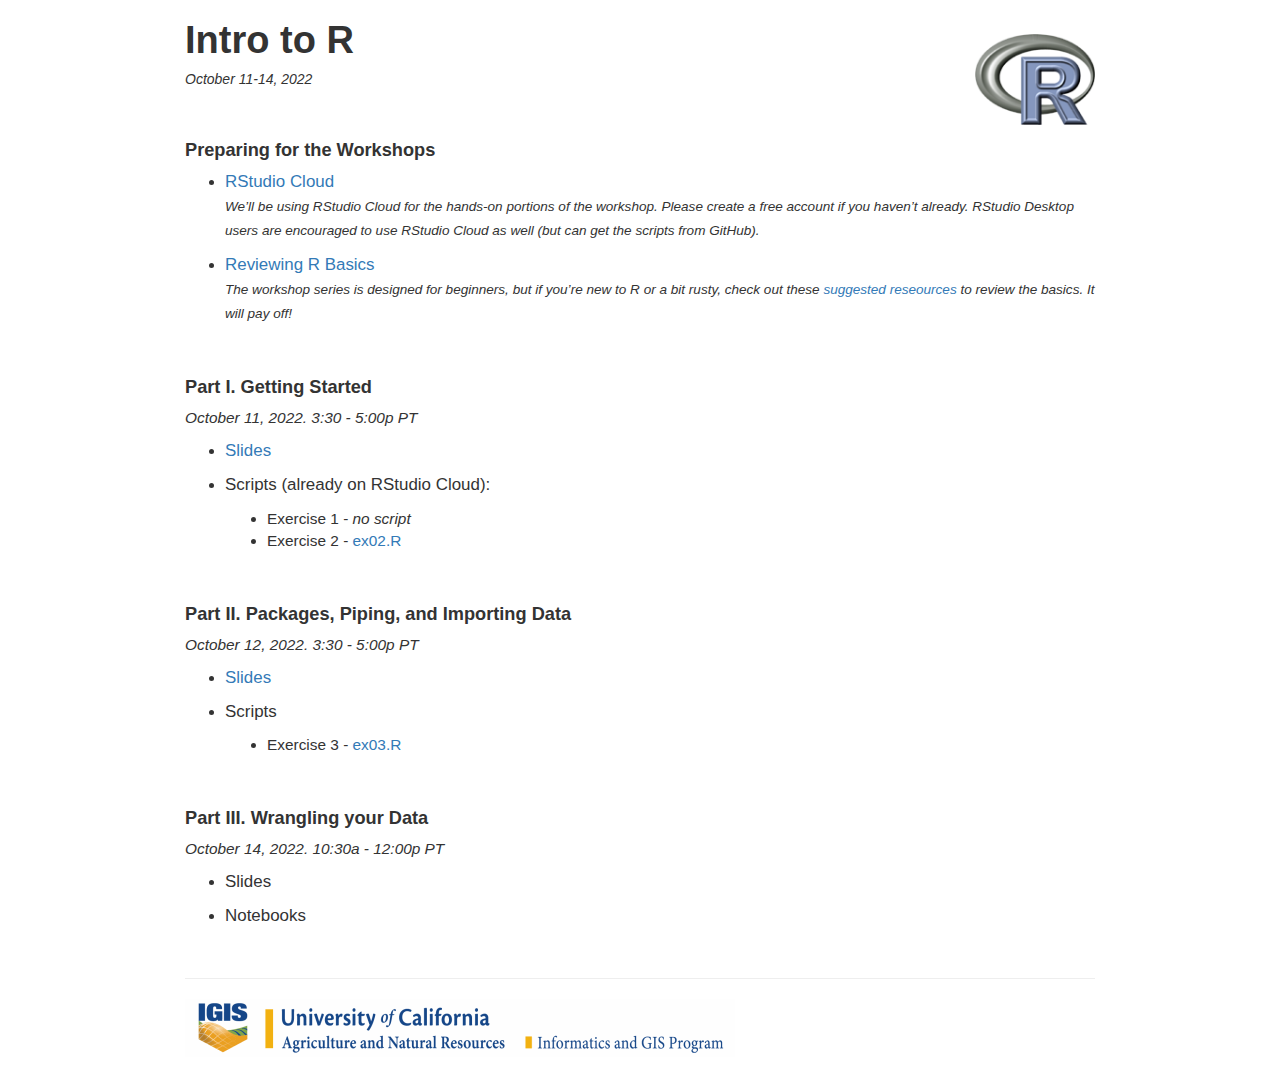
==== index.html @ 81c9088d "Exercise 4" ====
<!DOCTYPE html>

<html>

<head>

<meta charset="utf-8" />
<meta name="generator" content="pandoc" />
<meta http-equiv="X-UA-Compatible" content="IE=EDGE" />




<title>Intro to R</title>

<script>// Pandoc 2.9 adds attributes on both header and div. We remove the former (to
// be compatible with the behavior of Pandoc < 2.8).
document.addEventListener('DOMContentLoaded', function(e) {
  var hs = document.querySelectorAll("div.section[class*='level'] > :first-child");
  var i, h, a;
  for (i = 0; i < hs.length; i++) {
    h = hs[i];
    if (!/^h[1-6]$/i.test(h.tagName)) continue;  // it should be a header h1-h6
    a = h.attributes;
    while (a.length > 0) h.removeAttribute(a[0].name);
  }
});
</script>
<script>/*! jQuery v3.6.0 | (c) OpenJS Foundation and other contributors | jquery.org/license */
!function(e,t){"use strict";"object"==typeof module&&"object"==typeof module.exports?module.exports=e.document?t(e,!0):function(e){if(!e.document)throw new Error("jQuery requires a window with a document");return t(e)}:t(e)}("undefined"!=typeof window?window:this,function(C,e){"use strict";var t=[],r=Object.getPrototypeOf,s=t.slice,g=t.flat?function(e){return t.flat.call(e)}:function(e){return t.concat.apply([],e)},u=t.push,i=t.indexOf,n={},o=n.toString,v=n.hasOwnProperty,a=v.toString,l=a.call(Object),y={},m=function(e){return"function"==typeof e&&"number"!=typeof e.nodeType&&"function"!=typeof e.item},x=function(e){return null!=e&&e===e.window},E=C.document,c={type:!0,src:!0,nonce:!0,noModule:!0};function b(e,t,n){var r,i,o=(n=n||E).createElement("script");if(o.text=e,t)for(r in c)(i=t[r]||t.getAttribute&&t.getAttribute(r))&&o.setAttribute(r,i);n.head.appendChild(o).parentNode.removeChild(o)}function w(e){return null==e?e+"":"object"==typeof e||"function"==typeof e?n[o.call(e)]||"object":typeof e}var f="3.6.0",S=function(e,t){return new S.fn.init(e,t)};function p(e){var t=!!e&&"length"in e&&e.length,n=w(e);return!m(e)&&!x(e)&&("array"===n||0===t||"number"==typeof t&&0<t&&t-1 in e)}S.fn=S.prototype={jquery:f,constructor:S,length:0,toArray:function(){return s.call(this)},get:function(e){return null==e?s.call(this):e<0?this[e+this.length]:this[e]},pushStack:function(e){var t=S.merge(this.constructor(),e);return t.prevObject=this,t},each:function(e){return S.each(this,e)},map:function(n){return this.pushStack(S.map(this,function(e,t){return n.call(e,t,e)}))},slice:function(){return this.pushStack(s.apply(this,arguments))},first:function(){return this.eq(0)},last:function(){return this.eq(-1)},even:function(){return this.pushStack(S.grep(this,function(e,t){return(t+1)%2}))},odd:function(){return this.pushStack(S.grep(this,function(e,t){return t%2}))},eq:function(e){var t=this.length,n=+e+(e<0?t:0);return this.pushStack(0<=n&&n<t?[this[n]]:[])},end:function(){return this.prevObject||this.constructor()},push:u,sort:t.sort,splice:t.splice},S.extend=S.fn.extend=function(){var e,t,n,r,i,o,a=arguments[0]||{},s=1,u=arguments.length,l=!1;for("boolean"==typeof a&&(l=a,a=arguments[s]||{},s++),"object"==typeof a||m(a)||(a={}),s===u&&(a=this,s--);s<u;s++)if(null!=(e=arguments[s]))for(t in e)r=e[t],"__proto__"!==t&&a!==r&&(l&&r&&(S.isPlainObject(r)||(i=Array.isArray(r)))?(n=a[t],o=i&&!Array.isArray(n)?[]:i||S.isPlainObject(n)?n:{},i=!1,a[t]=S.extend(l,o,r)):void 0!==r&&(a[t]=r));return a},S.extend({expando:"jQuery"+(f+Math.random()).replace(/\D/g,""),isReady:!0,error:function(e){throw new Error(e)},noop:function(){},isPlainObject:function(e){var t,n;return!(!e||"[object Object]"!==o.call(e))&&(!(t=r(e))||"function"==typeof(n=v.call(t,"constructor")&&t.constructor)&&a.call(n)===l)},isEmptyObject:function(e){var t;for(t in e)return!1;return!0},globalEval:function(e,t,n){b(e,{nonce:t&&t.nonce},n)},each:function(e,t){var n,r=0;if(p(e)){for(n=e.length;r<n;r++)if(!1===t.call(e[r],r,e[r]))break}else for(r in e)if(!1===t.call(e[r],r,e[r]))break;return e},makeArray:function(e,t){var n=t||[];return null!=e&&(p(Object(e))?S.merge(n,"string"==typeof e?[e]:e):u.call(n,e)),n},inArray:function(e,t,n){return null==t?-1:i.call(t,e,n)},merge:function(e,t){for(var n=+t.length,r=0,i=e.length;r<n;r++)e[i++]=t[r];return e.length=i,e},grep:function(e,t,n){for(var r=[],i=0,o=e.length,a=!n;i<o;i++)!t(e[i],i)!==a&&r.push(e[i]);return r},map:function(e,t,n){var r,i,o=0,a=[];if(p(e))for(r=e.length;o<r;o++)null!=(i=t(e[o],o,n))&&a.push(i);else for(o in e)null!=(i=t(e[o],o,n))&&a.push(i);return g(a)},guid:1,support:y}),"function"==typeof Symbol&&(S.fn[Symbol.iterator]=t[Symbol.iterator]),S.each("Boolean Number String Function Array Date RegExp Object Error Symbol".split(" "),function(e,t){n["[object "+t+"]"]=t.toLowerCase()});var d=function(n){var e,d,b,o,i,h,f,g,w,u,l,T,C,a,E,v,s,c,y,S="sizzle"+1*new Date,p=n.document,k=0,r=0,m=ue(),x=ue(),A=ue(),N=ue(),j=function(e,t){return e===t&&(l=!0),0},D={}.hasOwnProperty,t=[],q=t.pop,L=t.push,H=t.push,O=t.slice,P=function(e,t){for(var n=0,r=e.length;n<r;n++)if(e[n]===t)return n;return-1},R="checked|selected|async|autofocus|autoplay|controls|defer|disabled|hidden|ismap|loop|multiple|open|readonly|required|scoped",M="[\\x20\\t\\r\\n\\f]",I="(?:\\\\[\\da-fA-F]{1,6}"+M+"?|\\\\[^\\r\\n\\f]|[\\w-]|[^\0-\\x7f])+",W="\\["+M+"*("+I+")(?:"+M+"*([*^$|!~]?=)"+M+"*(?:'((?:\\\\.|[^\\\\'])*)'|\"((?:\\\\.|[^\\\\\"])*)\"|("+I+"))|)"+M+"*\\]",F=":("+I+")(?:\\((('((?:\\\\.|[^\\\\'])*)'|\"((?:\\\\.|[^\\\\\"])*)\")|((?:\\\\.|[^\\\\()[\\]]|"+W+")*)|.*)\\)|)",B=new RegExp(M+"+","g"),$=new RegExp("^"+M+"+|((?:^|[^\\\\])(?:\\\\.)*)"+M+"+$","g"),_=new RegExp("^"+M+"*,"+M+"*"),z=new RegExp("^"+M+"*([>+~]|"+M+")"+M+"*"),U=new RegExp(M+"|>"),X=new RegExp(F),V=new RegExp("^"+I+"$"),G={ID:new RegExp("^#("+I+")"),CLASS:new RegExp("^\\.("+I+")"),TAG:new RegExp("^("+I+"|[*])"),ATTR:new RegExp("^"+W),PSEUDO:new RegExp("^"+F),CHILD:new RegExp("^:(only|first|last|nth|nth-last)-(child|of-type)(?:\\("+M+"*(even|odd|(([+-]|)(\\d*)n|)"+M+"*(?:([+-]|)"+M+"*(\\d+)|))"+M+"*\\)|)","i"),bool:new RegExp("^(?:"+R+")$","i"),needsContext:new RegExp("^"+M+"*[>+~]|:(even|odd|eq|gt|lt|nth|first|last)(?:\\("+M+"*((?:-\\d)?\\d*)"+M+"*\\)|)(?=[^-]|$)","i")},Y=/HTML$/i,Q=/^(?:input|select|textarea|button)$/i,J=/^h\d$/i,K=/^[^{]+\{\s*\[native \w/,Z=/^(?:#([\w-]+)|(\w+)|\.([\w-]+))$/,ee=/[+~]/,te=new RegExp("\\\\[\\da-fA-F]{1,6}"+M+"?|\\\\([^\\r\\n\\f])","g"),ne=function(e,t){var n="0x"+e.slice(1)-65536;return t||(n<0?String.fromCharCode(n+65536):String.fromCharCode(n>>10|55296,1023&n|56320))},re=/([\0-\x1f\x7f]|^-?\d)|^-$|[^\0-\x1f\x7f-\uFFFF\w-]/g,ie=function(e,t){return t?"\0"===e?"\ufffd":e.slice(0,-1)+"\\"+e.charCodeAt(e.length-1).toString(16)+" ":"\\"+e},oe=function(){T()},ae=be(function(e){return!0===e.disabled&&"fieldset"===e.nodeName.toLowerCase()},{dir:"parentNode",next:"legend"});try{H.apply(t=O.call(p.childNodes),p.childNodes),t[p.childNodes.length].nodeType}catch(e){H={apply:t.length?function(e,t){L.apply(e,O.call(t))}:function(e,t){var n=e.length,r=0;while(e[n++]=t[r++]);e.length=n-1}}}function se(t,e,n,r){var i,o,a,s,u,l,c,f=e&&e.ownerDocument,p=e?e.nodeType:9;if(n=n||[],"string"!=typeof t||!t||1!==p&&9!==p&&11!==p)return n;if(!r&&(T(e),e=e||C,E)){if(11!==p&&(u=Z.exec(t)))if(i=u[1]){if(9===p){if(!(a=e.getElementById(i)))return n;if(a.id===i)return n.push(a),n}else if(f&&(a=f.getElementById(i))&&y(e,a)&&a.id===i)return n.push(a),n}else{if(u[2])return H.apply(n,e.getElementsByTagName(t)),n;if((i=u[3])&&d.getElementsByClassName&&e.getElementsByClassName)return H.apply(n,e.getElementsByClassName(i)),n}if(d.qsa&&!N[t+" "]&&(!v||!v.test(t))&&(1!==p||"object"!==e.nodeName.toLowerCase())){if(c=t,f=e,1===p&&(U.test(t)||z.test(t))){(f=ee.test(t)&&ye(e.parentNode)||e)===e&&d.scope||((s=e.getAttribute("id"))?s=s.replace(re,ie):e.setAttribute("id",s=S)),o=(l=h(t)).length;while(o--)l[o]=(s?"#"+s:":scope")+" "+xe(l[o]);c=l.join(",")}try{return H.apply(n,f.querySelectorAll(c)),n}catch(e){N(t,!0)}finally{s===S&&e.removeAttribute("id")}}}return g(t.replace($,"$1"),e,n,r)}function ue(){var r=[];return function e(t,n){return r.push(t+" ")>b.cacheLength&&delete e[r.shift()],e[t+" "]=n}}function le(e){return e[S]=!0,e}function ce(e){var t=C.createElement("fieldset");try{return!!e(t)}catch(e){return!1}finally{t.parentNode&&t.parentNode.removeChild(t),t=null}}function fe(e,t){var n=e.split("|"),r=n.length;while(r--)b.attrHandle[n[r]]=t}function pe(e,t){var n=t&&e,r=n&&1===e.nodeType&&1===t.nodeType&&e.sourceIndex-t.sourceIndex;if(r)return r;if(n)while(n=n.nextSibling)if(n===t)return-1;return e?1:-1}function de(t){return function(e){return"input"===e.nodeName.toLowerCase()&&e.type===t}}function he(n){return function(e){var t=e.nodeName.toLowerCase();return("input"===t||"button"===t)&&e.type===n}}function ge(t){return function(e){return"form"in e?e.parentNode&&!1===e.disabled?"label"in e?"label"in e.parentNode?e.parentNode.disabled===t:e.disabled===t:e.isDisabled===t||e.isDisabled!==!t&&ae(e)===t:e.disabled===t:"label"in e&&e.disabled===t}}function ve(a){return le(function(o){return o=+o,le(function(e,t){var n,r=a([],e.length,o),i=r.length;while(i--)e[n=r[i]]&&(e[n]=!(t[n]=e[n]))})})}function ye(e){return e&&"undefined"!=typeof e.getElementsByTagName&&e}for(e in d=se.support={},i=se.isXML=function(e){var t=e&&e.namespaceURI,n=e&&(e.ownerDocument||e).documentElement;return!Y.test(t||n&&n.nodeName||"HTML")},T=se.setDocument=function(e){var t,n,r=e?e.ownerDocument||e:p;return r!=C&&9===r.nodeType&&r.documentElement&&(a=(C=r).documentElement,E=!i(C),p!=C&&(n=C.defaultView)&&n.top!==n&&(n.addEventListener?n.addEventListener("unload",oe,!1):n.attachEvent&&n.attachEvent("onunload",oe)),d.scope=ce(function(e){return a.appendChild(e).appendChild(C.createElement("div")),"undefined"!=typeof e.querySelectorAll&&!e.querySelectorAll(":scope fieldset div").length}),d.attributes=ce(function(e){return e.className="i",!e.getAttribute("className")}),d.getElementsByTagName=ce(function(e){return e.appendChild(C.createComment("")),!e.getElementsByTagName("*").length}),d.getElementsByClassName=K.test(C.getElementsByClassName),d.getById=ce(function(e){return a.appendChild(e).id=S,!C.getElementsByName||!C.getElementsByName(S).length}),d.getById?(b.filter.ID=function(e){var t=e.replace(te,ne);return function(e){return e.getAttribute("id")===t}},b.find.ID=function(e,t){if("undefined"!=typeof t.getElementById&&E){var n=t.getElementById(e);return n?[n]:[]}}):(b.filter.ID=function(e){var n=e.replace(te,ne);return function(e){var t="undefined"!=typeof e.getAttributeNode&&e.getAttributeNode("id");return t&&t.value===n}},b.find.ID=function(e,t){if("undefined"!=typeof t.getElementById&&E){var n,r,i,o=t.getElementById(e);if(o){if((n=o.getAttributeNode("id"))&&n.value===e)return[o];i=t.getElementsByName(e),r=0;while(o=i[r++])if((n=o.getAttributeNode("id"))&&n.value===e)return[o]}return[]}}),b.find.TAG=d.getElementsByTagName?function(e,t){return"undefined"!=typeof t.getElementsByTagName?t.getElementsByTagName(e):d.qsa?t.querySelectorAll(e):void 0}:function(e,t){var n,r=[],i=0,o=t.getElementsByTagName(e);if("*"===e){while(n=o[i++])1===n.nodeType&&r.push(n);return r}return o},b.find.CLASS=d.getElementsByClassName&&function(e,t){if("undefined"!=typeof t.getElementsByClassName&&E)return t.getElementsByClassName(e)},s=[],v=[],(d.qsa=K.test(C.querySelectorAll))&&(ce(function(e){var t;a.appendChild(e).innerHTML="<a id='"+S+"'></a><select id='"+S+"-\r\\' msallowcapture=''><option selected=''></option></select>",e.querySelectorAll("[msallowcapture^='']").length&&v.push("[*^$]="+M+"*(?:''|\"\")"),e.querySelectorAll("[selected]").length||v.push("\\["+M+"*(?:value|"+R+")"),e.querySelectorAll("[id~="+S+"-]").length||v.push("~="),(t=C.createElement("input")).setAttribute("name",""),e.appendChild(t),e.querySelectorAll("[name='']").length||v.push("\\["+M+"*name"+M+"*="+M+"*(?:''|\"\")"),e.querySelectorAll(":checked").length||v.push(":checked"),e.querySelectorAll("a#"+S+"+*").length||v.push(".#.+[+~]"),e.querySelectorAll("\\\f"),v.push("[\\r\\n\\f]")}),ce(function(e){e.innerHTML="<a href='' disabled='disabled'></a><select disabled='disabled'><option/></select>";var t=C.createElement("input");t.setAttribute("type","hidden"),e.appendChild(t).setAttribute("name","D"),e.querySelectorAll("[name=d]").length&&v.push("name"+M+"*[*^$|!~]?="),2!==e.querySelectorAll(":enabled").length&&v.push(":enabled",":disabled"),a.appendChild(e).disabled=!0,2!==e.querySelectorAll(":disabled").length&&v.push(":enabled",":disabled"),e.querySelectorAll("*,:x"),v.push(",.*:")})),(d.matchesSelector=K.test(c=a.matches||a.webkitMatchesSelector||a.mozMatchesSelector||a.oMatchesSelector||a.msMatchesSelector))&&ce(function(e){d.disconnectedMatch=c.call(e,"*"),c.call(e,"[s!='']:x"),s.push("!=",F)}),v=v.length&&new RegExp(v.join("|")),s=s.length&&new RegExp(s.join("|")),t=K.test(a.compareDocumentPosition),y=t||K.test(a.contains)?function(e,t){var n=9===e.nodeType?e.documentElement:e,r=t&&t.parentNode;return e===r||!(!r||1!==r.nodeType||!(n.contains?n.contains(r):e.compareDocumentPosition&&16&e.compareDocumentPosition(r)))}:function(e,t){if(t)while(t=t.parentNode)if(t===e)return!0;return!1},j=t?function(e,t){if(e===t)return l=!0,0;var n=!e.compareDocumentPosition-!t.compareDocumentPosition;return n||(1&(n=(e.ownerDocument||e)==(t.ownerDocument||t)?e.compareDocumentPosition(t):1)||!d.sortDetached&&t.compareDocumentPosition(e)===n?e==C||e.ownerDocument==p&&y(p,e)?-1:t==C||t.ownerDocument==p&&y(p,t)?1:u?P(u,e)-P(u,t):0:4&n?-1:1)}:function(e,t){if(e===t)return l=!0,0;var n,r=0,i=e.parentNode,o=t.parentNode,a=[e],s=[t];if(!i||!o)return e==C?-1:t==C?1:i?-1:o?1:u?P(u,e)-P(u,t):0;if(i===o)return pe(e,t);n=e;while(n=n.parentNode)a.unshift(n);n=t;while(n=n.parentNode)s.unshift(n);while(a[r]===s[r])r++;return r?pe(a[r],s[r]):a[r]==p?-1:s[r]==p?1:0}),C},se.matches=function(e,t){return se(e,null,null,t)},se.matchesSelector=function(e,t){if(T(e),d.matchesSelector&&E&&!N[t+" "]&&(!s||!s.test(t))&&(!v||!v.test(t)))try{var n=c.call(e,t);if(n||d.disconnectedMatch||e.document&&11!==e.document.nodeType)return n}catch(e){N(t,!0)}return 0<se(t,C,null,[e]).length},se.contains=function(e,t){return(e.ownerDocument||e)!=C&&T(e),y(e,t)},se.attr=function(e,t){(e.ownerDocument||e)!=C&&T(e);var n=b.attrHandle[t.toLowerCase()],r=n&&D.call(b.attrHandle,t.toLowerCase())?n(e,t,!E):void 0;return void 0!==r?r:d.attributes||!E?e.getAttribute(t):(r=e.getAttributeNode(t))&&r.specified?r.value:null},se.escape=function(e){return(e+"").replace(re,ie)},se.error=function(e){throw new Error("Syntax error, unrecognized expression: "+e)},se.uniqueSort=function(e){var t,n=[],r=0,i=0;if(l=!d.detectDuplicates,u=!d.sortStable&&e.slice(0),e.sort(j),l){while(t=e[i++])t===e[i]&&(r=n.push(i));while(r--)e.splice(n[r],1)}return u=null,e},o=se.getText=function(e){var t,n="",r=0,i=e.nodeType;if(i){if(1===i||9===i||11===i){if("string"==typeof e.textContent)return e.textContent;for(e=e.firstChild;e;e=e.nextSibling)n+=o(e)}else if(3===i||4===i)return e.nodeValue}else while(t=e[r++])n+=o(t);return n},(b=se.selectors={cacheLength:50,createPseudo:le,match:G,attrHandle:{},find:{},relative:{">":{dir:"parentNode",first:!0}," ":{dir:"parentNode"},"+":{dir:"previousSibling",first:!0},"~":{dir:"previousSibling"}},preFilter:{ATTR:function(e){return e[1]=e[1].replace(te,ne),e[3]=(e[3]||e[4]||e[5]||"").replace(te,ne),"~="===e[2]&&(e[3]=" "+e[3]+" "),e.slice(0,4)},CHILD:function(e){return e[1]=e[1].toLowerCase(),"nth"===e[1].slice(0,3)?(e[3]||se.error(e[0]),e[4]=+(e[4]?e[5]+(e[6]||1):2*("even"===e[3]||"odd"===e[3])),e[5]=+(e[7]+e[8]||"odd"===e[3])):e[3]&&se.error(e[0]),e},PSEUDO:function(e){var t,n=!e[6]&&e[2];return G.CHILD.test(e[0])?null:(e[3]?e[2]=e[4]||e[5]||"":n&&X.test(n)&&(t=h(n,!0))&&(t=n.indexOf(")",n.length-t)-n.length)&&(e[0]=e[0].slice(0,t),e[2]=n.slice(0,t)),e.slice(0,3))}},filter:{TAG:function(e){var t=e.replace(te,ne).toLowerCase();return"*"===e?function(){return!0}:function(e){return e.nodeName&&e.nodeName.toLowerCase()===t}},CLASS:function(e){var t=m[e+" "];return t||(t=new RegExp("(^|"+M+")"+e+"("+M+"|$)"))&&m(e,function(e){return t.test("string"==typeof e.className&&e.className||"undefined"!=typeof e.getAttribute&&e.getAttribute("class")||"")})},ATTR:function(n,r,i){return function(e){var t=se.attr(e,n);return null==t?"!="===r:!r||(t+="","="===r?t===i:"!="===r?t!==i:"^="===r?i&&0===t.indexOf(i):"*="===r?i&&-1<t.indexOf(i):"$="===r?i&&t.slice(-i.length)===i:"~="===r?-1<(" "+t.replace(B," ")+" ").indexOf(i):"|="===r&&(t===i||t.slice(0,i.length+1)===i+"-"))}},CHILD:function(h,e,t,g,v){var y="nth"!==h.slice(0,3),m="last"!==h.slice(-4),x="of-type"===e;return 1===g&&0===v?function(e){return!!e.parentNode}:function(e,t,n){var r,i,o,a,s,u,l=y!==m?"nextSibling":"previousSibling",c=e.parentNode,f=x&&e.nodeName.toLowerCase(),p=!n&&!x,d=!1;if(c){if(y){while(l){a=e;while(a=a[l])if(x?a.nodeName.toLowerCase()===f:1===a.nodeType)return!1;u=l="only"===h&&!u&&"nextSibling"}return!0}if(u=[m?c.firstChild:c.lastChild],m&&p){d=(s=(r=(i=(o=(a=c)[S]||(a[S]={}))[a.uniqueID]||(o[a.uniqueID]={}))[h]||[])[0]===k&&r[1])&&r[2],a=s&&c.childNodes[s];while(a=++s&&a&&a[l]||(d=s=0)||u.pop())if(1===a.nodeType&&++d&&a===e){i[h]=[k,s,d];break}}else if(p&&(d=s=(r=(i=(o=(a=e)[S]||(a[S]={}))[a.uniqueID]||(o[a.uniqueID]={}))[h]||[])[0]===k&&r[1]),!1===d)while(a=++s&&a&&a[l]||(d=s=0)||u.pop())if((x?a.nodeName.toLowerCase()===f:1===a.nodeType)&&++d&&(p&&((i=(o=a[S]||(a[S]={}))[a.uniqueID]||(o[a.uniqueID]={}))[h]=[k,d]),a===e))break;return(d-=v)===g||d%g==0&&0<=d/g}}},PSEUDO:function(e,o){var t,a=b.pseudos[e]||b.setFilters[e.toLowerCase()]||se.error("unsupported pseudo: "+e);return a[S]?a(o):1<a.length?(t=[e,e,"",o],b.setFilters.hasOwnProperty(e.toLowerCase())?le(function(e,t){var n,r=a(e,o),i=r.length;while(i--)e[n=P(e,r[i])]=!(t[n]=r[i])}):function(e){return a(e,0,t)}):a}},pseudos:{not:le(function(e){var r=[],i=[],s=f(e.replace($,"$1"));return s[S]?le(function(e,t,n,r){var i,o=s(e,null,r,[]),a=e.length;while(a--)(i=o[a])&&(e[a]=!(t[a]=i))}):function(e,t,n){return r[0]=e,s(r,null,n,i),r[0]=null,!i.pop()}}),has:le(function(t){return function(e){return 0<se(t,e).length}}),contains:le(function(t){return t=t.replace(te,ne),function(e){return-1<(e.textContent||o(e)).indexOf(t)}}),lang:le(function(n){return V.test(n||"")||se.error("unsupported lang: "+n),n=n.replace(te,ne).toLowerCase(),function(e){var t;do{if(t=E?e.lang:e.getAttribute("xml:lang")||e.getAttribute("lang"))return(t=t.toLowerCase())===n||0===t.indexOf(n+"-")}while((e=e.parentNode)&&1===e.nodeType);return!1}}),target:function(e){var t=n.location&&n.location.hash;return t&&t.slice(1)===e.id},root:function(e){return e===a},focus:function(e){return e===C.activeElement&&(!C.hasFocus||C.hasFocus())&&!!(e.type||e.href||~e.tabIndex)},enabled:ge(!1),disabled:ge(!0),checked:function(e){var t=e.nodeName.toLowerCase();return"input"===t&&!!e.checked||"option"===t&&!!e.selected},selected:function(e){return e.parentNode&&e.parentNode.selectedIndex,!0===e.selected},empty:function(e){for(e=e.firstChild;e;e=e.nextSibling)if(e.nodeType<6)return!1;return!0},parent:function(e){return!b.pseudos.empty(e)},header:function(e){return J.test(e.nodeName)},input:function(e){return Q.test(e.nodeName)},button:function(e){var t=e.nodeName.toLowerCase();return"input"===t&&"button"===e.type||"button"===t},text:function(e){var t;return"input"===e.nodeName.toLowerCase()&&"text"===e.type&&(null==(t=e.getAttribute("type"))||"text"===t.toLowerCase())},first:ve(function(){return[0]}),last:ve(function(e,t){return[t-1]}),eq:ve(function(e,t,n){return[n<0?n+t:n]}),even:ve(function(e,t){for(var n=0;n<t;n+=2)e.push(n);return e}),odd:ve(function(e,t){for(var n=1;n<t;n+=2)e.push(n);return e}),lt:ve(function(e,t,n){for(var r=n<0?n+t:t<n?t:n;0<=--r;)e.push(r);return e}),gt:ve(function(e,t,n){for(var r=n<0?n+t:n;++r<t;)e.push(r);return e})}}).pseudos.nth=b.pseudos.eq,{radio:!0,checkbox:!0,file:!0,password:!0,image:!0})b.pseudos[e]=de(e);for(e in{submit:!0,reset:!0})b.pseudos[e]=he(e);function me(){}function xe(e){for(var t=0,n=e.length,r="";t<n;t++)r+=e[t].value;return r}function be(s,e,t){var u=e.dir,l=e.next,c=l||u,f=t&&"parentNode"===c,p=r++;return e.first?function(e,t,n){while(e=e[u])if(1===e.nodeType||f)return s(e,t,n);return!1}:function(e,t,n){var r,i,o,a=[k,p];if(n){while(e=e[u])if((1===e.nodeType||f)&&s(e,t,n))return!0}else while(e=e[u])if(1===e.nodeType||f)if(i=(o=e[S]||(e[S]={}))[e.uniqueID]||(o[e.uniqueID]={}),l&&l===e.nodeName.toLowerCase())e=e[u]||e;else{if((r=i[c])&&r[0]===k&&r[1]===p)return a[2]=r[2];if((i[c]=a)[2]=s(e,t,n))return!0}return!1}}function we(i){return 1<i.length?function(e,t,n){var r=i.length;while(r--)if(!i[r](e,t,n))return!1;return!0}:i[0]}function Te(e,t,n,r,i){for(var o,a=[],s=0,u=e.length,l=null!=t;s<u;s++)(o=e[s])&&(n&&!n(o,r,i)||(a.push(o),l&&t.push(s)));return a}function Ce(d,h,g,v,y,e){return v&&!v[S]&&(v=Ce(v)),y&&!y[S]&&(y=Ce(y,e)),le(function(e,t,n,r){var i,o,a,s=[],u=[],l=t.length,c=e||function(e,t,n){for(var r=0,i=t.length;r<i;r++)se(e,t[r],n);return n}(h||"*",n.nodeType?[n]:n,[]),f=!d||!e&&h?c:Te(c,s,d,n,r),p=g?y||(e?d:l||v)?[]:t:f;if(g&&g(f,p,n,r),v){i=Te(p,u),v(i,[],n,r),o=i.length;while(o--)(a=i[o])&&(p[u[o]]=!(f[u[o]]=a))}if(e){if(y||d){if(y){i=[],o=p.length;while(o--)(a=p[o])&&i.push(f[o]=a);y(null,p=[],i,r)}o=p.length;while(o--)(a=p[o])&&-1<(i=y?P(e,a):s[o])&&(e[i]=!(t[i]=a))}}else p=Te(p===t?p.splice(l,p.length):p),y?y(null,t,p,r):H.apply(t,p)})}function Ee(e){for(var i,t,n,r=e.length,o=b.relative[e[0].type],a=o||b.relative[" "],s=o?1:0,u=be(function(e){return e===i},a,!0),l=be(function(e){return-1<P(i,e)},a,!0),c=[function(e,t,n){var r=!o&&(n||t!==w)||((i=t).nodeType?u(e,t,n):l(e,t,n));return i=null,r}];s<r;s++)if(t=b.relative[e[s].type])c=[be(we(c),t)];else{if((t=b.filter[e[s].type].apply(null,e[s].matches))[S]){for(n=++s;n<r;n++)if(b.relative[e[n].type])break;return Ce(1<s&&we(c),1<s&&xe(e.slice(0,s-1).concat({value:" "===e[s-2].type?"*":""})).replace($,"$1"),t,s<n&&Ee(e.slice(s,n)),n<r&&Ee(e=e.slice(n)),n<r&&xe(e))}c.push(t)}return we(c)}return me.prototype=b.filters=b.pseudos,b.setFilters=new me,h=se.tokenize=function(e,t){var n,r,i,o,a,s,u,l=x[e+" "];if(l)return t?0:l.slice(0);a=e,s=[],u=b.preFilter;while(a){for(o in n&&!(r=_.exec(a))||(r&&(a=a.slice(r[0].length)||a),s.push(i=[])),n=!1,(r=z.exec(a))&&(n=r.shift(),i.push({value:n,type:r[0].replace($," ")}),a=a.slice(n.length)),b.filter)!(r=G[o].exec(a))||u[o]&&!(r=u[o](r))||(n=r.shift(),i.push({value:n,type:o,matches:r}),a=a.slice(n.length));if(!n)break}return t?a.length:a?se.error(e):x(e,s).slice(0)},f=se.compile=function(e,t){var n,v,y,m,x,r,i=[],o=[],a=A[e+" "];if(!a){t||(t=h(e)),n=t.length;while(n--)(a=Ee(t[n]))[S]?i.push(a):o.push(a);(a=A(e,(v=o,m=0<(y=i).length,x=0<v.length,r=function(e,t,n,r,i){var o,a,s,u=0,l="0",c=e&&[],f=[],p=w,d=e||x&&b.find.TAG("*",i),h=k+=null==p?1:Math.random()||.1,g=d.length;for(i&&(w=t==C||t||i);l!==g&&null!=(o=d[l]);l++){if(x&&o){a=0,t||o.ownerDocument==C||(T(o),n=!E);while(s=v[a++])if(s(o,t||C,n)){r.push(o);break}i&&(k=h)}m&&((o=!s&&o)&&u--,e&&c.push(o))}if(u+=l,m&&l!==u){a=0;while(s=y[a++])s(c,f,t,n);if(e){if(0<u)while(l--)c[l]||f[l]||(f[l]=q.call(r));f=Te(f)}H.apply(r,f),i&&!e&&0<f.length&&1<u+y.length&&se.uniqueSort(r)}return i&&(k=h,w=p),c},m?le(r):r))).selector=e}return a},g=se.select=function(e,t,n,r){var i,o,a,s,u,l="function"==typeof e&&e,c=!r&&h(e=l.selector||e);if(n=n||[],1===c.length){if(2<(o=c[0]=c[0].slice(0)).length&&"ID"===(a=o[0]).type&&9===t.nodeType&&E&&b.relative[o[1].type]){if(!(t=(b.find.ID(a.matches[0].replace(te,ne),t)||[])[0]))return n;l&&(t=t.parentNode),e=e.slice(o.shift().value.length)}i=G.needsContext.test(e)?0:o.length;while(i--){if(a=o[i],b.relative[s=a.type])break;if((u=b.find[s])&&(r=u(a.matches[0].replace(te,ne),ee.test(o[0].type)&&ye(t.parentNode)||t))){if(o.splice(i,1),!(e=r.length&&xe(o)))return H.apply(n,r),n;break}}}return(l||f(e,c))(r,t,!E,n,!t||ee.test(e)&&ye(t.parentNode)||t),n},d.sortStable=S.split("").sort(j).join("")===S,d.detectDuplicates=!!l,T(),d.sortDetached=ce(function(e){return 1&e.compareDocumentPosition(C.createElement("fieldset"))}),ce(function(e){return e.innerHTML="<a href='#'></a>","#"===e.firstChild.getAttribute("href")})||fe("type|href|height|width",function(e,t,n){if(!n)return e.getAttribute(t,"type"===t.toLowerCase()?1:2)}),d.attributes&&ce(function(e){return e.innerHTML="<input/>",e.firstChild.setAttribute("value",""),""===e.firstChild.getAttribute("value")})||fe("value",function(e,t,n){if(!n&&"input"===e.nodeName.toLowerCase())return e.defaultValue}),ce(function(e){return null==e.getAttribute("disabled")})||fe(R,function(e,t,n){var r;if(!n)return!0===e[t]?t.toLowerCase():(r=e.getAttributeNode(t))&&r.specified?r.value:null}),se}(C);S.find=d,S.expr=d.selectors,S.expr[":"]=S.expr.pseudos,S.uniqueSort=S.unique=d.uniqueSort,S.text=d.getText,S.isXMLDoc=d.isXML,S.contains=d.contains,S.escapeSelector=d.escape;var h=function(e,t,n){var r=[],i=void 0!==n;while((e=e[t])&&9!==e.nodeType)if(1===e.nodeType){if(i&&S(e).is(n))break;r.push(e)}return r},T=function(e,t){for(var n=[];e;e=e.nextSibling)1===e.nodeType&&e!==t&&n.push(e);return n},k=S.expr.match.needsContext;function A(e,t){return e.nodeName&&e.nodeName.toLowerCase()===t.toLowerCase()}var N=/^<([a-z][^\/\0>:\x20\t\r\n\f]*)[\x20\t\r\n\f]*\/?>(?:<\/\1>|)$/i;function j(e,n,r){return m(n)?S.grep(e,function(e,t){return!!n.call(e,t,e)!==r}):n.nodeType?S.grep(e,function(e){return e===n!==r}):"string"!=typeof n?S.grep(e,function(e){return-1<i.call(n,e)!==r}):S.filter(n,e,r)}S.filter=function(e,t,n){var r=t[0];return n&&(e=":not("+e+")"),1===t.length&&1===r.nodeType?S.find.matchesSelector(r,e)?[r]:[]:S.find.matches(e,S.grep(t,function(e){return 1===e.nodeType}))},S.fn.extend({find:function(e){var t,n,r=this.length,i=this;if("string"!=typeof e)return this.pushStack(S(e).filter(function(){for(t=0;t<r;t++)if(S.contains(i[t],this))return!0}));for(n=this.pushStack([]),t=0;t<r;t++)S.find(e,i[t],n);return 1<r?S.uniqueSort(n):n},filter:function(e){return this.pushStack(j(this,e||[],!1))},not:function(e){return this.pushStack(j(this,e||[],!0))},is:function(e){return!!j(this,"string"==typeof e&&k.test(e)?S(e):e||[],!1).length}});var D,q=/^(?:\s*(<[\w\W]+>)[^>]*|#([\w-]+))$/;(S.fn.init=function(e,t,n){var r,i;if(!e)return this;if(n=n||D,"string"==typeof e){if(!(r="<"===e[0]&&">"===e[e.length-1]&&3<=e.length?[null,e,null]:q.exec(e))||!r[1]&&t)return!t||t.jquery?(t||n).find(e):this.constructor(t).find(e);if(r[1]){if(t=t instanceof S?t[0]:t,S.merge(this,S.parseHTML(r[1],t&&t.nodeType?t.ownerDocument||t:E,!0)),N.test(r[1])&&S.isPlainObject(t))for(r in t)m(this[r])?this[r](t[r]):this.attr(r,t[r]);return this}return(i=E.getElementById(r[2]))&&(this[0]=i,this.length=1),this}return e.nodeType?(this[0]=e,this.length=1,this):m(e)?void 0!==n.ready?n.ready(e):e(S):S.makeArray(e,this)}).prototype=S.fn,D=S(E);var L=/^(?:parents|prev(?:Until|All))/,H={children:!0,contents:!0,next:!0,prev:!0};function O(e,t){while((e=e[t])&&1!==e.nodeType);return e}S.fn.extend({has:function(e){var t=S(e,this),n=t.length;return this.filter(function(){for(var e=0;e<n;e++)if(S.contains(this,t[e]))return!0})},closest:function(e,t){var n,r=0,i=this.length,o=[],a="string"!=typeof e&&S(e);if(!k.test(e))for(;r<i;r++)for(n=this[r];n&&n!==t;n=n.parentNode)if(n.nodeType<11&&(a?-1<a.index(n):1===n.nodeType&&S.find.matchesSelector(n,e))){o.push(n);break}return this.pushStack(1<o.length?S.uniqueSort(o):o)},index:function(e){return e?"string"==typeof e?i.call(S(e),this[0]):i.call(this,e.jquery?e[0]:e):this[0]&&this[0].parentNode?this.first().prevAll().length:-1},add:function(e,t){return this.pushStack(S.uniqueSort(S.merge(this.get(),S(e,t))))},addBack:function(e){return this.add(null==e?this.prevObject:this.prevObject.filter(e))}}),S.each({parent:function(e){var t=e.parentNode;return t&&11!==t.nodeType?t:null},parents:function(e){return h(e,"parentNode")},parentsUntil:function(e,t,n){return h(e,"parentNode",n)},next:function(e){return O(e,"nextSibling")},prev:function(e){return O(e,"previousSibling")},nextAll:function(e){return h(e,"nextSibling")},prevAll:function(e){return h(e,"previousSibling")},nextUntil:function(e,t,n){return h(e,"nextSibling",n)},prevUntil:function(e,t,n){return h(e,"previousSibling",n)},siblings:function(e){return T((e.parentNode||{}).firstChild,e)},children:function(e){return T(e.firstChild)},contents:function(e){return null!=e.contentDocument&&r(e.contentDocument)?e.contentDocument:(A(e,"template")&&(e=e.content||e),S.merge([],e.childNodes))}},function(r,i){S.fn[r]=function(e,t){var n=S.map(this,i,e);return"Until"!==r.slice(-5)&&(t=e),t&&"string"==typeof t&&(n=S.filter(t,n)),1<this.length&&(H[r]||S.uniqueSort(n),L.test(r)&&n.reverse()),this.pushStack(n)}});var P=/[^\x20\t\r\n\f]+/g;function R(e){return e}function M(e){throw e}function I(e,t,n,r){var i;try{e&&m(i=e.promise)?i.call(e).done(t).fail(n):e&&m(i=e.then)?i.call(e,t,n):t.apply(void 0,[e].slice(r))}catch(e){n.apply(void 0,[e])}}S.Callbacks=function(r){var e,n;r="string"==typeof r?(e=r,n={},S.each(e.match(P)||[],function(e,t){n[t]=!0}),n):S.extend({},r);var i,t,o,a,s=[],u=[],l=-1,c=function(){for(a=a||r.once,o=i=!0;u.length;l=-1){t=u.shift();while(++l<s.length)!1===s[l].apply(t[0],t[1])&&r.stopOnFalse&&(l=s.length,t=!1)}r.memory||(t=!1),i=!1,a&&(s=t?[]:"")},f={add:function(){return s&&(t&&!i&&(l=s.length-1,u.push(t)),function n(e){S.each(e,function(e,t){m(t)?r.unique&&f.has(t)||s.push(t):t&&t.length&&"string"!==w(t)&&n(t)})}(arguments),t&&!i&&c()),this},remove:function(){return S.each(arguments,function(e,t){var n;while(-1<(n=S.inArray(t,s,n)))s.splice(n,1),n<=l&&l--}),this},has:function(e){return e?-1<S.inArray(e,s):0<s.length},empty:function(){return s&&(s=[]),this},disable:function(){return a=u=[],s=t="",this},disabled:function(){return!s},lock:function(){return a=u=[],t||i||(s=t=""),this},locked:function(){return!!a},fireWith:function(e,t){return a||(t=[e,(t=t||[]).slice?t.slice():t],u.push(t),i||c()),this},fire:function(){return f.fireWith(this,arguments),this},fired:function(){return!!o}};return f},S.extend({Deferred:function(e){var o=[["notify","progress",S.Callbacks("memory"),S.Callbacks("memory"),2],["resolve","done",S.Callbacks("once memory"),S.Callbacks("once memory"),0,"resolved"],["reject","fail",S.Callbacks("once memory"),S.Callbacks("once memory"),1,"rejected"]],i="pending",a={state:function(){return i},always:function(){return s.done(arguments).fail(arguments),this},"catch":function(e){return a.then(null,e)},pipe:function(){var i=arguments;return S.Deferred(function(r){S.each(o,function(e,t){var n=m(i[t[4]])&&i[t[4]];s[t[1]](function(){var e=n&&n.apply(this,arguments);e&&m(e.promise)?e.promise().progress(r.notify).done(r.resolve).fail(r.reject):r[t[0]+"With"](this,n?[e]:arguments)})}),i=null}).promise()},then:function(t,n,r){var u=0;function l(i,o,a,s){return function(){var n=this,r=arguments,e=function(){var e,t;if(!(i<u)){if((e=a.apply(n,r))===o.promise())throw new TypeError("Thenable self-resolution");t=e&&("object"==typeof e||"function"==typeof e)&&e.then,m(t)?s?t.call(e,l(u,o,R,s),l(u,o,M,s)):(u++,t.call(e,l(u,o,R,s),l(u,o,M,s),l(u,o,R,o.notifyWith))):(a!==R&&(n=void 0,r=[e]),(s||o.resolveWith)(n,r))}},t=s?e:function(){try{e()}catch(e){S.Deferred.exceptionHook&&S.Deferred.exceptionHook(e,t.stackTrace),u<=i+1&&(a!==M&&(n=void 0,r=[e]),o.rejectWith(n,r))}};i?t():(S.Deferred.getStackHook&&(t.stackTrace=S.Deferred.getStackHook()),C.setTimeout(t))}}return S.Deferred(function(e){o[0][3].add(l(0,e,m(r)?r:R,e.notifyWith)),o[1][3].add(l(0,e,m(t)?t:R)),o[2][3].add(l(0,e,m(n)?n:M))}).promise()},promise:function(e){return null!=e?S.extend(e,a):a}},s={};return S.each(o,function(e,t){var n=t[2],r=t[5];a[t[1]]=n.add,r&&n.add(function(){i=r},o[3-e][2].disable,o[3-e][3].disable,o[0][2].lock,o[0][3].lock),n.add(t[3].fire),s[t[0]]=function(){return s[t[0]+"With"](this===s?void 0:this,arguments),this},s[t[0]+"With"]=n.fireWith}),a.promise(s),e&&e.call(s,s),s},when:function(e){var n=arguments.length,t=n,r=Array(t),i=s.call(arguments),o=S.Deferred(),a=function(t){return function(e){r[t]=this,i[t]=1<arguments.length?s.call(arguments):e,--n||o.resolveWith(r,i)}};if(n<=1&&(I(e,o.done(a(t)).resolve,o.reject,!n),"pending"===o.state()||m(i[t]&&i[t].then)))return o.then();while(t--)I(i[t],a(t),o.reject);return o.promise()}});var W=/^(Eval|Internal|Range|Reference|Syntax|Type|URI)Error$/;S.Deferred.exceptionHook=function(e,t){C.console&&C.console.warn&&e&&W.test(e.name)&&C.console.warn("jQuery.Deferred exception: "+e.message,e.stack,t)},S.readyException=function(e){C.setTimeout(function(){throw e})};var F=S.Deferred();function B(){E.removeEventListener("DOMContentLoaded",B),C.removeEventListener("load",B),S.ready()}S.fn.ready=function(e){return F.then(e)["catch"](function(e){S.readyException(e)}),this},S.extend({isReady:!1,readyWait:1,ready:function(e){(!0===e?--S.readyWait:S.isReady)||(S.isReady=!0)!==e&&0<--S.readyWait||F.resolveWith(E,[S])}}),S.ready.then=F.then,"complete"===E.readyState||"loading"!==E.readyState&&!E.documentElement.doScroll?C.setTimeout(S.ready):(E.addEventListener("DOMContentLoaded",B),C.addEventListener("load",B));var $=function(e,t,n,r,i,o,a){var s=0,u=e.length,l=null==n;if("object"===w(n))for(s in i=!0,n)$(e,t,s,n[s],!0,o,a);else if(void 0!==r&&(i=!0,m(r)||(a=!0),l&&(a?(t.call(e,r),t=null):(l=t,t=function(e,t,n){return l.call(S(e),n)})),t))for(;s<u;s++)t(e[s],n,a?r:r.call(e[s],s,t(e[s],n)));return i?e:l?t.call(e):u?t(e[0],n):o},_=/^-ms-/,z=/-([a-z])/g;function U(e,t){return t.toUpperCase()}function X(e){return e.replace(_,"ms-").replace(z,U)}var V=function(e){return 1===e.nodeType||9===e.nodeType||!+e.nodeType};function G(){this.expando=S.expando+G.uid++}G.uid=1,G.prototype={cache:function(e){var t=e[this.expando];return t||(t={},V(e)&&(e.nodeType?e[this.expando]=t:Object.defineProperty(e,this.expando,{value:t,configurable:!0}))),t},set:function(e,t,n){var r,i=this.cache(e);if("string"==typeof t)i[X(t)]=n;else for(r in t)i[X(r)]=t[r];return i},get:function(e,t){return void 0===t?this.cache(e):e[this.expando]&&e[this.expando][X(t)]},access:function(e,t,n){return void 0===t||t&&"string"==typeof t&&void 0===n?this.get(e,t):(this.set(e,t,n),void 0!==n?n:t)},remove:function(e,t){var n,r=e[this.expando];if(void 0!==r){if(void 0!==t){n=(t=Array.isArray(t)?t.map(X):(t=X(t))in r?[t]:t.match(P)||[]).length;while(n--)delete r[t[n]]}(void 0===t||S.isEmptyObject(r))&&(e.nodeType?e[this.expando]=void 0:delete e[this.expando])}},hasData:function(e){var t=e[this.expando];return void 0!==t&&!S.isEmptyObject(t)}};var Y=new G,Q=new G,J=/^(?:\{[\w\W]*\}|\[[\w\W]*\])$/,K=/[A-Z]/g;function Z(e,t,n){var r,i;if(void 0===n&&1===e.nodeType)if(r="data-"+t.replace(K,"-$&").toLowerCase(),"string"==typeof(n=e.getAttribute(r))){try{n="true"===(i=n)||"false"!==i&&("null"===i?null:i===+i+""?+i:J.test(i)?JSON.parse(i):i)}catch(e){}Q.set(e,t,n)}else n=void 0;return n}S.extend({hasData:function(e){return Q.hasData(e)||Y.hasData(e)},data:function(e,t,n){return Q.access(e,t,n)},removeData:function(e,t){Q.remove(e,t)},_data:function(e,t,n){return Y.access(e,t,n)},_removeData:function(e,t){Y.remove(e,t)}}),S.fn.extend({data:function(n,e){var t,r,i,o=this[0],a=o&&o.attributes;if(void 0===n){if(this.length&&(i=Q.get(o),1===o.nodeType&&!Y.get(o,"hasDataAttrs"))){t=a.length;while(t--)a[t]&&0===(r=a[t].name).indexOf("data-")&&(r=X(r.slice(5)),Z(o,r,i[r]));Y.set(o,"hasDataAttrs",!0)}return i}return"object"==typeof n?this.each(function(){Q.set(this,n)}):$(this,function(e){var t;if(o&&void 0===e)return void 0!==(t=Q.get(o,n))?t:void 0!==(t=Z(o,n))?t:void 0;this.each(function(){Q.set(this,n,e)})},null,e,1<arguments.length,null,!0)},removeData:function(e){return this.each(function(){Q.remove(this,e)})}}),S.extend({queue:function(e,t,n){var r;if(e)return t=(t||"fx")+"queue",r=Y.get(e,t),n&&(!r||Array.isArray(n)?r=Y.access(e,t,S.makeArray(n)):r.push(n)),r||[]},dequeue:function(e,t){t=t||"fx";var n=S.queue(e,t),r=n.length,i=n.shift(),o=S._queueHooks(e,t);"inprogress"===i&&(i=n.shift(),r--),i&&("fx"===t&&n.unshift("inprogress"),delete o.stop,i.call(e,function(){S.dequeue(e,t)},o)),!r&&o&&o.empty.fire()},_queueHooks:function(e,t){var n=t+"queueHooks";return Y.get(e,n)||Y.access(e,n,{empty:S.Callbacks("once memory").add(function(){Y.remove(e,[t+"queue",n])})})}}),S.fn.extend({queue:function(t,n){var e=2;return"string"!=typeof t&&(n=t,t="fx",e--),arguments.length<e?S.queue(this[0],t):void 0===n?this:this.each(function(){var e=S.queue(this,t,n);S._queueHooks(this,t),"fx"===t&&"inprogress"!==e[0]&&S.dequeue(this,t)})},dequeue:function(e){return this.each(function(){S.dequeue(this,e)})},clearQueue:function(e){return this.queue(e||"fx",[])},promise:function(e,t){var n,r=1,i=S.Deferred(),o=this,a=this.length,s=function(){--r||i.resolveWith(o,[o])};"string"!=typeof e&&(t=e,e=void 0),e=e||"fx";while(a--)(n=Y.get(o[a],e+"queueHooks"))&&n.empty&&(r++,n.empty.add(s));return s(),i.promise(t)}});var ee=/[+-]?(?:\d*\.|)\d+(?:[eE][+-]?\d+|)/.source,te=new RegExp("^(?:([+-])=|)("+ee+")([a-z%]*)$","i"),ne=["Top","Right","Bottom","Left"],re=E.documentElement,ie=function(e){return S.contains(e.ownerDocument,e)},oe={composed:!0};re.getRootNode&&(ie=function(e){return S.contains(e.ownerDocument,e)||e.getRootNode(oe)===e.ownerDocument});var ae=function(e,t){return"none"===(e=t||e).style.display||""===e.style.display&&ie(e)&&"none"===S.css(e,"display")};function se(e,t,n,r){var i,o,a=20,s=r?function(){return r.cur()}:function(){return S.css(e,t,"")},u=s(),l=n&&n[3]||(S.cssNumber[t]?"":"px"),c=e.nodeType&&(S.cssNumber[t]||"px"!==l&&+u)&&te.exec(S.css(e,t));if(c&&c[3]!==l){u/=2,l=l||c[3],c=+u||1;while(a--)S.style(e,t,c+l),(1-o)*(1-(o=s()/u||.5))<=0&&(a=0),c/=o;c*=2,S.style(e,t,c+l),n=n||[]}return n&&(c=+c||+u||0,i=n[1]?c+(n[1]+1)*n[2]:+n[2],r&&(r.unit=l,r.start=c,r.end=i)),i}var ue={};function le(e,t){for(var n,r,i,o,a,s,u,l=[],c=0,f=e.length;c<f;c++)(r=e[c]).style&&(n=r.style.display,t?("none"===n&&(l[c]=Y.get(r,"display")||null,l[c]||(r.style.display="")),""===r.style.display&&ae(r)&&(l[c]=(u=a=o=void 0,a=(i=r).ownerDocument,s=i.nodeName,(u=ue[s])||(o=a.body.appendChild(a.createElement(s)),u=S.css(o,"display"),o.parentNode.removeChild(o),"none"===u&&(u="block"),ue[s]=u)))):"none"!==n&&(l[c]="none",Y.set(r,"display",n)));for(c=0;c<f;c++)null!=l[c]&&(e[c].style.display=l[c]);return e}S.fn.extend({show:function(){return le(this,!0)},hide:function(){return le(this)},toggle:function(e){return"boolean"==typeof e?e?this.show():this.hide():this.each(function(){ae(this)?S(this).show():S(this).hide()})}});var ce,fe,pe=/^(?:checkbox|radio)$/i,de=/<([a-z][^\/\0>\x20\t\r\n\f]*)/i,he=/^$|^module$|\/(?:java|ecma)script/i;ce=E.createDocumentFragment().appendChild(E.createElement("div")),(fe=E.createElement("input")).setAttribute("type","radio"),fe.setAttribute("checked","checked"),fe.setAttribute("name","t"),ce.appendChild(fe),y.checkClone=ce.cloneNode(!0).cloneNode(!0).lastChild.checked,ce.innerHTML="<textarea>x</textarea>",y.noCloneChecked=!!ce.cloneNode(!0).lastChild.defaultValue,ce.innerHTML="<option></option>",y.option=!!ce.lastChild;var ge={thead:[1,"<table>","</table>"],col:[2,"<table><colgroup>","</colgroup></table>"],tr:[2,"<table><tbody>","</tbody></table>"],td:[3,"<table><tbody><tr>","</tr></tbody></table>"],_default:[0,"",""]};function ve(e,t){var n;return n="undefined"!=typeof e.getElementsByTagName?e.getElementsByTagName(t||"*"):"undefined"!=typeof e.querySelectorAll?e.querySelectorAll(t||"*"):[],void 0===t||t&&A(e,t)?S.merge([e],n):n}function ye(e,t){for(var n=0,r=e.length;n<r;n++)Y.set(e[n],"globalEval",!t||Y.get(t[n],"globalEval"))}ge.tbody=ge.tfoot=ge.colgroup=ge.caption=ge.thead,ge.th=ge.td,y.option||(ge.optgroup=ge.option=[1,"<select multiple='multiple'>","</select>"]);var me=/<|&#?\w+;/;function xe(e,t,n,r,i){for(var o,a,s,u,l,c,f=t.createDocumentFragment(),p=[],d=0,h=e.length;d<h;d++)if((o=e[d])||0===o)if("object"===w(o))S.merge(p,o.nodeType?[o]:o);else if(me.test(o)){a=a||f.appendChild(t.createElement("div")),s=(de.exec(o)||["",""])[1].toLowerCase(),u=ge[s]||ge._default,a.innerHTML=u[1]+S.htmlPrefilter(o)+u[2],c=u[0];while(c--)a=a.lastChild;S.merge(p,a.childNodes),(a=f.firstChild).textContent=""}else p.push(t.createTextNode(o));f.textContent="",d=0;while(o=p[d++])if(r&&-1<S.inArray(o,r))i&&i.push(o);else if(l=ie(o),a=ve(f.appendChild(o),"script"),l&&ye(a),n){c=0;while(o=a[c++])he.test(o.type||"")&&n.push(o)}return f}var be=/^([^.]*)(?:\.(.+)|)/;function we(){return!0}function Te(){return!1}function Ce(e,t){return e===function(){try{return E.activeElement}catch(e){}}()==("focus"===t)}function Ee(e,t,n,r,i,o){var a,s;if("object"==typeof t){for(s in"string"!=typeof n&&(r=r||n,n=void 0),t)Ee(e,s,n,r,t[s],o);return e}if(null==r&&null==i?(i=n,r=n=void 0):null==i&&("string"==typeof n?(i=r,r=void 0):(i=r,r=n,n=void 0)),!1===i)i=Te;else if(!i)return e;return 1===o&&(a=i,(i=function(e){return S().off(e),a.apply(this,arguments)}).guid=a.guid||(a.guid=S.guid++)),e.each(function(){S.event.add(this,t,i,r,n)})}function Se(e,i,o){o?(Y.set(e,i,!1),S.event.add(e,i,{namespace:!1,handler:function(e){var t,n,r=Y.get(this,i);if(1&e.isTrigger&&this[i]){if(r.length)(S.event.special[i]||{}).delegateType&&e.stopPropagation();else if(r=s.call(arguments),Y.set(this,i,r),t=o(this,i),this[i](),r!==(n=Y.get(this,i))||t?Y.set(this,i,!1):n={},r!==n)return e.stopImmediatePropagation(),e.preventDefault(),n&&n.value}else r.length&&(Y.set(this,i,{value:S.event.trigger(S.extend(r[0],S.Event.prototype),r.slice(1),this)}),e.stopImmediatePropagation())}})):void 0===Y.get(e,i)&&S.event.add(e,i,we)}S.event={global:{},add:function(t,e,n,r,i){var o,a,s,u,l,c,f,p,d,h,g,v=Y.get(t);if(V(t)){n.handler&&(n=(o=n).handler,i=o.selector),i&&S.find.matchesSelector(re,i),n.guid||(n.guid=S.guid++),(u=v.events)||(u=v.events=Object.create(null)),(a=v.handle)||(a=v.handle=function(e){return"undefined"!=typeof S&&S.event.triggered!==e.type?S.event.dispatch.apply(t,arguments):void 0}),l=(e=(e||"").match(P)||[""]).length;while(l--)d=g=(s=be.exec(e[l])||[])[1],h=(s[2]||"").split(".").sort(),d&&(f=S.event.special[d]||{},d=(i?f.delegateType:f.bindType)||d,f=S.event.special[d]||{},c=S.extend({type:d,origType:g,data:r,handler:n,guid:n.guid,selector:i,needsContext:i&&S.expr.match.needsContext.test(i),namespace:h.join(".")},o),(p=u[d])||((p=u[d]=[]).delegateCount=0,f.setup&&!1!==f.setup.call(t,r,h,a)||t.addEventListener&&t.addEventListener(d,a)),f.add&&(f.add.call(t,c),c.handler.guid||(c.handler.guid=n.guid)),i?p.splice(p.delegateCount++,0,c):p.push(c),S.event.global[d]=!0)}},remove:function(e,t,n,r,i){var o,a,s,u,l,c,f,p,d,h,g,v=Y.hasData(e)&&Y.get(e);if(v&&(u=v.events)){l=(t=(t||"").match(P)||[""]).length;while(l--)if(d=g=(s=be.exec(t[l])||[])[1],h=(s[2]||"").split(".").sort(),d){f=S.event.special[d]||{},p=u[d=(r?f.delegateType:f.bindType)||d]||[],s=s[2]&&new RegExp("(^|\\.)"+h.join("\\.(?:.*\\.|)")+"(\\.|$)"),a=o=p.length;while(o--)c=p[o],!i&&g!==c.origType||n&&n.guid!==c.guid||s&&!s.test(c.namespace)||r&&r!==c.selector&&("**"!==r||!c.selector)||(p.splice(o,1),c.selector&&p.delegateCount--,f.remove&&f.remove.call(e,c));a&&!p.length&&(f.teardown&&!1!==f.teardown.call(e,h,v.handle)||S.removeEvent(e,d,v.handle),delete u[d])}else for(d in u)S.event.remove(e,d+t[l],n,r,!0);S.isEmptyObject(u)&&Y.remove(e,"handle events")}},dispatch:function(e){var t,n,r,i,o,a,s=new Array(arguments.length),u=S.event.fix(e),l=(Y.get(this,"events")||Object.create(null))[u.type]||[],c=S.event.special[u.type]||{};for(s[0]=u,t=1;t<arguments.length;t++)s[t]=arguments[t];if(u.delegateTarget=this,!c.preDispatch||!1!==c.preDispatch.call(this,u)){a=S.event.handlers.call(this,u,l),t=0;while((i=a[t++])&&!u.isPropagationStopped()){u.currentTarget=i.elem,n=0;while((o=i.handlers[n++])&&!u.isImmediatePropagationStopped())u.rnamespace&&!1!==o.namespace&&!u.rnamespace.test(o.namespace)||(u.handleObj=o,u.data=o.data,void 0!==(r=((S.event.special[o.origType]||{}).handle||o.handler).apply(i.elem,s))&&!1===(u.result=r)&&(u.preventDefault(),u.stopPropagation()))}return c.postDispatch&&c.postDispatch.call(this,u),u.result}},handlers:function(e,t){var n,r,i,o,a,s=[],u=t.delegateCount,l=e.target;if(u&&l.nodeType&&!("click"===e.type&&1<=e.button))for(;l!==this;l=l.parentNode||this)if(1===l.nodeType&&("click"!==e.type||!0!==l.disabled)){for(o=[],a={},n=0;n<u;n++)void 0===a[i=(r=t[n]).selector+" "]&&(a[i]=r.needsContext?-1<S(i,this).index(l):S.find(i,this,null,[l]).length),a[i]&&o.push(r);o.length&&s.push({elem:l,handlers:o})}return l=this,u<t.length&&s.push({elem:l,handlers:t.slice(u)}),s},addProp:function(t,e){Object.defineProperty(S.Event.prototype,t,{enumerable:!0,configurable:!0,get:m(e)?function(){if(this.originalEvent)return e(this.originalEvent)}:function(){if(this.originalEvent)return this.originalEvent[t]},set:function(e){Object.defineProperty(this,t,{enumerable:!0,configurable:!0,writable:!0,value:e})}})},fix:function(e){return e[S.expando]?e:new S.Event(e)},special:{load:{noBubble:!0},click:{setup:function(e){var t=this||e;return pe.test(t.type)&&t.click&&A(t,"input")&&Se(t,"click",we),!1},trigger:function(e){var t=this||e;return pe.test(t.type)&&t.click&&A(t,"input")&&Se(t,"click"),!0},_default:function(e){var t=e.target;return pe.test(t.type)&&t.click&&A(t,"input")&&Y.get(t,"click")||A(t,"a")}},beforeunload:{postDispatch:function(e){void 0!==e.result&&e.originalEvent&&(e.originalEvent.returnValue=e.result)}}}},S.removeEvent=function(e,t,n){e.removeEventListener&&e.removeEventListener(t,n)},S.Event=function(e,t){if(!(this instanceof S.Event))return new S.Event(e,t);e&&e.type?(this.originalEvent=e,this.type=e.type,this.isDefaultPrevented=e.defaultPrevented||void 0===e.defaultPrevented&&!1===e.returnValue?we:Te,this.target=e.target&&3===e.target.nodeType?e.target.parentNode:e.target,this.currentTarget=e.currentTarget,this.relatedTarget=e.relatedTarget):this.type=e,t&&S.extend(this,t),this.timeStamp=e&&e.timeStamp||Date.now(),this[S.expando]=!0},S.Event.prototype={constructor:S.Event,isDefaultPrevented:Te,isPropagationStopped:Te,isImmediatePropagationStopped:Te,isSimulated:!1,preventDefault:function(){var e=this.originalEvent;this.isDefaultPrevented=we,e&&!this.isSimulated&&e.preventDefault()},stopPropagation:function(){var e=this.originalEvent;this.isPropagationStopped=we,e&&!this.isSimulated&&e.stopPropagation()},stopImmediatePropagation:function(){var e=this.originalEvent;this.isImmediatePropagationStopped=we,e&&!this.isSimulated&&e.stopImmediatePropagation(),this.stopPropagation()}},S.each({altKey:!0,bubbles:!0,cancelable:!0,changedTouches:!0,ctrlKey:!0,detail:!0,eventPhase:!0,metaKey:!0,pageX:!0,pageY:!0,shiftKey:!0,view:!0,"char":!0,code:!0,charCode:!0,key:!0,keyCode:!0,button:!0,buttons:!0,clientX:!0,clientY:!0,offsetX:!0,offsetY:!0,pointerId:!0,pointerType:!0,screenX:!0,screenY:!0,targetTouches:!0,toElement:!0,touches:!0,which:!0},S.event.addProp),S.each({focus:"focusin",blur:"focusout"},function(e,t){S.event.special[e]={setup:function(){return Se(this,e,Ce),!1},trigger:function(){return Se(this,e),!0},_default:function(){return!0},delegateType:t}}),S.each({mouseenter:"mouseover",mouseleave:"mouseout",pointerenter:"pointerover",pointerleave:"pointerout"},function(e,i){S.event.special[e]={delegateType:i,bindType:i,handle:function(e){var t,n=e.relatedTarget,r=e.handleObj;return n&&(n===this||S.contains(this,n))||(e.type=r.origType,t=r.handler.apply(this,arguments),e.type=i),t}}}),S.fn.extend({on:function(e,t,n,r){return Ee(this,e,t,n,r)},one:function(e,t,n,r){return Ee(this,e,t,n,r,1)},off:function(e,t,n){var r,i;if(e&&e.preventDefault&&e.handleObj)return r=e.handleObj,S(e.delegateTarget).off(r.namespace?r.origType+"."+r.namespace:r.origType,r.selector,r.handler),this;if("object"==typeof e){for(i in e)this.off(i,t,e[i]);return this}return!1!==t&&"function"!=typeof t||(n=t,t=void 0),!1===n&&(n=Te),this.each(function(){S.event.remove(this,e,n,t)})}});var ke=/<script|<style|<link/i,Ae=/checked\s*(?:[^=]|=\s*.checked.)/i,Ne=/^\s*<!(?:\[CDATA\[|--)|(?:\]\]|--)>\s*$/g;function je(e,t){return A(e,"table")&&A(11!==t.nodeType?t:t.firstChild,"tr")&&S(e).children("tbody")[0]||e}function De(e){return e.type=(null!==e.getAttribute("type"))+"/"+e.type,e}function qe(e){return"true/"===(e.type||"").slice(0,5)?e.type=e.type.slice(5):e.removeAttribute("type"),e}function Le(e,t){var n,r,i,o,a,s;if(1===t.nodeType){if(Y.hasData(e)&&(s=Y.get(e).events))for(i in Y.remove(t,"handle events"),s)for(n=0,r=s[i].length;n<r;n++)S.event.add(t,i,s[i][n]);Q.hasData(e)&&(o=Q.access(e),a=S.extend({},o),Q.set(t,a))}}function He(n,r,i,o){r=g(r);var e,t,a,s,u,l,c=0,f=n.length,p=f-1,d=r[0],h=m(d);if(h||1<f&&"string"==typeof d&&!y.checkClone&&Ae.test(d))return n.each(function(e){var t=n.eq(e);h&&(r[0]=d.call(this,e,t.html())),He(t,r,i,o)});if(f&&(t=(e=xe(r,n[0].ownerDocument,!1,n,o)).firstChild,1===e.childNodes.length&&(e=t),t||o)){for(s=(a=S.map(ve(e,"script"),De)).length;c<f;c++)u=e,c!==p&&(u=S.clone(u,!0,!0),s&&S.merge(a,ve(u,"script"))),i.call(n[c],u,c);if(s)for(l=a[a.length-1].ownerDocument,S.map(a,qe),c=0;c<s;c++)u=a[c],he.test(u.type||"")&&!Y.access(u,"globalEval")&&S.contains(l,u)&&(u.src&&"module"!==(u.type||"").toLowerCase()?S._evalUrl&&!u.noModule&&S._evalUrl(u.src,{nonce:u.nonce||u.getAttribute("nonce")},l):b(u.textContent.replace(Ne,""),u,l))}return n}function Oe(e,t,n){for(var r,i=t?S.filter(t,e):e,o=0;null!=(r=i[o]);o++)n||1!==r.nodeType||S.cleanData(ve(r)),r.parentNode&&(n&&ie(r)&&ye(ve(r,"script")),r.parentNode.removeChild(r));return e}S.extend({htmlPrefilter:function(e){return e},clone:function(e,t,n){var r,i,o,a,s,u,l,c=e.cloneNode(!0),f=ie(e);if(!(y.noCloneChecked||1!==e.nodeType&&11!==e.nodeType||S.isXMLDoc(e)))for(a=ve(c),r=0,i=(o=ve(e)).length;r<i;r++)s=o[r],u=a[r],void 0,"input"===(l=u.nodeName.toLowerCase())&&pe.test(s.type)?u.checked=s.checked:"input"!==l&&"textarea"!==l||(u.defaultValue=s.defaultValue);if(t)if(n)for(o=o||ve(e),a=a||ve(c),r=0,i=o.length;r<i;r++)Le(o[r],a[r]);else Le(e,c);return 0<(a=ve(c,"script")).length&&ye(a,!f&&ve(e,"script")),c},cleanData:function(e){for(var t,n,r,i=S.event.special,o=0;void 0!==(n=e[o]);o++)if(V(n)){if(t=n[Y.expando]){if(t.events)for(r in t.events)i[r]?S.event.remove(n,r):S.removeEvent(n,r,t.handle);n[Y.expando]=void 0}n[Q.expando]&&(n[Q.expando]=void 0)}}}),S.fn.extend({detach:function(e){return Oe(this,e,!0)},remove:function(e){return Oe(this,e)},text:function(e){return $(this,function(e){return void 0===e?S.text(this):this.empty().each(function(){1!==this.nodeType&&11!==this.nodeType&&9!==this.nodeType||(this.textContent=e)})},null,e,arguments.length)},append:function(){return He(this,arguments,function(e){1!==this.nodeType&&11!==this.nodeType&&9!==this.nodeType||je(this,e).appendChild(e)})},prepend:function(){return He(this,arguments,function(e){if(1===this.nodeType||11===this.nodeType||9===this.nodeType){var t=je(this,e);t.insertBefore(e,t.firstChild)}})},before:function(){return He(this,arguments,function(e){this.parentNode&&this.parentNode.insertBefore(e,this)})},after:function(){return He(this,arguments,function(e){this.parentNode&&this.parentNode.insertBefore(e,this.nextSibling)})},empty:function(){for(var e,t=0;null!=(e=this[t]);t++)1===e.nodeType&&(S.cleanData(ve(e,!1)),e.textContent="");return this},clone:function(e,t){return e=null!=e&&e,t=null==t?e:t,this.map(function(){return S.clone(this,e,t)})},html:function(e){return $(this,function(e){var t=this[0]||{},n=0,r=this.length;if(void 0===e&&1===t.nodeType)return t.innerHTML;if("string"==typeof e&&!ke.test(e)&&!ge[(de.exec(e)||["",""])[1].toLowerCase()]){e=S.htmlPrefilter(e);try{for(;n<r;n++)1===(t=this[n]||{}).nodeType&&(S.cleanData(ve(t,!1)),t.innerHTML=e);t=0}catch(e){}}t&&this.empty().append(e)},null,e,arguments.length)},replaceWith:function(){var n=[];return He(this,arguments,function(e){var t=this.parentNode;S.inArray(this,n)<0&&(S.cleanData(ve(this)),t&&t.replaceChild(e,this))},n)}}),S.each({appendTo:"append",prependTo:"prepend",insertBefore:"before",insertAfter:"after",replaceAll:"replaceWith"},function(e,a){S.fn[e]=function(e){for(var t,n=[],r=S(e),i=r.length-1,o=0;o<=i;o++)t=o===i?this:this.clone(!0),S(r[o])[a](t),u.apply(n,t.get());return this.pushStack(n)}});var Pe=new RegExp("^("+ee+")(?!px)[a-z%]+$","i"),Re=function(e){var t=e.ownerDocument.defaultView;return t&&t.opener||(t=C),t.getComputedStyle(e)},Me=function(e,t,n){var r,i,o={};for(i in t)o[i]=e.style[i],e.style[i]=t[i];for(i in r=n.call(e),t)e.style[i]=o[i];return r},Ie=new RegExp(ne.join("|"),"i");function We(e,t,n){var r,i,o,a,s=e.style;return(n=n||Re(e))&&(""!==(a=n.getPropertyValue(t)||n[t])||ie(e)||(a=S.style(e,t)),!y.pixelBoxStyles()&&Pe.test(a)&&Ie.test(t)&&(r=s.width,i=s.minWidth,o=s.maxWidth,s.minWidth=s.maxWidth=s.width=a,a=n.width,s.width=r,s.minWidth=i,s.maxWidth=o)),void 0!==a?a+"":a}function Fe(e,t){return{get:function(){if(!e())return(this.get=t).apply(this,arguments);delete this.get}}}!function(){function e(){if(l){u.style.cssText="position:absolute;left:-11111px;width:60px;margin-top:1px;padding:0;border:0",l.style.cssText="position:relative;display:block;box-sizing:border-box;overflow:scroll;margin:auto;border:1px;padding:1px;width:60%;top:1%",re.appendChild(u).appendChild(l);var e=C.getComputedStyle(l);n="1%"!==e.top,s=12===t(e.marginLeft),l.style.right="60%",o=36===t(e.right),r=36===t(e.width),l.style.position="absolute",i=12===t(l.offsetWidth/3),re.removeChild(u),l=null}}function t(e){return Math.round(parseFloat(e))}var n,r,i,o,a,s,u=E.createElement("div"),l=E.createElement("div");l.style&&(l.style.backgroundClip="content-box",l.cloneNode(!0).style.backgroundClip="",y.clearCloneStyle="content-box"===l.style.backgroundClip,S.extend(y,{boxSizingReliable:function(){return e(),r},pixelBoxStyles:function(){return e(),o},pixelPosition:function(){return e(),n},reliableMarginLeft:function(){return e(),s},scrollboxSize:function(){return e(),i},reliableTrDimensions:function(){var e,t,n,r;return null==a&&(e=E.createElement("table"),t=E.createElement("tr"),n=E.createElement("div"),e.style.cssText="position:absolute;left:-11111px;border-collapse:separate",t.style.cssText="border:1px solid",t.style.height="1px",n.style.height="9px",n.style.display="block",re.appendChild(e).appendChild(t).appendChild(n),r=C.getComputedStyle(t),a=parseInt(r.height,10)+parseInt(r.borderTopWidth,10)+parseInt(r.borderBottomWidth,10)===t.offsetHeight,re.removeChild(e)),a}}))}();var Be=["Webkit","Moz","ms"],$e=E.createElement("div").style,_e={};function ze(e){var t=S.cssProps[e]||_e[e];return t||(e in $e?e:_e[e]=function(e){var t=e[0].toUpperCase()+e.slice(1),n=Be.length;while(n--)if((e=Be[n]+t)in $e)return e}(e)||e)}var Ue=/^(none|table(?!-c[ea]).+)/,Xe=/^--/,Ve={position:"absolute",visibility:"hidden",display:"block"},Ge={letterSpacing:"0",fontWeight:"400"};function Ye(e,t,n){var r=te.exec(t);return r?Math.max(0,r[2]-(n||0))+(r[3]||"px"):t}function Qe(e,t,n,r,i,o){var a="width"===t?1:0,s=0,u=0;if(n===(r?"border":"content"))return 0;for(;a<4;a+=2)"margin"===n&&(u+=S.css(e,n+ne[a],!0,i)),r?("content"===n&&(u-=S.css(e,"padding"+ne[a],!0,i)),"margin"!==n&&(u-=S.css(e,"border"+ne[a]+"Width",!0,i))):(u+=S.css(e,"padding"+ne[a],!0,i),"padding"!==n?u+=S.css(e,"border"+ne[a]+"Width",!0,i):s+=S.css(e,"border"+ne[a]+"Width",!0,i));return!r&&0<=o&&(u+=Math.max(0,Math.ceil(e["offset"+t[0].toUpperCase()+t.slice(1)]-o-u-s-.5))||0),u}function Je(e,t,n){var r=Re(e),i=(!y.boxSizingReliable()||n)&&"border-box"===S.css(e,"boxSizing",!1,r),o=i,a=We(e,t,r),s="offset"+t[0].toUpperCase()+t.slice(1);if(Pe.test(a)){if(!n)return a;a="auto"}return(!y.boxSizingReliable()&&i||!y.reliableTrDimensions()&&A(e,"tr")||"auto"===a||!parseFloat(a)&&"inline"===S.css(e,"display",!1,r))&&e.getClientRects().length&&(i="border-box"===S.css(e,"boxSizing",!1,r),(o=s in e)&&(a=e[s])),(a=parseFloat(a)||0)+Qe(e,t,n||(i?"border":"content"),o,r,a)+"px"}function Ke(e,t,n,r,i){return new Ke.prototype.init(e,t,n,r,i)}S.extend({cssHooks:{opacity:{get:function(e,t){if(t){var n=We(e,"opacity");return""===n?"1":n}}}},cssNumber:{animationIterationCount:!0,columnCount:!0,fillOpacity:!0,flexGrow:!0,flexShrink:!0,fontWeight:!0,gridArea:!0,gridColumn:!0,gridColumnEnd:!0,gridColumnStart:!0,gridRow:!0,gridRowEnd:!0,gridRowStart:!0,lineHeight:!0,opacity:!0,order:!0,orphans:!0,widows:!0,zIndex:!0,zoom:!0},cssProps:{},style:function(e,t,n,r){if(e&&3!==e.nodeType&&8!==e.nodeType&&e.style){var i,o,a,s=X(t),u=Xe.test(t),l=e.style;if(u||(t=ze(s)),a=S.cssHooks[t]||S.cssHooks[s],void 0===n)return a&&"get"in a&&void 0!==(i=a.get(e,!1,r))?i:l[t];"string"===(o=typeof n)&&(i=te.exec(n))&&i[1]&&(n=se(e,t,i),o="number"),null!=n&&n==n&&("number"!==o||u||(n+=i&&i[3]||(S.cssNumber[s]?"":"px")),y.clearCloneStyle||""!==n||0!==t.indexOf("background")||(l[t]="inherit"),a&&"set"in a&&void 0===(n=a.set(e,n,r))||(u?l.setProperty(t,n):l[t]=n))}},css:function(e,t,n,r){var i,o,a,s=X(t);return Xe.test(t)||(t=ze(s)),(a=S.cssHooks[t]||S.cssHooks[s])&&"get"in a&&(i=a.get(e,!0,n)),void 0===i&&(i=We(e,t,r)),"normal"===i&&t in Ge&&(i=Ge[t]),""===n||n?(o=parseFloat(i),!0===n||isFinite(o)?o||0:i):i}}),S.each(["height","width"],function(e,u){S.cssHooks[u]={get:function(e,t,n){if(t)return!Ue.test(S.css(e,"display"))||e.getClientRects().length&&e.getBoundingClientRect().width?Je(e,u,n):Me(e,Ve,function(){return Je(e,u,n)})},set:function(e,t,n){var r,i=Re(e),o=!y.scrollboxSize()&&"absolute"===i.position,a=(o||n)&&"border-box"===S.css(e,"boxSizing",!1,i),s=n?Qe(e,u,n,a,i):0;return a&&o&&(s-=Math.ceil(e["offset"+u[0].toUpperCase()+u.slice(1)]-parseFloat(i[u])-Qe(e,u,"border",!1,i)-.5)),s&&(r=te.exec(t))&&"px"!==(r[3]||"px")&&(e.style[u]=t,t=S.css(e,u)),Ye(0,t,s)}}}),S.cssHooks.marginLeft=Fe(y.reliableMarginLeft,function(e,t){if(t)return(parseFloat(We(e,"marginLeft"))||e.getBoundingClientRect().left-Me(e,{marginLeft:0},function(){return e.getBoundingClientRect().left}))+"px"}),S.each({margin:"",padding:"",border:"Width"},function(i,o){S.cssHooks[i+o]={expand:function(e){for(var t=0,n={},r="string"==typeof e?e.split(" "):[e];t<4;t++)n[i+ne[t]+o]=r[t]||r[t-2]||r[0];return n}},"margin"!==i&&(S.cssHooks[i+o].set=Ye)}),S.fn.extend({css:function(e,t){return $(this,function(e,t,n){var r,i,o={},a=0;if(Array.isArray(t)){for(r=Re(e),i=t.length;a<i;a++)o[t[a]]=S.css(e,t[a],!1,r);return o}return void 0!==n?S.style(e,t,n):S.css(e,t)},e,t,1<arguments.length)}}),((S.Tween=Ke).prototype={constructor:Ke,init:function(e,t,n,r,i,o){this.elem=e,this.prop=n,this.easing=i||S.easing._default,this.options=t,this.start=this.now=this.cur(),this.end=r,this.unit=o||(S.cssNumber[n]?"":"px")},cur:function(){var e=Ke.propHooks[this.prop];return e&&e.get?e.get(this):Ke.propHooks._default.get(this)},run:function(e){var t,n=Ke.propHooks[this.prop];return this.options.duration?this.pos=t=S.easing[this.easing](e,this.options.duration*e,0,1,this.options.duration):this.pos=t=e,this.now=(this.end-this.start)*t+this.start,this.options.step&&this.options.step.call(this.elem,this.now,this),n&&n.set?n.set(this):Ke.propHooks._default.set(this),this}}).init.prototype=Ke.prototype,(Ke.propHooks={_default:{get:function(e){var t;return 1!==e.elem.nodeType||null!=e.elem[e.prop]&&null==e.elem.style[e.prop]?e.elem[e.prop]:(t=S.css(e.elem,e.prop,""))&&"auto"!==t?t:0},set:function(e){S.fx.step[e.prop]?S.fx.step[e.prop](e):1!==e.elem.nodeType||!S.cssHooks[e.prop]&&null==e.elem.style[ze(e.prop)]?e.elem[e.prop]=e.now:S.style(e.elem,e.prop,e.now+e.unit)}}}).scrollTop=Ke.propHooks.scrollLeft={set:function(e){e.elem.nodeType&&e.elem.parentNode&&(e.elem[e.prop]=e.now)}},S.easing={linear:function(e){return e},swing:function(e){return.5-Math.cos(e*Math.PI)/2},_default:"swing"},S.fx=Ke.prototype.init,S.fx.step={};var Ze,et,tt,nt,rt=/^(?:toggle|show|hide)$/,it=/queueHooks$/;function ot(){et&&(!1===E.hidden&&C.requestAnimationFrame?C.requestAnimationFrame(ot):C.setTimeout(ot,S.fx.interval),S.fx.tick())}function at(){return C.setTimeout(function(){Ze=void 0}),Ze=Date.now()}function st(e,t){var n,r=0,i={height:e};for(t=t?1:0;r<4;r+=2-t)i["margin"+(n=ne[r])]=i["padding"+n]=e;return t&&(i.opacity=i.width=e),i}function ut(e,t,n){for(var r,i=(lt.tweeners[t]||[]).concat(lt.tweeners["*"]),o=0,a=i.length;o<a;o++)if(r=i[o].call(n,t,e))return r}function lt(o,e,t){var n,a,r=0,i=lt.prefilters.length,s=S.Deferred().always(function(){delete u.elem}),u=function(){if(a)return!1;for(var e=Ze||at(),t=Math.max(0,l.startTime+l.duration-e),n=1-(t/l.duration||0),r=0,i=l.tweens.length;r<i;r++)l.tweens[r].run(n);return s.notifyWith(o,[l,n,t]),n<1&&i?t:(i||s.notifyWith(o,[l,1,0]),s.resolveWith(o,[l]),!1)},l=s.promise({elem:o,props:S.extend({},e),opts:S.extend(!0,{specialEasing:{},easing:S.easing._default},t),originalProperties:e,originalOptions:t,startTime:Ze||at(),duration:t.duration,tweens:[],createTween:function(e,t){var n=S.Tween(o,l.opts,e,t,l.opts.specialEasing[e]||l.opts.easing);return l.tweens.push(n),n},stop:function(e){var t=0,n=e?l.tweens.length:0;if(a)return this;for(a=!0;t<n;t++)l.tweens[t].run(1);return e?(s.notifyWith(o,[l,1,0]),s.resolveWith(o,[l,e])):s.rejectWith(o,[l,e]),this}}),c=l.props;for(!function(e,t){var n,r,i,o,a;for(n in e)if(i=t[r=X(n)],o=e[n],Array.isArray(o)&&(i=o[1],o=e[n]=o[0]),n!==r&&(e[r]=o,delete e[n]),(a=S.cssHooks[r])&&"expand"in a)for(n in o=a.expand(o),delete e[r],o)n in e||(e[n]=o[n],t[n]=i);else t[r]=i}(c,l.opts.specialEasing);r<i;r++)if(n=lt.prefilters[r].call(l,o,c,l.opts))return m(n.stop)&&(S._queueHooks(l.elem,l.opts.queue).stop=n.stop.bind(n)),n;return S.map(c,ut,l),m(l.opts.start)&&l.opts.start.call(o,l),l.progress(l.opts.progress).done(l.opts.done,l.opts.complete).fail(l.opts.fail).always(l.opts.always),S.fx.timer(S.extend(u,{elem:o,anim:l,queue:l.opts.queue})),l}S.Animation=S.extend(lt,{tweeners:{"*":[function(e,t){var n=this.createTween(e,t);return se(n.elem,e,te.exec(t),n),n}]},tweener:function(e,t){m(e)?(t=e,e=["*"]):e=e.match(P);for(var n,r=0,i=e.length;r<i;r++)n=e[r],lt.tweeners[n]=lt.tweeners[n]||[],lt.tweeners[n].unshift(t)},prefilters:[function(e,t,n){var r,i,o,a,s,u,l,c,f="width"in t||"height"in t,p=this,d={},h=e.style,g=e.nodeType&&ae(e),v=Y.get(e,"fxshow");for(r in n.queue||(null==(a=S._queueHooks(e,"fx")).unqueued&&(a.unqueued=0,s=a.empty.fire,a.empty.fire=function(){a.unqueued||s()}),a.unqueued++,p.always(function(){p.always(function(){a.unqueued--,S.queue(e,"fx").length||a.empty.fire()})})),t)if(i=t[r],rt.test(i)){if(delete t[r],o=o||"toggle"===i,i===(g?"hide":"show")){if("show"!==i||!v||void 0===v[r])continue;g=!0}d[r]=v&&v[r]||S.style(e,r)}if((u=!S.isEmptyObject(t))||!S.isEmptyObject(d))for(r in f&&1===e.nodeType&&(n.overflow=[h.overflow,h.overflowX,h.overflowY],null==(l=v&&v.display)&&(l=Y.get(e,"display")),"none"===(c=S.css(e,"display"))&&(l?c=l:(le([e],!0),l=e.style.display||l,c=S.css(e,"display"),le([e]))),("inline"===c||"inline-block"===c&&null!=l)&&"none"===S.css(e,"float")&&(u||(p.done(function(){h.display=l}),null==l&&(c=h.display,l="none"===c?"":c)),h.display="inline-block")),n.overflow&&(h.overflow="hidden",p.always(function(){h.overflow=n.overflow[0],h.overflowX=n.overflow[1],h.overflowY=n.overflow[2]})),u=!1,d)u||(v?"hidden"in v&&(g=v.hidden):v=Y.access(e,"fxshow",{display:l}),o&&(v.hidden=!g),g&&le([e],!0),p.done(function(){for(r in g||le([e]),Y.remove(e,"fxshow"),d)S.style(e,r,d[r])})),u=ut(g?v[r]:0,r,p),r in v||(v[r]=u.start,g&&(u.end=u.start,u.start=0))}],prefilter:function(e,t){t?lt.prefilters.unshift(e):lt.prefilters.push(e)}}),S.speed=function(e,t,n){var r=e&&"object"==typeof e?S.extend({},e):{complete:n||!n&&t||m(e)&&e,duration:e,easing:n&&t||t&&!m(t)&&t};return S.fx.off?r.duration=0:"number"!=typeof r.duration&&(r.duration in S.fx.speeds?r.duration=S.fx.speeds[r.duration]:r.duration=S.fx.speeds._default),null!=r.queue&&!0!==r.queue||(r.queue="fx"),r.old=r.complete,r.complete=function(){m(r.old)&&r.old.call(this),r.queue&&S.dequeue(this,r.queue)},r},S.fn.extend({fadeTo:function(e,t,n,r){return this.filter(ae).css("opacity",0).show().end().animate({opacity:t},e,n,r)},animate:function(t,e,n,r){var i=S.isEmptyObject(t),o=S.speed(e,n,r),a=function(){var e=lt(this,S.extend({},t),o);(i||Y.get(this,"finish"))&&e.stop(!0)};return a.finish=a,i||!1===o.queue?this.each(a):this.queue(o.queue,a)},stop:function(i,e,o){var a=function(e){var t=e.stop;delete e.stop,t(o)};return"string"!=typeof i&&(o=e,e=i,i=void 0),e&&this.queue(i||"fx",[]),this.each(function(){var e=!0,t=null!=i&&i+"queueHooks",n=S.timers,r=Y.get(this);if(t)r[t]&&r[t].stop&&a(r[t]);else for(t in r)r[t]&&r[t].stop&&it.test(t)&&a(r[t]);for(t=n.length;t--;)n[t].elem!==this||null!=i&&n[t].queue!==i||(n[t].anim.stop(o),e=!1,n.splice(t,1));!e&&o||S.dequeue(this,i)})},finish:function(a){return!1!==a&&(a=a||"fx"),this.each(function(){var e,t=Y.get(this),n=t[a+"queue"],r=t[a+"queueHooks"],i=S.timers,o=n?n.length:0;for(t.finish=!0,S.queue(this,a,[]),r&&r.stop&&r.stop.call(this,!0),e=i.length;e--;)i[e].elem===this&&i[e].queue===a&&(i[e].anim.stop(!0),i.splice(e,1));for(e=0;e<o;e++)n[e]&&n[e].finish&&n[e].finish.call(this);delete t.finish})}}),S.each(["toggle","show","hide"],function(e,r){var i=S.fn[r];S.fn[r]=function(e,t,n){return null==e||"boolean"==typeof e?i.apply(this,arguments):this.animate(st(r,!0),e,t,n)}}),S.each({slideDown:st("show"),slideUp:st("hide"),slideToggle:st("toggle"),fadeIn:{opacity:"show"},fadeOut:{opacity:"hide"},fadeToggle:{opacity:"toggle"}},function(e,r){S.fn[e]=function(e,t,n){return this.animate(r,e,t,n)}}),S.timers=[],S.fx.tick=function(){var e,t=0,n=S.timers;for(Ze=Date.now();t<n.length;t++)(e=n[t])()||n[t]!==e||n.splice(t--,1);n.length||S.fx.stop(),Ze=void 0},S.fx.timer=function(e){S.timers.push(e),S.fx.start()},S.fx.interval=13,S.fx.start=function(){et||(et=!0,ot())},S.fx.stop=function(){et=null},S.fx.speeds={slow:600,fast:200,_default:400},S.fn.delay=function(r,e){return r=S.fx&&S.fx.speeds[r]||r,e=e||"fx",this.queue(e,function(e,t){var n=C.setTimeout(e,r);t.stop=function(){C.clearTimeout(n)}})},tt=E.createElement("input"),nt=E.createElement("select").appendChild(E.createElement("option")),tt.type="checkbox",y.checkOn=""!==tt.value,y.optSelected=nt.selected,(tt=E.createElement("input")).value="t",tt.type="radio",y.radioValue="t"===tt.value;var ct,ft=S.expr.attrHandle;S.fn.extend({attr:function(e,t){return $(this,S.attr,e,t,1<arguments.length)},removeAttr:function(e){return this.each(function(){S.removeAttr(this,e)})}}),S.extend({attr:function(e,t,n){var r,i,o=e.nodeType;if(3!==o&&8!==o&&2!==o)return"undefined"==typeof e.getAttribute?S.prop(e,t,n):(1===o&&S.isXMLDoc(e)||(i=S.attrHooks[t.toLowerCase()]||(S.expr.match.bool.test(t)?ct:void 0)),void 0!==n?null===n?void S.removeAttr(e,t):i&&"set"in i&&void 0!==(r=i.set(e,n,t))?r:(e.setAttribute(t,n+""),n):i&&"get"in i&&null!==(r=i.get(e,t))?r:null==(r=S.find.attr(e,t))?void 0:r)},attrHooks:{type:{set:function(e,t){if(!y.radioValue&&"radio"===t&&A(e,"input")){var n=e.value;return e.setAttribute("type",t),n&&(e.value=n),t}}}},removeAttr:function(e,t){var n,r=0,i=t&&t.match(P);if(i&&1===e.nodeType)while(n=i[r++])e.removeAttribute(n)}}),ct={set:function(e,t,n){return!1===t?S.removeAttr(e,n):e.setAttribute(n,n),n}},S.each(S.expr.match.bool.source.match(/\w+/g),function(e,t){var a=ft[t]||S.find.attr;ft[t]=function(e,t,n){var r,i,o=t.toLowerCase();return n||(i=ft[o],ft[o]=r,r=null!=a(e,t,n)?o:null,ft[o]=i),r}});var pt=/^(?:input|select|textarea|button)$/i,dt=/^(?:a|area)$/i;function ht(e){return(e.match(P)||[]).join(" ")}function gt(e){return e.getAttribute&&e.getAttribute("class")||""}function vt(e){return Array.isArray(e)?e:"string"==typeof e&&e.match(P)||[]}S.fn.extend({prop:function(e,t){return $(this,S.prop,e,t,1<arguments.length)},removeProp:function(e){return this.each(function(){delete this[S.propFix[e]||e]})}}),S.extend({prop:function(e,t,n){var r,i,o=e.nodeType;if(3!==o&&8!==o&&2!==o)return 1===o&&S.isXMLDoc(e)||(t=S.propFix[t]||t,i=S.propHooks[t]),void 0!==n?i&&"set"in i&&void 0!==(r=i.set(e,n,t))?r:e[t]=n:i&&"get"in i&&null!==(r=i.get(e,t))?r:e[t]},propHooks:{tabIndex:{get:function(e){var t=S.find.attr(e,"tabindex");return t?parseInt(t,10):pt.test(e.nodeName)||dt.test(e.nodeName)&&e.href?0:-1}}},propFix:{"for":"htmlFor","class":"className"}}),y.optSelected||(S.propHooks.selected={get:function(e){var t=e.parentNode;return t&&t.parentNode&&t.parentNode.selectedIndex,null},set:function(e){var t=e.parentNode;t&&(t.selectedIndex,t.parentNode&&t.parentNode.selectedIndex)}}),S.each(["tabIndex","readOnly","maxLength","cellSpacing","cellPadding","rowSpan","colSpan","useMap","frameBorder","contentEditable"],function(){S.propFix[this.toLowerCase()]=this}),S.fn.extend({addClass:function(t){var e,n,r,i,o,a,s,u=0;if(m(t))return this.each(function(e){S(this).addClass(t.call(this,e,gt(this)))});if((e=vt(t)).length)while(n=this[u++])if(i=gt(n),r=1===n.nodeType&&" "+ht(i)+" "){a=0;while(o=e[a++])r.indexOf(" "+o+" ")<0&&(r+=o+" ");i!==(s=ht(r))&&n.setAttribute("class",s)}return this},removeClass:function(t){var e,n,r,i,o,a,s,u=0;if(m(t))return this.each(function(e){S(this).removeClass(t.call(this,e,gt(this)))});if(!arguments.length)return this.attr("class","");if((e=vt(t)).length)while(n=this[u++])if(i=gt(n),r=1===n.nodeType&&" "+ht(i)+" "){a=0;while(o=e[a++])while(-1<r.indexOf(" "+o+" "))r=r.replace(" "+o+" "," ");i!==(s=ht(r))&&n.setAttribute("class",s)}return this},toggleClass:function(i,t){var o=typeof i,a="string"===o||Array.isArray(i);return"boolean"==typeof t&&a?t?this.addClass(i):this.removeClass(i):m(i)?this.each(function(e){S(this).toggleClass(i.call(this,e,gt(this),t),t)}):this.each(function(){var e,t,n,r;if(a){t=0,n=S(this),r=vt(i);while(e=r[t++])n.hasClass(e)?n.removeClass(e):n.addClass(e)}else void 0!==i&&"boolean"!==o||((e=gt(this))&&Y.set(this,"__className__",e),this.setAttribute&&this.setAttribute("class",e||!1===i?"":Y.get(this,"__className__")||""))})},hasClass:function(e){var t,n,r=0;t=" "+e+" ";while(n=this[r++])if(1===n.nodeType&&-1<(" "+ht(gt(n))+" ").indexOf(t))return!0;return!1}});var yt=/\r/g;S.fn.extend({val:function(n){var r,e,i,t=this[0];return arguments.length?(i=m(n),this.each(function(e){var t;1===this.nodeType&&(null==(t=i?n.call(this,e,S(this).val()):n)?t="":"number"==typeof t?t+="":Array.isArray(t)&&(t=S.map(t,function(e){return null==e?"":e+""})),(r=S.valHooks[this.type]||S.valHooks[this.nodeName.toLowerCase()])&&"set"in r&&void 0!==r.set(this,t,"value")||(this.value=t))})):t?(r=S.valHooks[t.type]||S.valHooks[t.nodeName.toLowerCase()])&&"get"in r&&void 0!==(e=r.get(t,"value"))?e:"string"==typeof(e=t.value)?e.replace(yt,""):null==e?"":e:void 0}}),S.extend({valHooks:{option:{get:function(e){var t=S.find.attr(e,"value");return null!=t?t:ht(S.text(e))}},select:{get:function(e){var t,n,r,i=e.options,o=e.selectedIndex,a="select-one"===e.type,s=a?null:[],u=a?o+1:i.length;for(r=o<0?u:a?o:0;r<u;r++)if(((n=i[r]).selected||r===o)&&!n.disabled&&(!n.parentNode.disabled||!A(n.parentNode,"optgroup"))){if(t=S(n).val(),a)return t;s.push(t)}return s},set:function(e,t){var n,r,i=e.options,o=S.makeArray(t),a=i.length;while(a--)((r=i[a]).selected=-1<S.inArray(S.valHooks.option.get(r),o))&&(n=!0);return n||(e.selectedIndex=-1),o}}}}),S.each(["radio","checkbox"],function(){S.valHooks[this]={set:function(e,t){if(Array.isArray(t))return e.checked=-1<S.inArray(S(e).val(),t)}},y.checkOn||(S.valHooks[this].get=function(e){return null===e.getAttribute("value")?"on":e.value})}),y.focusin="onfocusin"in C;var mt=/^(?:focusinfocus|focusoutblur)$/,xt=function(e){e.stopPropagation()};S.extend(S.event,{trigger:function(e,t,n,r){var i,o,a,s,u,l,c,f,p=[n||E],d=v.call(e,"type")?e.type:e,h=v.call(e,"namespace")?e.namespace.split("."):[];if(o=f=a=n=n||E,3!==n.nodeType&&8!==n.nodeType&&!mt.test(d+S.event.triggered)&&(-1<d.indexOf(".")&&(d=(h=d.split(".")).shift(),h.sort()),u=d.indexOf(":")<0&&"on"+d,(e=e[S.expando]?e:new S.Event(d,"object"==typeof e&&e)).isTrigger=r?2:3,e.namespace=h.join("."),e.rnamespace=e.namespace?new RegExp("(^|\\.)"+h.join("\\.(?:.*\\.|)")+"(\\.|$)"):null,e.result=void 0,e.target||(e.target=n),t=null==t?[e]:S.makeArray(t,[e]),c=S.event.special[d]||{},r||!c.trigger||!1!==c.trigger.apply(n,t))){if(!r&&!c.noBubble&&!x(n)){for(s=c.delegateType||d,mt.test(s+d)||(o=o.parentNode);o;o=o.parentNode)p.push(o),a=o;a===(n.ownerDocument||E)&&p.push(a.defaultView||a.parentWindow||C)}i=0;while((o=p[i++])&&!e.isPropagationStopped())f=o,e.type=1<i?s:c.bindType||d,(l=(Y.get(o,"events")||Object.create(null))[e.type]&&Y.get(o,"handle"))&&l.apply(o,t),(l=u&&o[u])&&l.apply&&V(o)&&(e.result=l.apply(o,t),!1===e.result&&e.preventDefault());return e.type=d,r||e.isDefaultPrevented()||c._default&&!1!==c._default.apply(p.pop(),t)||!V(n)||u&&m(n[d])&&!x(n)&&((a=n[u])&&(n[u]=null),S.event.triggered=d,e.isPropagationStopped()&&f.addEventListener(d,xt),n[d](),e.isPropagationStopped()&&f.removeEventListener(d,xt),S.event.triggered=void 0,a&&(n[u]=a)),e.result}},simulate:function(e,t,n){var r=S.extend(new S.Event,n,{type:e,isSimulated:!0});S.event.trigger(r,null,t)}}),S.fn.extend({trigger:function(e,t){return this.each(function(){S.event.trigger(e,t,this)})},triggerHandler:function(e,t){var n=this[0];if(n)return S.event.trigger(e,t,n,!0)}}),y.focusin||S.each({focus:"focusin",blur:"focusout"},function(n,r){var i=function(e){S.event.simulate(r,e.target,S.event.fix(e))};S.event.special[r]={setup:function(){var e=this.ownerDocument||this.document||this,t=Y.access(e,r);t||e.addEventListener(n,i,!0),Y.access(e,r,(t||0)+1)},teardown:function(){var e=this.ownerDocument||this.document||this,t=Y.access(e,r)-1;t?Y.access(e,r,t):(e.removeEventListener(n,i,!0),Y.remove(e,r))}}});var bt=C.location,wt={guid:Date.now()},Tt=/\?/;S.parseXML=function(e){var t,n;if(!e||"string"!=typeof e)return null;try{t=(new C.DOMParser).parseFromString(e,"text/xml")}catch(e){}return n=t&&t.getElementsByTagName("parsererror")[0],t&&!n||S.error("Invalid XML: "+(n?S.map(n.childNodes,function(e){return e.textContent}).join("\n"):e)),t};var Ct=/\[\]$/,Et=/\r?\n/g,St=/^(?:submit|button|image|reset|file)$/i,kt=/^(?:input|select|textarea|keygen)/i;function At(n,e,r,i){var t;if(Array.isArray(e))S.each(e,function(e,t){r||Ct.test(n)?i(n,t):At(n+"["+("object"==typeof t&&null!=t?e:"")+"]",t,r,i)});else if(r||"object"!==w(e))i(n,e);else for(t in e)At(n+"["+t+"]",e[t],r,i)}S.param=function(e,t){var n,r=[],i=function(e,t){var n=m(t)?t():t;r[r.length]=encodeURIComponent(e)+"="+encodeURIComponent(null==n?"":n)};if(null==e)return"";if(Array.isArray(e)||e.jquery&&!S.isPlainObject(e))S.each(e,function(){i(this.name,this.value)});else for(n in e)At(n,e[n],t,i);return r.join("&")},S.fn.extend({serialize:function(){return S.param(this.serializeArray())},serializeArray:function(){return this.map(function(){var e=S.prop(this,"elements");return e?S.makeArray(e):this}).filter(function(){var e=this.type;return this.name&&!S(this).is(":disabled")&&kt.test(this.nodeName)&&!St.test(e)&&(this.checked||!pe.test(e))}).map(function(e,t){var n=S(this).val();return null==n?null:Array.isArray(n)?S.map(n,function(e){return{name:t.name,value:e.replace(Et,"\r\n")}}):{name:t.name,value:n.replace(Et,"\r\n")}}).get()}});var Nt=/%20/g,jt=/#.*$/,Dt=/([?&])_=[^&]*/,qt=/^(.*?):[ \t]*([^\r\n]*)$/gm,Lt=/^(?:GET|HEAD)$/,Ht=/^\/\//,Ot={},Pt={},Rt="*/".concat("*"),Mt=E.createElement("a");function It(o){return function(e,t){"string"!=typeof e&&(t=e,e="*");var n,r=0,i=e.toLowerCase().match(P)||[];if(m(t))while(n=i[r++])"+"===n[0]?(n=n.slice(1)||"*",(o[n]=o[n]||[]).unshift(t)):(o[n]=o[n]||[]).push(t)}}function Wt(t,i,o,a){var s={},u=t===Pt;function l(e){var r;return s[e]=!0,S.each(t[e]||[],function(e,t){var n=t(i,o,a);return"string"!=typeof n||u||s[n]?u?!(r=n):void 0:(i.dataTypes.unshift(n),l(n),!1)}),r}return l(i.dataTypes[0])||!s["*"]&&l("*")}function Ft(e,t){var n,r,i=S.ajaxSettings.flatOptions||{};for(n in t)void 0!==t[n]&&((i[n]?e:r||(r={}))[n]=t[n]);return r&&S.extend(!0,e,r),e}Mt.href=bt.href,S.extend({active:0,lastModified:{},etag:{},ajaxSettings:{url:bt.href,type:"GET",isLocal:/^(?:about|app|app-storage|.+-extension|file|res|widget):$/.test(bt.protocol),global:!0,processData:!0,async:!0,contentType:"application/x-www-form-urlencoded; charset=UTF-8",accepts:{"*":Rt,text:"text/plain",html:"text/html",xml:"application/xml, text/xml",json:"application/json, text/javascript"},contents:{xml:/\bxml\b/,html:/\bhtml/,json:/\bjson\b/},responseFields:{xml:"responseXML",text:"responseText",json:"responseJSON"},converters:{"* text":String,"text html":!0,"text json":JSON.parse,"text xml":S.parseXML},flatOptions:{url:!0,context:!0}},ajaxSetup:function(e,t){return t?Ft(Ft(e,S.ajaxSettings),t):Ft(S.ajaxSettings,e)},ajaxPrefilter:It(Ot),ajaxTransport:It(Pt),ajax:function(e,t){"object"==typeof e&&(t=e,e=void 0),t=t||{};var c,f,p,n,d,r,h,g,i,o,v=S.ajaxSetup({},t),y=v.context||v,m=v.context&&(y.nodeType||y.jquery)?S(y):S.event,x=S.Deferred(),b=S.Callbacks("once memory"),w=v.statusCode||{},a={},s={},u="canceled",T={readyState:0,getResponseHeader:function(e){var t;if(h){if(!n){n={};while(t=qt.exec(p))n[t[1].toLowerCase()+" "]=(n[t[1].toLowerCase()+" "]||[]).concat(t[2])}t=n[e.toLowerCase()+" "]}return null==t?null:t.join(", ")},getAllResponseHeaders:function(){return h?p:null},setRequestHeader:function(e,t){return null==h&&(e=s[e.toLowerCase()]=s[e.toLowerCase()]||e,a[e]=t),this},overrideMimeType:function(e){return null==h&&(v.mimeType=e),this},statusCode:function(e){var t;if(e)if(h)T.always(e[T.status]);else for(t in e)w[t]=[w[t],e[t]];return this},abort:function(e){var t=e||u;return c&&c.abort(t),l(0,t),this}};if(x.promise(T),v.url=((e||v.url||bt.href)+"").replace(Ht,bt.protocol+"//"),v.type=t.method||t.type||v.method||v.type,v.dataTypes=(v.dataType||"*").toLowerCase().match(P)||[""],null==v.crossDomain){r=E.createElement("a");try{r.href=v.url,r.href=r.href,v.crossDomain=Mt.protocol+"//"+Mt.host!=r.protocol+"//"+r.host}catch(e){v.crossDomain=!0}}if(v.data&&v.processData&&"string"!=typeof v.data&&(v.data=S.param(v.data,v.traditional)),Wt(Ot,v,t,T),h)return T;for(i in(g=S.event&&v.global)&&0==S.active++&&S.event.trigger("ajaxStart"),v.type=v.type.toUpperCase(),v.hasContent=!Lt.test(v.type),f=v.url.replace(jt,""),v.hasContent?v.data&&v.processData&&0===(v.contentType||"").indexOf("application/x-www-form-urlencoded")&&(v.data=v.data.replace(Nt,"+")):(o=v.url.slice(f.length),v.data&&(v.processData||"string"==typeof v.data)&&(f+=(Tt.test(f)?"&":"?")+v.data,delete v.data),!1===v.cache&&(f=f.replace(Dt,"$1"),o=(Tt.test(f)?"&":"?")+"_="+wt.guid+++o),v.url=f+o),v.ifModified&&(S.lastModified[f]&&T.setRequestHeader("If-Modified-Since",S.lastModified[f]),S.etag[f]&&T.setRequestHeader("If-None-Match",S.etag[f])),(v.data&&v.hasContent&&!1!==v.contentType||t.contentType)&&T.setRequestHeader("Content-Type",v.contentType),T.setRequestHeader("Accept",v.dataTypes[0]&&v.accepts[v.dataTypes[0]]?v.accepts[v.dataTypes[0]]+("*"!==v.dataTypes[0]?", "+Rt+"; q=0.01":""):v.accepts["*"]),v.headers)T.setRequestHeader(i,v.headers[i]);if(v.beforeSend&&(!1===v.beforeSend.call(y,T,v)||h))return T.abort();if(u="abort",b.add(v.complete),T.done(v.success),T.fail(v.error),c=Wt(Pt,v,t,T)){if(T.readyState=1,g&&m.trigger("ajaxSend",[T,v]),h)return T;v.async&&0<v.timeout&&(d=C.setTimeout(function(){T.abort("timeout")},v.timeout));try{h=!1,c.send(a,l)}catch(e){if(h)throw e;l(-1,e)}}else l(-1,"No Transport");function l(e,t,n,r){var i,o,a,s,u,l=t;h||(h=!0,d&&C.clearTimeout(d),c=void 0,p=r||"",T.readyState=0<e?4:0,i=200<=e&&e<300||304===e,n&&(s=function(e,t,n){var r,i,o,a,s=e.contents,u=e.dataTypes;while("*"===u[0])u.shift(),void 0===r&&(r=e.mimeType||t.getResponseHeader("Content-Type"));if(r)for(i in s)if(s[i]&&s[i].test(r)){u.unshift(i);break}if(u[0]in n)o=u[0];else{for(i in n){if(!u[0]||e.converters[i+" "+u[0]]){o=i;break}a||(a=i)}o=o||a}if(o)return o!==u[0]&&u.unshift(o),n[o]}(v,T,n)),!i&&-1<S.inArray("script",v.dataTypes)&&S.inArray("json",v.dataTypes)<0&&(v.converters["text script"]=function(){}),s=function(e,t,n,r){var i,o,a,s,u,l={},c=e.dataTypes.slice();if(c[1])for(a in e.converters)l[a.toLowerCase()]=e.converters[a];o=c.shift();while(o)if(e.responseFields[o]&&(n[e.responseFields[o]]=t),!u&&r&&e.dataFilter&&(t=e.dataFilter(t,e.dataType)),u=o,o=c.shift())if("*"===o)o=u;else if("*"!==u&&u!==o){if(!(a=l[u+" "+o]||l["* "+o]))for(i in l)if((s=i.split(" "))[1]===o&&(a=l[u+" "+s[0]]||l["* "+s[0]])){!0===a?a=l[i]:!0!==l[i]&&(o=s[0],c.unshift(s[1]));break}if(!0!==a)if(a&&e["throws"])t=a(t);else try{t=a(t)}catch(e){return{state:"parsererror",error:a?e:"No conversion from "+u+" to "+o}}}return{state:"success",data:t}}(v,s,T,i),i?(v.ifModified&&((u=T.getResponseHeader("Last-Modified"))&&(S.lastModified[f]=u),(u=T.getResponseHeader("etag"))&&(S.etag[f]=u)),204===e||"HEAD"===v.type?l="nocontent":304===e?l="notmodified":(l=s.state,o=s.data,i=!(a=s.error))):(a=l,!e&&l||(l="error",e<0&&(e=0))),T.status=e,T.statusText=(t||l)+"",i?x.resolveWith(y,[o,l,T]):x.rejectWith(y,[T,l,a]),T.statusCode(w),w=void 0,g&&m.trigger(i?"ajaxSuccess":"ajaxError",[T,v,i?o:a]),b.fireWith(y,[T,l]),g&&(m.trigger("ajaxComplete",[T,v]),--S.active||S.event.trigger("ajaxStop")))}return T},getJSON:function(e,t,n){return S.get(e,t,n,"json")},getScript:function(e,t){return S.get(e,void 0,t,"script")}}),S.each(["get","post"],function(e,i){S[i]=function(e,t,n,r){return m(t)&&(r=r||n,n=t,t=void 0),S.ajax(S.extend({url:e,type:i,dataType:r,data:t,success:n},S.isPlainObject(e)&&e))}}),S.ajaxPrefilter(function(e){var t;for(t in e.headers)"content-type"===t.toLowerCase()&&(e.contentType=e.headers[t]||"")}),S._evalUrl=function(e,t,n){return S.ajax({url:e,type:"GET",dataType:"script",cache:!0,async:!1,global:!1,converters:{"text script":function(){}},dataFilter:function(e){S.globalEval(e,t,n)}})},S.fn.extend({wrapAll:function(e){var t;return this[0]&&(m(e)&&(e=e.call(this[0])),t=S(e,this[0].ownerDocument).eq(0).clone(!0),this[0].parentNode&&t.insertBefore(this[0]),t.map(function(){var e=this;while(e.firstElementChild)e=e.firstElementChild;return e}).append(this)),this},wrapInner:function(n){return m(n)?this.each(function(e){S(this).wrapInner(n.call(this,e))}):this.each(function(){var e=S(this),t=e.contents();t.length?t.wrapAll(n):e.append(n)})},wrap:function(t){var n=m(t);return this.each(function(e){S(this).wrapAll(n?t.call(this,e):t)})},unwrap:function(e){return this.parent(e).not("body").each(function(){S(this).replaceWith(this.childNodes)}),this}}),S.expr.pseudos.hidden=function(e){return!S.expr.pseudos.visible(e)},S.expr.pseudos.visible=function(e){return!!(e.offsetWidth||e.offsetHeight||e.getClientRects().length)},S.ajaxSettings.xhr=function(){try{return new C.XMLHttpRequest}catch(e){}};var Bt={0:200,1223:204},$t=S.ajaxSettings.xhr();y.cors=!!$t&&"withCredentials"in $t,y.ajax=$t=!!$t,S.ajaxTransport(function(i){var o,a;if(y.cors||$t&&!i.crossDomain)return{send:function(e,t){var n,r=i.xhr();if(r.open(i.type,i.url,i.async,i.username,i.password),i.xhrFields)for(n in i.xhrFields)r[n]=i.xhrFields[n];for(n in i.mimeType&&r.overrideMimeType&&r.overrideMimeType(i.mimeType),i.crossDomain||e["X-Requested-With"]||(e["X-Requested-With"]="XMLHttpRequest"),e)r.setRequestHeader(n,e[n]);o=function(e){return function(){o&&(o=a=r.onload=r.onerror=r.onabort=r.ontimeout=r.onreadystatechange=null,"abort"===e?r.abort():"error"===e?"number"!=typeof r.status?t(0,"error"):t(r.status,r.statusText):t(Bt[r.status]||r.status,r.statusText,"text"!==(r.responseType||"text")||"string"!=typeof r.responseText?{binary:r.response}:{text:r.responseText},r.getAllResponseHeaders()))}},r.onload=o(),a=r.onerror=r.ontimeout=o("error"),void 0!==r.onabort?r.onabort=a:r.onreadystatechange=function(){4===r.readyState&&C.setTimeout(function(){o&&a()})},o=o("abort");try{r.send(i.hasContent&&i.data||null)}catch(e){if(o)throw e}},abort:function(){o&&o()}}}),S.ajaxPrefilter(function(e){e.crossDomain&&(e.contents.script=!1)}),S.ajaxSetup({accepts:{script:"text/javascript, application/javascript, application/ecmascript, application/x-ecmascript"},contents:{script:/\b(?:java|ecma)script\b/},converters:{"text script":function(e){return S.globalEval(e),e}}}),S.ajaxPrefilter("script",function(e){void 0===e.cache&&(e.cache=!1),e.crossDomain&&(e.type="GET")}),S.ajaxTransport("script",function(n){var r,i;if(n.crossDomain||n.scriptAttrs)return{send:function(e,t){r=S("<script>").attr(n.scriptAttrs||{}).prop({charset:n.scriptCharset,src:n.url}).on("load error",i=function(e){r.remove(),i=null,e&&t("error"===e.type?404:200,e.type)}),E.head.appendChild(r[0])},abort:function(){i&&i()}}});var _t,zt=[],Ut=/(=)\?(?=&|$)|\?\?/;S.ajaxSetup({jsonp:"callback",jsonpCallback:function(){var e=zt.pop()||S.expando+"_"+wt.guid++;return this[e]=!0,e}}),S.ajaxPrefilter("json jsonp",function(e,t,n){var r,i,o,a=!1!==e.jsonp&&(Ut.test(e.url)?"url":"string"==typeof e.data&&0===(e.contentType||"").indexOf("application/x-www-form-urlencoded")&&Ut.test(e.data)&&"data");if(a||"jsonp"===e.dataTypes[0])return r=e.jsonpCallback=m(e.jsonpCallback)?e.jsonpCallback():e.jsonpCallback,a?e[a]=e[a].replace(Ut,"$1"+r):!1!==e.jsonp&&(e.url+=(Tt.test(e.url)?"&":"?")+e.jsonp+"="+r),e.converters["script json"]=function(){return o||S.error(r+" was not called"),o[0]},e.dataTypes[0]="json",i=C[r],C[r]=function(){o=arguments},n.always(function(){void 0===i?S(C).removeProp(r):C[r]=i,e[r]&&(e.jsonpCallback=t.jsonpCallback,zt.push(r)),o&&m(i)&&i(o[0]),o=i=void 0}),"script"}),y.createHTMLDocument=((_t=E.implementation.createHTMLDocument("").body).innerHTML="<form></form><form></form>",2===_t.childNodes.length),S.parseHTML=function(e,t,n){return"string"!=typeof e?[]:("boolean"==typeof t&&(n=t,t=!1),t||(y.createHTMLDocument?((r=(t=E.implementation.createHTMLDocument("")).createElement("base")).href=E.location.href,t.head.appendChild(r)):t=E),o=!n&&[],(i=N.exec(e))?[t.createElement(i[1])]:(i=xe([e],t,o),o&&o.length&&S(o).remove(),S.merge([],i.childNodes)));var r,i,o},S.fn.load=function(e,t,n){var r,i,o,a=this,s=e.indexOf(" ");return-1<s&&(r=ht(e.slice(s)),e=e.slice(0,s)),m(t)?(n=t,t=void 0):t&&"object"==typeof t&&(i="POST"),0<a.length&&S.ajax({url:e,type:i||"GET",dataType:"html",data:t}).done(function(e){o=arguments,a.html(r?S("<div>").append(S.parseHTML(e)).find(r):e)}).always(n&&function(e,t){a.each(function(){n.apply(this,o||[e.responseText,t,e])})}),this},S.expr.pseudos.animated=function(t){return S.grep(S.timers,function(e){return t===e.elem}).length},S.offset={setOffset:function(e,t,n){var r,i,o,a,s,u,l=S.css(e,"position"),c=S(e),f={};"static"===l&&(e.style.position="relative"),s=c.offset(),o=S.css(e,"top"),u=S.css(e,"left"),("absolute"===l||"fixed"===l)&&-1<(o+u).indexOf("auto")?(a=(r=c.position()).top,i=r.left):(a=parseFloat(o)||0,i=parseFloat(u)||0),m(t)&&(t=t.call(e,n,S.extend({},s))),null!=t.top&&(f.top=t.top-s.top+a),null!=t.left&&(f.left=t.left-s.left+i),"using"in t?t.using.call(e,f):c.css(f)}},S.fn.extend({offset:function(t){if(arguments.length)return void 0===t?this:this.each(function(e){S.offset.setOffset(this,t,e)});var e,n,r=this[0];return r?r.getClientRects().length?(e=r.getBoundingClientRect(),n=r.ownerDocument.defaultView,{top:e.top+n.pageYOffset,left:e.left+n.pageXOffset}):{top:0,left:0}:void 0},position:function(){if(this[0]){var e,t,n,r=this[0],i={top:0,left:0};if("fixed"===S.css(r,"position"))t=r.getBoundingClientRect();else{t=this.offset(),n=r.ownerDocument,e=r.offsetParent||n.documentElement;while(e&&(e===n.body||e===n.documentElement)&&"static"===S.css(e,"position"))e=e.parentNode;e&&e!==r&&1===e.nodeType&&((i=S(e).offset()).top+=S.css(e,"borderTopWidth",!0),i.left+=S.css(e,"borderLeftWidth",!0))}return{top:t.top-i.top-S.css(r,"marginTop",!0),left:t.left-i.left-S.css(r,"marginLeft",!0)}}},offsetParent:function(){return this.map(function(){var e=this.offsetParent;while(e&&"static"===S.css(e,"position"))e=e.offsetParent;return e||re})}}),S.each({scrollLeft:"pageXOffset",scrollTop:"pageYOffset"},function(t,i){var o="pageYOffset"===i;S.fn[t]=function(e){return $(this,function(e,t,n){var r;if(x(e)?r=e:9===e.nodeType&&(r=e.defaultView),void 0===n)return r?r[i]:e[t];r?r.scrollTo(o?r.pageXOffset:n,o?n:r.pageYOffset):e[t]=n},t,e,arguments.length)}}),S.each(["top","left"],function(e,n){S.cssHooks[n]=Fe(y.pixelPosition,function(e,t){if(t)return t=We(e,n),Pe.test(t)?S(e).position()[n]+"px":t})}),S.each({Height:"height",Width:"width"},function(a,s){S.each({padding:"inner"+a,content:s,"":"outer"+a},function(r,o){S.fn[o]=function(e,t){var n=arguments.length&&(r||"boolean"!=typeof e),i=r||(!0===e||!0===t?"margin":"border");return $(this,function(e,t,n){var r;return x(e)?0===o.indexOf("outer")?e["inner"+a]:e.document.documentElement["client"+a]:9===e.nodeType?(r=e.documentElement,Math.max(e.body["scroll"+a],r["scroll"+a],e.body["offset"+a],r["offset"+a],r["client"+a])):void 0===n?S.css(e,t,i):S.style(e,t,n,i)},s,n?e:void 0,n)}})}),S.each(["ajaxStart","ajaxStop","ajaxComplete","ajaxError","ajaxSuccess","ajaxSend"],function(e,t){S.fn[t]=function(e){return this.on(t,e)}}),S.fn.extend({bind:function(e,t,n){return this.on(e,null,t,n)},unbind:function(e,t){return this.off(e,null,t)},delegate:function(e,t,n,r){return this.on(t,e,n,r)},undelegate:function(e,t,n){return 1===arguments.length?this.off(e,"**"):this.off(t,e||"**",n)},hover:function(e,t){return this.mouseenter(e).mouseleave(t||e)}}),S.each("blur focus focusin focusout resize scroll click dblclick mousedown mouseup mousemove mouseover mouseout mouseenter mouseleave change select submit keydown keypress keyup contextmenu".split(" "),function(e,n){S.fn[n]=function(e,t){return 0<arguments.length?this.on(n,null,e,t):this.trigger(n)}});var Xt=/^[\s\uFEFF\xA0]+|[\s\uFEFF\xA0]+$/g;S.proxy=function(e,t){var n,r,i;if("string"==typeof t&&(n=e[t],t=e,e=n),m(e))return r=s.call(arguments,2),(i=function(){return e.apply(t||this,r.concat(s.call(arguments)))}).guid=e.guid=e.guid||S.guid++,i},S.holdReady=function(e){e?S.readyWait++:S.ready(!0)},S.isArray=Array.isArray,S.parseJSON=JSON.parse,S.nodeName=A,S.isFunction=m,S.isWindow=x,S.camelCase=X,S.type=w,S.now=Date.now,S.isNumeric=function(e){var t=S.type(e);return("number"===t||"string"===t)&&!isNaN(e-parseFloat(e))},S.trim=function(e){return null==e?"":(e+"").replace(Xt,"")},"function"==typeof define&&define.amd&&define("jquery",[],function(){return S});var Vt=C.jQuery,Gt=C.$;return S.noConflict=function(e){return C.$===S&&(C.$=Gt),e&&C.jQuery===S&&(C.jQuery=Vt),S},"undefined"==typeof e&&(C.jQuery=C.$=S),S});
</script>
<meta name="viewport" content="width=device-width, initial-scale=1" />
<style type="text/css">html{font-family:sans-serif;-webkit-text-size-adjust:100%;-ms-text-size-adjust:100%}body{margin:0}article,aside,details,figcaption,figure,footer,header,hgroup,main,menu,nav,section,summary{display:block}audio,canvas,progress,video{display:inline-block;vertical-align:baseline}audio:not([controls]){display:none;height:0}[hidden],template{display:none}a{background-color:transparent}a:active,a:hover{outline:0}abbr[title]{border-bottom:1px dotted}b,strong{font-weight:700}dfn{font-style:italic}h1{margin:.67em 0;font-size:2em}mark{color:#000;background:#ff0}small{font-size:80%}sub,sup{position:relative;font-size:75%;line-height:0;vertical-align:baseline}sup{top:-.5em}sub{bottom:-.25em}img{border:0}svg:not(:root){overflow:hidden}figure{margin:1em 40px}hr{height:0;-webkit-box-sizing:content-box;-moz-box-sizing:content-box;box-sizing:content-box}pre{overflow:auto}code,kbd,pre,samp{font-family:monospace,monospace;font-size:1em}button,input,optgroup,select,textarea{margin:0;font:inherit;color:inherit}button{overflow:visible}button,select{text-transform:none}button,html input[type=button],input[type=reset],input[type=submit]{-webkit-appearance:button;cursor:pointer}button[disabled],html input[disabled]{cursor:default}button::-moz-focus-inner,input::-moz-focus-inner{padding:0;border:0}input{line-height:normal}input[type=checkbox],input[type=radio]{-webkit-box-sizing:border-box;-moz-box-sizing:border-box;box-sizing:border-box;padding:0}input[type=number]::-webkit-inner-spin-button,input[type=number]::-webkit-outer-spin-button{height:auto}input[type=search]{-webkit-box-sizing:content-box;-moz-box-sizing:content-box;box-sizing:content-box;-webkit-appearance:textfield}input[type=search]::-webkit-search-cancel-button,input[type=search]::-webkit-search-decoration{-webkit-appearance:none}fieldset{padding:.35em .625em .75em;margin:0 2px;border:1px solid silver}legend{padding:0;border:0}textarea{overflow:auto}optgroup{font-weight:700}table{border-spacing:0;border-collapse:collapse}td,th{padding:0}@media print{*,:after,:before{color:#000!important;text-shadow:none!important;background:0 0!important;-webkit-box-shadow:none!important;box-shadow:none!important}a,a:visited{text-decoration:underline}a[href]:after{content:" (" attr(href) ")"}abbr[title]:after{content:" (" attr(title) ")"}a[href^="javascript:"]:after,a[href^="#"]:after{content:""}blockquote,pre{border:1px solid #999;page-break-inside:avoid}thead{display:table-header-group}img,tr{page-break-inside:avoid}img{max-width:100%!important}h2,h3,p{orphans:3;widows:3}h2,h3{page-break-after:avoid}.navbar{display:none}.btn>.caret,.dropup>.btn>.caret{border-top-color:#000!important}.label{border:1px solid #000}.table{border-collapse:collapse!important}.table td,.table th{background-color:#fff!important}.table-bordered td,.table-bordered th{border:1px solid #ddd!important}}@font-face{font-family:'Glyphicons Halflings';src:url([data-uri]);src:url([data-uri]) format('embedded-opentype'),url([data-uri]) format('woff'),url([data-uri]) format('truetype'),url([data-uri]) format('svg')}.glyphicon{position:relative;top:1px;display:inline-block;font-family:'Glyphicons Halflings';font-style:normal;font-weight:400;line-height:1;-webkit-font-smoothing:antialiased;-moz-osx-font-smoothing:grayscale}.glyphicon-asterisk:before{content:"\2a"}.glyphicon-plus:before{content:"\2b"}.glyphicon-eur:before,.glyphicon-euro:before{content:"\20ac"}.glyphicon-minus:before{content:"\2212"}.glyphicon-cloud:before{content:"\2601"}.glyphicon-envelope:before{content:"\2709"}.glyphicon-pencil:before{content:"\270f"}.glyphicon-glass:before{content:"\e001"}.glyphicon-music:before{content:"\e002"}.glyphicon-search:before{content:"\e003"}.glyphicon-heart:before{content:"\e005"}.glyphicon-star:before{content:"\e006"}.glyphicon-star-empty:before{content:"\e007"}.glyphicon-user:before{content:"\e008"}.glyphicon-film:before{content:"\e009"}.glyphicon-th-large:before{content:"\e010"}.glyphicon-th:before{content:"\e011"}.glyphicon-th-list:before{content:"\e012"}.glyphicon-ok:before{content:"\e013"}.glyphicon-remove:before{content:"\e014"}.glyphicon-zoom-in:before{content:"\e015"}.glyphicon-zoom-out:before{content:"\e016"}.glyphicon-off:before{content:"\e017"}.glyphicon-signal:before{content:"\e018"}.glyphicon-cog:before{content:"\e019"}.glyphicon-trash:before{content:"\e020"}.glyphicon-home:before{content:"\e021"}.glyphicon-file:before{content:"\e022"}.glyphicon-time:before{content:"\e023"}.glyphicon-road:before{content:"\e024"}.glyphicon-download-alt:before{content:"\e025"}.glyphicon-download:before{content:"\e026"}.glyphicon-upload:before{content:"\e027"}.glyphicon-inbox:before{content:"\e028"}.glyphicon-play-circle:before{content:"\e029"}.glyphicon-repeat:before{content:"\e030"}.glyphicon-refresh:before{content:"\e031"}.glyphicon-list-alt:before{content:"\e032"}.glyphicon-lock:before{content:"\e033"}.glyphicon-flag:before{content:"\e034"}.glyphicon-headphones:before{content:"\e035"}.glyphicon-volume-off:before{content:"\e036"}.glyphicon-volume-down:before{content:"\e037"}.glyphicon-volume-up:before{content:"\e038"}.glyphicon-qrcode:before{content:"\e039"}.glyphicon-barcode:before{content:"\e040"}.glyphicon-tag:before{content:"\e041"}.glyphicon-tags:before{content:"\e042"}.glyphicon-book:before{content:"\e043"}.glyphicon-bookmark:before{content:"\e044"}.glyphicon-print:before{content:"\e045"}.glyphicon-camera:before{content:"\e046"}.glyphicon-font:before{content:"\e047"}.glyphicon-bold:before{content:"\e048"}.glyphicon-italic:before{content:"\e049"}.glyphicon-text-height:before{content:"\e050"}.glyphicon-text-width:before{content:"\e051"}.glyphicon-align-left:before{content:"\e052"}.glyphicon-align-center:before{content:"\e053"}.glyphicon-align-right:before{content:"\e054"}.glyphicon-align-justify:before{content:"\e055"}.glyphicon-list:before{content:"\e056"}.glyphicon-indent-left:before{content:"\e057"}.glyphicon-indent-right:before{content:"\e058"}.glyphicon-facetime-video:before{content:"\e059"}.glyphicon-picture:before{content:"\e060"}.glyphicon-map-marker:before{content:"\e062"}.glyphicon-adjust:before{content:"\e063"}.glyphicon-tint:before{content:"\e064"}.glyphicon-edit:before{content:"\e065"}.glyphicon-share:before{content:"\e066"}.glyphicon-check:before{content:"\e067"}.glyphicon-move:before{content:"\e068"}.glyphicon-step-backward:before{content:"\e069"}.glyphicon-fast-backward:before{content:"\e070"}.glyphicon-backward:before{content:"\e071"}.glyphicon-play:before{content:"\e072"}.glyphicon-pause:before{content:"\e073"}.glyphicon-stop:before{content:"\e074"}.glyphicon-forward:before{content:"\e075"}.glyphicon-fast-forward:before{content:"\e076"}.glyphicon-step-forward:before{content:"\e077"}.glyphicon-eject:before{content:"\e078"}.glyphicon-chevron-left:before{content:"\e079"}.glyphicon-chevron-right:before{content:"\e080"}.glyphicon-plus-sign:before{content:"\e081"}.glyphicon-minus-sign:before{content:"\e082"}.glyphicon-remove-sign:before{content:"\e083"}.glyphicon-ok-sign:before{content:"\e084"}.glyphicon-question-sign:before{content:"\e085"}.glyphicon-info-sign:before{content:"\e086"}.glyphicon-screenshot:before{content:"\e087"}.glyphicon-remove-circle:before{content:"\e088"}.glyphicon-ok-circle:before{content:"\e089"}.glyphicon-ban-circle:before{content:"\e090"}.glyphicon-arrow-left:before{content:"\e091"}.glyphicon-arrow-right:before{content:"\e092"}.glyphicon-arrow-up:before{content:"\e093"}.glyphicon-arrow-down:before{content:"\e094"}.glyphicon-share-alt:before{content:"\e095"}.glyphicon-resize-full:before{content:"\e096"}.glyphicon-resize-small:before{content:"\e097"}.glyphicon-exclamation-sign:before{content:"\e101"}.glyphicon-gift:before{content:"\e102"}.glyphicon-leaf:before{content:"\e103"}.glyphicon-fire:before{content:"\e104"}.glyphicon-eye-open:before{content:"\e105"}.glyphicon-eye-close:before{content:"\e106"}.glyphicon-warning-sign:before{content:"\e107"}.glyphicon-plane:before{content:"\e108"}.glyphicon-calendar:before{content:"\e109"}.glyphicon-random:before{content:"\e110"}.glyphicon-comment:before{content:"\e111"}.glyphicon-magnet:before{content:"\e112"}.glyphicon-chevron-up:before{content:"\e113"}.glyphicon-chevron-down:before{content:"\e114"}.glyphicon-retweet:before{content:"\e115"}.glyphicon-shopping-cart:before{content:"\e116"}.glyphicon-folder-close:before{content:"\e117"}.glyphicon-folder-open:before{content:"\e118"}.glyphicon-resize-vertical:before{content:"\e119"}.glyphicon-resize-horizontal:before{content:"\e120"}.glyphicon-hdd:before{content:"\e121"}.glyphicon-bullhorn:before{content:"\e122"}.glyphicon-bell:before{content:"\e123"}.glyphicon-certificate:before{content:"\e124"}.glyphicon-thumbs-up:before{content:"\e125"}.glyphicon-thumbs-down:before{content:"\e126"}.glyphicon-hand-right:before{content:"\e127"}.glyphicon-hand-left:before{content:"\e128"}.glyphicon-hand-up:before{content:"\e129"}.glyphicon-hand-down:before{content:"\e130"}.glyphicon-circle-arrow-right:before{content:"\e131"}.glyphicon-circle-arrow-left:before{content:"\e132"}.glyphicon-circle-arrow-up:before{content:"\e133"}.glyphicon-circle-arrow-down:before{content:"\e134"}.glyphicon-globe:before{content:"\e135"}.glyphicon-wrench:before{content:"\e136"}.glyphicon-tasks:before{content:"\e137"}.glyphicon-filter:before{content:"\e138"}.glyphicon-briefcase:before{content:"\e139"}.glyphicon-fullscreen:before{content:"\e140"}.glyphicon-dashboard:before{content:"\e141"}.glyphicon-paperclip:before{content:"\e142"}.glyphicon-heart-empty:before{content:"\e143"}.glyphicon-link:before{content:"\e144"}.glyphicon-phone:before{content:"\e145"}.glyphicon-pushpin:before{content:"\e146"}.glyphicon-usd:before{content:"\e148"}.glyphicon-gbp:before{content:"\e149"}.glyphicon-sort:before{content:"\e150"}.glyphicon-sort-by-alphabet:before{content:"\e151"}.glyphicon-sort-by-alphabet-alt:before{content:"\e152"}.glyphicon-sort-by-order:before{content:"\e153"}.glyphicon-sort-by-order-alt:before{content:"\e154"}.glyphicon-sort-by-attributes:before{content:"\e155"}.glyphicon-sort-by-attributes-alt:before{content:"\e156"}.glyphicon-unchecked:before{content:"\e157"}.glyphicon-expand:before{content:"\e158"}.glyphicon-collapse-down:before{content:"\e159"}.glyphicon-collapse-up:before{content:"\e160"}.glyphicon-log-in:before{content:"\e161"}.glyphicon-flash:before{content:"\e162"}.glyphicon-log-out:before{content:"\e163"}.glyphicon-new-window:before{content:"\e164"}.glyphicon-record:before{content:"\e165"}.glyphicon-save:before{content:"\e166"}.glyphicon-open:before{content:"\e167"}.glyphicon-saved:before{content:"\e168"}.glyphicon-import:before{content:"\e169"}.glyphicon-export:before{content:"\e170"}.glyphicon-send:before{content:"\e171"}.glyphicon-floppy-disk:before{content:"\e172"}.glyphicon-floppy-saved:before{content:"\e173"}.glyphicon-floppy-remove:before{content:"\e174"}.glyphicon-floppy-save:before{content:"\e175"}.glyphicon-floppy-open:before{content:"\e176"}.glyphicon-credit-card:before{content:"\e177"}.glyphicon-transfer:before{content:"\e178"}.glyphicon-cutlery:before{content:"\e179"}.glyphicon-header:before{content:"\e180"}.glyphicon-compressed:before{content:"\e181"}.glyphicon-earphone:before{content:"\e182"}.glyphicon-phone-alt:before{content:"\e183"}.glyphicon-tower:before{content:"\e184"}.glyphicon-stats:before{content:"\e185"}.glyphicon-sd-video:before{content:"\e186"}.glyphicon-hd-video:before{content:"\e187"}.glyphicon-subtitles:before{content:"\e188"}.glyphicon-sound-stereo:before{content:"\e189"}.glyphicon-sound-dolby:before{content:"\e190"}.glyphicon-sound-5-1:before{content:"\e191"}.glyphicon-sound-6-1:before{content:"\e192"}.glyphicon-sound-7-1:before{content:"\e193"}.glyphicon-copyright-mark:before{content:"\e194"}.glyphicon-registration-mark:before{content:"\e195"}.glyphicon-cloud-download:before{content:"\e197"}.glyphicon-cloud-upload:before{content:"\e198"}.glyphicon-tree-conifer:before{content:"\e199"}.glyphicon-tree-deciduous:before{content:"\e200"}.glyphicon-cd:before{content:"\e201"}.glyphicon-save-file:before{content:"\e202"}.glyphicon-open-file:before{content:"\e203"}.glyphicon-level-up:before{content:"\e204"}.glyphicon-copy:before{content:"\e205"}.glyphicon-paste:before{content:"\e206"}.glyphicon-alert:before{content:"\e209"}.glyphicon-equalizer:before{content:"\e210"}.glyphicon-king:before{content:"\e211"}.glyphicon-queen:before{content:"\e212"}.glyphicon-pawn:before{content:"\e213"}.glyphicon-bishop:before{content:"\e214"}.glyphicon-knight:before{content:"\e215"}.glyphicon-baby-formula:before{content:"\e216"}.glyphicon-tent:before{content:"\26fa"}.glyphicon-blackboard:before{content:"\e218"}.glyphicon-bed:before{content:"\e219"}.glyphicon-apple:before{content:"\f8ff"}.glyphicon-erase:before{content:"\e221"}.glyphicon-hourglass:before{content:"\231b"}.glyphicon-lamp:before{content:"\e223"}.glyphicon-duplicate:before{content:"\e224"}.glyphicon-piggy-bank:before{content:"\e225"}.glyphicon-scissors:before{content:"\e226"}.glyphicon-bitcoin:before{content:"\e227"}.glyphicon-btc:before{content:"\e227"}.glyphicon-xbt:before{content:"\e227"}.glyphicon-yen:before{content:"\00a5"}.glyphicon-jpy:before{content:"\00a5"}.glyphicon-ruble:before{content:"\20bd"}.glyphicon-rub:before{content:"\20bd"}.glyphicon-scale:before{content:"\e230"}.glyphicon-ice-lolly:before{content:"\e231"}.glyphicon-ice-lolly-tasted:before{content:"\e232"}.glyphicon-education:before{content:"\e233"}.glyphicon-option-horizontal:before{content:"\e234"}.glyphicon-option-vertical:before{content:"\e235"}.glyphicon-menu-hamburger:before{content:"\e236"}.glyphicon-modal-window:before{content:"\e237"}.glyphicon-oil:before{content:"\e238"}.glyphicon-grain:before{content:"\e239"}.glyphicon-sunglasses:before{content:"\e240"}.glyphicon-text-size:before{content:"\e241"}.glyphicon-text-color:before{content:"\e242"}.glyphicon-text-background:before{content:"\e243"}.glyphicon-object-align-top:before{content:"\e244"}.glyphicon-object-align-bottom:before{content:"\e245"}.glyphicon-object-align-horizontal:before{content:"\e246"}.glyphicon-object-align-left:before{content:"\e247"}.glyphicon-object-align-vertical:before{content:"\e248"}.glyphicon-object-align-right:before{content:"\e249"}.glyphicon-triangle-right:before{content:"\e250"}.glyphicon-triangle-left:before{content:"\e251"}.glyphicon-triangle-bottom:before{content:"\e252"}.glyphicon-triangle-top:before{content:"\e253"}.glyphicon-console:before{content:"\e254"}.glyphicon-superscript:before{content:"\e255"}.glyphicon-subscript:before{content:"\e256"}.glyphicon-menu-left:before{content:"\e257"}.glyphicon-menu-right:before{content:"\e258"}.glyphicon-menu-down:before{content:"\e259"}.glyphicon-menu-up:before{content:"\e260"}*{-webkit-box-sizing:border-box;-moz-box-sizing:border-box;box-sizing:border-box}:after,:before{-webkit-box-sizing:border-box;-moz-box-sizing:border-box;box-sizing:border-box}html{font-size:10px;-webkit-tap-highlight-color:rgba(0,0,0,0)}body{font-family:"Helvetica Neue",Helvetica,Arial,sans-serif;font-size:14px;line-height:1.42857143;color:#333;background-color:#fff}button,input,select,textarea{font-family:inherit;font-size:inherit;line-height:inherit}a{color:#337ab7;text-decoration:none}a:focus,a:hover{color:#23527c;text-decoration:underline}a:focus{outline:thin dotted;outline:5px auto -webkit-focus-ring-color;outline-offset:-2px}figure{margin:0}img{vertical-align:middle}.carousel-inner>.item>a>img,.carousel-inner>.item>img,.img-responsive,.thumbnail a>img,.thumbnail>img{display:block;max-width:100%;height:auto}.img-rounded{border-radius:6px}.img-thumbnail{display:inline-block;max-width:100%;height:auto;padding:4px;line-height:1.42857143;background-color:#fff;border:1px solid #ddd;border-radius:4px;-webkit-transition:all .2s ease-in-out;-o-transition:all .2s ease-in-out;transition:all .2s ease-in-out}.img-circle{border-radius:50%}hr{margin-top:20px;margin-bottom:20px;border:0;border-top:1px solid #eee}.sr-only{position:absolute;width:1px;height:1px;padding:0;margin:-1px;overflow:hidden;clip:rect(0,0,0,0);border:0}.sr-only-focusable:active,.sr-only-focusable:focus{position:static;width:auto;height:auto;margin:0;overflow:visible;clip:auto}[role=button]{cursor:pointer}.h1,.h2,.h3,.h4,.h5,.h6,h1,h2,h3,h4,h5,h6{font-family:inherit;font-weight:500;line-height:1.1;color:inherit}.h1 .small,.h1 small,.h2 .small,.h2 small,.h3 .small,.h3 small,.h4 .small,.h4 small,.h5 .small,.h5 small,.h6 .small,.h6 small,h1 .small,h1 small,h2 .small,h2 small,h3 .small,h3 small,h4 .small,h4 small,h5 .small,h5 small,h6 .small,h6 small{font-weight:400;line-height:1;color:#777}.h1,.h2,.h3,h1,h2,h3{margin-top:20px;margin-bottom:10px}.h1 .small,.h1 small,.h2 .small,.h2 small,.h3 .small,.h3 small,h1 .small,h1 small,h2 .small,h2 small,h3 .small,h3 small{font-size:65%}.h4,.h5,.h6,h4,h5,h6{margin-top:10px;margin-bottom:10px}.h4 .small,.h4 small,.h5 .small,.h5 small,.h6 .small,.h6 small,h4 .small,h4 small,h5 .small,h5 small,h6 .small,h6 small{font-size:75%}.h1,h1{font-size:36px}.h2,h2{font-size:30px}.h3,h3{font-size:24px}.h4,h4{font-size:18px}.h5,h5{font-size:14px}.h6,h6{font-size:12px}p{margin:0 0 10px}.lead{margin-bottom:20px;font-size:16px;font-weight:300;line-height:1.4}@media (min-width:768px){.lead{font-size:21px}}.small,small{font-size:85%}.mark,mark{padding:.2em;background-color:#fcf8e3}.text-left{text-align:left}.text-right{text-align:right}.text-center{text-align:center}.text-justify{text-align:justify}.text-nowrap{white-space:nowrap}.text-lowercase{text-transform:lowercase}.text-uppercase{text-transform:uppercase}.text-capitalize{text-transform:capitalize}.text-muted{color:#777}.text-primary{color:#337ab7}a.text-primary:focus,a.text-primary:hover{color:#286090}.text-success{color:#3c763d}a.text-success:focus,a.text-success:hover{color:#2b542c}.text-info{color:#31708f}a.text-info:focus,a.text-info:hover{color:#245269}.text-warning{color:#8a6d3b}a.text-warning:focus,a.text-warning:hover{color:#66512c}.text-danger{color:#a94442}a.text-danger:focus,a.text-danger:hover{color:#843534}.bg-primary{color:#fff;background-color:#337ab7}a.bg-primary:focus,a.bg-primary:hover{background-color:#286090}.bg-success{background-color:#dff0d8}a.bg-success:focus,a.bg-success:hover{background-color:#c1e2b3}.bg-info{background-color:#d9edf7}a.bg-info:focus,a.bg-info:hover{background-color:#afd9ee}.bg-warning{background-color:#fcf8e3}a.bg-warning:focus,a.bg-warning:hover{background-color:#f7ecb5}.bg-danger{background-color:#f2dede}a.bg-danger:focus,a.bg-danger:hover{background-color:#e4b9b9}.page-header{padding-bottom:9px;margin:40px 0 20px;border-bottom:1px solid #eee}ol,ul{margin-top:0;margin-bottom:10px}ol ol,ol ul,ul ol,ul ul{margin-bottom:0}.list-unstyled{padding-left:0;list-style:none}.list-inline{padding-left:0;margin-left:-5px;list-style:none}.list-inline>li{display:inline-block;padding-right:5px;padding-left:5px}dl{margin-top:0;margin-bottom:20px}dd,dt{line-height:1.42857143}dt{font-weight:700}dd{margin-left:0}@media (min-width:768px){.dl-horizontal dt{float:left;width:160px;overflow:hidden;clear:left;text-align:right;text-overflow:ellipsis;white-space:nowrap}.dl-horizontal dd{margin-left:180px}}abbr[data-original-title],abbr[title]{cursor:help;border-bottom:1px dotted #777}.initialism{font-size:90%;text-transform:uppercase}blockquote{padding:10px 20px;margin:0 0 20px;font-size:17.5px;border-left:5px solid #eee}blockquote ol:last-child,blockquote p:last-child,blockquote ul:last-child{margin-bottom:0}blockquote .small,blockquote footer,blockquote small{display:block;font-size:80%;line-height:1.42857143;color:#777}blockquote .small:before,blockquote footer:before,blockquote small:before{content:'\2014 \00A0'}.blockquote-reverse,blockquote.pull-right{padding-right:15px;padding-left:0;text-align:right;border-right:5px solid #eee;border-left:0}.blockquote-reverse .small:before,.blockquote-reverse footer:before,.blockquote-reverse small:before,blockquote.pull-right .small:before,blockquote.pull-right footer:before,blockquote.pull-right small:before{content:''}.blockquote-reverse .small:after,.blockquote-reverse footer:after,.blockquote-reverse small:after,blockquote.pull-right .small:after,blockquote.pull-right footer:after,blockquote.pull-right small:after{content:'\00A0 \2014'}address{margin-bottom:20px;font-style:normal;line-height:1.42857143}code,kbd,pre,samp{font-family:monospace}code{padding:2px 4px;font-size:90%;color:#c7254e;background-color:#f9f2f4;border-radius:4px}kbd{padding:2px 4px;font-size:90%;color:#fff;background-color:#333;border-radius:3px;-webkit-box-shadow:inset 0 -1px 0 rgba(0,0,0,.25);box-shadow:inset 0 -1px 0 rgba(0,0,0,.25)}kbd kbd{padding:0;font-size:100%;font-weight:700;-webkit-box-shadow:none;box-shadow:none}pre{display:block;padding:9.5px;margin:0 0 10px;font-size:13px;line-height:1.42857143;color:#333;word-break:break-all;word-wrap:break-word;background-color:#f5f5f5;border:1px solid #ccc;border-radius:4px}pre code{padding:0;font-size:inherit;color:inherit;white-space:pre-wrap;background-color:transparent;border-radius:0}.pre-scrollable{max-height:340px;overflow-y:scroll}.container{padding-right:15px;padding-left:15px;margin-right:auto;margin-left:auto}@media (min-width:768px){.container{width:750px}}@media (min-width:992px){.container{width:970px}}@media (min-width:1200px){.container{width:1170px}}.container-fluid{padding-right:15px;padding-left:15px;margin-right:auto;margin-left:auto}.row{margin-right:-15px;margin-left:-15px}.col-lg-1,.col-lg-10,.col-lg-11,.col-lg-12,.col-lg-2,.col-lg-3,.col-lg-4,.col-lg-5,.col-lg-6,.col-lg-7,.col-lg-8,.col-lg-9,.col-md-1,.col-md-10,.col-md-11,.col-md-12,.col-md-2,.col-md-3,.col-md-4,.col-md-5,.col-md-6,.col-md-7,.col-md-8,.col-md-9,.col-sm-1,.col-sm-10,.col-sm-11,.col-sm-12,.col-sm-2,.col-sm-3,.col-sm-4,.col-sm-5,.col-sm-6,.col-sm-7,.col-sm-8,.col-sm-9,.col-xs-1,.col-xs-10,.col-xs-11,.col-xs-12,.col-xs-2,.col-xs-3,.col-xs-4,.col-xs-5,.col-xs-6,.col-xs-7,.col-xs-8,.col-xs-9{position:relative;min-height:1px;padding-right:15px;padding-left:15px}.col-xs-1,.col-xs-10,.col-xs-11,.col-xs-12,.col-xs-2,.col-xs-3,.col-xs-4,.col-xs-5,.col-xs-6,.col-xs-7,.col-xs-8,.col-xs-9{float:left}.col-xs-12{width:100%}.col-xs-11{width:91.66666667%}.col-xs-10{width:83.33333333%}.col-xs-9{width:75%}.col-xs-8{width:66.66666667%}.col-xs-7{width:58.33333333%}.col-xs-6{width:50%}.col-xs-5{width:41.66666667%}.col-xs-4{width:33.33333333%}.col-xs-3{width:25%}.col-xs-2{width:16.66666667%}.col-xs-1{width:8.33333333%}.col-xs-pull-12{right:100%}.col-xs-pull-11{right:91.66666667%}.col-xs-pull-10{right:83.33333333%}.col-xs-pull-9{right:75%}.col-xs-pull-8{right:66.66666667%}.col-xs-pull-7{right:58.33333333%}.col-xs-pull-6{right:50%}.col-xs-pull-5{right:41.66666667%}.col-xs-pull-4{right:33.33333333%}.col-xs-pull-3{right:25%}.col-xs-pull-2{right:16.66666667%}.col-xs-pull-1{right:8.33333333%}.col-xs-pull-0{right:auto}.col-xs-push-12{left:100%}.col-xs-push-11{left:91.66666667%}.col-xs-push-10{left:83.33333333%}.col-xs-push-9{left:75%}.col-xs-push-8{left:66.66666667%}.col-xs-push-7{left:58.33333333%}.col-xs-push-6{left:50%}.col-xs-push-5{left:41.66666667%}.col-xs-push-4{left:33.33333333%}.col-xs-push-3{left:25%}.col-xs-push-2{left:16.66666667%}.col-xs-push-1{left:8.33333333%}.col-xs-push-0{left:auto}.col-xs-offset-12{margin-left:100%}.col-xs-offset-11{margin-left:91.66666667%}.col-xs-offset-10{margin-left:83.33333333%}.col-xs-offset-9{margin-left:75%}.col-xs-offset-8{margin-left:66.66666667%}.col-xs-offset-7{margin-left:58.33333333%}.col-xs-offset-6{margin-left:50%}.col-xs-offset-5{margin-left:41.66666667%}.col-xs-offset-4{margin-left:33.33333333%}.col-xs-offset-3{margin-left:25%}.col-xs-offset-2{margin-left:16.66666667%}.col-xs-offset-1{margin-left:8.33333333%}.col-xs-offset-0{margin-left:0}@media (min-width:768px){.col-sm-1,.col-sm-10,.col-sm-11,.col-sm-12,.col-sm-2,.col-sm-3,.col-sm-4,.col-sm-5,.col-sm-6,.col-sm-7,.col-sm-8,.col-sm-9{float:left}.col-sm-12{width:100%}.col-sm-11{width:91.66666667%}.col-sm-10{width:83.33333333%}.col-sm-9{width:75%}.col-sm-8{width:66.66666667%}.col-sm-7{width:58.33333333%}.col-sm-6{width:50%}.col-sm-5{width:41.66666667%}.col-sm-4{width:33.33333333%}.col-sm-3{width:25%}.col-sm-2{width:16.66666667%}.col-sm-1{width:8.33333333%}.col-sm-pull-12{right:100%}.col-sm-pull-11{right:91.66666667%}.col-sm-pull-10{right:83.33333333%}.col-sm-pull-9{right:75%}.col-sm-pull-8{right:66.66666667%}.col-sm-pull-7{right:58.33333333%}.col-sm-pull-6{right:50%}.col-sm-pull-5{right:41.66666667%}.col-sm-pull-4{right:33.33333333%}.col-sm-pull-3{right:25%}.col-sm-pull-2{right:16.66666667%}.col-sm-pull-1{right:8.33333333%}.col-sm-pull-0{right:auto}.col-sm-push-12{left:100%}.col-sm-push-11{left:91.66666667%}.col-sm-push-10{left:83.33333333%}.col-sm-push-9{left:75%}.col-sm-push-8{left:66.66666667%}.col-sm-push-7{left:58.33333333%}.col-sm-push-6{left:50%}.col-sm-push-5{left:41.66666667%}.col-sm-push-4{left:33.33333333%}.col-sm-push-3{left:25%}.col-sm-push-2{left:16.66666667%}.col-sm-push-1{left:8.33333333%}.col-sm-push-0{left:auto}.col-sm-offset-12{margin-left:100%}.col-sm-offset-11{margin-left:91.66666667%}.col-sm-offset-10{margin-left:83.33333333%}.col-sm-offset-9{margin-left:75%}.col-sm-offset-8{margin-left:66.66666667%}.col-sm-offset-7{margin-left:58.33333333%}.col-sm-offset-6{margin-left:50%}.col-sm-offset-5{margin-left:41.66666667%}.col-sm-offset-4{margin-left:33.33333333%}.col-sm-offset-3{margin-left:25%}.col-sm-offset-2{margin-left:16.66666667%}.col-sm-offset-1{margin-left:8.33333333%}.col-sm-offset-0{margin-left:0}}@media (min-width:992px){.col-md-1,.col-md-10,.col-md-11,.col-md-12,.col-md-2,.col-md-3,.col-md-4,.col-md-5,.col-md-6,.col-md-7,.col-md-8,.col-md-9{float:left}.col-md-12{width:100%}.col-md-11{width:91.66666667%}.col-md-10{width:83.33333333%}.col-md-9{width:75%}.col-md-8{width:66.66666667%}.col-md-7{width:58.33333333%}.col-md-6{width:50%}.col-md-5{width:41.66666667%}.col-md-4{width:33.33333333%}.col-md-3{width:25%}.col-md-2{width:16.66666667%}.col-md-1{width:8.33333333%}.col-md-pull-12{right:100%}.col-md-pull-11{right:91.66666667%}.col-md-pull-10{right:83.33333333%}.col-md-pull-9{right:75%}.col-md-pull-8{right:66.66666667%}.col-md-pull-7{right:58.33333333%}.col-md-pull-6{right:50%}.col-md-pull-5{right:41.66666667%}.col-md-pull-4{right:33.33333333%}.col-md-pull-3{right:25%}.col-md-pull-2{right:16.66666667%}.col-md-pull-1{right:8.33333333%}.col-md-pull-0{right:auto}.col-md-push-12{left:100%}.col-md-push-11{left:91.66666667%}.col-md-push-10{left:83.33333333%}.col-md-push-9{left:75%}.col-md-push-8{left:66.66666667%}.col-md-push-7{left:58.33333333%}.col-md-push-6{left:50%}.col-md-push-5{left:41.66666667%}.col-md-push-4{left:33.33333333%}.col-md-push-3{left:25%}.col-md-push-2{left:16.66666667%}.col-md-push-1{left:8.33333333%}.col-md-push-0{left:auto}.col-md-offset-12{margin-left:100%}.col-md-offset-11{margin-left:91.66666667%}.col-md-offset-10{margin-left:83.33333333%}.col-md-offset-9{margin-left:75%}.col-md-offset-8{margin-left:66.66666667%}.col-md-offset-7{margin-left:58.33333333%}.col-md-offset-6{margin-left:50%}.col-md-offset-5{margin-left:41.66666667%}.col-md-offset-4{margin-left:33.33333333%}.col-md-offset-3{margin-left:25%}.col-md-offset-2{margin-left:16.66666667%}.col-md-offset-1{margin-left:8.33333333%}.col-md-offset-0{margin-left:0}}@media (min-width:1200px){.col-lg-1,.col-lg-10,.col-lg-11,.col-lg-12,.col-lg-2,.col-lg-3,.col-lg-4,.col-lg-5,.col-lg-6,.col-lg-7,.col-lg-8,.col-lg-9{float:left}.col-lg-12{width:100%}.col-lg-11{width:91.66666667%}.col-lg-10{width:83.33333333%}.col-lg-9{width:75%}.col-lg-8{width:66.66666667%}.col-lg-7{width:58.33333333%}.col-lg-6{width:50%}.col-lg-5{width:41.66666667%}.col-lg-4{width:33.33333333%}.col-lg-3{width:25%}.col-lg-2{width:16.66666667%}.col-lg-1{width:8.33333333%}.col-lg-pull-12{right:100%}.col-lg-pull-11{right:91.66666667%}.col-lg-pull-10{right:83.33333333%}.col-lg-pull-9{right:75%}.col-lg-pull-8{right:66.66666667%}.col-lg-pull-7{right:58.33333333%}.col-lg-pull-6{right:50%}.col-lg-pull-5{right:41.66666667%}.col-lg-pull-4{right:33.33333333%}.col-lg-pull-3{right:25%}.col-lg-pull-2{right:16.66666667%}.col-lg-pull-1{right:8.33333333%}.col-lg-pull-0{right:auto}.col-lg-push-12{left:100%}.col-lg-push-11{left:91.66666667%}.col-lg-push-10{left:83.33333333%}.col-lg-push-9{left:75%}.col-lg-push-8{left:66.66666667%}.col-lg-push-7{left:58.33333333%}.col-lg-push-6{left:50%}.col-lg-push-5{left:41.66666667%}.col-lg-push-4{left:33.33333333%}.col-lg-push-3{left:25%}.col-lg-push-2{left:16.66666667%}.col-lg-push-1{left:8.33333333%}.col-lg-push-0{left:auto}.col-lg-offset-12{margin-left:100%}.col-lg-offset-11{margin-left:91.66666667%}.col-lg-offset-10{margin-left:83.33333333%}.col-lg-offset-9{margin-left:75%}.col-lg-offset-8{margin-left:66.66666667%}.col-lg-offset-7{margin-left:58.33333333%}.col-lg-offset-6{margin-left:50%}.col-lg-offset-5{margin-left:41.66666667%}.col-lg-offset-4{margin-left:33.33333333%}.col-lg-offset-3{margin-left:25%}.col-lg-offset-2{margin-left:16.66666667%}.col-lg-offset-1{margin-left:8.33333333%}.col-lg-offset-0{margin-left:0}}table{background-color:transparent}caption{padding-top:8px;padding-bottom:8px;color:#777;text-align:left}th{}.table{width:100%;max-width:100%;margin-bottom:20px}.table>tbody>tr>td,.table>tbody>tr>th,.table>tfoot>tr>td,.table>tfoot>tr>th,.table>thead>tr>td,.table>thead>tr>th{padding:8px;line-height:1.42857143;vertical-align:top;border-top:1px solid #ddd}.table>thead>tr>th{vertical-align:bottom;border-bottom:2px solid #ddd}.table>caption+thead>tr:first-child>td,.table>caption+thead>tr:first-child>th,.table>colgroup+thead>tr:first-child>td,.table>colgroup+thead>tr:first-child>th,.table>thead:first-child>tr:first-child>td,.table>thead:first-child>tr:first-child>th{border-top:0}.table>tbody+tbody{border-top:2px solid #ddd}.table .table{background-color:#fff}.table-condensed>tbody>tr>td,.table-condensed>tbody>tr>th,.table-condensed>tfoot>tr>td,.table-condensed>tfoot>tr>th,.table-condensed>thead>tr>td,.table-condensed>thead>tr>th{padding:5px}.table-bordered{border:1px solid #ddd}.table-bordered>tbody>tr>td,.table-bordered>tbody>tr>th,.table-bordered>tfoot>tr>td,.table-bordered>tfoot>tr>th,.table-bordered>thead>tr>td,.table-bordered>thead>tr>th{border:1px solid #ddd}.table-bordered>thead>tr>td,.table-bordered>thead>tr>th{border-bottom-width:2px}.table-striped>tbody>tr:nth-of-type(odd){background-color:#f9f9f9}.table-hover>tbody>tr:hover{background-color:#f5f5f5}table col[class*=col-]{position:static;display:table-column;float:none}table td[class*=col-],table th[class*=col-]{position:static;display:table-cell;float:none}.table>tbody>tr.active>td,.table>tbody>tr.active>th,.table>tbody>tr>td.active,.table>tbody>tr>th.active,.table>tfoot>tr.active>td,.table>tfoot>tr.active>th,.table>tfoot>tr>td.active,.table>tfoot>tr>th.active,.table>thead>tr.active>td,.table>thead>tr.active>th,.table>thead>tr>td.active,.table>thead>tr>th.active{background-color:#f5f5f5}.table-hover>tbody>tr.active:hover>td,.table-hover>tbody>tr.active:hover>th,.table-hover>tbody>tr:hover>.active,.table-hover>tbody>tr>td.active:hover,.table-hover>tbody>tr>th.active:hover{background-color:#e8e8e8}.table>tbody>tr.success>td,.table>tbody>tr.success>th,.table>tbody>tr>td.success,.table>tbody>tr>th.success,.table>tfoot>tr.success>td,.table>tfoot>tr.success>th,.table>tfoot>tr>td.success,.table>tfoot>tr>th.success,.table>thead>tr.success>td,.table>thead>tr.success>th,.table>thead>tr>td.success,.table>thead>tr>th.success{background-color:#dff0d8}.table-hover>tbody>tr.success:hover>td,.table-hover>tbody>tr.success:hover>th,.table-hover>tbody>tr:hover>.success,.table-hover>tbody>tr>td.success:hover,.table-hover>tbody>tr>th.success:hover{background-color:#d0e9c6}.table>tbody>tr.info>td,.table>tbody>tr.info>th,.table>tbody>tr>td.info,.table>tbody>tr>th.info,.table>tfoot>tr.info>td,.table>tfoot>tr.info>th,.table>tfoot>tr>td.info,.table>tfoot>tr>th.info,.table>thead>tr.info>td,.table>thead>tr.info>th,.table>thead>tr>td.info,.table>thead>tr>th.info{background-color:#d9edf7}.table-hover>tbody>tr.info:hover>td,.table-hover>tbody>tr.info:hover>th,.table-hover>tbody>tr:hover>.info,.table-hover>tbody>tr>td.info:hover,.table-hover>tbody>tr>th.info:hover{background-color:#c4e3f3}.table>tbody>tr.warning>td,.table>tbody>tr.warning>th,.table>tbody>tr>td.warning,.table>tbody>tr>th.warning,.table>tfoot>tr.warning>td,.table>tfoot>tr.warning>th,.table>tfoot>tr>td.warning,.table>tfoot>tr>th.warning,.table>thead>tr.warning>td,.table>thead>tr.warning>th,.table>thead>tr>td.warning,.table>thead>tr>th.warning{background-color:#fcf8e3}.table-hover>tbody>tr.warning:hover>td,.table-hover>tbody>tr.warning:hover>th,.table-hover>tbody>tr:hover>.warning,.table-hover>tbody>tr>td.warning:hover,.table-hover>tbody>tr>th.warning:hover{background-color:#faf2cc}.table>tbody>tr.danger>td,.table>tbody>tr.danger>th,.table>tbody>tr>td.danger,.table>tbody>tr>th.danger,.table>tfoot>tr.danger>td,.table>tfoot>tr.danger>th,.table>tfoot>tr>td.danger,.table>tfoot>tr>th.danger,.table>thead>tr.danger>td,.table>thead>tr.danger>th,.table>thead>tr>td.danger,.table>thead>tr>th.danger{background-color:#f2dede}.table-hover>tbody>tr.danger:hover>td,.table-hover>tbody>tr.danger:hover>th,.table-hover>tbody>tr:hover>.danger,.table-hover>tbody>tr>td.danger:hover,.table-hover>tbody>tr>th.danger:hover{background-color:#ebcccc}.table-responsive{min-height:.01%;overflow-x:auto}@media screen and (max-width:767px){.table-responsive{width:100%;margin-bottom:15px;overflow-y:hidden;-ms-overflow-style:-ms-autohiding-scrollbar;border:1px solid #ddd}.table-responsive>.table{margin-bottom:0}.table-responsive>.table>tbody>tr>td,.table-responsive>.table>tbody>tr>th,.table-responsive>.table>tfoot>tr>td,.table-responsive>.table>tfoot>tr>th,.table-responsive>.table>thead>tr>td,.table-responsive>.table>thead>tr>th{white-space:nowrap}.table-responsive>.table-bordered{border:0}.table-responsive>.table-bordered>tbody>tr>td:first-child,.table-responsive>.table-bordered>tbody>tr>th:first-child,.table-responsive>.table-bordered>tfoot>tr>td:first-child,.table-responsive>.table-bordered>tfoot>tr>th:first-child,.table-responsive>.table-bordered>thead>tr>td:first-child,.table-responsive>.table-bordered>thead>tr>th:first-child{border-left:0}.table-responsive>.table-bordered>tbody>tr>td:last-child,.table-responsive>.table-bordered>tbody>tr>th:last-child,.table-responsive>.table-bordered>tfoot>tr>td:last-child,.table-responsive>.table-bordered>tfoot>tr>th:last-child,.table-responsive>.table-bordered>thead>tr>td:last-child,.table-responsive>.table-bordered>thead>tr>th:last-child{border-right:0}.table-responsive>.table-bordered>tbody>tr:last-child>td,.table-responsive>.table-bordered>tbody>tr:last-child>th,.table-responsive>.table-bordered>tfoot>tr:last-child>td,.table-responsive>.table-bordered>tfoot>tr:last-child>th{border-bottom:0}}fieldset{min-width:0;padding:0;margin:0;border:0}legend{display:block;width:100%;padding:0;margin-bottom:20px;font-size:21px;line-height:inherit;color:#333;border:0;border-bottom:1px solid #e5e5e5}label{display:inline-block;max-width:100%;margin-bottom:5px;font-weight:700}input[type=search]{-webkit-box-sizing:border-box;-moz-box-sizing:border-box;box-sizing:border-box}input[type=checkbox],input[type=radio]{margin:4px 0 0;margin-top:1px\9;line-height:normal}input[type=file]{display:block}input[type=range]{display:block;width:100%}select[multiple],select[size]{height:auto}input[type=file]:focus,input[type=checkbox]:focus,input[type=radio]:focus{outline:thin dotted;outline:5px auto -webkit-focus-ring-color;outline-offset:-2px}output{display:block;padding-top:7px;font-size:14px;line-height:1.42857143;color:#555}.form-control{display:block;width:100%;height:34px;padding:6px 12px;font-size:14px;line-height:1.42857143;color:#555;background-color:#fff;background-image:none;border:1px solid #ccc;border-radius:4px;-webkit-box-shadow:inset 0 1px 1px rgba(0,0,0,.075);box-shadow:inset 0 1px 1px rgba(0,0,0,.075);-webkit-transition:border-color ease-in-out .15s,-webkit-box-shadow ease-in-out .15s;-o-transition:border-color ease-in-out .15s,box-shadow ease-in-out .15s;transition:border-color ease-in-out .15s,box-shadow ease-in-out .15s}.form-control:focus{border-color:#66afe9;outline:0;-webkit-box-shadow:inset 0 1px 1px rgba(0,0,0,.075),0 0 8px rgba(102,175,233,.6);box-shadow:inset 0 1px 1px rgba(0,0,0,.075),0 0 8px rgba(102,175,233,.6)}.form-control::-moz-placeholder{color:#999;opacity:1}.form-control:-ms-input-placeholder{color:#999}.form-control::-webkit-input-placeholder{color:#999}.form-control[disabled],.form-control[readonly],fieldset[disabled] .form-control{background-color:#eee;opacity:1}.form-control[disabled],fieldset[disabled] .form-control{cursor:not-allowed}textarea.form-control{height:auto}input[type=search]{-webkit-appearance:none}@media screen and (-webkit-min-device-pixel-ratio:0){input[type=date].form-control,input[type=time].form-control,input[type=datetime-local].form-control,input[type=month].form-control{line-height:34px}.input-group-sm input[type=date],.input-group-sm input[type=time],.input-group-sm input[type=datetime-local],.input-group-sm input[type=month],input[type=date].input-sm,input[type=time].input-sm,input[type=datetime-local].input-sm,input[type=month].input-sm{line-height:30px}.input-group-lg input[type=date],.input-group-lg input[type=time],.input-group-lg input[type=datetime-local],.input-group-lg input[type=month],input[type=date].input-lg,input[type=time].input-lg,input[type=datetime-local].input-lg,input[type=month].input-lg{line-height:46px}}.form-group{margin-bottom:15px}.checkbox,.radio{position:relative;display:block;margin-top:10px;margin-bottom:10px}.checkbox label,.radio label{min-height:20px;padding-left:20px;margin-bottom:0;font-weight:400;cursor:pointer}.checkbox input[type=checkbox],.checkbox-inline input[type=checkbox],.radio input[type=radio],.radio-inline input[type=radio]{position:absolute;margin-top:4px\9;margin-left:-20px}.checkbox+.checkbox,.radio+.radio{margin-top:-5px}.checkbox-inline,.radio-inline{position:relative;display:inline-block;padding-left:20px;margin-bottom:0;font-weight:400;vertical-align:middle;cursor:pointer}.checkbox-inline+.checkbox-inline,.radio-inline+.radio-inline{margin-top:0;margin-left:10px}fieldset[disabled] input[type=checkbox],fieldset[disabled] input[type=radio],input[type=checkbox].disabled,input[type=checkbox][disabled],input[type=radio].disabled,input[type=radio][disabled]{cursor:not-allowed}.checkbox-inline.disabled,.radio-inline.disabled,fieldset[disabled] .checkbox-inline,fieldset[disabled] .radio-inline{cursor:not-allowed}.checkbox.disabled label,.radio.disabled label,fieldset[disabled] .checkbox label,fieldset[disabled] .radio label{cursor:not-allowed}.form-control-static{min-height:34px;padding-top:7px;padding-bottom:7px;margin-bottom:0}.form-control-static.input-lg,.form-control-static.input-sm{padding-right:0;padding-left:0}.input-sm{height:30px;padding:5px 10px;font-size:12px;line-height:1.5;border-radius:3px}select.input-sm{height:30px;line-height:30px}select[multiple].input-sm,textarea.input-sm{height:auto}.form-group-sm .form-control{height:30px;padding:5px 10px;font-size:12px;line-height:1.5;border-radius:3px}.form-group-sm select.form-control{height:30px;line-height:30px}.form-group-sm select[multiple].form-control,.form-group-sm textarea.form-control{height:auto}.form-group-sm .form-control-static{height:30px;min-height:32px;padding:6px 10px;font-size:12px;line-height:1.5}.input-lg{height:46px;padding:10px 16px;font-size:18px;line-height:1.3333333;border-radius:6px}select.input-lg{height:46px;line-height:46px}select[multiple].input-lg,textarea.input-lg{height:auto}.form-group-lg .form-control{height:46px;padding:10px 16px;font-size:18px;line-height:1.3333333;border-radius:6px}.form-group-lg select.form-control{height:46px;line-height:46px}.form-group-lg select[multiple].form-control,.form-group-lg textarea.form-control{height:auto}.form-group-lg .form-control-static{height:46px;min-height:38px;padding:11px 16px;font-size:18px;line-height:1.3333333}.has-feedback{position:relative}.has-feedback .form-control{padding-right:42.5px}.form-control-feedback{position:absolute;top:0;right:0;z-index:2;display:block;width:34px;height:34px;line-height:34px;text-align:center;pointer-events:none}.form-group-lg .form-control+.form-control-feedback,.input-group-lg+.form-control-feedback,.input-lg+.form-control-feedback{width:46px;height:46px;line-height:46px}.form-group-sm .form-control+.form-control-feedback,.input-group-sm+.form-control-feedback,.input-sm+.form-control-feedback{width:30px;height:30px;line-height:30px}.has-success .checkbox,.has-success .checkbox-inline,.has-success .control-label,.has-success .help-block,.has-success .radio,.has-success .radio-inline,.has-success.checkbox label,.has-success.checkbox-inline label,.has-success.radio label,.has-success.radio-inline label{color:#3c763d}.has-success .form-control{border-color:#3c763d;-webkit-box-shadow:inset 0 1px 1px rgba(0,0,0,.075);box-shadow:inset 0 1px 1px rgba(0,0,0,.075)}.has-success .form-control:focus{border-color:#2b542c;-webkit-box-shadow:inset 0 1px 1px rgba(0,0,0,.075),0 0 6px #67b168;box-shadow:inset 0 1px 1px rgba(0,0,0,.075),0 0 6px #67b168}.has-success .input-group-addon{color:#3c763d;background-color:#dff0d8;border-color:#3c763d}.has-success .form-control-feedback{color:#3c763d}.has-warning .checkbox,.has-warning .checkbox-inline,.has-warning .control-label,.has-warning .help-block,.has-warning .radio,.has-warning .radio-inline,.has-warning.checkbox label,.has-warning.checkbox-inline label,.has-warning.radio label,.has-warning.radio-inline label{color:#8a6d3b}.has-warning .form-control{border-color:#8a6d3b;-webkit-box-shadow:inset 0 1px 1px rgba(0,0,0,.075);box-shadow:inset 0 1px 1px rgba(0,0,0,.075)}.has-warning .form-control:focus{border-color:#66512c;-webkit-box-shadow:inset 0 1px 1px rgba(0,0,0,.075),0 0 6px #c0a16b;box-shadow:inset 0 1px 1px rgba(0,0,0,.075),0 0 6px #c0a16b}.has-warning .input-group-addon{color:#8a6d3b;background-color:#fcf8e3;border-color:#8a6d3b}.has-warning .form-control-feedback{color:#8a6d3b}.has-error .checkbox,.has-error .checkbox-inline,.has-error .control-label,.has-error .help-block,.has-error .radio,.has-error .radio-inline,.has-error.checkbox label,.has-error.checkbox-inline label,.has-error.radio label,.has-error.radio-inline label{color:#a94442}.has-error .form-control{border-color:#a94442;-webkit-box-shadow:inset 0 1px 1px rgba(0,0,0,.075);box-shadow:inset 0 1px 1px rgba(0,0,0,.075)}.has-error .form-control:focus{border-color:#843534;-webkit-box-shadow:inset 0 1px 1px rgba(0,0,0,.075),0 0 6px #ce8483;box-shadow:inset 0 1px 1px rgba(0,0,0,.075),0 0 6px #ce8483}.has-error .input-group-addon{color:#a94442;background-color:#f2dede;border-color:#a94442}.has-error .form-control-feedback{color:#a94442}.has-feedback label~.form-control-feedback{top:25px}.has-feedback label.sr-only~.form-control-feedback{top:0}.help-block{display:block;margin-top:5px;margin-bottom:10px;color:#737373}@media (min-width:768px){.form-inline .form-group{display:inline-block;margin-bottom:0;vertical-align:middle}.form-inline .form-control{display:inline-block;width:auto;vertical-align:middle}.form-inline .form-control-static{display:inline-block}.form-inline .input-group{display:inline-table;vertical-align:middle}.form-inline .input-group .form-control,.form-inline .input-group .input-group-addon,.form-inline .input-group .input-group-btn{width:auto}.form-inline .input-group>.form-control{width:100%}.form-inline .control-label{margin-bottom:0;vertical-align:middle}.form-inline .checkbox,.form-inline .radio{display:inline-block;margin-top:0;margin-bottom:0;vertical-align:middle}.form-inline .checkbox label,.form-inline .radio label{padding-left:0}.form-inline .checkbox input[type=checkbox],.form-inline .radio input[type=radio]{position:relative;margin-left:0}.form-inline .has-feedback .form-control-feedback{top:0}}.form-horizontal .checkbox,.form-horizontal .checkbox-inline,.form-horizontal .radio,.form-horizontal .radio-inline{padding-top:7px;margin-top:0;margin-bottom:0}.form-horizontal .checkbox,.form-horizontal .radio{min-height:27px}.form-horizontal .form-group{margin-right:-15px;margin-left:-15px}@media (min-width:768px){.form-horizontal .control-label{padding-top:7px;margin-bottom:0;text-align:right}}.form-horizontal .has-feedback .form-control-feedback{right:15px}@media (min-width:768px){.form-horizontal .form-group-lg .control-label{padding-top:14.33px;font-size:18px}}@media (min-width:768px){.form-horizontal .form-group-sm .control-label{padding-top:6px;font-size:12px}}.btn{display:inline-block;padding:6px 12px;margin-bottom:0;font-size:14px;font-weight:400;line-height:1.42857143;text-align:center;white-space:nowrap;vertical-align:middle;-ms-touch-action:manipulation;touch-action:manipulation;cursor:pointer;-webkit-user-select:none;-moz-user-select:none;-ms-user-select:none;user-select:none;background-image:none;border:1px solid transparent;border-radius:4px}.btn.active.focus,.btn.active:focus,.btn.focus,.btn:active.focus,.btn:active:focus,.btn:focus{outline:thin dotted;outline:5px auto -webkit-focus-ring-color;outline-offset:-2px}.btn.focus,.btn:focus,.btn:hover{color:#333;text-decoration:none}.btn.active,.btn:active{background-image:none;outline:0;-webkit-box-shadow:inset 0 3px 5px rgba(0,0,0,.125);box-shadow:inset 0 3px 5px rgba(0,0,0,.125)}.btn.disabled,.btn[disabled],fieldset[disabled] .btn{cursor:not-allowed;filter:alpha(opacity=65);-webkit-box-shadow:none;box-shadow:none;opacity:.65}a.btn.disabled,fieldset[disabled] a.btn{pointer-events:none}.btn-default{color:#333;background-color:#fff;border-color:#ccc}.btn-default.focus,.btn-default:focus{color:#333;background-color:#e6e6e6;border-color:#8c8c8c}.btn-default:hover{color:#333;background-color:#e6e6e6;border-color:#adadad}.btn-default.active,.btn-default:active,.open>.dropdown-toggle.btn-default{color:#333;background-color:#e6e6e6;border-color:#adadad}.btn-default.active.focus,.btn-default.active:focus,.btn-default.active:hover,.btn-default:active.focus,.btn-default:active:focus,.btn-default:active:hover,.open>.dropdown-toggle.btn-default.focus,.open>.dropdown-toggle.btn-default:focus,.open>.dropdown-toggle.btn-default:hover{color:#333;background-color:#d4d4d4;border-color:#8c8c8c}.btn-default.active,.btn-default:active,.open>.dropdown-toggle.btn-default{background-image:none}.btn-default.disabled,.btn-default.disabled.active,.btn-default.disabled.focus,.btn-default.disabled:active,.btn-default.disabled:focus,.btn-default.disabled:hover,.btn-default[disabled],.btn-default[disabled].active,.btn-default[disabled].focus,.btn-default[disabled]:active,.btn-default[disabled]:focus,.btn-default[disabled]:hover,fieldset[disabled] .btn-default,fieldset[disabled] .btn-default.active,fieldset[disabled] .btn-default.focus,fieldset[disabled] .btn-default:active,fieldset[disabled] .btn-default:focus,fieldset[disabled] .btn-default:hover{background-color:#fff;border-color:#ccc}.btn-default .badge{color:#fff;background-color:#333}.btn-primary{color:#fff;background-color:#337ab7;border-color:#2e6da4}.btn-primary.focus,.btn-primary:focus{color:#fff;background-color:#286090;border-color:#122b40}.btn-primary:hover{color:#fff;background-color:#286090;border-color:#204d74}.btn-primary.active,.btn-primary:active,.open>.dropdown-toggle.btn-primary{color:#fff;background-color:#286090;border-color:#204d74}.btn-primary.active.focus,.btn-primary.active:focus,.btn-primary.active:hover,.btn-primary:active.focus,.btn-primary:active:focus,.btn-primary:active:hover,.open>.dropdown-toggle.btn-primary.focus,.open>.dropdown-toggle.btn-primary:focus,.open>.dropdown-toggle.btn-primary:hover{color:#fff;background-color:#204d74;border-color:#122b40}.btn-primary.active,.btn-primary:active,.open>.dropdown-toggle.btn-primary{background-image:none}.btn-primary.disabled,.btn-primary.disabled.active,.btn-primary.disabled.focus,.btn-primary.disabled:active,.btn-primary.disabled:focus,.btn-primary.disabled:hover,.btn-primary[disabled],.btn-primary[disabled].active,.btn-primary[disabled].focus,.btn-primary[disabled]:active,.btn-primary[disabled]:focus,.btn-primary[disabled]:hover,fieldset[disabled] .btn-primary,fieldset[disabled] .btn-primary.active,fieldset[disabled] .btn-primary.focus,fieldset[disabled] .btn-primary:active,fieldset[disabled] .btn-primary:focus,fieldset[disabled] .btn-primary:hover{background-color:#337ab7;border-color:#2e6da4}.btn-primary .badge{color:#337ab7;background-color:#fff}.btn-success{color:#fff;background-color:#5cb85c;border-color:#4cae4c}.btn-success.focus,.btn-success:focus{color:#fff;background-color:#449d44;border-color:#255625}.btn-success:hover{color:#fff;background-color:#449d44;border-color:#398439}.btn-success.active,.btn-success:active,.open>.dropdown-toggle.btn-success{color:#fff;background-color:#449d44;border-color:#398439}.btn-success.active.focus,.btn-success.active:focus,.btn-success.active:hover,.btn-success:active.focus,.btn-success:active:focus,.btn-success:active:hover,.open>.dropdown-toggle.btn-success.focus,.open>.dropdown-toggle.btn-success:focus,.open>.dropdown-toggle.btn-success:hover{color:#fff;background-color:#398439;border-color:#255625}.btn-success.active,.btn-success:active,.open>.dropdown-toggle.btn-success{background-image:none}.btn-success.disabled,.btn-success.disabled.active,.btn-success.disabled.focus,.btn-success.disabled:active,.btn-success.disabled:focus,.btn-success.disabled:hover,.btn-success[disabled],.btn-success[disabled].active,.btn-success[disabled].focus,.btn-success[disabled]:active,.btn-success[disabled]:focus,.btn-success[disabled]:hover,fieldset[disabled] .btn-success,fieldset[disabled] .btn-success.active,fieldset[disabled] .btn-success.focus,fieldset[disabled] .btn-success:active,fieldset[disabled] .btn-success:focus,fieldset[disabled] .btn-success:hover{background-color:#5cb85c;border-color:#4cae4c}.btn-success .badge{color:#5cb85c;background-color:#fff}.btn-info{color:#fff;background-color:#5bc0de;border-color:#46b8da}.btn-info.focus,.btn-info:focus{color:#fff;background-color:#31b0d5;border-color:#1b6d85}.btn-info:hover{color:#fff;background-color:#31b0d5;border-color:#269abc}.btn-info.active,.btn-info:active,.open>.dropdown-toggle.btn-info{color:#fff;background-color:#31b0d5;border-color:#269abc}.btn-info.active.focus,.btn-info.active:focus,.btn-info.active:hover,.btn-info:active.focus,.btn-info:active:focus,.btn-info:active:hover,.open>.dropdown-toggle.btn-info.focus,.open>.dropdown-toggle.btn-info:focus,.open>.dropdown-toggle.btn-info:hover{color:#fff;background-color:#269abc;border-color:#1b6d85}.btn-info.active,.btn-info:active,.open>.dropdown-toggle.btn-info{background-image:none}.btn-info.disabled,.btn-info.disabled.active,.btn-info.disabled.focus,.btn-info.disabled:active,.btn-info.disabled:focus,.btn-info.disabled:hover,.btn-info[disabled],.btn-info[disabled].active,.btn-info[disabled].focus,.btn-info[disabled]:active,.btn-info[disabled]:focus,.btn-info[disabled]:hover,fieldset[disabled] .btn-info,fieldset[disabled] .btn-info.active,fieldset[disabled] .btn-info.focus,fieldset[disabled] .btn-info:active,fieldset[disabled] .btn-info:focus,fieldset[disabled] .btn-info:hover{background-color:#5bc0de;border-color:#46b8da}.btn-info .badge{color:#5bc0de;background-color:#fff}.btn-warning{color:#fff;background-color:#f0ad4e;border-color:#eea236}.btn-warning.focus,.btn-warning:focus{color:#fff;background-color:#ec971f;border-color:#985f0d}.btn-warning:hover{color:#fff;background-color:#ec971f;border-color:#d58512}.btn-warning.active,.btn-warning:active,.open>.dropdown-toggle.btn-warning{color:#fff;background-color:#ec971f;border-color:#d58512}.btn-warning.active.focus,.btn-warning.active:focus,.btn-warning.active:hover,.btn-warning:active.focus,.btn-warning:active:focus,.btn-warning:active:hover,.open>.dropdown-toggle.btn-warning.focus,.open>.dropdown-toggle.btn-warning:focus,.open>.dropdown-toggle.btn-warning:hover{color:#fff;background-color:#d58512;border-color:#985f0d}.btn-warning.active,.btn-warning:active,.open>.dropdown-toggle.btn-warning{background-image:none}.btn-warning.disabled,.btn-warning.disabled.active,.btn-warning.disabled.focus,.btn-warning.disabled:active,.btn-warning.disabled:focus,.btn-warning.disabled:hover,.btn-warning[disabled],.btn-warning[disabled].active,.btn-warning[disabled].focus,.btn-warning[disabled]:active,.btn-warning[disabled]:focus,.btn-warning[disabled]:hover,fieldset[disabled] .btn-warning,fieldset[disabled] .btn-warning.active,fieldset[disabled] .btn-warning.focus,fieldset[disabled] .btn-warning:active,fieldset[disabled] .btn-warning:focus,fieldset[disabled] .btn-warning:hover{background-color:#f0ad4e;border-color:#eea236}.btn-warning .badge{color:#f0ad4e;background-color:#fff}.btn-danger{color:#fff;background-color:#d9534f;border-color:#d43f3a}.btn-danger.focus,.btn-danger:focus{color:#fff;background-color:#c9302c;border-color:#761c19}.btn-danger:hover{color:#fff;background-color:#c9302c;border-color:#ac2925}.btn-danger.active,.btn-danger:active,.open>.dropdown-toggle.btn-danger{color:#fff;background-color:#c9302c;border-color:#ac2925}.btn-danger.active.focus,.btn-danger.active:focus,.btn-danger.active:hover,.btn-danger:active.focus,.btn-danger:active:focus,.btn-danger:active:hover,.open>.dropdown-toggle.btn-danger.focus,.open>.dropdown-toggle.btn-danger:focus,.open>.dropdown-toggle.btn-danger:hover{color:#fff;background-color:#ac2925;border-color:#761c19}.btn-danger.active,.btn-danger:active,.open>.dropdown-toggle.btn-danger{background-image:none}.btn-danger.disabled,.btn-danger.disabled.active,.btn-danger.disabled.focus,.btn-danger.disabled:active,.btn-danger.disabled:focus,.btn-danger.disabled:hover,.btn-danger[disabled],.btn-danger[disabled].active,.btn-danger[disabled].focus,.btn-danger[disabled]:active,.btn-danger[disabled]:focus,.btn-danger[disabled]:hover,fieldset[disabled] .btn-danger,fieldset[disabled] .btn-danger.active,fieldset[disabled] .btn-danger.focus,fieldset[disabled] .btn-danger:active,fieldset[disabled] .btn-danger:focus,fieldset[disabled] .btn-danger:hover{background-color:#d9534f;border-color:#d43f3a}.btn-danger .badge{color:#d9534f;background-color:#fff}.btn-link{font-weight:400;color:#337ab7;border-radius:0}.btn-link,.btn-link.active,.btn-link:active,.btn-link[disabled],fieldset[disabled] .btn-link{background-color:transparent;-webkit-box-shadow:none;box-shadow:none}.btn-link,.btn-link:active,.btn-link:focus,.btn-link:hover{border-color:transparent}.btn-link:focus,.btn-link:hover{color:#23527c;text-decoration:underline;background-color:transparent}.btn-link[disabled]:focus,.btn-link[disabled]:hover,fieldset[disabled] .btn-link:focus,fieldset[disabled] .btn-link:hover{color:#777;text-decoration:none}.btn-group-lg>.btn,.btn-lg{padding:10px 16px;font-size:18px;line-height:1.3333333;border-radius:6px}.btn-group-sm>.btn,.btn-sm{padding:5px 10px;font-size:12px;line-height:1.5;border-radius:3px}.btn-group-xs>.btn,.btn-xs{padding:1px 5px;font-size:12px;line-height:1.5;border-radius:3px}.btn-block{display:block;width:100%}.btn-block+.btn-block{margin-top:5px}input[type=button].btn-block,input[type=reset].btn-block,input[type=submit].btn-block{width:100%}.fade{opacity:0;-webkit-transition:opacity .15s linear;-o-transition:opacity .15s linear;transition:opacity .15s linear}.fade.in{opacity:1}.collapse{display:none}.collapse.in{display:block}tr.collapse.in{display:table-row}tbody.collapse.in{display:table-row-group}.collapsing{position:relative;height:0;overflow:hidden;-webkit-transition-timing-function:ease;-o-transition-timing-function:ease;transition-timing-function:ease;-webkit-transition-duration:.35s;-o-transition-duration:.35s;transition-duration:.35s;-webkit-transition-property:height,visibility;-o-transition-property:height,visibility;transition-property:height,visibility}.caret{display:inline-block;width:0;height:0;margin-left:2px;vertical-align:middle;border-top:4px dashed;border-top:4px solid\9;border-right:4px solid transparent;border-left:4px solid transparent}.dropdown,.dropup{position:relative}.dropdown-toggle:focus{outline:0}.dropdown-menu{position:absolute;top:100%;left:0;z-index:1000;display:none;float:left;min-width:160px;padding:5px 0;margin:2px 0 0;font-size:14px;text-align:left;list-style:none;background-color:#fff;-webkit-background-clip:padding-box;background-clip:padding-box;border:1px solid #ccc;border:1px solid rgba(0,0,0,.15);border-radius:4px;-webkit-box-shadow:0 6px 12px rgba(0,0,0,.175);box-shadow:0 6px 12px rgba(0,0,0,.175)}.dropdown-menu.pull-right{right:0;left:auto}.dropdown-menu .divider{height:1px;margin:9px 0;overflow:hidden;background-color:#e5e5e5}.dropdown-menu>li>a{display:block;padding:3px 20px;clear:both;font-weight:400;line-height:1.42857143;color:#333;white-space:nowrap}.dropdown-menu>li>a:focus,.dropdown-menu>li>a:hover{color:#262626;text-decoration:none;background-color:#f5f5f5}.dropdown-menu>.active>a,.dropdown-menu>.active>a:focus,.dropdown-menu>.active>a:hover{color:#fff;text-decoration:none;background-color:#337ab7;outline:0}.dropdown-menu>.disabled>a,.dropdown-menu>.disabled>a:focus,.dropdown-menu>.disabled>a:hover{color:#777}.dropdown-menu>.disabled>a:focus,.dropdown-menu>.disabled>a:hover{text-decoration:none;cursor:not-allowed;background-color:transparent;background-image:none;filter:progid:DXImageTransform.Microsoft.gradient(enabled=false)}.open>.dropdown-menu{display:block}.open>a{outline:0}.dropdown-menu-right{right:0;left:auto}.dropdown-menu-left{right:auto;left:0}.dropdown-header{display:block;padding:3px 20px;font-size:12px;line-height:1.42857143;color:#777;white-space:nowrap}.dropdown-backdrop{position:fixed;top:0;right:0;bottom:0;left:0;z-index:990}.pull-right>.dropdown-menu{right:0;left:auto}.dropup .caret,.navbar-fixed-bottom .dropdown .caret{content:"";border-top:0;border-bottom:4px dashed;border-bottom:4px solid\9}.dropup .dropdown-menu,.navbar-fixed-bottom .dropdown .dropdown-menu{top:auto;bottom:100%;margin-bottom:2px}@media (min-width:768px){.navbar-right .dropdown-menu{right:0;left:auto}.navbar-right .dropdown-menu-left{right:auto;left:0}}.btn-group,.btn-group-vertical{position:relative;display:inline-block;vertical-align:middle}.btn-group-vertical>.btn,.btn-group>.btn{position:relative;float:left}.btn-group-vertical>.btn.active,.btn-group-vertical>.btn:active,.btn-group-vertical>.btn:focus,.btn-group-vertical>.btn:hover,.btn-group>.btn.active,.btn-group>.btn:active,.btn-group>.btn:focus,.btn-group>.btn:hover{z-index:2}.btn-group .btn+.btn,.btn-group .btn+.btn-group,.btn-group .btn-group+.btn,.btn-group .btn-group+.btn-group{margin-left:-1px}.btn-toolbar{margin-left:-5px}.btn-toolbar .btn,.btn-toolbar .btn-group,.btn-toolbar .input-group{float:left}.btn-toolbar>.btn,.btn-toolbar>.btn-group,.btn-toolbar>.input-group{margin-left:5px}.btn-group>.btn:not(:first-child):not(:last-child):not(.dropdown-toggle){border-radius:0}.btn-group>.btn:first-child{margin-left:0}.btn-group>.btn:first-child:not(:last-child):not(.dropdown-toggle){border-top-right-radius:0;border-bottom-right-radius:0}.btn-group>.btn:last-child:not(:first-child),.btn-group>.dropdown-toggle:not(:first-child){border-top-left-radius:0;border-bottom-left-radius:0}.btn-group>.btn-group{float:left}.btn-group>.btn-group:not(:first-child):not(:last-child)>.btn{border-radius:0}.btn-group>.btn-group:first-child:not(:last-child)>.btn:last-child,.btn-group>.btn-group:first-child:not(:last-child)>.dropdown-toggle{border-top-right-radius:0;border-bottom-right-radius:0}.btn-group>.btn-group:last-child:not(:first-child)>.btn:first-child{border-top-left-radius:0;border-bottom-left-radius:0}.btn-group .dropdown-toggle:active,.btn-group.open .dropdown-toggle{outline:0}.btn-group>.btn+.dropdown-toggle{padding-right:8px;padding-left:8px}.btn-group>.btn-lg+.dropdown-toggle{padding-right:12px;padding-left:12px}.btn-group.open .dropdown-toggle{-webkit-box-shadow:inset 0 3px 5px rgba(0,0,0,.125);box-shadow:inset 0 3px 5px rgba(0,0,0,.125)}.btn-group.open .dropdown-toggle.btn-link{-webkit-box-shadow:none;box-shadow:none}.btn .caret{margin-left:0}.btn-lg .caret{border-width:5px 5px 0;border-bottom-width:0}.dropup .btn-lg .caret{border-width:0 5px 5px}.btn-group-vertical>.btn,.btn-group-vertical>.btn-group,.btn-group-vertical>.btn-group>.btn{display:block;float:none;width:100%;max-width:100%}.btn-group-vertical>.btn-group>.btn{float:none}.btn-group-vertical>.btn+.btn,.btn-group-vertical>.btn+.btn-group,.btn-group-vertical>.btn-group+.btn,.btn-group-vertical>.btn-group+.btn-group{margin-top:-1px;margin-left:0}.btn-group-vertical>.btn:not(:first-child):not(:last-child){border-radius:0}.btn-group-vertical>.btn:first-child:not(:last-child){border-top-right-radius:4px;border-bottom-right-radius:0;border-bottom-left-radius:0}.btn-group-vertical>.btn:last-child:not(:first-child){border-top-left-radius:0;border-top-right-radius:0;border-bottom-left-radius:4px}.btn-group-vertical>.btn-group:not(:first-child):not(:last-child)>.btn{border-radius:0}.btn-group-vertical>.btn-group:first-child:not(:last-child)>.btn:last-child,.btn-group-vertical>.btn-group:first-child:not(:last-child)>.dropdown-toggle{border-bottom-right-radius:0;border-bottom-left-radius:0}.btn-group-vertical>.btn-group:last-child:not(:first-child)>.btn:first-child{border-top-left-radius:0;border-top-right-radius:0}.btn-group-justified{display:table;width:100%;table-layout:fixed;border-collapse:separate}.btn-group-justified>.btn,.btn-group-justified>.btn-group{display:table-cell;float:none;width:1%}.btn-group-justified>.btn-group .btn{width:100%}.btn-group-justified>.btn-group .dropdown-menu{left:auto}[data-toggle=buttons]>.btn input[type=checkbox],[data-toggle=buttons]>.btn input[type=radio],[data-toggle=buttons]>.btn-group>.btn input[type=checkbox],[data-toggle=buttons]>.btn-group>.btn input[type=radio]{position:absolute;clip:rect(0,0,0,0);pointer-events:none}.input-group{position:relative;display:table;border-collapse:separate}.input-group[class*=col-]{float:none;padding-right:0;padding-left:0}.input-group .form-control{position:relative;z-index:2;float:left;width:100%;margin-bottom:0}.input-group-lg>.form-control,.input-group-lg>.input-group-addon,.input-group-lg>.input-group-btn>.btn{height:46px;padding:10px 16px;font-size:18px;line-height:1.3333333;border-radius:6px}select.input-group-lg>.form-control,select.input-group-lg>.input-group-addon,select.input-group-lg>.input-group-btn>.btn{height:46px;line-height:46px}select[multiple].input-group-lg>.form-control,select[multiple].input-group-lg>.input-group-addon,select[multiple].input-group-lg>.input-group-btn>.btn,textarea.input-group-lg>.form-control,textarea.input-group-lg>.input-group-addon,textarea.input-group-lg>.input-group-btn>.btn{height:auto}.input-group-sm>.form-control,.input-group-sm>.input-group-addon,.input-group-sm>.input-group-btn>.btn{height:30px;padding:5px 10px;font-size:12px;line-height:1.5;border-radius:3px}select.input-group-sm>.form-control,select.input-group-sm>.input-group-addon,select.input-group-sm>.input-group-btn>.btn{height:30px;line-height:30px}select[multiple].input-group-sm>.form-control,select[multiple].input-group-sm>.input-group-addon,select[multiple].input-group-sm>.input-group-btn>.btn,textarea.input-group-sm>.form-control,textarea.input-group-sm>.input-group-addon,textarea.input-group-sm>.input-group-btn>.btn{height:auto}.input-group .form-control,.input-group-addon,.input-group-btn{display:table-cell}.input-group .form-control:not(:first-child):not(:last-child),.input-group-addon:not(:first-child):not(:last-child),.input-group-btn:not(:first-child):not(:last-child){border-radius:0}.input-group-addon,.input-group-btn{width:1%;white-space:nowrap;vertical-align:middle}.input-group-addon{padding:6px 12px;font-size:14px;font-weight:400;line-height:1;color:#555;text-align:center;background-color:#eee;border:1px solid #ccc;border-radius:4px}.input-group-addon.input-sm{padding:5px 10px;font-size:12px;border-radius:3px}.input-group-addon.input-lg{padding:10px 16px;font-size:18px;border-radius:6px}.input-group-addon input[type=checkbox],.input-group-addon input[type=radio]{margin-top:0}.input-group .form-control:first-child,.input-group-addon:first-child,.input-group-btn:first-child>.btn,.input-group-btn:first-child>.btn-group>.btn,.input-group-btn:first-child>.dropdown-toggle,.input-group-btn:last-child>.btn-group:not(:last-child)>.btn,.input-group-btn:last-child>.btn:not(:last-child):not(.dropdown-toggle){border-top-right-radius:0;border-bottom-right-radius:0}.input-group-addon:first-child{border-right:0}.input-group .form-control:last-child,.input-group-addon:last-child,.input-group-btn:first-child>.btn-group:not(:first-child)>.btn,.input-group-btn:first-child>.btn:not(:first-child),.input-group-btn:last-child>.btn,.input-group-btn:last-child>.btn-group>.btn,.input-group-btn:last-child>.dropdown-toggle{border-top-left-radius:0;border-bottom-left-radius:0}.input-group-addon:last-child{border-left:0}.input-group-btn{position:relative;font-size:0;white-space:nowrap}.input-group-btn>.btn{position:relative}.input-group-btn>.btn+.btn{margin-left:-1px}.input-group-btn>.btn:active,.input-group-btn>.btn:focus,.input-group-btn>.btn:hover{z-index:2}.input-group-btn:first-child>.btn,.input-group-btn:first-child>.btn-group{margin-right:-1px}.input-group-btn:last-child>.btn,.input-group-btn:last-child>.btn-group{z-index:2;margin-left:-1px}.nav{padding-left:0;margin-bottom:0;list-style:none}.nav>li{position:relative;display:block}.nav>li>a{position:relative;display:block;padding:10px 15px}.nav>li>a:focus,.nav>li>a:hover{text-decoration:none;background-color:#eee}.nav>li.disabled>a{color:#777}.nav>li.disabled>a:focus,.nav>li.disabled>a:hover{color:#777;text-decoration:none;cursor:not-allowed;background-color:transparent}.nav .open>a,.nav .open>a:focus,.nav .open>a:hover{background-color:#eee;border-color:#337ab7}.nav .nav-divider{height:1px;margin:9px 0;overflow:hidden;background-color:#e5e5e5}.nav>li>a>img{max-width:none}.nav-tabs{border-bottom:1px solid #ddd}.nav-tabs>li{float:left;margin-bottom:-1px}.nav-tabs>li>a{margin-right:2px;line-height:1.42857143;border:1px solid transparent;border-radius:4px 4px 0 0}.nav-tabs>li>a:hover{border-color:#eee #eee #ddd}.nav-tabs>li.active>a,.nav-tabs>li.active>a:focus,.nav-tabs>li.active>a:hover{color:#555;cursor:default;background-color:#fff;border:1px solid #ddd;border-bottom-color:transparent}.nav-tabs.nav-justified{width:100%;border-bottom:0}.nav-tabs.nav-justified>li{float:none}.nav-tabs.nav-justified>li>a{margin-bottom:5px;text-align:center}.nav-tabs.nav-justified>.dropdown .dropdown-menu{top:auto;left:auto}@media (min-width:768px){.nav-tabs.nav-justified>li{display:table-cell;width:1%}.nav-tabs.nav-justified>li>a{margin-bottom:0}}.nav-tabs.nav-justified>li>a{margin-right:0;border-radius:4px}.nav-tabs.nav-justified>.active>a,.nav-tabs.nav-justified>.active>a:focus,.nav-tabs.nav-justified>.active>a:hover{border:1px solid #ddd}@media (min-width:768px){.nav-tabs.nav-justified>li>a{border-bottom:1px solid #ddd;border-radius:4px 4px 0 0}.nav-tabs.nav-justified>.active>a,.nav-tabs.nav-justified>.active>a:focus,.nav-tabs.nav-justified>.active>a:hover{border-bottom-color:#fff}}.nav-pills>li{float:left}.nav-pills>li>a{border-radius:4px}.nav-pills>li+li{margin-left:2px}.nav-pills>li.active>a,.nav-pills>li.active>a:focus,.nav-pills>li.active>a:hover{color:#fff;background-color:#337ab7}.nav-stacked>li{float:none}.nav-stacked>li+li{margin-top:2px;margin-left:0}.nav-justified{width:100%}.nav-justified>li{float:none}.nav-justified>li>a{margin-bottom:5px;text-align:center}.nav-justified>.dropdown .dropdown-menu{top:auto;left:auto}@media (min-width:768px){.nav-justified>li{display:table-cell;width:1%}.nav-justified>li>a{margin-bottom:0}}.nav-tabs-justified{border-bottom:0}.nav-tabs-justified>li>a{margin-right:0;border-radius:4px}.nav-tabs-justified>.active>a,.nav-tabs-justified>.active>a:focus,.nav-tabs-justified>.active>a:hover{border:1px solid #ddd}@media (min-width:768px){.nav-tabs-justified>li>a{border-bottom:1px solid #ddd;border-radius:4px 4px 0 0}.nav-tabs-justified>.active>a,.nav-tabs-justified>.active>a:focus,.nav-tabs-justified>.active>a:hover{border-bottom-color:#fff}}.tab-content>.tab-pane{display:none}.tab-content>.active{display:block}.nav-tabs .dropdown-menu{margin-top:-1px;border-top-left-radius:0;border-top-right-radius:0}.navbar{position:relative;min-height:50px;margin-bottom:20px;border:1px solid transparent}@media (min-width:768px){.navbar{border-radius:4px}}@media (min-width:768px){.navbar-header{float:left}}.navbar-collapse{padding-right:15px;padding-left:15px;overflow-x:visible;-webkit-overflow-scrolling:touch;border-top:1px solid transparent;-webkit-box-shadow:inset 0 1px 0 rgba(255,255,255,.1);box-shadow:inset 0 1px 0 rgba(255,255,255,.1)}.navbar-collapse.in{overflow-y:auto}@media (min-width:768px){.navbar-collapse{width:auto;border-top:0;-webkit-box-shadow:none;box-shadow:none}.navbar-collapse.collapse{display:block!important;height:auto!important;padding-bottom:0;overflow:visible!important}.navbar-collapse.in{overflow-y:visible}.navbar-fixed-bottom .navbar-collapse,.navbar-fixed-top .navbar-collapse,.navbar-static-top .navbar-collapse{padding-right:0;padding-left:0}}.navbar-fixed-bottom .navbar-collapse,.navbar-fixed-top .navbar-collapse{max-height:340px}@media (max-device-width:480px) and (orientation:landscape){.navbar-fixed-bottom .navbar-collapse,.navbar-fixed-top .navbar-collapse{max-height:200px}}.container-fluid>.navbar-collapse,.container-fluid>.navbar-header,.container>.navbar-collapse,.container>.navbar-header{margin-right:-15px;margin-left:-15px}@media (min-width:768px){.container-fluid>.navbar-collapse,.container-fluid>.navbar-header,.container>.navbar-collapse,.container>.navbar-header{margin-right:0;margin-left:0}}.navbar-static-top{z-index:1000;border-width:0 0 1px}@media (min-width:768px){.navbar-static-top{border-radius:0}}.navbar-fixed-bottom,.navbar-fixed-top{position:fixed;right:0;left:0;z-index:1030}@media (min-width:768px){.navbar-fixed-bottom,.navbar-fixed-top{border-radius:0}}.navbar-fixed-top{top:0;border-width:0 0 1px}.navbar-fixed-bottom{bottom:0;margin-bottom:0;border-width:1px 0 0}.navbar-brand{float:left;height:50px;padding:15px 15px;font-size:18px;line-height:20px}.navbar-brand:focus,.navbar-brand:hover{text-decoration:none}.navbar-brand>img{display:block}@media (min-width:768px){.navbar>.container .navbar-brand,.navbar>.container-fluid .navbar-brand{margin-left:-15px}}.navbar-toggle{position:relative;float:right;padding:9px 10px;margin-top:8px;margin-right:15px;margin-bottom:8px;background-color:transparent;background-image:none;border:1px solid transparent;border-radius:4px}.navbar-toggle:focus{outline:0}.navbar-toggle .icon-bar{display:block;width:22px;height:2px;border-radius:1px}.navbar-toggle .icon-bar+.icon-bar{margin-top:4px}@media (min-width:768px){.navbar-toggle{display:none}}.navbar-nav{margin:7.5px -15px}.navbar-nav>li>a{padding-top:10px;padding-bottom:10px;line-height:20px}@media (max-width:767px){.navbar-nav .open .dropdown-menu{position:static;float:none;width:auto;margin-top:0;background-color:transparent;border:0;-webkit-box-shadow:none;box-shadow:none}.navbar-nav .open .dropdown-menu .dropdown-header,.navbar-nav .open .dropdown-menu>li>a{padding:5px 15px 5px 25px}.navbar-nav .open .dropdown-menu>li>a{line-height:20px}.navbar-nav .open .dropdown-menu>li>a:focus,.navbar-nav .open .dropdown-menu>li>a:hover{background-image:none}}@media (min-width:768px){.navbar-nav{float:left;margin:0}.navbar-nav>li{float:left}.navbar-nav>li>a{padding-top:15px;padding-bottom:15px}}.navbar-form{padding:10px 15px;margin-top:8px;margin-right:-15px;margin-bottom:8px;margin-left:-15px;border-top:1px solid transparent;border-bottom:1px solid transparent;-webkit-box-shadow:inset 0 1px 0 rgba(255,255,255,.1),0 1px 0 rgba(255,255,255,.1);box-shadow:inset 0 1px 0 rgba(255,255,255,.1),0 1px 0 rgba(255,255,255,.1)}@media (min-width:768px){.navbar-form .form-group{display:inline-block;margin-bottom:0;vertical-align:middle}.navbar-form .form-control{display:inline-block;width:auto;vertical-align:middle}.navbar-form .form-control-static{display:inline-block}.navbar-form .input-group{display:inline-table;vertical-align:middle}.navbar-form .input-group .form-control,.navbar-form .input-group .input-group-addon,.navbar-form .input-group .input-group-btn{width:auto}.navbar-form .input-group>.form-control{width:100%}.navbar-form .control-label{margin-bottom:0;vertical-align:middle}.navbar-form .checkbox,.navbar-form .radio{display:inline-block;margin-top:0;margin-bottom:0;vertical-align:middle}.navbar-form .checkbox label,.navbar-form .radio label{padding-left:0}.navbar-form .checkbox input[type=checkbox],.navbar-form .radio input[type=radio]{position:relative;margin-left:0}.navbar-form .has-feedback .form-control-feedback{top:0}}@media (max-width:767px){.navbar-form .form-group{margin-bottom:5px}.navbar-form .form-group:last-child{margin-bottom:0}}@media (min-width:768px){.navbar-form{width:auto;padding-top:0;padding-bottom:0;margin-right:0;margin-left:0;border:0;-webkit-box-shadow:none;box-shadow:none}}.navbar-nav>li>.dropdown-menu{margin-top:0;border-top-left-radius:0;border-top-right-radius:0}.navbar-fixed-bottom .navbar-nav>li>.dropdown-menu{margin-bottom:0;border-top-left-radius:4px;border-top-right-radius:4px;border-bottom-right-radius:0;border-bottom-left-radius:0}.navbar-btn{margin-top:8px;margin-bottom:8px}.navbar-btn.btn-sm{margin-top:10px;margin-bottom:10px}.navbar-btn.btn-xs{margin-top:14px;margin-bottom:14px}.navbar-text{margin-top:15px;margin-bottom:15px}@media (min-width:768px){.navbar-text{float:left;margin-right:15px;margin-left:15px}}@media (min-width:768px){.navbar-left{float:left!important}.navbar-right{float:right!important;margin-right:-15px}.navbar-right~.navbar-right{margin-right:0}}.navbar-default{background-color:#f8f8f8;border-color:#e7e7e7}.navbar-default .navbar-brand{color:#777}.navbar-default .navbar-brand:focus,.navbar-default .navbar-brand:hover{color:#5e5e5e;background-color:transparent}.navbar-default .navbar-text{color:#777}.navbar-default .navbar-nav>li>a{color:#777}.navbar-default .navbar-nav>li>a:focus,.navbar-default .navbar-nav>li>a:hover{color:#333;background-color:transparent}.navbar-default .navbar-nav>.active>a,.navbar-default .navbar-nav>.active>a:focus,.navbar-default .navbar-nav>.active>a:hover{color:#555;background-color:#e7e7e7}.navbar-default .navbar-nav>.disabled>a,.navbar-default .navbar-nav>.disabled>a:focus,.navbar-default .navbar-nav>.disabled>a:hover{color:#ccc;background-color:transparent}.navbar-default .navbar-toggle{border-color:#ddd}.navbar-default .navbar-toggle:focus,.navbar-default .navbar-toggle:hover{background-color:#ddd}.navbar-default .navbar-toggle .icon-bar{background-color:#888}.navbar-default .navbar-collapse,.navbar-default .navbar-form{border-color:#e7e7e7}.navbar-default .navbar-nav>.open>a,.navbar-default .navbar-nav>.open>a:focus,.navbar-default .navbar-nav>.open>a:hover{color:#555;background-color:#e7e7e7}@media (max-width:767px){.navbar-default .navbar-nav .open .dropdown-menu>li>a{color:#777}.navbar-default .navbar-nav .open .dropdown-menu>li>a:focus,.navbar-default .navbar-nav .open .dropdown-menu>li>a:hover{color:#333;background-color:transparent}.navbar-default .navbar-nav .open .dropdown-menu>.active>a,.navbar-default .navbar-nav .open .dropdown-menu>.active>a:focus,.navbar-default .navbar-nav .open .dropdown-menu>.active>a:hover{color:#555;background-color:#e7e7e7}.navbar-default .navbar-nav .open .dropdown-menu>.disabled>a,.navbar-default .navbar-nav .open .dropdown-menu>.disabled>a:focus,.navbar-default .navbar-nav .open .dropdown-menu>.disabled>a:hover{color:#ccc;background-color:transparent}}.navbar-default .navbar-link{color:#777}.navbar-default .navbar-link:hover{color:#333}.navbar-default .btn-link{color:#777}.navbar-default .btn-link:focus,.navbar-default .btn-link:hover{color:#333}.navbar-default .btn-link[disabled]:focus,.navbar-default .btn-link[disabled]:hover,fieldset[disabled] .navbar-default .btn-link:focus,fieldset[disabled] .navbar-default .btn-link:hover{color:#ccc}.navbar-inverse{background-color:#222;border-color:#080808}.navbar-inverse .navbar-brand{color:#9d9d9d}.navbar-inverse .navbar-brand:focus,.navbar-inverse .navbar-brand:hover{color:#fff;background-color:transparent}.navbar-inverse .navbar-text{color:#9d9d9d}.navbar-inverse .navbar-nav>li>a{color:#9d9d9d}.navbar-inverse .navbar-nav>li>a:focus,.navbar-inverse .navbar-nav>li>a:hover{color:#fff;background-color:transparent}.navbar-inverse .navbar-nav>.active>a,.navbar-inverse .navbar-nav>.active>a:focus,.navbar-inverse .navbar-nav>.active>a:hover{color:#fff;background-color:#080808}.navbar-inverse .navbar-nav>.disabled>a,.navbar-inverse .navbar-nav>.disabled>a:focus,.navbar-inverse .navbar-nav>.disabled>a:hover{color:#444;background-color:transparent}.navbar-inverse .navbar-toggle{border-color:#333}.navbar-inverse .navbar-toggle:focus,.navbar-inverse .navbar-toggle:hover{background-color:#333}.navbar-inverse .navbar-toggle .icon-bar{background-color:#fff}.navbar-inverse .navbar-collapse,.navbar-inverse .navbar-form{border-color:#101010}.navbar-inverse .navbar-nav>.open>a,.navbar-inverse .navbar-nav>.open>a:focus,.navbar-inverse .navbar-nav>.open>a:hover{color:#fff;background-color:#080808}@media (max-width:767px){.navbar-inverse .navbar-nav .open .dropdown-menu>.dropdown-header{border-color:#080808}.navbar-inverse .navbar-nav .open .dropdown-menu .divider{background-color:#080808}.navbar-inverse .navbar-nav .open .dropdown-menu>li>a{color:#9d9d9d}.navbar-inverse .navbar-nav .open .dropdown-menu>li>a:focus,.navbar-inverse .navbar-nav .open .dropdown-menu>li>a:hover{color:#fff;background-color:transparent}.navbar-inverse .navbar-nav .open .dropdown-menu>.active>a,.navbar-inverse .navbar-nav .open .dropdown-menu>.active>a:focus,.navbar-inverse .navbar-nav .open .dropdown-menu>.active>a:hover{color:#fff;background-color:#080808}.navbar-inverse .navbar-nav .open .dropdown-menu>.disabled>a,.navbar-inverse .navbar-nav .open .dropdown-menu>.disabled>a:focus,.navbar-inverse .navbar-nav .open .dropdown-menu>.disabled>a:hover{color:#444;background-color:transparent}}.navbar-inverse .navbar-link{color:#9d9d9d}.navbar-inverse .navbar-link:hover{color:#fff}.navbar-inverse .btn-link{color:#9d9d9d}.navbar-inverse .btn-link:focus,.navbar-inverse .btn-link:hover{color:#fff}.navbar-inverse .btn-link[disabled]:focus,.navbar-inverse .btn-link[disabled]:hover,fieldset[disabled] .navbar-inverse .btn-link:focus,fieldset[disabled] .navbar-inverse .btn-link:hover{color:#444}.breadcrumb{padding:8px 15px;margin-bottom:20px;list-style:none;background-color:#f5f5f5;border-radius:4px}.breadcrumb>li{display:inline-block}.breadcrumb>li+li:before{padding:0 5px;color:#ccc;content:"/\00a0"}.breadcrumb>.active{color:#777}.pagination{display:inline-block;padding-left:0;margin:20px 0;border-radius:4px}.pagination>li{display:inline}.pagination>li>a,.pagination>li>span{position:relative;float:left;padding:6px 12px;margin-left:-1px;line-height:1.42857143;color:#337ab7;text-decoration:none;background-color:#fff;border:1px solid #ddd}.pagination>li:first-child>a,.pagination>li:first-child>span{margin-left:0;border-top-left-radius:4px;border-bottom-left-radius:4px}.pagination>li:last-child>a,.pagination>li:last-child>span{border-top-right-radius:4px;border-bottom-right-radius:4px}.pagination>li>a:focus,.pagination>li>a:hover,.pagination>li>span:focus,.pagination>li>span:hover{z-index:3;color:#23527c;background-color:#eee;border-color:#ddd}.pagination>.active>a,.pagination>.active>a:focus,.pagination>.active>a:hover,.pagination>.active>span,.pagination>.active>span:focus,.pagination>.active>span:hover{z-index:2;color:#fff;cursor:default;background-color:#337ab7;border-color:#337ab7}.pagination>.disabled>a,.pagination>.disabled>a:focus,.pagination>.disabled>a:hover,.pagination>.disabled>span,.pagination>.disabled>span:focus,.pagination>.disabled>span:hover{color:#777;cursor:not-allowed;background-color:#fff;border-color:#ddd}.pagination-lg>li>a,.pagination-lg>li>span{padding:10px 16px;font-size:18px;line-height:1.3333333}.pagination-lg>li:first-child>a,.pagination-lg>li:first-child>span{border-top-left-radius:6px;border-bottom-left-radius:6px}.pagination-lg>li:last-child>a,.pagination-lg>li:last-child>span{border-top-right-radius:6px;border-bottom-right-radius:6px}.pagination-sm>li>a,.pagination-sm>li>span{padding:5px 10px;font-size:12px;line-height:1.5}.pagination-sm>li:first-child>a,.pagination-sm>li:first-child>span{border-top-left-radius:3px;border-bottom-left-radius:3px}.pagination-sm>li:last-child>a,.pagination-sm>li:last-child>span{border-top-right-radius:3px;border-bottom-right-radius:3px}.pager{padding-left:0;margin:20px 0;text-align:center;list-style:none}.pager li{display:inline}.pager li>a,.pager li>span{display:inline-block;padding:5px 14px;background-color:#fff;border:1px solid #ddd;border-radius:15px}.pager li>a:focus,.pager li>a:hover{text-decoration:none;background-color:#eee}.pager .next>a,.pager .next>span{float:right}.pager .previous>a,.pager .previous>span{float:left}.pager .disabled>a,.pager .disabled>a:focus,.pager .disabled>a:hover,.pager .disabled>span{color:#777;cursor:not-allowed;background-color:#fff}.label{display:inline;padding:.2em .6em .3em;font-size:75%;font-weight:700;line-height:1;color:#fff;text-align:center;white-space:nowrap;vertical-align:baseline;border-radius:.25em}a.label:focus,a.label:hover{color:#fff;text-decoration:none;cursor:pointer}.label:empty{display:none}.btn .label{position:relative;top:-1px}.label-default{background-color:#777}.label-default[href]:focus,.label-default[href]:hover{background-color:#5e5e5e}.label-primary{background-color:#337ab7}.label-primary[href]:focus,.label-primary[href]:hover{background-color:#286090}.label-success{background-color:#5cb85c}.label-success[href]:focus,.label-success[href]:hover{background-color:#449d44}.label-info{background-color:#5bc0de}.label-info[href]:focus,.label-info[href]:hover{background-color:#31b0d5}.label-warning{background-color:#f0ad4e}.label-warning[href]:focus,.label-warning[href]:hover{background-color:#ec971f}.label-danger{background-color:#d9534f}.label-danger[href]:focus,.label-danger[href]:hover{background-color:#c9302c}.badge{display:inline-block;min-width:10px;padding:3px 7px;font-size:12px;font-weight:700;line-height:1;color:#fff;text-align:center;white-space:nowrap;vertical-align:middle;background-color:#777;border-radius:10px}.badge:empty{display:none}.btn .badge{position:relative;top:-1px}.btn-group-xs>.btn .badge,.btn-xs .badge{top:0;padding:1px 5px}a.badge:focus,a.badge:hover{color:#fff;text-decoration:none;cursor:pointer}.list-group-item.active>.badge,.nav-pills>.active>a>.badge{color:#337ab7;background-color:#fff}.list-group-item>.badge{float:right}.list-group-item>.badge+.badge{margin-right:5px}.nav-pills>li>a>.badge{margin-left:3px}.jumbotron{padding-top:30px;padding-bottom:30px;margin-bottom:30px;color:inherit;background-color:#eee}.jumbotron .h1,.jumbotron h1{color:inherit}.jumbotron p{margin-bottom:15px;font-size:21px;font-weight:200}.jumbotron>hr{border-top-color:#d5d5d5}.container .jumbotron,.container-fluid .jumbotron{border-radius:6px}.jumbotron .container{max-width:100%}@media screen and (min-width:768px){.jumbotron{padding-top:48px;padding-bottom:48px}.container .jumbotron,.container-fluid .jumbotron{padding-right:60px;padding-left:60px}.jumbotron .h1,.jumbotron h1{font-size:63px}}.thumbnail{display:block;padding:4px;margin-bottom:20px;line-height:1.42857143;background-color:#fff;border:1px solid #ddd;border-radius:4px;-webkit-transition:border .2s ease-in-out;-o-transition:border .2s ease-in-out;transition:border .2s ease-in-out}.thumbnail a>img,.thumbnail>img{margin-right:auto;margin-left:auto}a.thumbnail.active,a.thumbnail:focus,a.thumbnail:hover{border-color:#337ab7}.thumbnail .caption{padding:9px;color:#333}.alert{padding:15px;margin-bottom:20px;border:1px solid transparent;border-radius:4px}.alert h4{margin-top:0;color:inherit}.alert .alert-link{font-weight:700}.alert>p,.alert>ul{margin-bottom:0}.alert>p+p{margin-top:5px}.alert-dismissable,.alert-dismissible{padding-right:35px}.alert-dismissable .close,.alert-dismissible .close{position:relative;top:-2px;right:-21px;color:inherit}.alert-success{color:#3c763d;background-color:#dff0d8;border-color:#d6e9c6}.alert-success hr{border-top-color:#c9e2b3}.alert-success .alert-link{color:#2b542c}.alert-info{color:#31708f;background-color:#d9edf7;border-color:#bce8f1}.alert-info hr{border-top-color:#a6e1ec}.alert-info .alert-link{color:#245269}.alert-warning{color:#8a6d3b;background-color:#fcf8e3;border-color:#faebcc}.alert-warning hr{border-top-color:#f7e1b5}.alert-warning .alert-link{color:#66512c}.alert-danger{color:#a94442;background-color:#f2dede;border-color:#ebccd1}.alert-danger hr{border-top-color:#e4b9c0}.alert-danger .alert-link{color:#843534}@-webkit-keyframes progress-bar-stripes{from{background-position:40px 0}to{background-position:0 0}}@-o-keyframes progress-bar-stripes{from{background-position:40px 0}to{background-position:0 0}}@keyframes progress-bar-stripes{from{background-position:40px 0}to{background-position:0 0}}.progress{height:20px;margin-bottom:20px;overflow:hidden;background-color:#f5f5f5;border-radius:4px;-webkit-box-shadow:inset 0 1px 2px rgba(0,0,0,.1);box-shadow:inset 0 1px 2px rgba(0,0,0,.1)}.progress-bar{float:left;width:0;height:100%;font-size:12px;line-height:20px;color:#fff;text-align:center;background-color:#337ab7;-webkit-box-shadow:inset 0 -1px 0 rgba(0,0,0,.15);box-shadow:inset 0 -1px 0 rgba(0,0,0,.15);-webkit-transition:width .6s ease;-o-transition:width .6s ease;transition:width .6s ease}.progress-bar-striped,.progress-striped .progress-bar{background-image:-webkit-linear-gradient(45deg,rgba(255,255,255,.15) 25%,transparent 25%,transparent 50%,rgba(255,255,255,.15) 50%,rgba(255,255,255,.15) 75%,transparent 75%,transparent);background-image:-o-linear-gradient(45deg,rgba(255,255,255,.15) 25%,transparent 25%,transparent 50%,rgba(255,255,255,.15) 50%,rgba(255,255,255,.15) 75%,transparent 75%,transparent);background-image:linear-gradient(45deg,rgba(255,255,255,.15) 25%,transparent 25%,transparent 50%,rgba(255,255,255,.15) 50%,rgba(255,255,255,.15) 75%,transparent 75%,transparent);-webkit-background-size:40px 40px;background-size:40px 40px}.progress-bar.active,.progress.active .progress-bar{-webkit-animation:progress-bar-stripes 2s linear infinite;-o-animation:progress-bar-stripes 2s linear infinite;animation:progress-bar-stripes 2s linear infinite}.progress-bar-success{background-color:#5cb85c}.progress-striped .progress-bar-success{background-image:-webkit-linear-gradient(45deg,rgba(255,255,255,.15) 25%,transparent 25%,transparent 50%,rgba(255,255,255,.15) 50%,rgba(255,255,255,.15) 75%,transparent 75%,transparent);background-image:-o-linear-gradient(45deg,rgba(255,255,255,.15) 25%,transparent 25%,transparent 50%,rgba(255,255,255,.15) 50%,rgba(255,255,255,.15) 75%,transparent 75%,transparent);background-image:linear-gradient(45deg,rgba(255,255,255,.15) 25%,transparent 25%,transparent 50%,rgba(255,255,255,.15) 50%,rgba(255,255,255,.15) 75%,transparent 75%,transparent)}.progress-bar-info{background-color:#5bc0de}.progress-striped .progress-bar-info{background-image:-webkit-linear-gradient(45deg,rgba(255,255,255,.15) 25%,transparent 25%,transparent 50%,rgba(255,255,255,.15) 50%,rgba(255,255,255,.15) 75%,transparent 75%,transparent);background-image:-o-linear-gradient(45deg,rgba(255,255,255,.15) 25%,transparent 25%,transparent 50%,rgba(255,255,255,.15) 50%,rgba(255,255,255,.15) 75%,transparent 75%,transparent);background-image:linear-gradient(45deg,rgba(255,255,255,.15) 25%,transparent 25%,transparent 50%,rgba(255,255,255,.15) 50%,rgba(255,255,255,.15) 75%,transparent 75%,transparent)}.progress-bar-warning{background-color:#f0ad4e}.progress-striped .progress-bar-warning{background-image:-webkit-linear-gradient(45deg,rgba(255,255,255,.15) 25%,transparent 25%,transparent 50%,rgba(255,255,255,.15) 50%,rgba(255,255,255,.15) 75%,transparent 75%,transparent);background-image:-o-linear-gradient(45deg,rgba(255,255,255,.15) 25%,transparent 25%,transparent 50%,rgba(255,255,255,.15) 50%,rgba(255,255,255,.15) 75%,transparent 75%,transparent);background-image:linear-gradient(45deg,rgba(255,255,255,.15) 25%,transparent 25%,transparent 50%,rgba(255,255,255,.15) 50%,rgba(255,255,255,.15) 75%,transparent 75%,transparent)}.progress-bar-danger{background-color:#d9534f}.progress-striped .progress-bar-danger{background-image:-webkit-linear-gradient(45deg,rgba(255,255,255,.15) 25%,transparent 25%,transparent 50%,rgba(255,255,255,.15) 50%,rgba(255,255,255,.15) 75%,transparent 75%,transparent);background-image:-o-linear-gradient(45deg,rgba(255,255,255,.15) 25%,transparent 25%,transparent 50%,rgba(255,255,255,.15) 50%,rgba(255,255,255,.15) 75%,transparent 75%,transparent);background-image:linear-gradient(45deg,rgba(255,255,255,.15) 25%,transparent 25%,transparent 50%,rgba(255,255,255,.15) 50%,rgba(255,255,255,.15) 75%,transparent 75%,transparent)}.media{margin-top:15px}.media:first-child{margin-top:0}.media,.media-body{overflow:hidden;zoom:1}.media-body{width:10000px}.media-object{display:block}.media-object.img-thumbnail{max-width:none}.media-right,.media>.pull-right{padding-left:10px}.media-left,.media>.pull-left{padding-right:10px}.media-body,.media-left,.media-right{display:table-cell;vertical-align:top}.media-middle{vertical-align:middle}.media-bottom{vertical-align:bottom}.media-heading{margin-top:0;margin-bottom:5px}.media-list{padding-left:0;list-style:none}.list-group{padding-left:0;margin-bottom:20px}.list-group-item{position:relative;display:block;padding:10px 15px;margin-bottom:-1px;background-color:#fff;border:1px solid #ddd}.list-group-item:first-child{border-top-left-radius:4px;border-top-right-radius:4px}.list-group-item:last-child{margin-bottom:0;border-bottom-right-radius:4px;border-bottom-left-radius:4px}a.list-group-item,button.list-group-item{color:#555}a.list-group-item .list-group-item-heading,button.list-group-item .list-group-item-heading{color:#333}a.list-group-item:focus,a.list-group-item:hover,button.list-group-item:focus,button.list-group-item:hover{color:#555;text-decoration:none;background-color:#f5f5f5}button.list-group-item{width:100%;text-align:left}.list-group-item.disabled,.list-group-item.disabled:focus,.list-group-item.disabled:hover{color:#777;cursor:not-allowed;background-color:#eee}.list-group-item.disabled .list-group-item-heading,.list-group-item.disabled:focus .list-group-item-heading,.list-group-item.disabled:hover .list-group-item-heading{color:inherit}.list-group-item.disabled .list-group-item-text,.list-group-item.disabled:focus .list-group-item-text,.list-group-item.disabled:hover .list-group-item-text{color:#777}.list-group-item.active,.list-group-item.active:focus,.list-group-item.active:hover{z-index:2;color:#fff;background-color:#337ab7;border-color:#337ab7}.list-group-item.active .list-group-item-heading,.list-group-item.active .list-group-item-heading>.small,.list-group-item.active .list-group-item-heading>small,.list-group-item.active:focus .list-group-item-heading,.list-group-item.active:focus .list-group-item-heading>.small,.list-group-item.active:focus .list-group-item-heading>small,.list-group-item.active:hover .list-group-item-heading,.list-group-item.active:hover .list-group-item-heading>.small,.list-group-item.active:hover .list-group-item-heading>small{color:inherit}.list-group-item.active .list-group-item-text,.list-group-item.active:focus .list-group-item-text,.list-group-item.active:hover .list-group-item-text{color:#c7ddef}.list-group-item-success{color:#3c763d;background-color:#dff0d8}a.list-group-item-success,button.list-group-item-success{color:#3c763d}a.list-group-item-success .list-group-item-heading,button.list-group-item-success .list-group-item-heading{color:inherit}a.list-group-item-success:focus,a.list-group-item-success:hover,button.list-group-item-success:focus,button.list-group-item-success:hover{color:#3c763d;background-color:#d0e9c6}a.list-group-item-success.active,a.list-group-item-success.active:focus,a.list-group-item-success.active:hover,button.list-group-item-success.active,button.list-group-item-success.active:focus,button.list-group-item-success.active:hover{color:#fff;background-color:#3c763d;border-color:#3c763d}.list-group-item-info{color:#31708f;background-color:#d9edf7}a.list-group-item-info,button.list-group-item-info{color:#31708f}a.list-group-item-info .list-group-item-heading,button.list-group-item-info .list-group-item-heading{color:inherit}a.list-group-item-info:focus,a.list-group-item-info:hover,button.list-group-item-info:focus,button.list-group-item-info:hover{color:#31708f;background-color:#c4e3f3}a.list-group-item-info.active,a.list-group-item-info.active:focus,a.list-group-item-info.active:hover,button.list-group-item-info.active,button.list-group-item-info.active:focus,button.list-group-item-info.active:hover{color:#fff;background-color:#31708f;border-color:#31708f}.list-group-item-warning{color:#8a6d3b;background-color:#fcf8e3}a.list-group-item-warning,button.list-group-item-warning{color:#8a6d3b}a.list-group-item-warning .list-group-item-heading,button.list-group-item-warning .list-group-item-heading{color:inherit}a.list-group-item-warning:focus,a.list-group-item-warning:hover,button.list-group-item-warning:focus,button.list-group-item-warning:hover{color:#8a6d3b;background-color:#faf2cc}a.list-group-item-warning.active,a.list-group-item-warning.active:focus,a.list-group-item-warning.active:hover,button.list-group-item-warning.active,button.list-group-item-warning.active:focus,button.list-group-item-warning.active:hover{color:#fff;background-color:#8a6d3b;border-color:#8a6d3b}.list-group-item-danger{color:#a94442;background-color:#f2dede}a.list-group-item-danger,button.list-group-item-danger{color:#a94442}a.list-group-item-danger .list-group-item-heading,button.list-group-item-danger .list-group-item-heading{color:inherit}a.list-group-item-danger:focus,a.list-group-item-danger:hover,button.list-group-item-danger:focus,button.list-group-item-danger:hover{color:#a94442;background-color:#ebcccc}a.list-group-item-danger.active,a.list-group-item-danger.active:focus,a.list-group-item-danger.active:hover,button.list-group-item-danger.active,button.list-group-item-danger.active:focus,button.list-group-item-danger.active:hover{color:#fff;background-color:#a94442;border-color:#a94442}.list-group-item-heading{margin-top:0;margin-bottom:5px}.list-group-item-text{margin-bottom:0;line-height:1.3}.panel{margin-bottom:20px;background-color:#fff;border:1px solid transparent;border-radius:4px;-webkit-box-shadow:0 1px 1px rgba(0,0,0,.05);box-shadow:0 1px 1px rgba(0,0,0,.05)}.panel-body{padding:15px}.panel-heading{padding:10px 15px;border-bottom:1px solid transparent;border-top-left-radius:3px;border-top-right-radius:3px}.panel-heading>.dropdown .dropdown-toggle{color:inherit}.panel-title{margin-top:0;margin-bottom:0;font-size:16px;color:inherit}.panel-title>.small,.panel-title>.small>a,.panel-title>a,.panel-title>small,.panel-title>small>a{color:inherit}.panel-footer{padding:10px 15px;background-color:#f5f5f5;border-top:1px solid #ddd;border-bottom-right-radius:3px;border-bottom-left-radius:3px}.panel>.list-group,.panel>.panel-collapse>.list-group{margin-bottom:0}.panel>.list-group .list-group-item,.panel>.panel-collapse>.list-group .list-group-item{border-width:1px 0;border-radius:0}.panel>.list-group:first-child .list-group-item:first-child,.panel>.panel-collapse>.list-group:first-child .list-group-item:first-child{border-top:0;border-top-left-radius:3px;border-top-right-radius:3px}.panel>.list-group:last-child .list-group-item:last-child,.panel>.panel-collapse>.list-group:last-child .list-group-item:last-child{border-bottom:0;border-bottom-right-radius:3px;border-bottom-left-radius:3px}.panel>.panel-heading+.panel-collapse>.list-group .list-group-item:first-child{border-top-left-radius:0;border-top-right-radius:0}.panel-heading+.list-group .list-group-item:first-child{border-top-width:0}.list-group+.panel-footer{border-top-width:0}.panel>.panel-collapse>.table,.panel>.table,.panel>.table-responsive>.table{margin-bottom:0}.panel>.panel-collapse>.table caption,.panel>.table caption,.panel>.table-responsive>.table caption{padding-right:15px;padding-left:15px}.panel>.table-responsive:first-child>.table:first-child,.panel>.table:first-child{border-top-left-radius:3px;border-top-right-radius:3px}.panel>.table-responsive:first-child>.table:first-child>tbody:first-child>tr:first-child,.panel>.table-responsive:first-child>.table:first-child>thead:first-child>tr:first-child,.panel>.table:first-child>tbody:first-child>tr:first-child,.panel>.table:first-child>thead:first-child>tr:first-child{border-top-left-radius:3px;border-top-right-radius:3px}.panel>.table-responsive:first-child>.table:first-child>tbody:first-child>tr:first-child td:first-child,.panel>.table-responsive:first-child>.table:first-child>tbody:first-child>tr:first-child th:first-child,.panel>.table-responsive:first-child>.table:first-child>thead:first-child>tr:first-child td:first-child,.panel>.table-responsive:first-child>.table:first-child>thead:first-child>tr:first-child th:first-child,.panel>.table:first-child>tbody:first-child>tr:first-child td:first-child,.panel>.table:first-child>tbody:first-child>tr:first-child th:first-child,.panel>.table:first-child>thead:first-child>tr:first-child td:first-child,.panel>.table:first-child>thead:first-child>tr:first-child th:first-child{border-top-left-radius:3px}.panel>.table-responsive:first-child>.table:first-child>tbody:first-child>tr:first-child td:last-child,.panel>.table-responsive:first-child>.table:first-child>tbody:first-child>tr:first-child th:last-child,.panel>.table-responsive:first-child>.table:first-child>thead:first-child>tr:first-child td:last-child,.panel>.table-responsive:first-child>.table:first-child>thead:first-child>tr:first-child th:last-child,.panel>.table:first-child>tbody:first-child>tr:first-child td:last-child,.panel>.table:first-child>tbody:first-child>tr:first-child th:last-child,.panel>.table:first-child>thead:first-child>tr:first-child td:last-child,.panel>.table:first-child>thead:first-child>tr:first-child th:last-child{border-top-right-radius:3px}.panel>.table-responsive:last-child>.table:last-child,.panel>.table:last-child{border-bottom-right-radius:3px;border-bottom-left-radius:3px}.panel>.table-responsive:last-child>.table:last-child>tbody:last-child>tr:last-child,.panel>.table-responsive:last-child>.table:last-child>tfoot:last-child>tr:last-child,.panel>.table:last-child>tbody:last-child>tr:last-child,.panel>.table:last-child>tfoot:last-child>tr:last-child{border-bottom-right-radius:3px;border-bottom-left-radius:3px}.panel>.table-responsive:last-child>.table:last-child>tbody:last-child>tr:last-child td:first-child,.panel>.table-responsive:last-child>.table:last-child>tbody:last-child>tr:last-child th:first-child,.panel>.table-responsive:last-child>.table:last-child>tfoot:last-child>tr:last-child td:first-child,.panel>.table-responsive:last-child>.table:last-child>tfoot:last-child>tr:last-child th:first-child,.panel>.table:last-child>tbody:last-child>tr:last-child td:first-child,.panel>.table:last-child>tbody:last-child>tr:last-child th:first-child,.panel>.table:last-child>tfoot:last-child>tr:last-child td:first-child,.panel>.table:last-child>tfoot:last-child>tr:last-child th:first-child{border-bottom-left-radius:3px}.panel>.table-responsive:last-child>.table:last-child>tbody:last-child>tr:last-child td:last-child,.panel>.table-responsive:last-child>.table:last-child>tbody:last-child>tr:last-child th:last-child,.panel>.table-responsive:last-child>.table:last-child>tfoot:last-child>tr:last-child td:last-child,.panel>.table-responsive:last-child>.table:last-child>tfoot:last-child>tr:last-child th:last-child,.panel>.table:last-child>tbody:last-child>tr:last-child td:last-child,.panel>.table:last-child>tbody:last-child>tr:last-child th:last-child,.panel>.table:last-child>tfoot:last-child>tr:last-child td:last-child,.panel>.table:last-child>tfoot:last-child>tr:last-child th:last-child{border-bottom-right-radius:3px}.panel>.panel-body+.table,.panel>.panel-body+.table-responsive,.panel>.table+.panel-body,.panel>.table-responsive+.panel-body{border-top:1px solid #ddd}.panel>.table>tbody:first-child>tr:first-child td,.panel>.table>tbody:first-child>tr:first-child th{border-top:0}.panel>.table-bordered,.panel>.table-responsive>.table-bordered{border:0}.panel>.table-bordered>tbody>tr>td:first-child,.panel>.table-bordered>tbody>tr>th:first-child,.panel>.table-bordered>tfoot>tr>td:first-child,.panel>.table-bordered>tfoot>tr>th:first-child,.panel>.table-bordered>thead>tr>td:first-child,.panel>.table-bordered>thead>tr>th:first-child,.panel>.table-responsive>.table-bordered>tbody>tr>td:first-child,.panel>.table-responsive>.table-bordered>tbody>tr>th:first-child,.panel>.table-responsive>.table-bordered>tfoot>tr>td:first-child,.panel>.table-responsive>.table-bordered>tfoot>tr>th:first-child,.panel>.table-responsive>.table-bordered>thead>tr>td:first-child,.panel>.table-responsive>.table-bordered>thead>tr>th:first-child{border-left:0}.panel>.table-bordered>tbody>tr>td:last-child,.panel>.table-bordered>tbody>tr>th:last-child,.panel>.table-bordered>tfoot>tr>td:last-child,.panel>.table-bordered>tfoot>tr>th:last-child,.panel>.table-bordered>thead>tr>td:last-child,.panel>.table-bordered>thead>tr>th:last-child,.panel>.table-responsive>.table-bordered>tbody>tr>td:last-child,.panel>.table-responsive>.table-bordered>tbody>tr>th:last-child,.panel>.table-responsive>.table-bordered>tfoot>tr>td:last-child,.panel>.table-responsive>.table-bordered>tfoot>tr>th:last-child,.panel>.table-responsive>.table-bordered>thead>tr>td:last-child,.panel>.table-responsive>.table-bordered>thead>tr>th:last-child{border-right:0}.panel>.table-bordered>tbody>tr:first-child>td,.panel>.table-bordered>tbody>tr:first-child>th,.panel>.table-bordered>thead>tr:first-child>td,.panel>.table-bordered>thead>tr:first-child>th,.panel>.table-responsive>.table-bordered>tbody>tr:first-child>td,.panel>.table-responsive>.table-bordered>tbody>tr:first-child>th,.panel>.table-responsive>.table-bordered>thead>tr:first-child>td,.panel>.table-responsive>.table-bordered>thead>tr:first-child>th{border-bottom:0}.panel>.table-bordered>tbody>tr:last-child>td,.panel>.table-bordered>tbody>tr:last-child>th,.panel>.table-bordered>tfoot>tr:last-child>td,.panel>.table-bordered>tfoot>tr:last-child>th,.panel>.table-responsive>.table-bordered>tbody>tr:last-child>td,.panel>.table-responsive>.table-bordered>tbody>tr:last-child>th,.panel>.table-responsive>.table-bordered>tfoot>tr:last-child>td,.panel>.table-responsive>.table-bordered>tfoot>tr:last-child>th{border-bottom:0}.panel>.table-responsive{margin-bottom:0;border:0}.panel-group{margin-bottom:20px}.panel-group .panel{margin-bottom:0;border-radius:4px}.panel-group .panel+.panel{margin-top:5px}.panel-group .panel-heading{border-bottom:0}.panel-group .panel-heading+.panel-collapse>.list-group,.panel-group .panel-heading+.panel-collapse>.panel-body{border-top:1px solid #ddd}.panel-group .panel-footer{border-top:0}.panel-group .panel-footer+.panel-collapse .panel-body{border-bottom:1px solid #ddd}.panel-default{border-color:#ddd}.panel-default>.panel-heading{color:#333;background-color:#f5f5f5;border-color:#ddd}.panel-default>.panel-heading+.panel-collapse>.panel-body{border-top-color:#ddd}.panel-default>.panel-heading .badge{color:#f5f5f5;background-color:#333}.panel-default>.panel-footer+.panel-collapse>.panel-body{border-bottom-color:#ddd}.panel-primary{border-color:#337ab7}.panel-primary>.panel-heading{color:#fff;background-color:#337ab7;border-color:#337ab7}.panel-primary>.panel-heading+.panel-collapse>.panel-body{border-top-color:#337ab7}.panel-primary>.panel-heading .badge{color:#337ab7;background-color:#fff}.panel-primary>.panel-footer+.panel-collapse>.panel-body{border-bottom-color:#337ab7}.panel-success{border-color:#d6e9c6}.panel-success>.panel-heading{color:#3c763d;background-color:#dff0d8;border-color:#d6e9c6}.panel-success>.panel-heading+.panel-collapse>.panel-body{border-top-color:#d6e9c6}.panel-success>.panel-heading .badge{color:#dff0d8;background-color:#3c763d}.panel-success>.panel-footer+.panel-collapse>.panel-body{border-bottom-color:#d6e9c6}.panel-info{border-color:#bce8f1}.panel-info>.panel-heading{color:#31708f;background-color:#d9edf7;border-color:#bce8f1}.panel-info>.panel-heading+.panel-collapse>.panel-body{border-top-color:#bce8f1}.panel-info>.panel-heading .badge{color:#d9edf7;background-color:#31708f}.panel-info>.panel-footer+.panel-collapse>.panel-body{border-bottom-color:#bce8f1}.panel-warning{border-color:#faebcc}.panel-warning>.panel-heading{color:#8a6d3b;background-color:#fcf8e3;border-color:#faebcc}.panel-warning>.panel-heading+.panel-collapse>.panel-body{border-top-color:#faebcc}.panel-warning>.panel-heading .badge{color:#fcf8e3;background-color:#8a6d3b}.panel-warning>.panel-footer+.panel-collapse>.panel-body{border-bottom-color:#faebcc}.panel-danger{border-color:#ebccd1}.panel-danger>.panel-heading{color:#a94442;background-color:#f2dede;border-color:#ebccd1}.panel-danger>.panel-heading+.panel-collapse>.panel-body{border-top-color:#ebccd1}.panel-danger>.panel-heading .badge{color:#f2dede;background-color:#a94442}.panel-danger>.panel-footer+.panel-collapse>.panel-body{border-bottom-color:#ebccd1}.embed-responsive{position:relative;display:block;height:0;padding:0;overflow:hidden}.embed-responsive .embed-responsive-item,.embed-responsive embed,.embed-responsive iframe,.embed-responsive object,.embed-responsive video{position:absolute;top:0;bottom:0;left:0;width:100%;height:100%;border:0}.embed-responsive-16by9{padding-bottom:56.25%}.embed-responsive-4by3{padding-bottom:75%}.well{min-height:20px;padding:19px;margin-bottom:20px;background-color:#f5f5f5;border:1px solid #e3e3e3;border-radius:4px;-webkit-box-shadow:inset 0 1px 1px rgba(0,0,0,.05);box-shadow:inset 0 1px 1px rgba(0,0,0,.05)}.well blockquote{border-color:#ddd;border-color:rgba(0,0,0,.15)}.well-lg{padding:24px;border-radius:6px}.well-sm{padding:9px;border-radius:3px}.close{float:right;font-size:21px;font-weight:700;line-height:1;color:#000;text-shadow:0 1px 0 #fff;filter:alpha(opacity=20);opacity:.2}.close:focus,.close:hover{color:#000;text-decoration:none;cursor:pointer;filter:alpha(opacity=50);opacity:.5}button.close{-webkit-appearance:none;padding:0;cursor:pointer;background:0 0;border:0}.modal-open{overflow:hidden}.modal{position:fixed;top:0;right:0;bottom:0;left:0;z-index:1050;display:none;overflow:hidden;-webkit-overflow-scrolling:touch;outline:0}.modal.fade .modal-dialog{-webkit-transition:-webkit-transform .3s ease-out;-o-transition:-o-transform .3s ease-out;transition:transform .3s ease-out;-webkit-transform:translate(0,-25%);-ms-transform:translate(0,-25%);-o-transform:translate(0,-25%);transform:translate(0,-25%)}.modal.in .modal-dialog{-webkit-transform:translate(0,0);-ms-transform:translate(0,0);-o-transform:translate(0,0);transform:translate(0,0)}.modal-open .modal{overflow-x:hidden;overflow-y:auto}.modal-dialog{position:relative;width:auto;margin:10px}.modal-content{position:relative;background-color:#fff;-webkit-background-clip:padding-box;background-clip:padding-box;border:1px solid #999;border:1px solid rgba(0,0,0,.2);border-radius:6px;outline:0;-webkit-box-shadow:0 3px 9px rgba(0,0,0,.5);box-shadow:0 3px 9px rgba(0,0,0,.5)}.modal-backdrop{position:fixed;top:0;right:0;bottom:0;left:0;z-index:1040;background-color:#000}.modal-backdrop.fade{filter:alpha(opacity=0);opacity:0}.modal-backdrop.in{filter:alpha(opacity=50);opacity:.5}.modal-header{min-height:16.43px;padding:15px;border-bottom:1px solid #e5e5e5}.modal-header .close{margin-top:-2px}.modal-title{margin:0;line-height:1.42857143}.modal-body{position:relative;padding:15px}.modal-footer{padding:15px;text-align:right;border-top:1px solid #e5e5e5}.modal-footer .btn+.btn{margin-bottom:0;margin-left:5px}.modal-footer .btn-group .btn+.btn{margin-left:-1px}.modal-footer .btn-block+.btn-block{margin-left:0}.modal-scrollbar-measure{position:absolute;top:-9999px;width:50px;height:50px;overflow:scroll}@media (min-width:768px){.modal-dialog{width:600px;margin:30px auto}.modal-content{-webkit-box-shadow:0 5px 15px rgba(0,0,0,.5);box-shadow:0 5px 15px rgba(0,0,0,.5)}.modal-sm{width:300px}}@media (min-width:992px){.modal-lg{width:900px}}.tooltip{position:absolute;z-index:1070;display:block;font-family:"Helvetica Neue",Helvetica,Arial,sans-serif;font-size:12px;font-style:normal;font-weight:400;line-height:1.42857143;text-align:left;text-align:start;text-decoration:none;text-shadow:none;text-transform:none;letter-spacing:normal;word-break:normal;word-spacing:normal;word-wrap:normal;white-space:normal;filter:alpha(opacity=0);opacity:0;line-break:auto}.tooltip.in{filter:alpha(opacity=90);opacity:.9}.tooltip.top{padding:5px 0;margin-top:-3px}.tooltip.right{padding:0 5px;margin-left:3px}.tooltip.bottom{padding:5px 0;margin-top:3px}.tooltip.left{padding:0 5px;margin-left:-3px}.tooltip-inner{max-width:200px;padding:3px 8px;color:#fff;text-align:center;background-color:#000;border-radius:4px}.tooltip-arrow{position:absolute;width:0;height:0;border-color:transparent;border-style:solid}.tooltip.top .tooltip-arrow{bottom:0;left:50%;margin-left:-5px;border-width:5px 5px 0;border-top-color:#000}.tooltip.top-left .tooltip-arrow{right:5px;bottom:0;margin-bottom:-5px;border-width:5px 5px 0;border-top-color:#000}.tooltip.top-right .tooltip-arrow{bottom:0;left:5px;margin-bottom:-5px;border-width:5px 5px 0;border-top-color:#000}.tooltip.right .tooltip-arrow{top:50%;left:0;margin-top:-5px;border-width:5px 5px 5px 0;border-right-color:#000}.tooltip.left .tooltip-arrow{top:50%;right:0;margin-top:-5px;border-width:5px 0 5px 5px;border-left-color:#000}.tooltip.bottom .tooltip-arrow{top:0;left:50%;margin-left:-5px;border-width:0 5px 5px;border-bottom-color:#000}.tooltip.bottom-left .tooltip-arrow{top:0;right:5px;margin-top:-5px;border-width:0 5px 5px;border-bottom-color:#000}.tooltip.bottom-right .tooltip-arrow{top:0;left:5px;margin-top:-5px;border-width:0 5px 5px;border-bottom-color:#000}.popover{position:absolute;top:0;left:0;z-index:1060;display:none;max-width:276px;padding:1px;font-family:"Helvetica Neue",Helvetica,Arial,sans-serif;font-size:14px;font-style:normal;font-weight:400;line-height:1.42857143;text-align:left;text-align:start;text-decoration:none;text-shadow:none;text-transform:none;letter-spacing:normal;word-break:normal;word-spacing:normal;word-wrap:normal;white-space:normal;background-color:#fff;-webkit-background-clip:padding-box;background-clip:padding-box;border:1px solid #ccc;border:1px solid rgba(0,0,0,.2);border-radius:6px;-webkit-box-shadow:0 5px 10px rgba(0,0,0,.2);box-shadow:0 5px 10px rgba(0,0,0,.2);line-break:auto}.popover.top{margin-top:-10px}.popover.right{margin-left:10px}.popover.bottom{margin-top:10px}.popover.left{margin-left:-10px}.popover-title{padding:8px 14px;margin:0;font-size:14px;background-color:#f7f7f7;border-bottom:1px solid #ebebeb;border-radius:5px 5px 0 0}.popover-content{padding:9px 14px}.popover>.arrow,.popover>.arrow:after{position:absolute;display:block;width:0;height:0;border-color:transparent;border-style:solid}.popover>.arrow{border-width:11px}.popover>.arrow:after{content:"";border-width:10px}.popover.top>.arrow{bottom:-11px;left:50%;margin-left:-11px;border-top-color:#999;border-top-color:rgba(0,0,0,.25);border-bottom-width:0}.popover.top>.arrow:after{bottom:1px;margin-left:-10px;content:" ";border-top-color:#fff;border-bottom-width:0}.popover.right>.arrow{top:50%;left:-11px;margin-top:-11px;border-right-color:#999;border-right-color:rgba(0,0,0,.25);border-left-width:0}.popover.right>.arrow:after{bottom:-10px;left:1px;content:" ";border-right-color:#fff;border-left-width:0}.popover.bottom>.arrow{top:-11px;left:50%;margin-left:-11px;border-top-width:0;border-bottom-color:#999;border-bottom-color:rgba(0,0,0,.25)}.popover.bottom>.arrow:after{top:1px;margin-left:-10px;content:" ";border-top-width:0;border-bottom-color:#fff}.popover.left>.arrow{top:50%;right:-11px;margin-top:-11px;border-right-width:0;border-left-color:#999;border-left-color:rgba(0,0,0,.25)}.popover.left>.arrow:after{right:1px;bottom:-10px;content:" ";border-right-width:0;border-left-color:#fff}.carousel{position:relative}.carousel-inner{position:relative;width:100%;overflow:hidden}.carousel-inner>.item{position:relative;display:none;-webkit-transition:.6s ease-in-out left;-o-transition:.6s ease-in-out left;transition:.6s ease-in-out left}.carousel-inner>.item>a>img,.carousel-inner>.item>img{line-height:1}@media all and (transform-3d),(-webkit-transform-3d){.carousel-inner>.item{-webkit-transition:-webkit-transform .6s ease-in-out;-o-transition:-o-transform .6s ease-in-out;transition:transform .6s ease-in-out;-webkit-backface-visibility:hidden;backface-visibility:hidden;-webkit-perspective:1000px;perspective:1000px}.carousel-inner>.item.active.right,.carousel-inner>.item.next{left:0;-webkit-transform:translate3d(100%,0,0);transform:translate3d(100%,0,0)}.carousel-inner>.item.active.left,.carousel-inner>.item.prev{left:0;-webkit-transform:translate3d(-100%,0,0);transform:translate3d(-100%,0,0)}.carousel-inner>.item.active,.carousel-inner>.item.next.left,.carousel-inner>.item.prev.right{left:0;-webkit-transform:translate3d(0,0,0);transform:translate3d(0,0,0)}}.carousel-inner>.active,.carousel-inner>.next,.carousel-inner>.prev{display:block}.carousel-inner>.active{left:0}.carousel-inner>.next,.carousel-inner>.prev{position:absolute;top:0;width:100%}.carousel-inner>.next{left:100%}.carousel-inner>.prev{left:-100%}.carousel-inner>.next.left,.carousel-inner>.prev.right{left:0}.carousel-inner>.active.left{left:-100%}.carousel-inner>.active.right{left:100%}.carousel-control{position:absolute;top:0;bottom:0;left:0;width:15%;font-size:20px;color:#fff;text-align:center;text-shadow:0 1px 2px rgba(0,0,0,.6);filter:alpha(opacity=50);opacity:.5}.carousel-control.left{background-image:-webkit-linear-gradient(left,rgba(0,0,0,.5) 0,rgba(0,0,0,.0001) 100%);background-image:-o-linear-gradient(left,rgba(0,0,0,.5) 0,rgba(0,0,0,.0001) 100%);background-image:-webkit-gradient(linear,left top,right top,from(rgba(0,0,0,.5)),to(rgba(0,0,0,.0001)));background-image:linear-gradient(to right,rgba(0,0,0,.5) 0,rgba(0,0,0,.0001) 100%);filter:progid:DXImageTransform.Microsoft.gradient(startColorstr='#80000000', endColorstr='#00000000', GradientType=1);background-repeat:repeat-x}.carousel-control.right{right:0;left:auto;background-image:-webkit-linear-gradient(left,rgba(0,0,0,.0001) 0,rgba(0,0,0,.5) 100%);background-image:-o-linear-gradient(left,rgba(0,0,0,.0001) 0,rgba(0,0,0,.5) 100%);background-image:-webkit-gradient(linear,left top,right top,from(rgba(0,0,0,.0001)),to(rgba(0,0,0,.5)));background-image:linear-gradient(to right,rgba(0,0,0,.0001) 0,rgba(0,0,0,.5) 100%);filter:progid:DXImageTransform.Microsoft.gradient(startColorstr='#00000000', endColorstr='#80000000', GradientType=1);background-repeat:repeat-x}.carousel-control:focus,.carousel-control:hover{color:#fff;text-decoration:none;filter:alpha(opacity=90);outline:0;opacity:.9}.carousel-control .glyphicon-chevron-left,.carousel-control .glyphicon-chevron-right,.carousel-control .icon-next,.carousel-control .icon-prev{position:absolute;top:50%;z-index:5;display:inline-block;margin-top:-10px}.carousel-control .glyphicon-chevron-left,.carousel-control .icon-prev{left:50%;margin-left:-10px}.carousel-control .glyphicon-chevron-right,.carousel-control .icon-next{right:50%;margin-right:-10px}.carousel-control .icon-next,.carousel-control .icon-prev{width:20px;height:20px;font-family:serif;line-height:1}.carousel-control .icon-prev:before{content:'\2039'}.carousel-control .icon-next:before{content:'\203a'}.carousel-indicators{position:absolute;bottom:10px;left:50%;z-index:15;width:60%;padding-left:0;margin-left:-30%;text-align:center;list-style:none}.carousel-indicators li{display:inline-block;width:10px;height:10px;margin:1px;text-indent:-999px;cursor:pointer;background-color:#000\9;background-color:rgba(0,0,0,0);border:1px solid #fff;border-radius:10px}.carousel-indicators .active{width:12px;height:12px;margin:0;background-color:#fff}.carousel-caption{position:absolute;right:15%;bottom:20px;left:15%;z-index:10;padding-top:20px;padding-bottom:20px;color:#fff;text-align:center;text-shadow:0 1px 2px rgba(0,0,0,.6)}.carousel-caption .btn{text-shadow:none}@media screen and (min-width:768px){.carousel-control .glyphicon-chevron-left,.carousel-control .glyphicon-chevron-right,.carousel-control .icon-next,.carousel-control .icon-prev{width:30px;height:30px;margin-top:-15px;font-size:30px}.carousel-control .glyphicon-chevron-left,.carousel-control .icon-prev{margin-left:-15px}.carousel-control .glyphicon-chevron-right,.carousel-control .icon-next{margin-right:-15px}.carousel-caption{right:20%;left:20%;padding-bottom:30px}.carousel-indicators{bottom:20px}}.btn-group-vertical>.btn-group:after,.btn-group-vertical>.btn-group:before,.btn-toolbar:after,.btn-toolbar:before,.clearfix:after,.clearfix:before,.container-fluid:after,.container-fluid:before,.container:after,.container:before,.dl-horizontal dd:after,.dl-horizontal dd:before,.form-horizontal .form-group:after,.form-horizontal .form-group:before,.modal-footer:after,.modal-footer:before,.nav:after,.nav:before,.navbar-collapse:after,.navbar-collapse:before,.navbar-header:after,.navbar-header:before,.navbar:after,.navbar:before,.pager:after,.pager:before,.panel-body:after,.panel-body:before,.row:after,.row:before{display:table;content:" "}.btn-group-vertical>.btn-group:after,.btn-toolbar:after,.clearfix:after,.container-fluid:after,.container:after,.dl-horizontal dd:after,.form-horizontal .form-group:after,.modal-footer:after,.nav:after,.navbar-collapse:after,.navbar-header:after,.navbar:after,.pager:after,.panel-body:after,.row:after{clear:both}.center-block{display:block;margin-right:auto;margin-left:auto}.pull-right{float:right!important}.pull-left{float:left!important}.hide{display:none!important}.show{display:block!important}.invisible{visibility:hidden}.text-hide{font:0/0 a;color:transparent;text-shadow:none;background-color:transparent;border:0}.hidden{display:none!important}.affix{position:fixed}@-ms-viewport{width:device-width}.visible-lg,.visible-md,.visible-sm,.visible-xs{display:none!important}.visible-lg-block,.visible-lg-inline,.visible-lg-inline-block,.visible-md-block,.visible-md-inline,.visible-md-inline-block,.visible-sm-block,.visible-sm-inline,.visible-sm-inline-block,.visible-xs-block,.visible-xs-inline,.visible-xs-inline-block{display:none!important}@media (max-width:767px){.visible-xs{display:block!important}table.visible-xs{display:table!important}tr.visible-xs{display:table-row!important}td.visible-xs,th.visible-xs{display:table-cell!important}}@media (max-width:767px){.visible-xs-block{display:block!important}}@media (max-width:767px){.visible-xs-inline{display:inline!important}}@media (max-width:767px){.visible-xs-inline-block{display:inline-block!important}}@media (min-width:768px) and (max-width:991px){.visible-sm{display:block!important}table.visible-sm{display:table!important}tr.visible-sm{display:table-row!important}td.visible-sm,th.visible-sm{display:table-cell!important}}@media (min-width:768px) and (max-width:991px){.visible-sm-block{display:block!important}}@media (min-width:768px) and (max-width:991px){.visible-sm-inline{display:inline!important}}@media (min-width:768px) and (max-width:991px){.visible-sm-inline-block{display:inline-block!important}}@media (min-width:992px) and (max-width:1199px){.visible-md{display:block!important}table.visible-md{display:table!important}tr.visible-md{display:table-row!important}td.visible-md,th.visible-md{display:table-cell!important}}@media (min-width:992px) and (max-width:1199px){.visible-md-block{display:block!important}}@media (min-width:992px) and (max-width:1199px){.visible-md-inline{display:inline!important}}@media (min-width:992px) and (max-width:1199px){.visible-md-inline-block{display:inline-block!important}}@media (min-width:1200px){.visible-lg{display:block!important}table.visible-lg{display:table!important}tr.visible-lg{display:table-row!important}td.visible-lg,th.visible-lg{display:table-cell!important}}@media (min-width:1200px){.visible-lg-block{display:block!important}}@media (min-width:1200px){.visible-lg-inline{display:inline!important}}@media (min-width:1200px){.visible-lg-inline-block{display:inline-block!important}}@media (max-width:767px){.hidden-xs{display:none!important}}@media (min-width:768px) and (max-width:991px){.hidden-sm{display:none!important}}@media (min-width:992px) and (max-width:1199px){.hidden-md{display:none!important}}@media (min-width:1200px){.hidden-lg{display:none!important}}.visible-print{display:none!important}@media print{.visible-print{display:block!important}table.visible-print{display:table!important}tr.visible-print{display:table-row!important}td.visible-print,th.visible-print{display:table-cell!important}}.visible-print-block{display:none!important}@media print{.visible-print-block{display:block!important}}.visible-print-inline{display:none!important}@media print{.visible-print-inline{display:inline!important}}.visible-print-inline-block{display:none!important}@media print{.visible-print-inline-block{display:inline-block!important}}@media print{.hidden-print{display:none!important}}
</style>
<script>/*!
 * Bootstrap v3.3.5 (http://getbootstrap.com)
 * Copyright 2011-2015 Twitter, Inc.
 * Licensed under the MIT license
 */
if("undefined"==typeof jQuery)throw new Error("Bootstrap's JavaScript requires jQuery");+function(a){"use strict";var b=a.fn.jquery.split(" ")[0].split(".");if(b[0]<2&&b[1]<9||1==b[0]&&9==b[1]&&b[2]<1)throw new Error("Bootstrap's JavaScript requires jQuery version 1.9.1 or higher")}(jQuery),+function(a){"use strict";function b(){var a=document.createElement("bootstrap"),b={WebkitTransition:"webkitTransitionEnd",MozTransition:"transitionend",OTransition:"oTransitionEnd otransitionend",transition:"transitionend"};for(var c in b)if(void 0!==a.style[c])return{end:b[c]};return!1}a.fn.emulateTransitionEnd=function(b){var c=!1,d=this;a(this).one("bsTransitionEnd",function(){c=!0});var e=function(){c||a(d).trigger(a.support.transition.end)};return setTimeout(e,b),this},a(function(){a.support.transition=b(),a.support.transition&&(a.event.special.bsTransitionEnd={bindType:a.support.transition.end,delegateType:a.support.transition.end,handle:function(b){return a(b.target).is(this)?b.handleObj.handler.apply(this,arguments):void 0}})})}(jQuery),+function(a){"use strict";function b(b){return this.each(function(){var c=a(this),e=c.data("bs.alert");e||c.data("bs.alert",e=new d(this)),"string"==typeof b&&e[b].call(c)})}var c='[data-dismiss="alert"]',d=function(b){a(b).on("click",c,this.close)};d.VERSION="3.3.5",d.TRANSITION_DURATION=150,d.prototype.close=function(b){function c(){g.detach().trigger("closed.bs.alert").remove()}var e=a(this),f=e.attr("data-target");f||(f=e.attr("href"),f=f&&f.replace(/.*(?=#[^\s]*$)/,""));var g=a(f);b&&b.preventDefault(),g.length||(g=e.closest(".alert")),g.trigger(b=a.Event("close.bs.alert")),b.isDefaultPrevented()||(g.removeClass("in"),a.support.transition&&g.hasClass("fade")?g.one("bsTransitionEnd",c).emulateTransitionEnd(d.TRANSITION_DURATION):c())};var e=a.fn.alert;a.fn.alert=b,a.fn.alert.Constructor=d,a.fn.alert.noConflict=function(){return a.fn.alert=e,this},a(document).on("click.bs.alert.data-api",c,d.prototype.close)}(jQuery),+function(a){"use strict";function b(b){return this.each(function(){var d=a(this),e=d.data("bs.button"),f="object"==typeof b&&b;e||d.data("bs.button",e=new c(this,f)),"toggle"==b?e.toggle():b&&e.setState(b)})}var c=function(b,d){this.$element=a(b),this.options=a.extend({},c.DEFAULTS,d),this.isLoading=!1};c.VERSION="3.3.5",c.DEFAULTS={loadingText:"loading..."},c.prototype.setState=function(b){var c="disabled",d=this.$element,e=d.is("input")?"val":"html",f=d.data();b+="Text",null==f.resetText&&d.data("resetText",d[e]()),setTimeout(a.proxy(function(){d[e](null==f[b]?this.options[b]:f[b]),"loadingText"==b?(this.isLoading=!0,d.addClass(c).attr(c,c)):this.isLoading&&(this.isLoading=!1,d.removeClass(c).removeAttr(c))},this),0)},c.prototype.toggle=function(){var a=!0,b=this.$element.closest('[data-toggle="buttons"]');if(b.length){var c=this.$element.find("input");"radio"==c.prop("type")?(c.prop("checked")&&(a=!1),b.find(".active").removeClass("active"),this.$element.addClass("active")):"checkbox"==c.prop("type")&&(c.prop("checked")!==this.$element.hasClass("active")&&(a=!1),this.$element.toggleClass("active")),c.prop("checked",this.$element.hasClass("active")),a&&c.trigger("change")}else this.$element.attr("aria-pressed",!this.$element.hasClass("active")),this.$element.toggleClass("active")};var d=a.fn.button;a.fn.button=b,a.fn.button.Constructor=c,a.fn.button.noConflict=function(){return a.fn.button=d,this},a(document).on("click.bs.button.data-api",'[data-toggle^="button"]',function(c){var d=a(c.target);d.hasClass("btn")||(d=d.closest(".btn")),b.call(d,"toggle"),a(c.target).is('input[type="radio"]')||a(c.target).is('input[type="checkbox"]')||c.preventDefault()}).on("focus.bs.button.data-api blur.bs.button.data-api",'[data-toggle^="button"]',function(b){a(b.target).closest(".btn").toggleClass("focus",/^focus(in)?$/.test(b.type))})}(jQuery),+function(a){"use strict";function b(b){return this.each(function(){var d=a(this),e=d.data("bs.carousel"),f=a.extend({},c.DEFAULTS,d.data(),"object"==typeof b&&b),g="string"==typeof b?b:f.slide;e||d.data("bs.carousel",e=new c(this,f)),"number"==typeof b?e.to(b):g?e[g]():f.interval&&e.pause().cycle()})}var c=function(b,c){this.$element=a(b),this.$indicators=this.$element.find(".carousel-indicators"),this.options=c,this.paused=null,this.sliding=null,this.interval=null,this.$active=null,this.$items=null,this.options.keyboard&&this.$element.on("keydown.bs.carousel",a.proxy(this.keydown,this)),"hover"==this.options.pause&&!("ontouchstart"in document.documentElement)&&this.$element.on("mouseenter.bs.carousel",a.proxy(this.pause,this)).on("mouseleave.bs.carousel",a.proxy(this.cycle,this))};c.VERSION="3.3.5",c.TRANSITION_DURATION=600,c.DEFAULTS={interval:5e3,pause:"hover",wrap:!0,keyboard:!0},c.prototype.keydown=function(a){if(!/input|textarea/i.test(a.target.tagName)){switch(a.which){case 37:this.prev();break;case 39:this.next();break;default:return}a.preventDefault()}},c.prototype.cycle=function(b){return b||(this.paused=!1),this.interval&&clearInterval(this.interval),this.options.interval&&!this.paused&&(this.interval=setInterval(a.proxy(this.next,this),this.options.interval)),this},c.prototype.getItemIndex=function(a){return this.$items=a.parent().children(".item"),this.$items.index(a||this.$active)},c.prototype.getItemForDirection=function(a,b){var c=this.getItemIndex(b),d="prev"==a&&0===c||"next"==a&&c==this.$items.length-1;if(d&&!this.options.wrap)return b;var e="prev"==a?-1:1,f=(c+e)%this.$items.length;return this.$items.eq(f)},c.prototype.to=function(a){var b=this,c=this.getItemIndex(this.$active=this.$element.find(".item.active"));return a>this.$items.length-1||0>a?void 0:this.sliding?this.$element.one("slid.bs.carousel",function(){b.to(a)}):c==a?this.pause().cycle():this.slide(a>c?"next":"prev",this.$items.eq(a))},c.prototype.pause=function(b){return b||(this.paused=!0),this.$element.find(".next, .prev").length&&a.support.transition&&(this.$element.trigger(a.support.transition.end),this.cycle(!0)),this.interval=clearInterval(this.interval),this},c.prototype.next=function(){return this.sliding?void 0:this.slide("next")},c.prototype.prev=function(){return this.sliding?void 0:this.slide("prev")},c.prototype.slide=function(b,d){var e=this.$element.find(".item.active"),f=d||this.getItemForDirection(b,e),g=this.interval,h="next"==b?"left":"right",i=this;if(f.hasClass("active"))return this.sliding=!1;var j=f[0],k=a.Event("slide.bs.carousel",{relatedTarget:j,direction:h});if(this.$element.trigger(k),!k.isDefaultPrevented()){if(this.sliding=!0,g&&this.pause(),this.$indicators.length){this.$indicators.find(".active").removeClass("active");var l=a(this.$indicators.children()[this.getItemIndex(f)]);l&&l.addClass("active")}var m=a.Event("slid.bs.carousel",{relatedTarget:j,direction:h});return a.support.transition&&this.$element.hasClass("slide")?(f.addClass(b),f[0].offsetWidth,e.addClass(h),f.addClass(h),e.one("bsTransitionEnd",function(){f.removeClass([b,h].join(" ")).addClass("active"),e.removeClass(["active",h].join(" ")),i.sliding=!1,setTimeout(function(){i.$element.trigger(m)},0)}).emulateTransitionEnd(c.TRANSITION_DURATION)):(e.removeClass("active"),f.addClass("active"),this.sliding=!1,this.$element.trigger(m)),g&&this.cycle(),this}};var d=a.fn.carousel;a.fn.carousel=b,a.fn.carousel.Constructor=c,a.fn.carousel.noConflict=function(){return a.fn.carousel=d,this};var e=function(c){var d,e=a(this),f=a(e.attr("data-target")||(d=e.attr("href"))&&d.replace(/.*(?=#[^\s]+$)/,""));if(f.hasClass("carousel")){var g=a.extend({},f.data(),e.data()),h=e.attr("data-slide-to");h&&(g.interval=!1),b.call(f,g),h&&f.data("bs.carousel").to(h),c.preventDefault()}};a(document).on("click.bs.carousel.data-api","[data-slide]",e).on("click.bs.carousel.data-api","[data-slide-to]",e),a(window).on("load",function(){a('[data-ride="carousel"]').each(function(){var c=a(this);b.call(c,c.data())})})}(jQuery),+function(a){"use strict";function b(b){var c,d=b.attr("data-target")||(c=b.attr("href"))&&c.replace(/.*(?=#[^\s]+$)/,"");return a(d)}function c(b){return this.each(function(){var c=a(this),e=c.data("bs.collapse"),f=a.extend({},d.DEFAULTS,c.data(),"object"==typeof b&&b);!e&&f.toggle&&/show|hide/.test(b)&&(f.toggle=!1),e||c.data("bs.collapse",e=new d(this,f)),"string"==typeof b&&e[b]()})}var d=function(b,c){this.$element=a(b),this.options=a.extend({},d.DEFAULTS,c),this.$trigger=a('[data-toggle="collapse"][href="#'+b.id+'"],[data-toggle="collapse"][data-target="#'+b.id+'"]'),this.transitioning=null,this.options.parent?this.$parent=this.getParent():this.addAriaAndCollapsedClass(this.$element,this.$trigger),this.options.toggle&&this.toggle()};d.VERSION="3.3.5",d.TRANSITION_DURATION=350,d.DEFAULTS={toggle:!0},d.prototype.dimension=function(){var a=this.$element.hasClass("width");return a?"width":"height"},d.prototype.show=function(){if(!this.transitioning&&!this.$element.hasClass("in")){var b,e=this.$parent&&this.$parent.children(".panel").children(".in, .collapsing");if(!(e&&e.length&&(b=e.data("bs.collapse"),b&&b.transitioning))){var f=a.Event("show.bs.collapse");if(this.$element.trigger(f),!f.isDefaultPrevented()){e&&e.length&&(c.call(e,"hide"),b||e.data("bs.collapse",null));var g=this.dimension();this.$element.removeClass("collapse").addClass("collapsing")[g](0).attr("aria-expanded",!0),this.$trigger.removeClass("collapsed").attr("aria-expanded",!0),this.transitioning=1;var h=function(){this.$element.removeClass("collapsing").addClass("collapse in")[g](""),this.transitioning=0,this.$element.trigger("shown.bs.collapse")};if(!a.support.transition)return h.call(this);var i=a.camelCase(["scroll",g].join("-"));this.$element.one("bsTransitionEnd",a.proxy(h,this)).emulateTransitionEnd(d.TRANSITION_DURATION)[g](this.$element[0][i])}}}},d.prototype.hide=function(){if(!this.transitioning&&this.$element.hasClass("in")){var b=a.Event("hide.bs.collapse");if(this.$element.trigger(b),!b.isDefaultPrevented()){var c=this.dimension();this.$element[c](this.$element[c]())[0].offsetHeight,this.$element.addClass("collapsing").removeClass("collapse in").attr("aria-expanded",!1),this.$trigger.addClass("collapsed").attr("aria-expanded",!1),this.transitioning=1;var e=function(){this.transitioning=0,this.$element.removeClass("collapsing").addClass("collapse").trigger("hidden.bs.collapse")};return a.support.transition?void this.$element[c](0).one("bsTransitionEnd",a.proxy(e,this)).emulateTransitionEnd(d.TRANSITION_DURATION):e.call(this)}}},d.prototype.toggle=function(){this[this.$element.hasClass("in")?"hide":"show"]()},d.prototype.getParent=function(){return a(this.options.parent).find('[data-toggle="collapse"][data-parent="'+this.options.parent+'"]').each(a.proxy(function(c,d){var e=a(d);this.addAriaAndCollapsedClass(b(e),e)},this)).end()},d.prototype.addAriaAndCollapsedClass=function(a,b){var c=a.hasClass("in");a.attr("aria-expanded",c),b.toggleClass("collapsed",!c).attr("aria-expanded",c)};var e=a.fn.collapse;a.fn.collapse=c,a.fn.collapse.Constructor=d,a.fn.collapse.noConflict=function(){return a.fn.collapse=e,this},a(document).on("click.bs.collapse.data-api",'[data-toggle="collapse"]',function(d){var e=a(this);e.attr("data-target")||d.preventDefault();var f=b(e),g=f.data("bs.collapse"),h=g?"toggle":e.data();c.call(f,h)})}(jQuery),+function(a){"use strict";function b(b){var c=b.attr("data-target");c||(c=b.attr("href"),c=c&&/#[A-Za-z]/.test(c)&&c.replace(/.*(?=#[^\s]*$)/,""));var d=c&&a(c);return d&&d.length?d:b.parent()}function c(c){c&&3===c.which||(a(e).remove(),a(f).each(function(){var d=a(this),e=b(d),f={relatedTarget:this};e.hasClass("open")&&(c&&"click"==c.type&&/input|textarea/i.test(c.target.tagName)&&a.contains(e[0],c.target)||(e.trigger(c=a.Event("hide.bs.dropdown",f)),c.isDefaultPrevented()||(d.attr("aria-expanded","false"),e.removeClass("open").trigger("hidden.bs.dropdown",f))))}))}function d(b){return this.each(function(){var c=a(this),d=c.data("bs.dropdown");d||c.data("bs.dropdown",d=new g(this)),"string"==typeof b&&d[b].call(c)})}var e=".dropdown-backdrop",f='[data-toggle="dropdown"]',g=function(b){a(b).on("click.bs.dropdown",this.toggle)};g.VERSION="3.3.5",g.prototype.toggle=function(d){var e=a(this);if(!e.is(".disabled, :disabled")){var f=b(e),g=f.hasClass("open");if(c(),!g){"ontouchstart"in document.documentElement&&!f.closest(".navbar-nav").length&&a(document.createElement("div")).addClass("dropdown-backdrop").insertAfter(a(this)).on("click",c);var h={relatedTarget:this};if(f.trigger(d=a.Event("show.bs.dropdown",h)),d.isDefaultPrevented())return;e.trigger("focus").attr("aria-expanded","true"),f.toggleClass("open").trigger("shown.bs.dropdown",h)}return!1}},g.prototype.keydown=function(c){if(/(38|40|27|32)/.test(c.which)&&!/input|textarea/i.test(c.target.tagName)){var d=a(this);if(c.preventDefault(),c.stopPropagation(),!d.is(".disabled, :disabled")){var e=b(d),g=e.hasClass("open");if(!g&&27!=c.which||g&&27==c.which)return 27==c.which&&e.find(f).trigger("focus"),d.trigger("click");var h=" li:not(.disabled):visible a",i=e.find(".dropdown-menu"+h);if(i.length){var j=i.index(c.target);38==c.which&&j>0&&j--,40==c.which&&j<i.length-1&&j++,~j||(j=0),i.eq(j).trigger("focus")}}}};var h=a.fn.dropdown;a.fn.dropdown=d,a.fn.dropdown.Constructor=g,a.fn.dropdown.noConflict=function(){return a.fn.dropdown=h,this},a(document).on("click.bs.dropdown.data-api",c).on("click.bs.dropdown.data-api",".dropdown form",function(a){a.stopPropagation()}).on("click.bs.dropdown.data-api",f,g.prototype.toggle).on("keydown.bs.dropdown.data-api",f,g.prototype.keydown).on("keydown.bs.dropdown.data-api",".dropdown-menu",g.prototype.keydown)}(jQuery),+function(a){"use strict";function b(b,d){return this.each(function(){var e=a(this),f=e.data("bs.modal"),g=a.extend({},c.DEFAULTS,e.data(),"object"==typeof b&&b);f||e.data("bs.modal",f=new c(this,g)),"string"==typeof b?f[b](d):g.show&&f.show(d)})}var c=function(b,c){this.options=c,this.$body=a(document.body),this.$element=a(b),this.$dialog=this.$element.find(".modal-dialog"),this.$backdrop=null,this.isShown=null,this.originalBodyPad=null,this.scrollbarWidth=0,this.ignoreBackdropClick=!1,this.options.remote&&this.$element.find(".modal-content").load(this.options.remote,a.proxy(function(){this.$element.trigger("loaded.bs.modal")},this))};c.VERSION="3.3.5",c.TRANSITION_DURATION=300,c.BACKDROP_TRANSITION_DURATION=150,c.DEFAULTS={backdrop:!0,keyboard:!0,show:!0},c.prototype.toggle=function(a){return this.isShown?this.hide():this.show(a)},c.prototype.show=function(b){var d=this,e=a.Event("show.bs.modal",{relatedTarget:b});this.$element.trigger(e),this.isShown||e.isDefaultPrevented()||(this.isShown=!0,this.checkScrollbar(),this.setScrollbar(),this.$body.addClass("modal-open"),this.escape(),this.resize(),this.$element.on("click.dismiss.bs.modal",'[data-dismiss="modal"]',a.proxy(this.hide,this)),this.$dialog.on("mousedown.dismiss.bs.modal",function(){d.$element.one("mouseup.dismiss.bs.modal",function(b){a(b.target).is(d.$element)&&(d.ignoreBackdropClick=!0)})}),this.backdrop(function(){var e=a.support.transition&&d.$element.hasClass("fade");d.$element.parent().length||d.$element.appendTo(d.$body),d.$element.show().scrollTop(0),d.adjustDialog(),e&&d.$element[0].offsetWidth,d.$element.addClass("in"),d.enforceFocus();var f=a.Event("shown.bs.modal",{relatedTarget:b});e?d.$dialog.one("bsTransitionEnd",function(){d.$element.trigger("focus").trigger(f)}).emulateTransitionEnd(c.TRANSITION_DURATION):d.$element.trigger("focus").trigger(f)}))},c.prototype.hide=function(b){b&&b.preventDefault(),b=a.Event("hide.bs.modal"),this.$element.trigger(b),this.isShown&&!b.isDefaultPrevented()&&(this.isShown=!1,this.escape(),this.resize(),a(document).off("focusin.bs.modal"),this.$element.removeClass("in").off("click.dismiss.bs.modal").off("mouseup.dismiss.bs.modal"),this.$dialog.off("mousedown.dismiss.bs.modal"),a.support.transition&&this.$element.hasClass("fade")?this.$element.one("bsTransitionEnd",a.proxy(this.hideModal,this)).emulateTransitionEnd(c.TRANSITION_DURATION):this.hideModal())},c.prototype.enforceFocus=function(){a(document).off("focusin.bs.modal").on("focusin.bs.modal",a.proxy(function(a){this.$element[0]===a.target||this.$element.has(a.target).length||this.$element.trigger("focus")},this))},c.prototype.escape=function(){this.isShown&&this.options.keyboard?this.$element.on("keydown.dismiss.bs.modal",a.proxy(function(a){27==a.which&&this.hide()},this)):this.isShown||this.$element.off("keydown.dismiss.bs.modal")},c.prototype.resize=function(){this.isShown?a(window).on("resize.bs.modal",a.proxy(this.handleUpdate,this)):a(window).off("resize.bs.modal")},c.prototype.hideModal=function(){var a=this;this.$element.hide(),this.backdrop(function(){a.$body.removeClass("modal-open"),a.resetAdjustments(),a.resetScrollbar(),a.$element.trigger("hidden.bs.modal")})},c.prototype.removeBackdrop=function(){this.$backdrop&&this.$backdrop.remove(),this.$backdrop=null},c.prototype.backdrop=function(b){var d=this,e=this.$element.hasClass("fade")?"fade":"";if(this.isShown&&this.options.backdrop){var f=a.support.transition&&e;if(this.$backdrop=a(document.createElement("div")).addClass("modal-backdrop "+e).appendTo(this.$body),this.$element.on("click.dismiss.bs.modal",a.proxy(function(a){return this.ignoreBackdropClick?void(this.ignoreBackdropClick=!1):void(a.target===a.currentTarget&&("static"==this.options.backdrop?this.$element[0].focus():this.hide()))},this)),f&&this.$backdrop[0].offsetWidth,this.$backdrop.addClass("in"),!b)return;f?this.$backdrop.one("bsTransitionEnd",b).emulateTransitionEnd(c.BACKDROP_TRANSITION_DURATION):b()}else if(!this.isShown&&this.$backdrop){this.$backdrop.removeClass("in");var g=function(){d.removeBackdrop(),b&&b()};a.support.transition&&this.$element.hasClass("fade")?this.$backdrop.one("bsTransitionEnd",g).emulateTransitionEnd(c.BACKDROP_TRANSITION_DURATION):g()}else b&&b()},c.prototype.handleUpdate=function(){this.adjustDialog()},c.prototype.adjustDialog=function(){var a=this.$element[0].scrollHeight>document.documentElement.clientHeight;this.$element.css({paddingLeft:!this.bodyIsOverflowing&&a?this.scrollbarWidth:"",paddingRight:this.bodyIsOverflowing&&!a?this.scrollbarWidth:""})},c.prototype.resetAdjustments=function(){this.$element.css({paddingLeft:"",paddingRight:""})},c.prototype.checkScrollbar=function(){var a=window.innerWidth;if(!a){var b=document.documentElement.getBoundingClientRect();a=b.right-Math.abs(b.left)}this.bodyIsOverflowing=document.body.clientWidth<a,this.scrollbarWidth=this.measureScrollbar()},c.prototype.setScrollbar=function(){var a=parseInt(this.$body.css("padding-right")||0,10);this.originalBodyPad=document.body.style.paddingRight||"",this.bodyIsOverflowing&&this.$body.css("padding-right",a+this.scrollbarWidth)},c.prototype.resetScrollbar=function(){this.$body.css("padding-right",this.originalBodyPad)},c.prototype.measureScrollbar=function(){var a=document.createElement("div");a.className="modal-scrollbar-measure",this.$body.append(a);var b=a.offsetWidth-a.clientWidth;return this.$body[0].removeChild(a),b};var d=a.fn.modal;a.fn.modal=b,a.fn.modal.Constructor=c,a.fn.modal.noConflict=function(){return a.fn.modal=d,this},a(document).on("click.bs.modal.data-api",'[data-toggle="modal"]',function(c){var d=a(this),e=d.attr("href"),f=a(d.attr("data-target")||e&&e.replace(/.*(?=#[^\s]+$)/,"")),g=f.data("bs.modal")?"toggle":a.extend({remote:!/#/.test(e)&&e},f.data(),d.data());d.is("a")&&c.preventDefault(),f.one("show.bs.modal",function(a){a.isDefaultPrevented()||f.one("hidden.bs.modal",function(){d.is(":visible")&&d.trigger("focus")})}),b.call(f,g,this)})}(jQuery),+function(a){"use strict";function b(b){return this.each(function(){var d=a(this),e=d.data("bs.tooltip"),f="object"==typeof b&&b;(e||!/destroy|hide/.test(b))&&(e||d.data("bs.tooltip",e=new c(this,f)),"string"==typeof b&&e[b]())})}var c=function(a,b){this.type=null,this.options=null,this.enabled=null,this.timeout=null,this.hoverState=null,this.$element=null,this.inState=null,this.init("tooltip",a,b)};c.VERSION="3.3.5",c.TRANSITION_DURATION=150,c.DEFAULTS={animation:!0,placement:"top",selector:!1,template:'<div class="tooltip" role="tooltip"><div class="tooltip-arrow"></div><div class="tooltip-inner"></div></div>',trigger:"hover focus",title:"",delay:0,html:!1,container:!1,viewport:{selector:"body",padding:0}},c.prototype.init=function(b,c,d){if(this.enabled=!0,this.type=b,this.$element=a(c),this.options=this.getOptions(d),this.$viewport=this.options.viewport&&a(a.isFunction(this.options.viewport)?this.options.viewport.call(this,this.$element):this.options.viewport.selector||this.options.viewport),this.inState={click:!1,hover:!1,focus:!1},this.$element[0]instanceof document.constructor&&!this.options.selector)throw new Error("`selector` option must be specified when initializing "+this.type+" on the window.document object!");for(var e=this.options.trigger.split(" "),f=e.length;f--;){var g=e[f];if("click"==g)this.$element.on("click."+this.type,this.options.selector,a.proxy(this.toggle,this));else if("manual"!=g){var h="hover"==g?"mouseenter":"focusin",i="hover"==g?"mouseleave":"focusout";this.$element.on(h+"."+this.type,this.options.selector,a.proxy(this.enter,this)),this.$element.on(i+"."+this.type,this.options.selector,a.proxy(this.leave,this))}}this.options.selector?this._options=a.extend({},this.options,{trigger:"manual",selector:""}):this.fixTitle()},c.prototype.getDefaults=function(){return c.DEFAULTS},c.prototype.getOptions=function(b){return b=a.extend({},this.getDefaults(),this.$element.data(),b),b.delay&&"number"==typeof b.delay&&(b.delay={show:b.delay,hide:b.delay}),b},c.prototype.getDelegateOptions=function(){var b={},c=this.getDefaults();return this._options&&a.each(this._options,function(a,d){c[a]!=d&&(b[a]=d)}),b},c.prototype.enter=function(b){var c=b instanceof this.constructor?b:a(b.currentTarget).data("bs."+this.type);return c||(c=new this.constructor(b.currentTarget,this.getDelegateOptions()),a(b.currentTarget).data("bs."+this.type,c)),b instanceof a.Event&&(c.inState["focusin"==b.type?"focus":"hover"]=!0),c.tip().hasClass("in")||"in"==c.hoverState?void(c.hoverState="in"):(clearTimeout(c.timeout),c.hoverState="in",c.options.delay&&c.options.delay.show?void(c.timeout=setTimeout(function(){"in"==c.hoverState&&c.show()},c.options.delay.show)):c.show())},c.prototype.isInStateTrue=function(){for(var a in this.inState)if(this.inState[a])return!0;return!1},c.prototype.leave=function(b){var c=b instanceof this.constructor?b:a(b.currentTarget).data("bs."+this.type);return c||(c=new this.constructor(b.currentTarget,this.getDelegateOptions()),a(b.currentTarget).data("bs."+this.type,c)),b instanceof a.Event&&(c.inState["focusout"==b.type?"focus":"hover"]=!1),c.isInStateTrue()?void 0:(clearTimeout(c.timeout),c.hoverState="out",c.options.delay&&c.options.delay.hide?void(c.timeout=setTimeout(function(){"out"==c.hoverState&&c.hide()},c.options.delay.hide)):c.hide())},c.prototype.show=function(){var b=a.Event("show.bs."+this.type);if(this.hasContent()&&this.enabled){this.$element.trigger(b);var d=a.contains(this.$element[0].ownerDocument.documentElement,this.$element[0]);if(b.isDefaultPrevented()||!d)return;var e=this,f=this.tip(),g=this.getUID(this.type);this.setContent(),f.attr("id",g),this.$element.attr("aria-describedby",g),this.options.animation&&f.addClass("fade");var h="function"==typeof this.options.placement?this.options.placement.call(this,f[0],this.$element[0]):this.options.placement,i=/\s?auto?\s?/i,j=i.test(h);j&&(h=h.replace(i,"")||"top"),f.detach().css({top:0,left:0,display:"block"}).addClass(h).data("bs."+this.type,this),this.options.container?f.appendTo(this.options.container):f.insertAfter(this.$element),this.$element.trigger("inserted.bs."+this.type);var k=this.getPosition(),l=f[0].offsetWidth,m=f[0].offsetHeight;if(j){var n=h,o=this.getPosition(this.$viewport);h="bottom"==h&&k.bottom+m>o.bottom?"top":"top"==h&&k.top-m<o.top?"bottom":"right"==h&&k.right+l>o.width?"left":"left"==h&&k.left-l<o.left?"right":h,f.removeClass(n).addClass(h)}var p=this.getCalculatedOffset(h,k,l,m);this.applyPlacement(p,h);var q=function(){var a=e.hoverState;e.$element.trigger("shown.bs."+e.type),e.hoverState=null,"out"==a&&e.leave(e)};a.support.transition&&this.$tip.hasClass("fade")?f.one("bsTransitionEnd",q).emulateTransitionEnd(c.TRANSITION_DURATION):q()}},c.prototype.applyPlacement=function(b,c){var d=this.tip(),e=d[0].offsetWidth,f=d[0].offsetHeight,g=parseInt(d.css("margin-top"),10),h=parseInt(d.css("margin-left"),10);isNaN(g)&&(g=0),isNaN(h)&&(h=0),b.top+=g,b.left+=h,a.offset.setOffset(d[0],a.extend({using:function(a){d.css({top:Math.round(a.top),left:Math.round(a.left)})}},b),0),d.addClass("in");var i=d[0].offsetWidth,j=d[0].offsetHeight;"top"==c&&j!=f&&(b.top=b.top+f-j);var k=this.getViewportAdjustedDelta(c,b,i,j);k.left?b.left+=k.left:b.top+=k.top;var l=/top|bottom/.test(c),m=l?2*k.left-e+i:2*k.top-f+j,n=l?"offsetWidth":"offsetHeight";d.offset(b),this.replaceArrow(m,d[0][n],l)},c.prototype.replaceArrow=function(a,b,c){this.arrow().css(c?"left":"top",50*(1-a/b)+"%").css(c?"top":"left","")},c.prototype.setContent=function(){var a=this.tip(),b=this.getTitle();a.find(".tooltip-inner")[this.options.html?"html":"text"](b),a.removeClass("fade in top bottom left right")},c.prototype.hide=function(b){function d(){"in"!=e.hoverState&&f.detach(),e.$element.removeAttr("aria-describedby").trigger("hidden.bs."+e.type),b&&b()}var e=this,f=a(this.$tip),g=a.Event("hide.bs."+this.type);return this.$element.trigger(g),g.isDefaultPrevented()?void 0:(f.removeClass("in"),a.support.transition&&f.hasClass("fade")?f.one("bsTransitionEnd",d).emulateTransitionEnd(c.TRANSITION_DURATION):d(),this.hoverState=null,this)},c.prototype.fixTitle=function(){var a=this.$element;(a.attr("title")||"string"!=typeof a.attr("data-original-title"))&&a.attr("data-original-title",a.attr("title")||"").attr("title","")},c.prototype.hasContent=function(){return this.getTitle()},c.prototype.getPosition=function(b){b=b||this.$element;var c=b[0],d="BODY"==c.tagName,e=c.getBoundingClientRect();null==e.width&&(e=a.extend({},e,{width:e.right-e.left,height:e.bottom-e.top}));var f=d?{top:0,left:0}:b.offset(),g={scroll:d?document.documentElement.scrollTop||document.body.scrollTop:b.scrollTop()},h=d?{width:a(window).width(),height:a(window).height()}:null;return a.extend({},e,g,h,f)},c.prototype.getCalculatedOffset=function(a,b,c,d){return"bottom"==a?{top:b.top+b.height,left:b.left+b.width/2-c/2}:"top"==a?{top:b.top-d,left:b.left+b.width/2-c/2}:"left"==a?{top:b.top+b.height/2-d/2,left:b.left-c}:{top:b.top+b.height/2-d/2,left:b.left+b.width}},c.prototype.getViewportAdjustedDelta=function(a,b,c,d){var e={top:0,left:0};if(!this.$viewport)return e;var f=this.options.viewport&&this.options.viewport.padding||0,g=this.getPosition(this.$viewport);if(/right|left/.test(a)){var h=b.top-f-g.scroll,i=b.top+f-g.scroll+d;h<g.top?e.top=g.top-h:i>g.top+g.height&&(e.top=g.top+g.height-i)}else{var j=b.left-f,k=b.left+f+c;j<g.left?e.left=g.left-j:k>g.right&&(e.left=g.left+g.width-k)}return e},c.prototype.getTitle=function(){var a,b=this.$element,c=this.options;return a=b.attr("data-original-title")||("function"==typeof c.title?c.title.call(b[0]):c.title)},c.prototype.getUID=function(a){do a+=~~(1e6*Math.random());while(document.getElementById(a));return a},c.prototype.tip=function(){if(!this.$tip&&(this.$tip=a(this.options.template),1!=this.$tip.length))throw new Error(this.type+" `template` option must consist of exactly 1 top-level element!");return this.$tip},c.prototype.arrow=function(){return this.$arrow=this.$arrow||this.tip().find(".tooltip-arrow")},c.prototype.enable=function(){this.enabled=!0},c.prototype.disable=function(){this.enabled=!1},c.prototype.toggleEnabled=function(){this.enabled=!this.enabled},c.prototype.toggle=function(b){var c=this;b&&(c=a(b.currentTarget).data("bs."+this.type),c||(c=new this.constructor(b.currentTarget,this.getDelegateOptions()),a(b.currentTarget).data("bs."+this.type,c))),b?(c.inState.click=!c.inState.click,c.isInStateTrue()?c.enter(c):c.leave(c)):c.tip().hasClass("in")?c.leave(c):c.enter(c)},c.prototype.destroy=function(){var a=this;clearTimeout(this.timeout),this.hide(function(){a.$element.off("."+a.type).removeData("bs."+a.type),a.$tip&&a.$tip.detach(),a.$tip=null,a.$arrow=null,a.$viewport=null})};var d=a.fn.tooltip;a.fn.tooltip=b,a.fn.tooltip.Constructor=c,a.fn.tooltip.noConflict=function(){return a.fn.tooltip=d,this}}(jQuery),+function(a){"use strict";function b(b){return this.each(function(){var d=a(this),e=d.data("bs.popover"),f="object"==typeof b&&b;(e||!/destroy|hide/.test(b))&&(e||d.data("bs.popover",e=new c(this,f)),"string"==typeof b&&e[b]())})}var c=function(a,b){this.init("popover",a,b)};if(!a.fn.tooltip)throw new Error("Popover requires tooltip.js");c.VERSION="3.3.5",c.DEFAULTS=a.extend({},a.fn.tooltip.Constructor.DEFAULTS,{placement:"right",trigger:"click",content:"",template:'<div class="popover" role="tooltip"><div class="arrow"></div><h3 class="popover-title"></h3><div class="popover-content"></div></div>'}),c.prototype=a.extend({},a.fn.tooltip.Constructor.prototype),c.prototype.constructor=c,c.prototype.getDefaults=function(){return c.DEFAULTS},c.prototype.setContent=function(){var a=this.tip(),b=this.getTitle(),c=this.getContent();a.find(".popover-title")[this.options.html?"html":"text"](b),a.find(".popover-content").children().detach().end()[this.options.html?"string"==typeof c?"html":"append":"text"](c),a.removeClass("fade top bottom left right in"),a.find(".popover-title").html()||a.find(".popover-title").hide()},c.prototype.hasContent=function(){return this.getTitle()||this.getContent()},c.prototype.getContent=function(){var a=this.$element,b=this.options;return a.attr("data-content")||("function"==typeof b.content?b.content.call(a[0]):b.content)},c.prototype.arrow=function(){return this.$arrow=this.$arrow||this.tip().find(".arrow")};var d=a.fn.popover;a.fn.popover=b,a.fn.popover.Constructor=c,a.fn.popover.noConflict=function(){return a.fn.popover=d,this}}(jQuery),+function(a){"use strict";function b(c,d){this.$body=a(document.body),this.$scrollElement=a(a(c).is(document.body)?window:c),this.options=a.extend({},b.DEFAULTS,d),this.selector=(this.options.target||"")+" .nav li > a",this.offsets=[],this.targets=[],this.activeTarget=null,this.scrollHeight=0,this.$scrollElement.on("scroll.bs.scrollspy",a.proxy(this.process,this)),this.refresh(),this.process()}function c(c){return this.each(function(){var d=a(this),e=d.data("bs.scrollspy"),f="object"==typeof c&&c;e||d.data("bs.scrollspy",e=new b(this,f)),"string"==typeof c&&e[c]()})}b.VERSION="3.3.5",b.DEFAULTS={offset:10},b.prototype.getScrollHeight=function(){return this.$scrollElement[0].scrollHeight||Math.max(this.$body[0].scrollHeight,document.documentElement.scrollHeight)},b.prototype.refresh=function(){var b=this,c="offset",d=0;this.offsets=[],this.targets=[],this.scrollHeight=this.getScrollHeight(),a.isWindow(this.$scrollElement[0])||(c="position",d=this.$scrollElement.scrollTop()),this.$body.find(this.selector).map(function(){var b=a(this),e=b.data("target")||b.attr("href"),f=/^#./.test(e)&&a(e);return f&&f.length&&f.is(":visible")&&[[f[c]().top+d,e]]||null}).sort(function(a,b){return a[0]-b[0]}).each(function(){b.offsets.push(this[0]),b.targets.push(this[1])})},b.prototype.process=function(){var a,b=this.$scrollElement.scrollTop()+this.options.offset,c=this.getScrollHeight(),d=this.options.offset+c-this.$scrollElement.height(),e=this.offsets,f=this.targets,g=this.activeTarget;if(this.scrollHeight!=c&&this.refresh(),b>=d)return g!=(a=f[f.length-1])&&this.activate(a);if(g&&b<e[0])return this.activeTarget=null,this.clear();for(a=e.length;a--;)g!=f[a]&&b>=e[a]&&(void 0===e[a+1]||b<e[a+1])&&this.activate(f[a])},b.prototype.activate=function(b){this.activeTarget=b,this.clear();var c=this.selector+'[data-target="'+b+'"],'+this.selector+'[href="'+b+'"]',d=a(c).parents("li").addClass("active");d.parent(".dropdown-menu").length&&(d=d.closest("li.dropdown").addClass("active")),
d.trigger("activate.bs.scrollspy")},b.prototype.clear=function(){a(this.selector).parentsUntil(this.options.target,".active").removeClass("active")};var d=a.fn.scrollspy;a.fn.scrollspy=c,a.fn.scrollspy.Constructor=b,a.fn.scrollspy.noConflict=function(){return a.fn.scrollspy=d,this},a(window).on("load.bs.scrollspy.data-api",function(){a('[data-spy="scroll"]').each(function(){var b=a(this);c.call(b,b.data())})})}(jQuery),+function(a){"use strict";function b(b){return this.each(function(){var d=a(this),e=d.data("bs.tab");e||d.data("bs.tab",e=new c(this)),"string"==typeof b&&e[b]()})}var c=function(b){this.element=a(b)};c.VERSION="3.3.5",c.TRANSITION_DURATION=150,c.prototype.show=function(){var b=this.element,c=b.closest("ul:not(.dropdown-menu)"),d=b.data("target");if(d||(d=b.attr("href"),d=d&&d.replace(/.*(?=#[^\s]*$)/,"")),!b.parent("li").hasClass("active")){var e=c.find(".active:last a"),f=a.Event("hide.bs.tab",{relatedTarget:b[0]}),g=a.Event("show.bs.tab",{relatedTarget:e[0]});if(e.trigger(f),b.trigger(g),!g.isDefaultPrevented()&&!f.isDefaultPrevented()){var h=a(d);this.activate(b.closest("li"),c),this.activate(h,h.parent(),function(){e.trigger({type:"hidden.bs.tab",relatedTarget:b[0]}),b.trigger({type:"shown.bs.tab",relatedTarget:e[0]})})}}},c.prototype.activate=function(b,d,e){function f(){g.removeClass("active").find("> .dropdown-menu > .active").removeClass("active").end().find('[data-toggle="tab"]').attr("aria-expanded",!1),b.addClass("active").find('[data-toggle="tab"]').attr("aria-expanded",!0),h?(b[0].offsetWidth,b.addClass("in")):b.removeClass("fade"),b.parent(".dropdown-menu").length&&b.closest("li.dropdown").addClass("active").end().find('[data-toggle="tab"]').attr("aria-expanded",!0),e&&e()}var g=d.find("> .active"),h=e&&a.support.transition&&(g.length&&g.hasClass("fade")||!!d.find("> .fade").length);g.length&&h?g.one("bsTransitionEnd",f).emulateTransitionEnd(c.TRANSITION_DURATION):f(),g.removeClass("in")};var d=a.fn.tab;a.fn.tab=b,a.fn.tab.Constructor=c,a.fn.tab.noConflict=function(){return a.fn.tab=d,this};var e=function(c){c.preventDefault(),b.call(a(this),"show")};a(document).on("click.bs.tab.data-api",'[data-toggle="tab"]',e).on("click.bs.tab.data-api",'[data-toggle="pill"]',e)}(jQuery),+function(a){"use strict";function b(b){return this.each(function(){var d=a(this),e=d.data("bs.affix"),f="object"==typeof b&&b;e||d.data("bs.affix",e=new c(this,f)),"string"==typeof b&&e[b]()})}var c=function(b,d){this.options=a.extend({},c.DEFAULTS,d),this.$target=a(this.options.target).on("scroll.bs.affix.data-api",a.proxy(this.checkPosition,this)).on("click.bs.affix.data-api",a.proxy(this.checkPositionWithEventLoop,this)),this.$element=a(b),this.affixed=null,this.unpin=null,this.pinnedOffset=null,this.checkPosition()};c.VERSION="3.3.5",c.RESET="affix affix-top affix-bottom",c.DEFAULTS={offset:0,target:window},c.prototype.getState=function(a,b,c,d){var e=this.$target.scrollTop(),f=this.$element.offset(),g=this.$target.height();if(null!=c&&"top"==this.affixed)return c>e?"top":!1;if("bottom"==this.affixed)return null!=c?e+this.unpin<=f.top?!1:"bottom":a-d>=e+g?!1:"bottom";var h=null==this.affixed,i=h?e:f.top,j=h?g:b;return null!=c&&c>=e?"top":null!=d&&i+j>=a-d?"bottom":!1},c.prototype.getPinnedOffset=function(){if(this.pinnedOffset)return this.pinnedOffset;this.$element.removeClass(c.RESET).addClass("affix");var a=this.$target.scrollTop(),b=this.$element.offset();return this.pinnedOffset=b.top-a},c.prototype.checkPositionWithEventLoop=function(){setTimeout(a.proxy(this.checkPosition,this),1)},c.prototype.checkPosition=function(){if(this.$element.is(":visible")){var b=this.$element.height(),d=this.options.offset,e=d.top,f=d.bottom,g=Math.max(a(document).height(),a(document.body).height());"object"!=typeof d&&(f=e=d),"function"==typeof e&&(e=d.top(this.$element)),"function"==typeof f&&(f=d.bottom(this.$element));var h=this.getState(g,b,e,f);if(this.affixed!=h){null!=this.unpin&&this.$element.css("top","");var i="affix"+(h?"-"+h:""),j=a.Event(i+".bs.affix");if(this.$element.trigger(j),j.isDefaultPrevented())return;this.affixed=h,this.unpin="bottom"==h?this.getPinnedOffset():null,this.$element.removeClass(c.RESET).addClass(i).trigger(i.replace("affix","affixed")+".bs.affix")}"bottom"==h&&this.$element.offset({top:g-b-f})}};var d=a.fn.affix;a.fn.affix=b,a.fn.affix.Constructor=c,a.fn.affix.noConflict=function(){return a.fn.affix=d,this},a(window).on("load",function(){a('[data-spy="affix"]').each(function(){var c=a(this),d=c.data();d.offset=d.offset||{},null!=d.offsetBottom&&(d.offset.bottom=d.offsetBottom),null!=d.offsetTop&&(d.offset.top=d.offsetTop),b.call(c,d)})})}(jQuery);</script>
<script>/**
* @preserve HTML5 Shiv 3.7.2 | @afarkas @jdalton @jon_neal @rem | MIT/GPL2 Licensed
*/
// Only run this code in IE 8
if (!!window.navigator.userAgent.match("MSIE 8")) {
!function(a,b){function c(a,b){var c=a.createElement("p"),d=a.getElementsByTagName("head")[0]||a.documentElement;return c.innerHTML="x<style>"+b+"</style>",d.insertBefore(c.lastChild,d.firstChild)}function d(){var a=t.elements;return"string"==typeof a?a.split(" "):a}function e(a,b){var c=t.elements;"string"!=typeof c&&(c=c.join(" ")),"string"!=typeof a&&(a=a.join(" ")),t.elements=c+" "+a,j(b)}function f(a){var b=s[a[q]];return b||(b={},r++,a[q]=r,s[r]=b),b}function g(a,c,d){if(c||(c=b),l)return c.createElement(a);d||(d=f(c));var e;return e=d.cache[a]?d.cache[a].cloneNode():p.test(a)?(d.cache[a]=d.createElem(a)).cloneNode():d.createElem(a),!e.canHaveChildren||o.test(a)||e.tagUrn?e:d.frag.appendChild(e)}function h(a,c){if(a||(a=b),l)return a.createDocumentFragment();c=c||f(a);for(var e=c.frag.cloneNode(),g=0,h=d(),i=h.length;i>g;g++)e.createElement(h[g]);return e}function i(a,b){b.cache||(b.cache={},b.createElem=a.createElement,b.createFrag=a.createDocumentFragment,b.frag=b.createFrag()),a.createElement=function(c){return t.shivMethods?g(c,a,b):b.createElem(c)},a.createDocumentFragment=Function("h,f","return function(){var n=f.cloneNode(),c=n.createElement;h.shivMethods&&("+d().join().replace(/[\w\-:]+/g,function(a){return b.createElem(a),b.frag.createElement(a),'c("'+a+'")'})+");return n}")(t,b.frag)}function j(a){a||(a=b);var d=f(a);return!t.shivCSS||k||d.hasCSS||(d.hasCSS=!!c(a,"article,aside,dialog,figcaption,figure,footer,header,hgroup,main,nav,section{display:block}mark{background:#FF0;color:#000}template{display:none}")),l||i(a,d),a}var k,l,m="3.7.2",n=a.html5||{},o=/^<|^(?:button|map|select|textarea|object|iframe|option|optgroup)$/i,p=/^(?:a|b|code|div|fieldset|h1|h2|h3|h4|h5|h6|i|label|li|ol|p|q|span|strong|style|table|tbody|td|th|tr|ul)$/i,q="_html5shiv",r=0,s={};!function(){try{var a=b.createElement("a");a.innerHTML="<xyz></xyz>",k="hidden"in a,l=1==a.childNodes.length||function(){b.createElement("a");var a=b.createDocumentFragment();return"undefined"==typeof a.cloneNode||"undefined"==typeof a.createDocumentFragment||"undefined"==typeof a.createElement}()}catch(c){k=!0,l=!0}}();var t={elements:n.elements||"abbr article aside audio bdi canvas data datalist details dialog figcaption figure footer header hgroup main mark meter nav output picture progress section summary template time video",version:m,shivCSS:n.shivCSS!==!1,supportsUnknownElements:l,shivMethods:n.shivMethods!==!1,type:"default",shivDocument:j,createElement:g,createDocumentFragment:h,addElements:e};a.html5=t,j(b)}(this,document);
};
</script>
<script>/*! Respond.js v1.4.2: min/max-width media query polyfill * Copyright 2013 Scott Jehl
 * Licensed under https://github.com/scottjehl/Respond/blob/master/LICENSE-MIT
 *  */

// Only run this code in IE 8
if (!!window.navigator.userAgent.match("MSIE 8")) {
!function(a){"use strict";a.matchMedia=a.matchMedia||function(a){var b,c=a.documentElement,d=c.firstElementChild||c.firstChild,e=a.createElement("body"),f=a.createElement("div");return f.id="mq-test-1",f.style.cssText="position:absolute;top:-100em",e.style.background="none",e.appendChild(f),function(a){return f.innerHTML='&shy;<style media="'+a+'"> #mq-test-1 { width: 42px; }</style>',c.insertBefore(e,d),b=42===f.offsetWidth,c.removeChild(e),{matches:b,media:a}}}(a.document)}(this),function(a){"use strict";function b(){u(!0)}var c={};a.respond=c,c.update=function(){};var d=[],e=function(){var b=!1;try{b=new a.XMLHttpRequest}catch(c){b=new a.ActiveXObject("Microsoft.XMLHTTP")}return function(){return b}}(),f=function(a,b){var c=e();c&&(c.open("GET",a,!0),c.onreadystatechange=function(){4!==c.readyState||200!==c.status&&304!==c.status||b(c.responseText)},4!==c.readyState&&c.send(null))};if(c.ajax=f,c.queue=d,c.regex={media:/@media[^\{]+\{([^\{\}]*\{[^\}\{]*\})+/gi,keyframes:/@(?:\-(?:o|moz|webkit)\-)?keyframes[^\{]+\{(?:[^\{\}]*\{[^\}\{]*\})+[^\}]*\}/gi,urls:/(url\()['"]?([^\/\)'"][^:\)'"]+)['"]?(\))/g,findStyles:/@media *([^\{]+)\{([\S\s]+?)$/,only:/(only\s+)?([a-zA-Z]+)\s?/,minw:/\([\s]*min\-width\s*:[\s]*([\s]*[0-9\.]+)(px|em)[\s]*\)/,maxw:/\([\s]*max\-width\s*:[\s]*([\s]*[0-9\.]+)(px|em)[\s]*\)/},c.mediaQueriesSupported=a.matchMedia&&null!==a.matchMedia("only all")&&a.matchMedia("only all").matches,!c.mediaQueriesSupported){var g,h,i,j=a.document,k=j.documentElement,l=[],m=[],n=[],o={},p=30,q=j.getElementsByTagName("head")[0]||k,r=j.getElementsByTagName("base")[0],s=q.getElementsByTagName("link"),t=function(){var a,b=j.createElement("div"),c=j.body,d=k.style.fontSize,e=c&&c.style.fontSize,f=!1;return b.style.cssText="position:absolute;font-size:1em;width:1em",c||(c=f=j.createElement("body"),c.style.background="none"),k.style.fontSize="100%",c.style.fontSize="100%",c.appendChild(b),f&&k.insertBefore(c,k.firstChild),a=b.offsetWidth,f?k.removeChild(c):c.removeChild(b),k.style.fontSize=d,e&&(c.style.fontSize=e),a=i=parseFloat(a)},u=function(b){var c="clientWidth",d=k[c],e="CSS1Compat"===j.compatMode&&d||j.body[c]||d,f={},o=s[s.length-1],r=(new Date).getTime();if(b&&g&&p>r-g)return a.clearTimeout(h),h=a.setTimeout(u,p),void 0;g=r;for(var v in l)if(l.hasOwnProperty(v)){var w=l[v],x=w.minw,y=w.maxw,z=null===x,A=null===y,B="em";x&&(x=parseFloat(x)*(x.indexOf(B)>-1?i||t():1)),y&&(y=parseFloat(y)*(y.indexOf(B)>-1?i||t():1)),w.hasquery&&(z&&A||!(z||e>=x)||!(A||y>=e))||(f[w.media]||(f[w.media]=[]),f[w.media].push(m[w.rules]))}for(var C in n)n.hasOwnProperty(C)&&n[C]&&n[C].parentNode===q&&q.removeChild(n[C]);n.length=0;for(var D in f)if(f.hasOwnProperty(D)){var E=j.createElement("style"),F=f[D].join("\n");E.type="text/css",E.media=D,q.insertBefore(E,o.nextSibling),E.styleSheet?E.styleSheet.cssText=F:E.appendChild(j.createTextNode(F)),n.push(E)}},v=function(a,b,d){var e=a.replace(c.regex.keyframes,"").match(c.regex.media),f=e&&e.length||0;b=b.substring(0,b.lastIndexOf("/"));var g=function(a){return a.replace(c.regex.urls,"$1"+b+"$2$3")},h=!f&&d;b.length&&(b+="/"),h&&(f=1);for(var i=0;f>i;i++){var j,k,n,o;h?(j=d,m.push(g(a))):(j=e[i].match(c.regex.findStyles)&&RegExp.$1,m.push(RegExp.$2&&g(RegExp.$2))),n=j.split(","),o=n.length;for(var p=0;o>p;p++)k=n[p],l.push({media:k.split("(")[0].match(c.regex.only)&&RegExp.$2||"all",rules:m.length-1,hasquery:k.indexOf("(")>-1,minw:k.match(c.regex.minw)&&parseFloat(RegExp.$1)+(RegExp.$2||""),maxw:k.match(c.regex.maxw)&&parseFloat(RegExp.$1)+(RegExp.$2||"")})}u()},w=function(){if(d.length){var b=d.shift();f(b.href,function(c){v(c,b.href,b.media),o[b.href]=!0,a.setTimeout(function(){w()},0)})}},x=function(){for(var b=0;b<s.length;b++){var c=s[b],e=c.href,f=c.media,g=c.rel&&"stylesheet"===c.rel.toLowerCase();e&&g&&!o[e]&&(c.styleSheet&&c.styleSheet.rawCssText?(v(c.styleSheet.rawCssText,e,f),o[e]=!0):(!/^([a-zA-Z:]*\/\/)/.test(e)&&!r||e.replace(RegExp.$1,"").split("/")[0]===a.location.host)&&("//"===e.substring(0,2)&&(e=a.location.protocol+e),d.push({href:e,media:f})))}w()};x(),c.update=x,c.getEmValue=t,a.addEventListener?a.addEventListener("resize",b,!1):a.attachEvent&&a.attachEvent("onresize",b)}}(this);
};
</script>
<style>h1 {font-size: 34px;}
h1.title {font-size: 38px;}
h2 {font-size: 30px;}
h3 {font-size: 24px;}
h4 {font-size: 18px;}
h5 {font-size: 16px;}
h6 {font-size: 12px;}
code {color: inherit; background-color: rgba(0, 0, 0, 0.04);}
pre:not([class]) { background-color: white }</style>
<script>

/**
 * jQuery Plugin: Sticky Tabs
 *
 * @author Aidan Lister <aidan@php.net>
 * adapted by Ruben Arslan to activate parent tabs too
 * http://www.aidanlister.com/2014/03/persisting-the-tab-state-in-bootstrap/
 */
(function($) {
  "use strict";
  $.fn.rmarkdownStickyTabs = function() {
    var context = this;
    // Show the tab corresponding with the hash in the URL, or the first tab
    var showStuffFromHash = function() {
      var hash = window.location.hash;
      var selector = hash ? 'a[href="' + hash + '"]' : 'li.active > a';
      var $selector = $(selector, context);
      if($selector.data('toggle') === "tab") {
        $selector.tab('show');
        // walk up the ancestors of this element, show any hidden tabs
        $selector.parents('.section.tabset').each(function(i, elm) {
          var link = $('a[href="#' + $(elm).attr('id') + '"]');
          if(link.data('toggle') === "tab") {
            link.tab("show");
          }
        });
      }
    };


    // Set the correct tab when the page loads
    showStuffFromHash(context);

    // Set the correct tab when a user uses their back/forward button
    $(window).on('hashchange', function() {
      showStuffFromHash(context);
    });

    // Change the URL when tabs are clicked
    $('a', context).on('click', function(e) {
      history.pushState(null, null, this.href);
      showStuffFromHash(context);
    });

    return this;
  };
}(jQuery));

window.buildTabsets = function(tocID) {

  // build a tabset from a section div with the .tabset class
  function buildTabset(tabset) {

    // check for fade and pills options
    var fade = tabset.hasClass("tabset-fade");
    var pills = tabset.hasClass("tabset-pills");
    var navClass = pills ? "nav-pills" : "nav-tabs";

    // determine the heading level of the tabset and tabs
    var match = tabset.attr('class').match(/level(\d) /);
    if (match === null)
      return;
    var tabsetLevel = Number(match[1]);
    var tabLevel = tabsetLevel + 1;

    // find all subheadings immediately below
    var tabs = tabset.find("div.section.level" + tabLevel);
    if (!tabs.length)
      return;

    // create tablist and tab-content elements
    var tabList = $('<ul class="nav ' + navClass + '" role="tablist"></ul>');
    $(tabs[0]).before(tabList);
    var tabContent = $('<div class="tab-content"></div>');
    $(tabs[0]).before(tabContent);

    // build the tabset
    var activeTab = 0;
    tabs.each(function(i) {

      // get the tab div
      var tab = $(tabs[i]);

      // get the id then sanitize it for use with bootstrap tabs
      var id = tab.attr('id');

      // see if this is marked as the active tab
      if (tab.hasClass('active'))
        activeTab = i;

      // remove any table of contents entries associated with
      // this ID (since we'll be removing the heading element)
      $("div#" + tocID + " li a[href='#" + id + "']").parent().remove();

      // sanitize the id for use with bootstrap tabs
      id = id.replace(/[.\/?&!#<>]/g, '').replace(/\s/g, '_');
      tab.attr('id', id);

      // get the heading element within it, grab it's text, then remove it
      var heading = tab.find('h' + tabLevel + ':first');
      var headingText = heading.html();
      heading.remove();

      // build and append the tab list item
      var a = $('<a role="tab" data-toggle="tab">' + headingText + '</a>');
      a.attr('href', '#' + id);
      a.attr('aria-controls', id);
      var li = $('<li role="presentation"></li>');
      li.append(a);
      tabList.append(li);

      // set it's attributes
      tab.attr('role', 'tabpanel');
      tab.addClass('tab-pane');
      tab.addClass('tabbed-pane');
      if (fade)
        tab.addClass('fade');

      // move it into the tab content div
      tab.detach().appendTo(tabContent);
    });

    // set active tab
    $(tabList.children('li')[activeTab]).addClass('active');
    var active = $(tabContent.children('div.section')[activeTab]);
    active.addClass('active');
    if (fade)
      active.addClass('in');

    if (tabset.hasClass("tabset-sticky"))
      tabset.rmarkdownStickyTabs();
  }

  // convert section divs with the .tabset class to tabsets
  var tabsets = $("div.section.tabset");
  tabsets.each(function(i) {
    buildTabset($(tabsets[i]));
  });
};

</script>

<style type="text/css">
code{white-space: pre-wrap;}
span.smallcaps{font-variant: small-caps;}
span.underline{text-decoration: underline;}
div.column{display: inline-block; vertical-align: top; width: 50%;}
div.hanging-indent{margin-left: 1.5em; text-indent: -1.5em;}
ul.task-list{list-style: none;}
.display.math{display: block; text-align: center; margin: 0.5rem auto;}
</style>










<style type="text/css">
.main-container {
max-width: 940px;
margin-left: auto;
margin-right: auto;
}
img {
max-width:100%;
}
.tabbed-pane {
padding-top: 12px;
}
.html-widget {
margin-bottom: 20px;
}
button.code-folding-btn:focus {
outline: none;
}
summary {
display: list-item;
}
details > summary > p:only-child {
display: inline;
}
pre code {
padding: 0;
}
</style>



<!-- tabsets -->

<style type="text/css">
.tabset-dropdown > .nav-tabs {
display: inline-table;
max-height: 500px;
min-height: 44px;
overflow-y: auto;
border: 1px solid #ddd;
border-radius: 4px;
}
.tabset-dropdown > .nav-tabs > li.active:before {
content: "";
font-family: 'Glyphicons Halflings';
display: inline-block;
padding: 10px;
border-right: 1px solid #ddd;
}
.tabset-dropdown > .nav-tabs.nav-tabs-open > li.active:before {
content: "";
border: none;
}
.tabset-dropdown > .nav-tabs.nav-tabs-open:before {
content: "";
font-family: 'Glyphicons Halflings';
display: inline-block;
padding: 10px;
border-right: 1px solid #ddd;
}
.tabset-dropdown > .nav-tabs > li.active {
display: block;
}
.tabset-dropdown > .nav-tabs > li > a,
.tabset-dropdown > .nav-tabs > li > a:focus,
.tabset-dropdown > .nav-tabs > li > a:hover {
border: none;
display: inline-block;
border-radius: 4px;
background-color: transparent;
}
.tabset-dropdown > .nav-tabs.nav-tabs-open > li {
display: block;
float: none;
}
.tabset-dropdown > .nav-tabs > li {
display: none;
}
</style>

<!-- code folding -->




</head>

<body>


<div class="container-fluid main-container">




<div id="header">



<h1 class="title toc-ignore"><img src="[data-uri]" style="float:right;" />Intro
to R</h1>
<h4 class="date">October 11-14, 2022</h4>

</div>


<style type="text/css">
h1 {
font-size: 130%;
font-weight:bold;
}
h4 {
font-size: 14px;
font-style:italic;
}
p, li {
font-size: 110%;
}
</style>
<p><br />
</p>
<div id="preparing-for-the-workshops" class="section level1" style="clear:both;">
<h1 style="clear:both;">Preparing for the Workshops</h1>
<!--------------------
- [Registration](https://forms.gle/WjprKGkj9bT2CBr58){target="_blank" rel="noopener"}
--------->
<ul>
<li><p><a href="https://rstudio.cloud/" target="_blank" rel="noopener">RStudio Cloud</a><br /><span style="font-size:80%; font-style:italic;">We’ll be using RStudio Cloud
for the hands-on portions of the workshop. Please create a free account
if you haven’t already. RStudio Desktop users are encouraged to use
RStudio Cloud as well (but can get the scripts from
GitHub).</span><br /></p></li>
<li><p><a href="https://igis.ucanr.edu/Training/Learn-R/" target="_blank" rel="noopener">Reviewing R Basics</a><br /><span style="font-size:80%; font-style:italic;">The workshop series is
designed for beginners, but if you’re new to R or a bit rusty, check out
these <a href="https://igis.ucanr.edu/Training/Learn-R/" target="_blank" rel="noopener">suggested reseources</a> to review the basics. It will
pay off!</span></p></li>
</ul>
<p><br />
</p>
</div>
<div id="part-i.-getting-started" class="section level1">
<h1>Part I. Getting Started</h1>
<p><em>October 11, 2022. 3:30 - 5:00p PT</em></p>
<ul>
<li><p><a href="./slides/slides_pt1.html" target="_blank" rel="noopener">Slides</a></p></li>
<li><p>Scripts (already on RStudio Cloud):</p></li>
</ul>
<div style="margin-left:3em;">
<ul>
<li>Exercise 1 - <em>no script</em></li>
<li>Exercise 2 - <a href="https://raw.githubusercontent.com/ucanr-igis/IntroR_Oct22/main/ex02.R" target="_blank" rel="noopener">ex02.R</a></li>
</ul>
</div>
<!---- 

- Scripts: ex01.R &bull; ex02.R

- Scripts: [ex01.R](https://raw.githubusercontent.com/ucanr-igis/intror_feb22/main/ex01.R){target="_blank" rel="noopener"} &bull; [ex02.R](https://raw.githubusercontent.com/ucanr-igis/intror_feb22/main/ex02.R){target="_blank" rel="noopener"}

 - [Recording](https://youtu.be/E1d-pBtgAIw){target="_blank" rel="noopener"}
---->
<p><br />
</p>
</div>
<div id="part-ii.-packages-piping-and-importing-data" class="section level1">
<h1>Part II. Packages, Piping, and Importing Data</h1>
<p><em>October 12, 2022. 3:30 - 5:00p PT</em></p>
<ul>
<li><p><a href="./slides/slides_pt2.html" target="_blank" rel="noopener">Slides</a></p></li>
<li><p>Scripts</p></li>
</ul>
<div style="margin-left:3em;">
<ul>
<li>Exercise 3 - <a href="https://raw.githubusercontent.com/ucanr-igis/IntroR_Oct22/main/ex03.R" target="_blank" rel="noopener">ex03.R</a></li>
</ul>
</div>
<!-----

- Scripts: [ex03.R](https://raw.githubusercontent.com/ucanr-igis/intror_feb22/main/ex03.R){target="_blank" rel="noopener"} &bull; [ex04.R](https://raw.githubusercontent.com/ucanr-igis/intror_feb22/main/ex04.R){target="_blank" rel="noopener"}

- [Recording](https://www.youtube.com/watch?v=lwTi2z4aKj0){target="_blank" rel="noopener"}

--------->
<p><br />
</p>
</div>
<div id="part-iii.-wrangling-your-data" class="section level1">
<h1>Part III. Wrangling your Data</h1>
<p><em>October 14, 2022. 10:30a - 12:00p PT</em></p>
<ul>
<li><p>Slides</p></li>
<li><p>Notebooks</p></li>
</ul>
<!-----
- [Slides](slides_pt2.html){target="_blank" rel="noopener"}  

- Scripts: [ex03.R](https://raw.githubusercontent.com/ucanr-igis/intror_feb22/main/ex03.R){target="_blank" rel="noopener"} &bull; [ex04.R](https://raw.githubusercontent.com/ucanr-igis/intror_feb22/main/ex04.R){target="_blank" rel="noopener"}

- [Recording](https://www.youtube.com/watch?v=lwTi2z4aKj0){target="_blank" rel="noopener"}

[ex03.R](){target="_blank" rel="noopener"} &bull; [ex04.R](){target="_blank" rel="noopener"}
--------->
<br />
<hr />
<div>
<p><a href="http://igis.ucanr.edu/" target="_blank"><img src="[data-uri]" style="width:550px; height:58px;" /></a></p>
</div>
</div>




</div>

<script>

// add bootstrap table styles to pandoc tables
function bootstrapStylePandocTables() {
  $('tr.odd').parent('tbody').parent('table').addClass('table table-condensed');
}
$(document).ready(function () {
  bootstrapStylePandocTables();
});


</script>

<!-- tabsets -->

<script>
$(document).ready(function () {
  window.buildTabsets("TOC");
});

$(document).ready(function () {
  $('.tabset-dropdown > .nav-tabs > li').click(function () {
    $(this).parent().toggleClass('nav-tabs-open');
  });
});
</script>

<!-- code folding -->



</body>
</html>
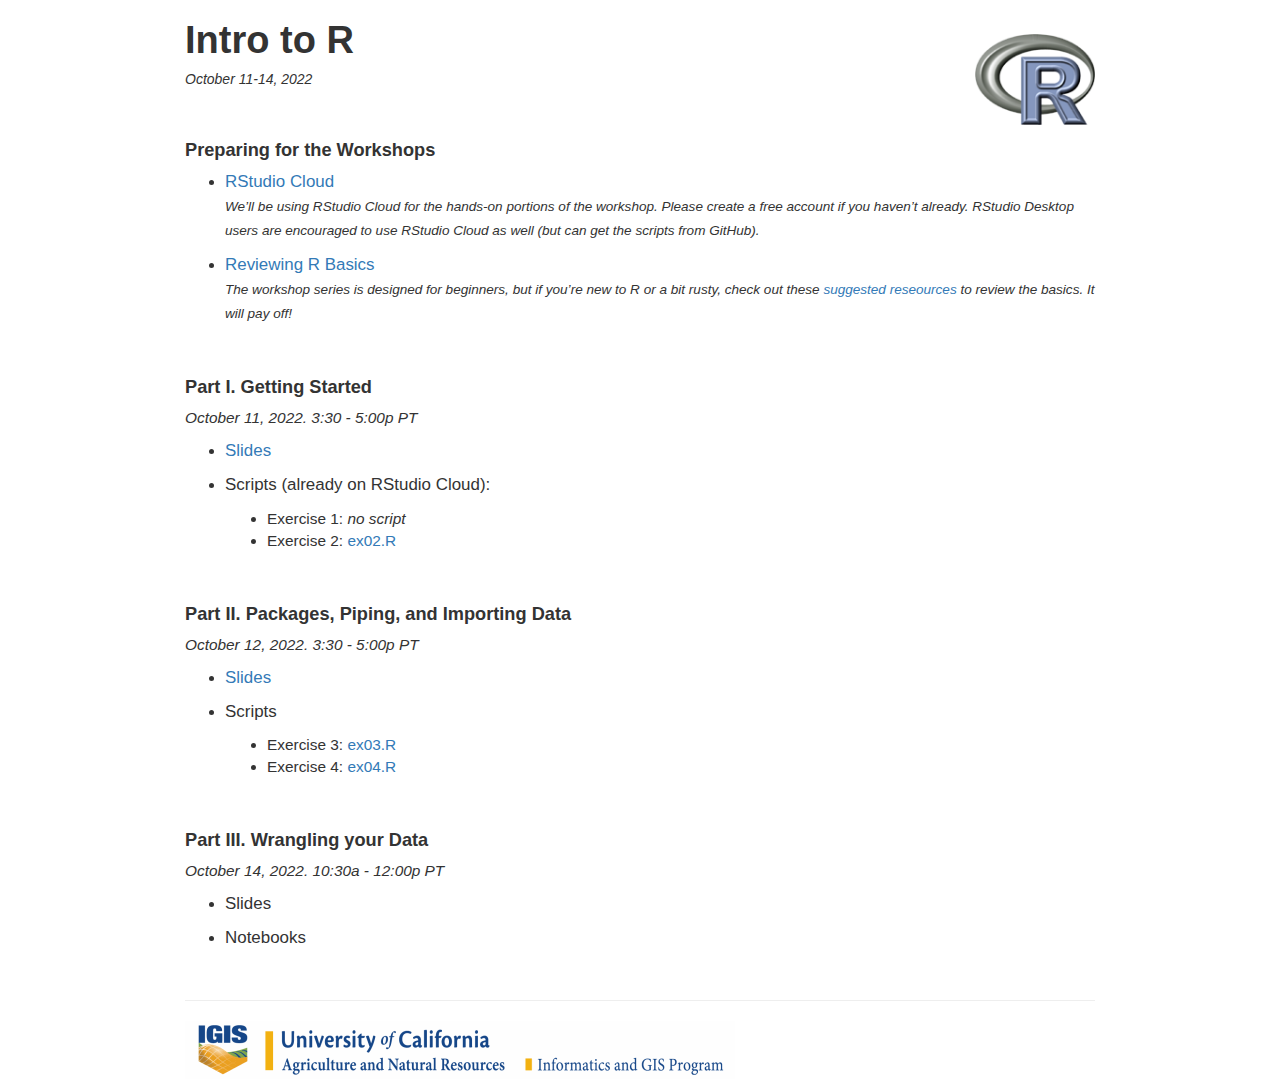
==== commit f8e76285: "Update index.html" ====
--- a/index.html
+++ b/index.html
@@ -376,8 +376,8 @@
 </ul>
 <div style="margin-left:3em;">
 <ul>
-<li>Exercise 1 - <em>no script</em></li>
-<li>Exercise 2 - <a href="https://raw.githubusercontent.com/ucanr-igis/IntroR_Oct22/main/ex02.R" target="_blank" rel="noopener">ex02.R</a></li>
+<li>Exercise 1: <em>no script</em></li>
+<li>Exercise 2: <a href="https://raw.githubusercontent.com/ucanr-igis/IntroR_Oct22/main/ex02.R" target="_blank" rel="noopener">ex02.R</a></li>
 </ul>
 </div>
 <!---- 
@@ -400,7 +400,9 @@
 </ul>
 <div style="margin-left:3em;">
 <ul>
-<li>Exercise 3 - <a href="https://raw.githubusercontent.com/ucanr-igis/IntroR_Oct22/main/ex03.R" target="_blank" rel="noopener">ex03.R</a></li>
+<li>Exercise 3: <a href="https://raw.githubusercontent.com/ucanr-igis/IntroR_Oct22/main/ex03.R" target="_blank" rel="noopener">ex03.R</a><br />
+</li>
+<li>Exercise 4: <a href="https://raw.githubusercontent.com/ucanr-igis/IntroR_Oct22/main/ex04.R" target="_blank" rel="noopener">ex04.R</a></li>
 </ul>
 </div>
 <!-----
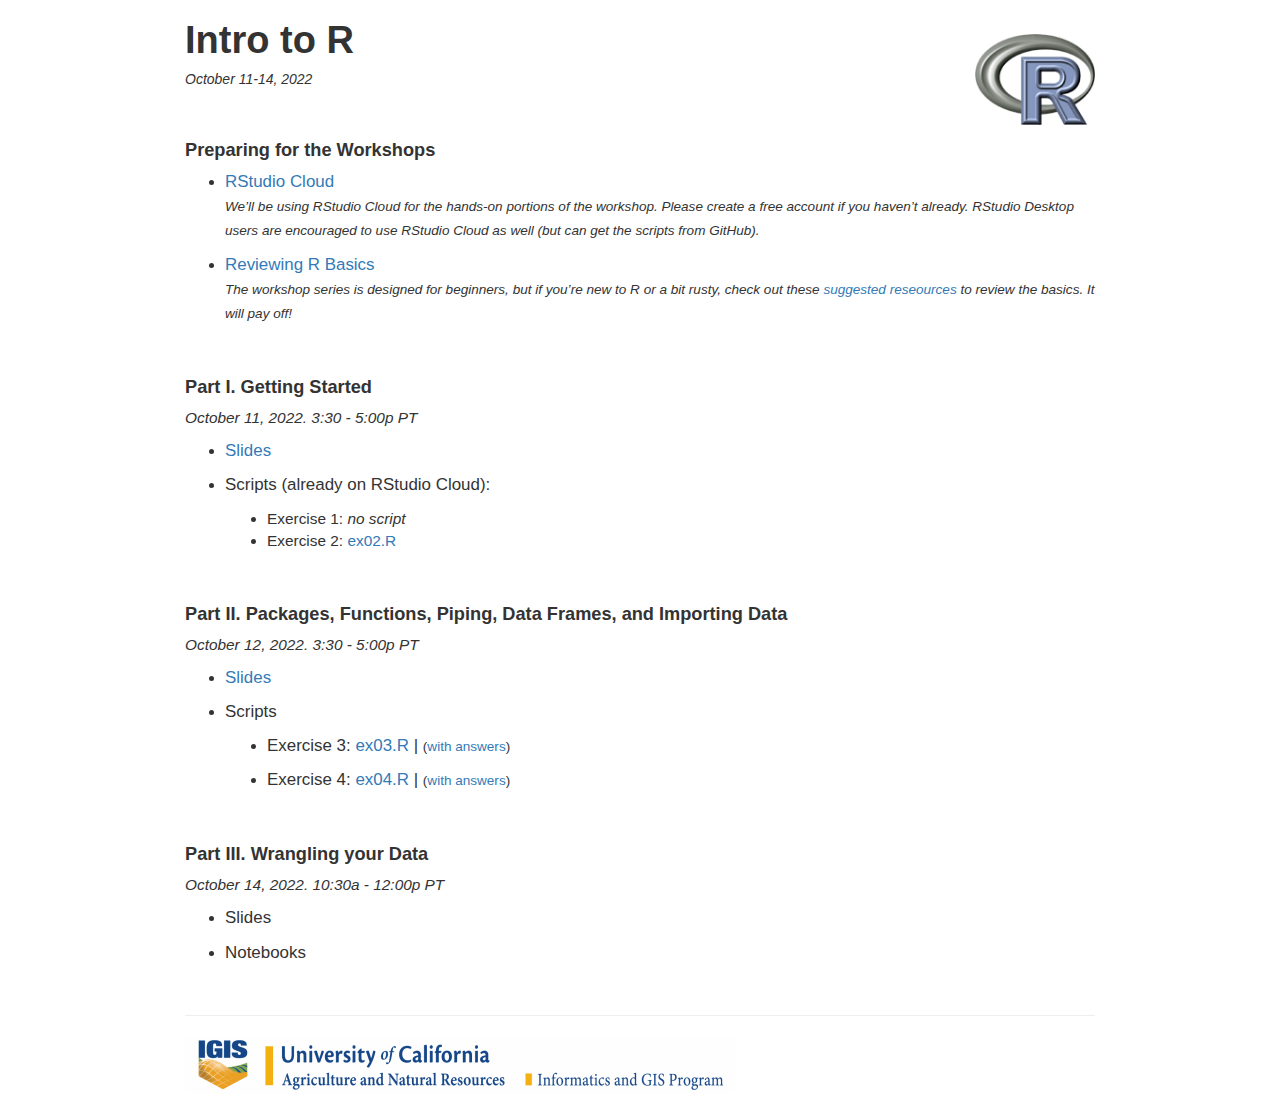
==== commit f12b71e0: "Updated index.html" ====
--- a/index.html
+++ b/index.html
@@ -391,8 +391,9 @@
 <p><br />
 </p>
 </div>
-<div id="part-ii.-packages-piping-and-importing-data" class="section level1">
-<h1>Part II. Packages, Piping, and Importing Data</h1>
+<div id="part-ii.-packages-functions-piping-data-frames-and-importing-data" class="section level1">
+<h1>Part II. Packages, Functions, Piping, Data Frames, and Importing
+Data</h1>
 <p><em>October 12, 2022. 3:30 - 5:00p PT</em></p>
 <ul>
 <li><p><a href="./slides/slides_pt2.html" target="_blank" rel="noopener">Slides</a></p></li>
@@ -400,14 +401,11 @@
 </ul>
 <div style="margin-left:3em;">
 <ul>
-<li>Exercise 3: <a href="https://raw.githubusercontent.com/ucanr-igis/IntroR_Oct22/main/ex03.R" target="_blank" rel="noopener">ex03.R</a><br />
-</li>
-<li>Exercise 4: <a href="https://raw.githubusercontent.com/ucanr-igis/IntroR_Oct22/main/ex04.R" target="_blank" rel="noopener">ex04.R</a></li>
+<li><p>Exercise 3: <a href="https://raw.githubusercontent.com/ucanr-igis/IntroR_Oct22/main/ex03.R" target="_blank" rel="noopener">ex03.R</a> | <span style="font-size:80%;">(<a href="https://raw.githubusercontent.com/ucanr-igis/IntroR_Oct22/main/ex03_with-challenge-ans.R" target="_blank" rel="noopener">with answers</a>)</span></p></li>
+<li><p>Exercise 4: <a href="https://raw.githubusercontent.com/ucanr-igis/IntroR_Oct22/main/ex04.R" target="_blank" rel="noopener">ex04.R</a> | <span style="font-size:80%;">(<a href="https://raw.githubusercontent.com/ucanr-igis/IntroR_Oct22/main/ex04_with-challenge-ans.R" target="_blank" rel="noopener">with answers</a>)</span></p></li>
 </ul>
 </div>
 <!-----
-
-- Scripts: [ex03.R](https://raw.githubusercontent.com/ucanr-igis/intror_feb22/main/ex03.R){target="_blank" rel="noopener"} &bull; [ex04.R](https://raw.githubusercontent.com/ucanr-igis/intror_feb22/main/ex04.R){target="_blank" rel="noopener"}
 
 - [Recording](https://www.youtube.com/watch?v=lwTi2z4aKj0){target="_blank" rel="noopener"}
 
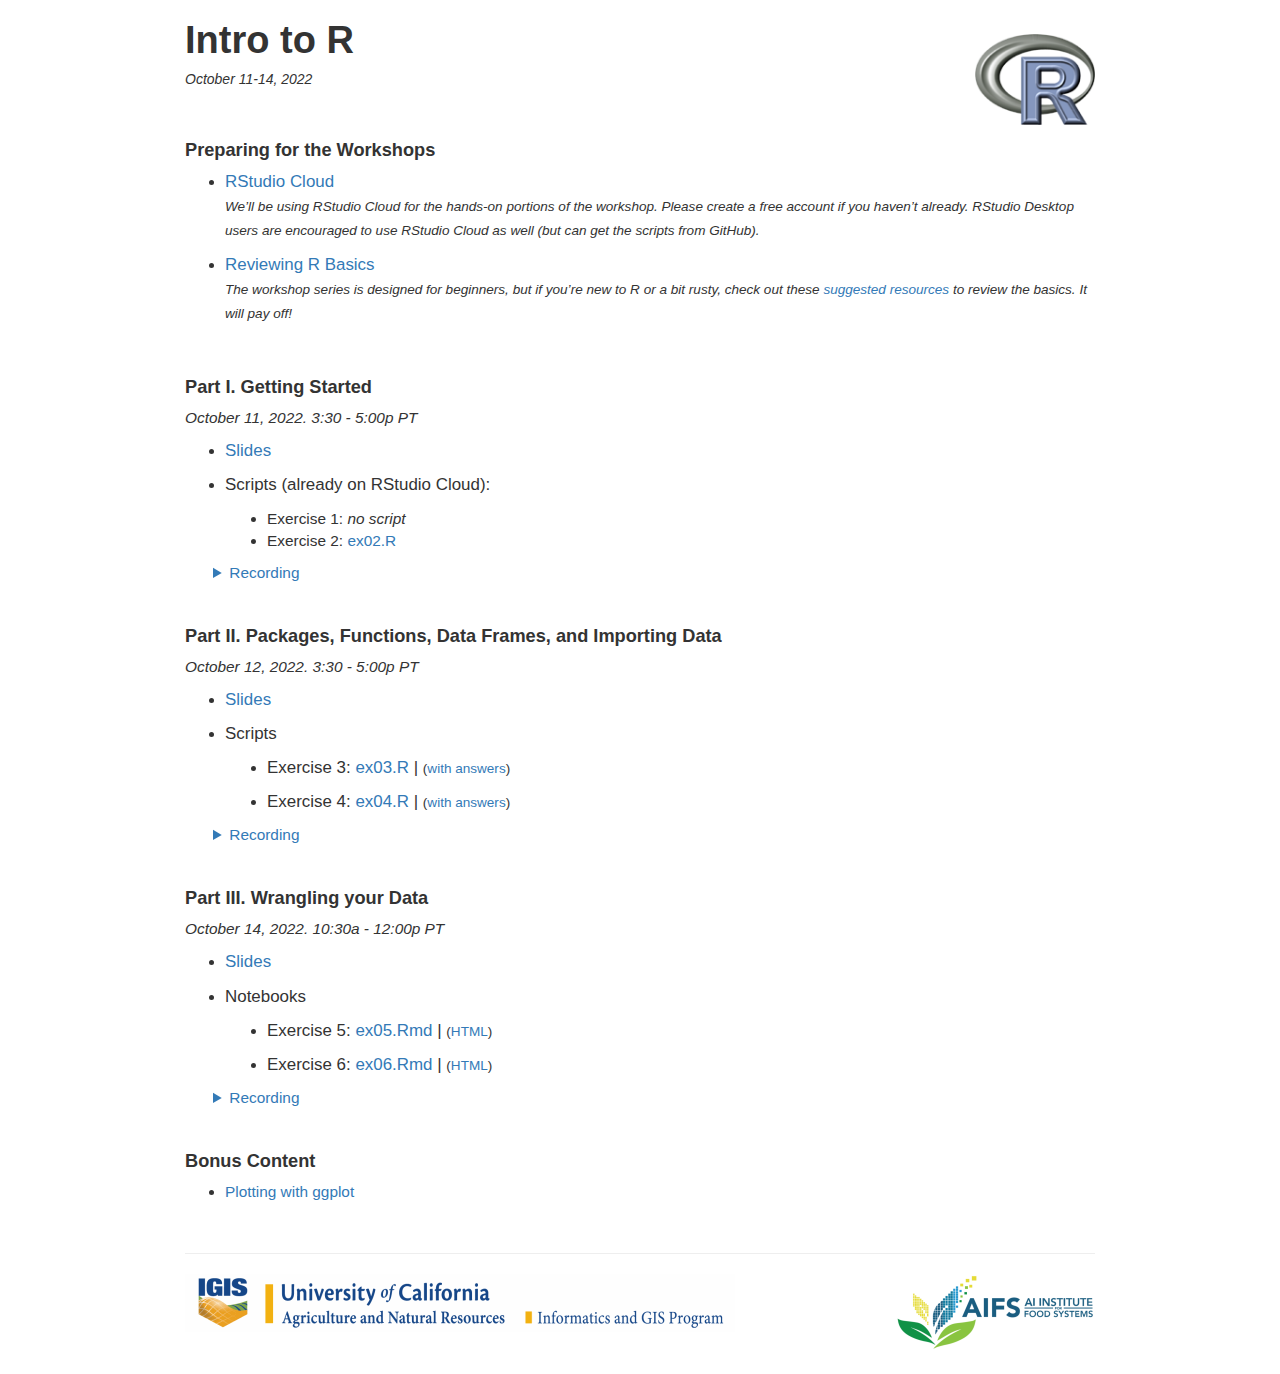
==== commit d0b6c00d: "Update to Parts 2 & 3" ====
--- a/index.html
+++ b/index.html
@@ -13,246 +13,69 @@
 
 <title>Intro to R</title>
 
-<script>// Pandoc 2.9 adds attributes on both header and div. We remove the former (to
-// be compatible with the behavior of Pandoc < 2.8).
-document.addEventListener('DOMContentLoaded', function(e) {
-  var hs = document.querySelectorAll("div.section[class*='level'] > :first-child");
-  var i, h, a;
-  for (i = 0; i < hs.length; i++) {
-    h = hs[i];
-    if (!/^h[1-6]$/i.test(h.tagName)) continue;  // it should be a header h1-h6
-    a = h.attributes;
-    while (a.length > 0) h.removeAttribute(a[0].name);
-  }
-});
-</script>
-<script>/*! jQuery v3.6.0 | (c) OpenJS Foundation and other contributors | jquery.org/license */
-!function(e,t){"use strict";"object"==typeof module&&"object"==typeof module.exports?module.exports=e.document?t(e,!0):function(e){if(!e.document)throw new Error("jQuery requires a window with a document");return t(e)}:t(e)}("undefined"!=typeof window?window:this,function(C,e){"use strict";var t=[],r=Object.getPrototypeOf,s=t.slice,g=t.flat?function(e){return t.flat.call(e)}:function(e){return t.concat.apply([],e)},u=t.push,i=t.indexOf,n={},o=n.toString,v=n.hasOwnProperty,a=v.toString,l=a.call(Object),y={},m=function(e){return"function"==typeof e&&"number"!=typeof e.nodeType&&"function"!=typeof e.item},x=function(e){return null!=e&&e===e.window},E=C.document,c={type:!0,src:!0,nonce:!0,noModule:!0};function b(e,t,n){var r,i,o=(n=n||E).createElement("script");if(o.text=e,t)for(r in c)(i=t[r]||t.getAttribute&&t.getAttribute(r))&&o.setAttribute(r,i);n.head.appendChild(o).parentNode.removeChild(o)}function w(e){return null==e?e+"":"object"==typeof e||"function"==typeof e?n[o.call(e)]||"object":typeof e}var f="3.6.0",S=function(e,t){return new S.fn.init(e,t)};function p(e){var t=!!e&&"length"in e&&e.length,n=w(e);return!m(e)&&!x(e)&&("array"===n||0===t||"number"==typeof t&&0<t&&t-1 in e)}S.fn=S.prototype={jquery:f,constructor:S,length:0,toArray:function(){return s.call(this)},get:function(e){return null==e?s.call(this):e<0?this[e+this.length]:this[e]},pushStack:function(e){var t=S.merge(this.constructor(),e);return t.prevObject=this,t},each:function(e){return S.each(this,e)},map:function(n){return this.pushStack(S.map(this,function(e,t){return n.call(e,t,e)}))},slice:function(){return this.pushStack(s.apply(this,arguments))},first:function(){return this.eq(0)},last:function(){return this.eq(-1)},even:function(){return this.pushStack(S.grep(this,function(e,t){return(t+1)%2}))},odd:function(){return this.pushStack(S.grep(this,function(e,t){return t%2}))},eq:function(e){var t=this.length,n=+e+(e<0?t:0);return this.pushStack(0<=n&&n<t?[this[n]]:[])},end:function(){return this.prevObject||this.constructor()},push:u,sort:t.sort,splice:t.splice},S.extend=S.fn.extend=function(){var e,t,n,r,i,o,a=arguments[0]||{},s=1,u=arguments.length,l=!1;for("boolean"==typeof a&&(l=a,a=arguments[s]||{},s++),"object"==typeof a||m(a)||(a={}),s===u&&(a=this,s--);s<u;s++)if(null!=(e=arguments[s]))for(t in e)r=e[t],"__proto__"!==t&&a!==r&&(l&&r&&(S.isPlainObject(r)||(i=Array.isArray(r)))?(n=a[t],o=i&&!Array.isArray(n)?[]:i||S.isPlainObject(n)?n:{},i=!1,a[t]=S.extend(l,o,r)):void 0!==r&&(a[t]=r));return a},S.extend({expando:"jQuery"+(f+Math.random()).replace(/\D/g,""),isReady:!0,error:function(e){throw new Error(e)},noop:function(){},isPlainObject:function(e){var t,n;return!(!e||"[object Object]"!==o.call(e))&&(!(t=r(e))||"function"==typeof(n=v.call(t,"constructor")&&t.constructor)&&a.call(n)===l)},isEmptyObject:function(e){var t;for(t in e)return!1;return!0},globalEval:function(e,t,n){b(e,{nonce:t&&t.nonce},n)},each:function(e,t){var n,r=0;if(p(e)){for(n=e.length;r<n;r++)if(!1===t.call(e[r],r,e[r]))break}else for(r in e)if(!1===t.call(e[r],r,e[r]))break;return e},makeArray:function(e,t){var n=t||[];return null!=e&&(p(Object(e))?S.merge(n,"string"==typeof e?[e]:e):u.call(n,e)),n},inArray:function(e,t,n){return null==t?-1:i.call(t,e,n)},merge:function(e,t){for(var n=+t.length,r=0,i=e.length;r<n;r++)e[i++]=t[r];return e.length=i,e},grep:function(e,t,n){for(var r=[],i=0,o=e.length,a=!n;i<o;i++)!t(e[i],i)!==a&&r.push(e[i]);return r},map:function(e,t,n){var r,i,o=0,a=[];if(p(e))for(r=e.length;o<r;o++)null!=(i=t(e[o],o,n))&&a.push(i);else for(o in e)null!=(i=t(e[o],o,n))&&a.push(i);return g(a)},guid:1,support:y}),"function"==typeof Symbol&&(S.fn[Symbol.iterator]=t[Symbol.iterator]),S.each("Boolean Number String Function Array Date RegExp Object Error Symbol".split(" "),function(e,t){n["[object "+t+"]"]=t.toLowerCase()});var d=function(n){var e,d,b,o,i,h,f,g,w,u,l,T,C,a,E,v,s,c,y,S="sizzle"+1*new Date,p=n.document,k=0,r=0,m=ue(),x=ue(),A=ue(),N=ue(),j=function(e,t){return e===t&&(l=!0),0},D={}.hasOwnProperty,t=[],q=t.pop,L=t.push,H=t.push,O=t.slice,P=function(e,t){for(var n=0,r=e.length;n<r;n++)if(e[n]===t)return n;return-1},R="checked|selected|async|autofocus|autoplay|controls|defer|disabled|hidden|ismap|loop|multiple|open|readonly|required|scoped",M="[\\x20\\t\\r\\n\\f]",I="(?:\\\\[\\da-fA-F]{1,6}"+M+"?|\\\\[^\\r\\n\\f]|[\\w-]|[^\0-\\x7f])+",W="\\["+M+"*("+I+")(?:"+M+"*([*^$|!~]?=)"+M+"*(?:'((?:\\\\.|[^\\\\'])*)'|\"((?:\\\\.|[^\\\\\"])*)\"|("+I+"))|)"+M+"*\\]",F=":("+I+")(?:\\((('((?:\\\\.|[^\\\\'])*)'|\"((?:\\\\.|[^\\\\\"])*)\")|((?:\\\\.|[^\\\\()[\\]]|"+W+")*)|.*)\\)|)",B=new RegExp(M+"+","g"),$=new RegExp("^"+M+"+|((?:^|[^\\\\])(?:\\\\.)*)"+M+"+$","g"),_=new RegExp("^"+M+"*,"+M+"*"),z=new RegExp("^"+M+"*([>+~]|"+M+")"+M+"*"),U=new RegExp(M+"|>"),X=new RegExp(F),V=new RegExp("^"+I+"$"),G={ID:new RegExp("^#("+I+")"),CLASS:new RegExp("^\\.("+I+")"),TAG:new RegExp("^("+I+"|[*])"),ATTR:new RegExp("^"+W),PSEUDO:new RegExp("^"+F),CHILD:new RegExp("^:(only|first|last|nth|nth-last)-(child|of-type)(?:\\("+M+"*(even|odd|(([+-]|)(\\d*)n|)"+M+"*(?:([+-]|)"+M+"*(\\d+)|))"+M+"*\\)|)","i"),bool:new RegExp("^(?:"+R+")$","i"),needsContext:new RegExp("^"+M+"*[>+~]|:(even|odd|eq|gt|lt|nth|first|last)(?:\\("+M+"*((?:-\\d)?\\d*)"+M+"*\\)|)(?=[^-]|$)","i")},Y=/HTML$/i,Q=/^(?:input|select|textarea|button)$/i,J=/^h\d$/i,K=/^[^{]+\{\s*\[native \w/,Z=/^(?:#([\w-]+)|(\w+)|\.([\w-]+))$/,ee=/[+~]/,te=new RegExp("\\\\[\\da-fA-F]{1,6}"+M+"?|\\\\([^\\r\\n\\f])","g"),ne=function(e,t){var n="0x"+e.slice(1)-65536;return t||(n<0?String.fromCharCode(n+65536):String.fromCharCode(n>>10|55296,1023&n|56320))},re=/([\0-\x1f\x7f]|^-?\d)|^-$|[^\0-\x1f\x7f-\uFFFF\w-]/g,ie=function(e,t){return t?"\0"===e?"\ufffd":e.slice(0,-1)+"\\"+e.charCodeAt(e.length-1).toString(16)+" ":"\\"+e},oe=function(){T()},ae=be(function(e){return!0===e.disabled&&"fieldset"===e.nodeName.toLowerCase()},{dir:"parentNode",next:"legend"});try{H.apply(t=O.call(p.childNodes),p.childNodes),t[p.childNodes.length].nodeType}catch(e){H={apply:t.length?function(e,t){L.apply(e,O.call(t))}:function(e,t){var n=e.length,r=0;while(e[n++]=t[r++]);e.length=n-1}}}function se(t,e,n,r){var i,o,a,s,u,l,c,f=e&&e.ownerDocument,p=e?e.nodeType:9;if(n=n||[],"string"!=typeof t||!t||1!==p&&9!==p&&11!==p)return n;if(!r&&(T(e),e=e||C,E)){if(11!==p&&(u=Z.exec(t)))if(i=u[1]){if(9===p){if(!(a=e.getElementById(i)))return n;if(a.id===i)return n.push(a),n}else if(f&&(a=f.getElementById(i))&&y(e,a)&&a.id===i)return n.push(a),n}else{if(u[2])return H.apply(n,e.getElementsByTagName(t)),n;if((i=u[3])&&d.getElementsByClassName&&e.getElementsByClassName)return H.apply(n,e.getElementsByClassName(i)),n}if(d.qsa&&!N[t+" "]&&(!v||!v.test(t))&&(1!==p||"object"!==e.nodeName.toLowerCase())){if(c=t,f=e,1===p&&(U.test(t)||z.test(t))){(f=ee.test(t)&&ye(e.parentNode)||e)===e&&d.scope||((s=e.getAttribute("id"))?s=s.replace(re,ie):e.setAttribute("id",s=S)),o=(l=h(t)).length;while(o--)l[o]=(s?"#"+s:":scope")+" "+xe(l[o]);c=l.join(",")}try{return H.apply(n,f.querySelectorAll(c)),n}catch(e){N(t,!0)}finally{s===S&&e.removeAttribute("id")}}}return g(t.replace($,"$1"),e,n,r)}function ue(){var r=[];return function e(t,n){return r.push(t+" ")>b.cacheLength&&delete e[r.shift()],e[t+" "]=n}}function le(e){return e[S]=!0,e}function ce(e){var t=C.createElement("fieldset");try{return!!e(t)}catch(e){return!1}finally{t.parentNode&&t.parentNode.removeChild(t),t=null}}function fe(e,t){var n=e.split("|"),r=n.length;while(r--)b.attrHandle[n[r]]=t}function pe(e,t){var n=t&&e,r=n&&1===e.nodeType&&1===t.nodeType&&e.sourceIndex-t.sourceIndex;if(r)return r;if(n)while(n=n.nextSibling)if(n===t)return-1;return e?1:-1}function de(t){return function(e){return"input"===e.nodeName.toLowerCase()&&e.type===t}}function he(n){return function(e){var t=e.nodeName.toLowerCase();return("input"===t||"button"===t)&&e.type===n}}function ge(t){return function(e){return"form"in e?e.parentNode&&!1===e.disabled?"label"in e?"label"in e.parentNode?e.parentNode.disabled===t:e.disabled===t:e.isDisabled===t||e.isDisabled!==!t&&ae(e)===t:e.disabled===t:"label"in e&&e.disabled===t}}function ve(a){return le(function(o){return o=+o,le(function(e,t){var n,r=a([],e.length,o),i=r.length;while(i--)e[n=r[i]]&&(e[n]=!(t[n]=e[n]))})})}function ye(e){return e&&"undefined"!=typeof e.getElementsByTagName&&e}for(e in d=se.support={},i=se.isXML=function(e){var t=e&&e.namespaceURI,n=e&&(e.ownerDocument||e).documentElement;return!Y.test(t||n&&n.nodeName||"HTML")},T=se.setDocument=function(e){var t,n,r=e?e.ownerDocument||e:p;return r!=C&&9===r.nodeType&&r.documentElement&&(a=(C=r).documentElement,E=!i(C),p!=C&&(n=C.defaultView)&&n.top!==n&&(n.addEventListener?n.addEventListener("unload",oe,!1):n.attachEvent&&n.attachEvent("onunload",oe)),d.scope=ce(function(e){return a.appendChild(e).appendChild(C.createElement("div")),"undefined"!=typeof e.querySelectorAll&&!e.querySelectorAll(":scope fieldset div").length}),d.attributes=ce(function(e){return e.className="i",!e.getAttribute("className")}),d.getElementsByTagName=ce(function(e){return e.appendChild(C.createComment("")),!e.getElementsByTagName("*").length}),d.getElementsByClassName=K.test(C.getElementsByClassName),d.getById=ce(function(e){return a.appendChild(e).id=S,!C.getElementsByName||!C.getElementsByName(S).length}),d.getById?(b.filter.ID=function(e){var t=e.replace(te,ne);return function(e){return e.getAttribute("id")===t}},b.find.ID=function(e,t){if("undefined"!=typeof t.getElementById&&E){var n=t.getElementById(e);return n?[n]:[]}}):(b.filter.ID=function(e){var n=e.replace(te,ne);return function(e){var t="undefined"!=typeof e.getAttributeNode&&e.getAttributeNode("id");return t&&t.value===n}},b.find.ID=function(e,t){if("undefined"!=typeof t.getElementById&&E){var n,r,i,o=t.getElementById(e);if(o){if((n=o.getAttributeNode("id"))&&n.value===e)return[o];i=t.getElementsByName(e),r=0;while(o=i[r++])if((n=o.getAttributeNode("id"))&&n.value===e)return[o]}return[]}}),b.find.TAG=d.getElementsByTagName?function(e,t){return"undefined"!=typeof t.getElementsByTagName?t.getElementsByTagName(e):d.qsa?t.querySelectorAll(e):void 0}:function(e,t){var n,r=[],i=0,o=t.getElementsByTagName(e);if("*"===e){while(n=o[i++])1===n.nodeType&&r.push(n);return r}return o},b.find.CLASS=d.getElementsByClassName&&function(e,t){if("undefined"!=typeof t.getElementsByClassName&&E)return t.getElementsByClassName(e)},s=[],v=[],(d.qsa=K.test(C.querySelectorAll))&&(ce(function(e){var t;a.appendChild(e).innerHTML="<a id='"+S+"'></a><select id='"+S+"-\r\\' msallowcapture=''><option selected=''></option></select>",e.querySelectorAll("[msallowcapture^='']").length&&v.push("[*^$]="+M+"*(?:''|\"\")"),e.querySelectorAll("[selected]").length||v.push("\\["+M+"*(?:value|"+R+")"),e.querySelectorAll("[id~="+S+"-]").length||v.push("~="),(t=C.createElement("input")).setAttribute("name",""),e.appendChild(t),e.querySelectorAll("[name='']").length||v.push("\\["+M+"*name"+M+"*="+M+"*(?:''|\"\")"),e.querySelectorAll(":checked").length||v.push(":checked"),e.querySelectorAll("a#"+S+"+*").length||v.push(".#.+[+~]"),e.querySelectorAll("\\\f"),v.push("[\\r\\n\\f]")}),ce(function(e){e.innerHTML="<a href='' disabled='disabled'></a><select disabled='disabled'><option/></select>";var t=C.createElement("input");t.setAttribute("type","hidden"),e.appendChild(t).setAttribute("name","D"),e.querySelectorAll("[name=d]").length&&v.push("name"+M+"*[*^$|!~]?="),2!==e.querySelectorAll(":enabled").length&&v.push(":enabled",":disabled"),a.appendChild(e).disabled=!0,2!==e.querySelectorAll(":disabled").length&&v.push(":enabled",":disabled"),e.querySelectorAll("*,:x"),v.push(",.*:")})),(d.matchesSelector=K.test(c=a.matches||a.webkitMatchesSelector||a.mozMatchesSelector||a.oMatchesSelector||a.msMatchesSelector))&&ce(function(e){d.disconnectedMatch=c.call(e,"*"),c.call(e,"[s!='']:x"),s.push("!=",F)}),v=v.length&&new RegExp(v.join("|")),s=s.length&&new RegExp(s.join("|")),t=K.test(a.compareDocumentPosition),y=t||K.test(a.contains)?function(e,t){var n=9===e.nodeType?e.documentElement:e,r=t&&t.parentNode;return e===r||!(!r||1!==r.nodeType||!(n.contains?n.contains(r):e.compareDocumentPosition&&16&e.compareDocumentPosition(r)))}:function(e,t){if(t)while(t=t.parentNode)if(t===e)return!0;return!1},j=t?function(e,t){if(e===t)return l=!0,0;var n=!e.compareDocumentPosition-!t.compareDocumentPosition;return n||(1&(n=(e.ownerDocument||e)==(t.ownerDocument||t)?e.compareDocumentPosition(t):1)||!d.sortDetached&&t.compareDocumentPosition(e)===n?e==C||e.ownerDocument==p&&y(p,e)?-1:t==C||t.ownerDocument==p&&y(p,t)?1:u?P(u,e)-P(u,t):0:4&n?-1:1)}:function(e,t){if(e===t)return l=!0,0;var n,r=0,i=e.parentNode,o=t.parentNode,a=[e],s=[t];if(!i||!o)return e==C?-1:t==C?1:i?-1:o?1:u?P(u,e)-P(u,t):0;if(i===o)return pe(e,t);n=e;while(n=n.parentNode)a.unshift(n);n=t;while(n=n.parentNode)s.unshift(n);while(a[r]===s[r])r++;return r?pe(a[r],s[r]):a[r]==p?-1:s[r]==p?1:0}),C},se.matches=function(e,t){return se(e,null,null,t)},se.matchesSelector=function(e,t){if(T(e),d.matchesSelector&&E&&!N[t+" "]&&(!s||!s.test(t))&&(!v||!v.test(t)))try{var n=c.call(e,t);if(n||d.disconnectedMatch||e.document&&11!==e.document.nodeType)return n}catch(e){N(t,!0)}return 0<se(t,C,null,[e]).length},se.contains=function(e,t){return(e.ownerDocument||e)!=C&&T(e),y(e,t)},se.attr=function(e,t){(e.ownerDocument||e)!=C&&T(e);var n=b.attrHandle[t.toLowerCase()],r=n&&D.call(b.attrHandle,t.toLowerCase())?n(e,t,!E):void 0;return void 0!==r?r:d.attributes||!E?e.getAttribute(t):(r=e.getAttributeNode(t))&&r.specified?r.value:null},se.escape=function(e){return(e+"").replace(re,ie)},se.error=function(e){throw new Error("Syntax error, unrecognized expression: "+e)},se.uniqueSort=function(e){var t,n=[],r=0,i=0;if(l=!d.detectDuplicates,u=!d.sortStable&&e.slice(0),e.sort(j),l){while(t=e[i++])t===e[i]&&(r=n.push(i));while(r--)e.splice(n[r],1)}return u=null,e},o=se.getText=function(e){var t,n="",r=0,i=e.nodeType;if(i){if(1===i||9===i||11===i){if("string"==typeof e.textContent)return e.textContent;for(e=e.firstChild;e;e=e.nextSibling)n+=o(e)}else if(3===i||4===i)return e.nodeValue}else while(t=e[r++])n+=o(t);return n},(b=se.selectors={cacheLength:50,createPseudo:le,match:G,attrHandle:{},find:{},relative:{">":{dir:"parentNode",first:!0}," ":{dir:"parentNode"},"+":{dir:"previousSibling",first:!0},"~":{dir:"previousSibling"}},preFilter:{ATTR:function(e){return e[1]=e[1].replace(te,ne),e[3]=(e[3]||e[4]||e[5]||"").replace(te,ne),"~="===e[2]&&(e[3]=" "+e[3]+" "),e.slice(0,4)},CHILD:function(e){return e[1]=e[1].toLowerCase(),"nth"===e[1].slice(0,3)?(e[3]||se.error(e[0]),e[4]=+(e[4]?e[5]+(e[6]||1):2*("even"===e[3]||"odd"===e[3])),e[5]=+(e[7]+e[8]||"odd"===e[3])):e[3]&&se.error(e[0]),e},PSEUDO:function(e){var t,n=!e[6]&&e[2];return G.CHILD.test(e[0])?null:(e[3]?e[2]=e[4]||e[5]||"":n&&X.test(n)&&(t=h(n,!0))&&(t=n.indexOf(")",n.length-t)-n.length)&&(e[0]=e[0].slice(0,t),e[2]=n.slice(0,t)),e.slice(0,3))}},filter:{TAG:function(e){var t=e.replace(te,ne).toLowerCase();return"*"===e?function(){return!0}:function(e){return e.nodeName&&e.nodeName.toLowerCase()===t}},CLASS:function(e){var t=m[e+" "];return t||(t=new RegExp("(^|"+M+")"+e+"("+M+"|$)"))&&m(e,function(e){return t.test("string"==typeof e.className&&e.className||"undefined"!=typeof e.getAttribute&&e.getAttribute("class")||"")})},ATTR:function(n,r,i){return function(e){var t=se.attr(e,n);return null==t?"!="===r:!r||(t+="","="===r?t===i:"!="===r?t!==i:"^="===r?i&&0===t.indexOf(i):"*="===r?i&&-1<t.indexOf(i):"$="===r?i&&t.slice(-i.length)===i:"~="===r?-1<(" "+t.replace(B," ")+" ").indexOf(i):"|="===r&&(t===i||t.slice(0,i.length+1)===i+"-"))}},CHILD:function(h,e,t,g,v){var y="nth"!==h.slice(0,3),m="last"!==h.slice(-4),x="of-type"===e;return 1===g&&0===v?function(e){return!!e.parentNode}:function(e,t,n){var r,i,o,a,s,u,l=y!==m?"nextSibling":"previousSibling",c=e.parentNode,f=x&&e.nodeName.toLowerCase(),p=!n&&!x,d=!1;if(c){if(y){while(l){a=e;while(a=a[l])if(x?a.nodeName.toLowerCase()===f:1===a.nodeType)return!1;u=l="only"===h&&!u&&"nextSibling"}return!0}if(u=[m?c.firstChild:c.lastChild],m&&p){d=(s=(r=(i=(o=(a=c)[S]||(a[S]={}))[a.uniqueID]||(o[a.uniqueID]={}))[h]||[])[0]===k&&r[1])&&r[2],a=s&&c.childNodes[s];while(a=++s&&a&&a[l]||(d=s=0)||u.pop())if(1===a.nodeType&&++d&&a===e){i[h]=[k,s,d];break}}else if(p&&(d=s=(r=(i=(o=(a=e)[S]||(a[S]={}))[a.uniqueID]||(o[a.uniqueID]={}))[h]||[])[0]===k&&r[1]),!1===d)while(a=++s&&a&&a[l]||(d=s=0)||u.pop())if((x?a.nodeName.toLowerCase()===f:1===a.nodeType)&&++d&&(p&&((i=(o=a[S]||(a[S]={}))[a.uniqueID]||(o[a.uniqueID]={}))[h]=[k,d]),a===e))break;return(d-=v)===g||d%g==0&&0<=d/g}}},PSEUDO:function(e,o){var t,a=b.pseudos[e]||b.setFilters[e.toLowerCase()]||se.error("unsupported pseudo: "+e);return a[S]?a(o):1<a.length?(t=[e,e,"",o],b.setFilters.hasOwnProperty(e.toLowerCase())?le(function(e,t){var n,r=a(e,o),i=r.length;while(i--)e[n=P(e,r[i])]=!(t[n]=r[i])}):function(e){return a(e,0,t)}):a}},pseudos:{not:le(function(e){var r=[],i=[],s=f(e.replace($,"$1"));return s[S]?le(function(e,t,n,r){var i,o=s(e,null,r,[]),a=e.length;while(a--)(i=o[a])&&(e[a]=!(t[a]=i))}):function(e,t,n){return r[0]=e,s(r,null,n,i),r[0]=null,!i.pop()}}),has:le(function(t){return function(e){return 0<se(t,e).length}}),contains:le(function(t){return t=t.replace(te,ne),function(e){return-1<(e.textContent||o(e)).indexOf(t)}}),lang:le(function(n){return V.test(n||"")||se.error("unsupported lang: "+n),n=n.replace(te,ne).toLowerCase(),function(e){var t;do{if(t=E?e.lang:e.getAttribute("xml:lang")||e.getAttribute("lang"))return(t=t.toLowerCase())===n||0===t.indexOf(n+"-")}while((e=e.parentNode)&&1===e.nodeType);return!1}}),target:function(e){var t=n.location&&n.location.hash;return t&&t.slice(1)===e.id},root:function(e){return e===a},focus:function(e){return e===C.activeElement&&(!C.hasFocus||C.hasFocus())&&!!(e.type||e.href||~e.tabIndex)},enabled:ge(!1),disabled:ge(!0),checked:function(e){var t=e.nodeName.toLowerCase();return"input"===t&&!!e.checked||"option"===t&&!!e.selected},selected:function(e){return e.parentNode&&e.parentNode.selectedIndex,!0===e.selected},empty:function(e){for(e=e.firstChild;e;e=e.nextSibling)if(e.nodeType<6)return!1;return!0},parent:function(e){return!b.pseudos.empty(e)},header:function(e){return J.test(e.nodeName)},input:function(e){return Q.test(e.nodeName)},button:function(e){var t=e.nodeName.toLowerCase();return"input"===t&&"button"===e.type||"button"===t},text:function(e){var t;return"input"===e.nodeName.toLowerCase()&&"text"===e.type&&(null==(t=e.getAttribute("type"))||"text"===t.toLowerCase())},first:ve(function(){return[0]}),last:ve(function(e,t){return[t-1]}),eq:ve(function(e,t,n){return[n<0?n+t:n]}),even:ve(function(e,t){for(var n=0;n<t;n+=2)e.push(n);return e}),odd:ve(function(e,t){for(var n=1;n<t;n+=2)e.push(n);return e}),lt:ve(function(e,t,n){for(var r=n<0?n+t:t<n?t:n;0<=--r;)e.push(r);return e}),gt:ve(function(e,t,n){for(var r=n<0?n+t:n;++r<t;)e.push(r);return e})}}).pseudos.nth=b.pseudos.eq,{radio:!0,checkbox:!0,file:!0,password:!0,image:!0})b.pseudos[e]=de(e);for(e in{submit:!0,reset:!0})b.pseudos[e]=he(e);function me(){}function xe(e){for(var t=0,n=e.length,r="";t<n;t++)r+=e[t].value;return r}function be(s,e,t){var u=e.dir,l=e.next,c=l||u,f=t&&"parentNode"===c,p=r++;return e.first?function(e,t,n){while(e=e[u])if(1===e.nodeType||f)return s(e,t,n);return!1}:function(e,t,n){var r,i,o,a=[k,p];if(n){while(e=e[u])if((1===e.nodeType||f)&&s(e,t,n))return!0}else while(e=e[u])if(1===e.nodeType||f)if(i=(o=e[S]||(e[S]={}))[e.uniqueID]||(o[e.uniqueID]={}),l&&l===e.nodeName.toLowerCase())e=e[u]||e;else{if((r=i[c])&&r[0]===k&&r[1]===p)return a[2]=r[2];if((i[c]=a)[2]=s(e,t,n))return!0}return!1}}function we(i){return 1<i.length?function(e,t,n){var r=i.length;while(r--)if(!i[r](e,t,n))return!1;return!0}:i[0]}function Te(e,t,n,r,i){for(var o,a=[],s=0,u=e.length,l=null!=t;s<u;s++)(o=e[s])&&(n&&!n(o,r,i)||(a.push(o),l&&t.push(s)));return a}function Ce(d,h,g,v,y,e){return v&&!v[S]&&(v=Ce(v)),y&&!y[S]&&(y=Ce(y,e)),le(function(e,t,n,r){var i,o,a,s=[],u=[],l=t.length,c=e||function(e,t,n){for(var r=0,i=t.length;r<i;r++)se(e,t[r],n);return n}(h||"*",n.nodeType?[n]:n,[]),f=!d||!e&&h?c:Te(c,s,d,n,r),p=g?y||(e?d:l||v)?[]:t:f;if(g&&g(f,p,n,r),v){i=Te(p,u),v(i,[],n,r),o=i.length;while(o--)(a=i[o])&&(p[u[o]]=!(f[u[o]]=a))}if(e){if(y||d){if(y){i=[],o=p.length;while(o--)(a=p[o])&&i.push(f[o]=a);y(null,p=[],i,r)}o=p.length;while(o--)(a=p[o])&&-1<(i=y?P(e,a):s[o])&&(e[i]=!(t[i]=a))}}else p=Te(p===t?p.splice(l,p.length):p),y?y(null,t,p,r):H.apply(t,p)})}function Ee(e){for(var i,t,n,r=e.length,o=b.relative[e[0].type],a=o||b.relative[" "],s=o?1:0,u=be(function(e){return e===i},a,!0),l=be(function(e){return-1<P(i,e)},a,!0),c=[function(e,t,n){var r=!o&&(n||t!==w)||((i=t).nodeType?u(e,t,n):l(e,t,n));return i=null,r}];s<r;s++)if(t=b.relative[e[s].type])c=[be(we(c),t)];else{if((t=b.filter[e[s].type].apply(null,e[s].matches))[S]){for(n=++s;n<r;n++)if(b.relative[e[n].type])break;return Ce(1<s&&we(c),1<s&&xe(e.slice(0,s-1).concat({value:" "===e[s-2].type?"*":""})).replace($,"$1"),t,s<n&&Ee(e.slice(s,n)),n<r&&Ee(e=e.slice(n)),n<r&&xe(e))}c.push(t)}return we(c)}return me.prototype=b.filters=b.pseudos,b.setFilters=new me,h=se.tokenize=function(e,t){var n,r,i,o,a,s,u,l=x[e+" "];if(l)return t?0:l.slice(0);a=e,s=[],u=b.preFilter;while(a){for(o in n&&!(r=_.exec(a))||(r&&(a=a.slice(r[0].length)||a),s.push(i=[])),n=!1,(r=z.exec(a))&&(n=r.shift(),i.push({value:n,type:r[0].replace($," ")}),a=a.slice(n.length)),b.filter)!(r=G[o].exec(a))||u[o]&&!(r=u[o](r))||(n=r.shift(),i.push({value:n,type:o,matches:r}),a=a.slice(n.length));if(!n)break}return t?a.length:a?se.error(e):x(e,s).slice(0)},f=se.compile=function(e,t){var n,v,y,m,x,r,i=[],o=[],a=A[e+" "];if(!a){t||(t=h(e)),n=t.length;while(n--)(a=Ee(t[n]))[S]?i.push(a):o.push(a);(a=A(e,(v=o,m=0<(y=i).length,x=0<v.length,r=function(e,t,n,r,i){var o,a,s,u=0,l="0",c=e&&[],f=[],p=w,d=e||x&&b.find.TAG("*",i),h=k+=null==p?1:Math.random()||.1,g=d.length;for(i&&(w=t==C||t||i);l!==g&&null!=(o=d[l]);l++){if(x&&o){a=0,t||o.ownerDocument==C||(T(o),n=!E);while(s=v[a++])if(s(o,t||C,n)){r.push(o);break}i&&(k=h)}m&&((o=!s&&o)&&u--,e&&c.push(o))}if(u+=l,m&&l!==u){a=0;while(s=y[a++])s(c,f,t,n);if(e){if(0<u)while(l--)c[l]||f[l]||(f[l]=q.call(r));f=Te(f)}H.apply(r,f),i&&!e&&0<f.length&&1<u+y.length&&se.uniqueSort(r)}return i&&(k=h,w=p),c},m?le(r):r))).selector=e}return a},g=se.select=function(e,t,n,r){var i,o,a,s,u,l="function"==typeof e&&e,c=!r&&h(e=l.selector||e);if(n=n||[],1===c.length){if(2<(o=c[0]=c[0].slice(0)).length&&"ID"===(a=o[0]).type&&9===t.nodeType&&E&&b.relative[o[1].type]){if(!(t=(b.find.ID(a.matches[0].replace(te,ne),t)||[])[0]))return n;l&&(t=t.parentNode),e=e.slice(o.shift().value.length)}i=G.needsContext.test(e)?0:o.length;while(i--){if(a=o[i],b.relative[s=a.type])break;if((u=b.find[s])&&(r=u(a.matches[0].replace(te,ne),ee.test(o[0].type)&&ye(t.parentNode)||t))){if(o.splice(i,1),!(e=r.length&&xe(o)))return H.apply(n,r),n;break}}}return(l||f(e,c))(r,t,!E,n,!t||ee.test(e)&&ye(t.parentNode)||t),n},d.sortStable=S.split("").sort(j).join("")===S,d.detectDuplicates=!!l,T(),d.sortDetached=ce(function(e){return 1&e.compareDocumentPosition(C.createElement("fieldset"))}),ce(function(e){return e.innerHTML="<a href='#'></a>","#"===e.firstChild.getAttribute("href")})||fe("type|href|height|width",function(e,t,n){if(!n)return e.getAttribute(t,"type"===t.toLowerCase()?1:2)}),d.attributes&&ce(function(e){return e.innerHTML="<input/>",e.firstChild.setAttribute("value",""),""===e.firstChild.getAttribute("value")})||fe("value",function(e,t,n){if(!n&&"input"===e.nodeName.toLowerCase())return e.defaultValue}),ce(function(e){return null==e.getAttribute("disabled")})||fe(R,function(e,t,n){var r;if(!n)return!0===e[t]?t.toLowerCase():(r=e.getAttributeNode(t))&&r.specified?r.value:null}),se}(C);S.find=d,S.expr=d.selectors,S.expr[":"]=S.expr.pseudos,S.uniqueSort=S.unique=d.uniqueSort,S.text=d.getText,S.isXMLDoc=d.isXML,S.contains=d.contains,S.escapeSelector=d.escape;var h=function(e,t,n){var r=[],i=void 0!==n;while((e=e[t])&&9!==e.nodeType)if(1===e.nodeType){if(i&&S(e).is(n))break;r.push(e)}return r},T=function(e,t){for(var n=[];e;e=e.nextSibling)1===e.nodeType&&e!==t&&n.push(e);return n},k=S.expr.match.needsContext;function A(e,t){return e.nodeName&&e.nodeName.toLowerCase()===t.toLowerCase()}var N=/^<([a-z][^\/\0>:\x20\t\r\n\f]*)[\x20\t\r\n\f]*\/?>(?:<\/\1>|)$/i;function j(e,n,r){return m(n)?S.grep(e,function(e,t){return!!n.call(e,t,e)!==r}):n.nodeType?S.grep(e,function(e){return e===n!==r}):"string"!=typeof n?S.grep(e,function(e){return-1<i.call(n,e)!==r}):S.filter(n,e,r)}S.filter=function(e,t,n){var r=t[0];return n&&(e=":not("+e+")"),1===t.length&&1===r.nodeType?S.find.matchesSelector(r,e)?[r]:[]:S.find.matches(e,S.grep(t,function(e){return 1===e.nodeType}))},S.fn.extend({find:function(e){var t,n,r=this.length,i=this;if("string"!=typeof e)return this.pushStack(S(e).filter(function(){for(t=0;t<r;t++)if(S.contains(i[t],this))return!0}));for(n=this.pushStack([]),t=0;t<r;t++)S.find(e,i[t],n);return 1<r?S.uniqueSort(n):n},filter:function(e){return this.pushStack(j(this,e||[],!1))},not:function(e){return this.pushStack(j(this,e||[],!0))},is:function(e){return!!j(this,"string"==typeof e&&k.test(e)?S(e):e||[],!1).length}});var D,q=/^(?:\s*(<[\w\W]+>)[^>]*|#([\w-]+))$/;(S.fn.init=function(e,t,n){var r,i;if(!e)return this;if(n=n||D,"string"==typeof e){if(!(r="<"===e[0]&&">"===e[e.length-1]&&3<=e.length?[null,e,null]:q.exec(e))||!r[1]&&t)return!t||t.jquery?(t||n).find(e):this.constructor(t).find(e);if(r[1]){if(t=t instanceof S?t[0]:t,S.merge(this,S.parseHTML(r[1],t&&t.nodeType?t.ownerDocument||t:E,!0)),N.test(r[1])&&S.isPlainObject(t))for(r in t)m(this[r])?this[r](t[r]):this.attr(r,t[r]);return this}return(i=E.getElementById(r[2]))&&(this[0]=i,this.length=1),this}return e.nodeType?(this[0]=e,this.length=1,this):m(e)?void 0!==n.ready?n.ready(e):e(S):S.makeArray(e,this)}).prototype=S.fn,D=S(E);var L=/^(?:parents|prev(?:Until|All))/,H={children:!0,contents:!0,next:!0,prev:!0};function O(e,t){while((e=e[t])&&1!==e.nodeType);return e}S.fn.extend({has:function(e){var t=S(e,this),n=t.length;return this.filter(function(){for(var e=0;e<n;e++)if(S.contains(this,t[e]))return!0})},closest:function(e,t){var n,r=0,i=this.length,o=[],a="string"!=typeof e&&S(e);if(!k.test(e))for(;r<i;r++)for(n=this[r];n&&n!==t;n=n.parentNode)if(n.nodeType<11&&(a?-1<a.index(n):1===n.nodeType&&S.find.matchesSelector(n,e))){o.push(n);break}return this.pushStack(1<o.length?S.uniqueSort(o):o)},index:function(e){return e?"string"==typeof e?i.call(S(e),this[0]):i.call(this,e.jquery?e[0]:e):this[0]&&this[0].parentNode?this.first().prevAll().length:-1},add:function(e,t){return this.pushStack(S.uniqueSort(S.merge(this.get(),S(e,t))))},addBack:function(e){return this.add(null==e?this.prevObject:this.prevObject.filter(e))}}),S.each({parent:function(e){var t=e.parentNode;return t&&11!==t.nodeType?t:null},parents:function(e){return h(e,"parentNode")},parentsUntil:function(e,t,n){return h(e,"parentNode",n)},next:function(e){return O(e,"nextSibling")},prev:function(e){return O(e,"previousSibling")},nextAll:function(e){return h(e,"nextSibling")},prevAll:function(e){return h(e,"previousSibling")},nextUntil:function(e,t,n){return h(e,"nextSibling",n)},prevUntil:function(e,t,n){return h(e,"previousSibling",n)},siblings:function(e){return T((e.parentNode||{}).firstChild,e)},children:function(e){return T(e.firstChild)},contents:function(e){return null!=e.contentDocument&&r(e.contentDocument)?e.contentDocument:(A(e,"template")&&(e=e.content||e),S.merge([],e.childNodes))}},function(r,i){S.fn[r]=function(e,t){var n=S.map(this,i,e);return"Until"!==r.slice(-5)&&(t=e),t&&"string"==typeof t&&(n=S.filter(t,n)),1<this.length&&(H[r]||S.uniqueSort(n),L.test(r)&&n.reverse()),this.pushStack(n)}});var P=/[^\x20\t\r\n\f]+/g;function R(e){return e}function M(e){throw e}function I(e,t,n,r){var i;try{e&&m(i=e.promise)?i.call(e).done(t).fail(n):e&&m(i=e.then)?i.call(e,t,n):t.apply(void 0,[e].slice(r))}catch(e){n.apply(void 0,[e])}}S.Callbacks=function(r){var e,n;r="string"==typeof r?(e=r,n={},S.each(e.match(P)||[],function(e,t){n[t]=!0}),n):S.extend({},r);var i,t,o,a,s=[],u=[],l=-1,c=function(){for(a=a||r.once,o=i=!0;u.length;l=-1){t=u.shift();while(++l<s.length)!1===s[l].apply(t[0],t[1])&&r.stopOnFalse&&(l=s.length,t=!1)}r.memory||(t=!1),i=!1,a&&(s=t?[]:"")},f={add:function(){return s&&(t&&!i&&(l=s.length-1,u.push(t)),function n(e){S.each(e,function(e,t){m(t)?r.unique&&f.has(t)||s.push(t):t&&t.length&&"string"!==w(t)&&n(t)})}(arguments),t&&!i&&c()),this},remove:function(){return S.each(arguments,function(e,t){var n;while(-1<(n=S.inArray(t,s,n)))s.splice(n,1),n<=l&&l--}),this},has:function(e){return e?-1<S.inArray(e,s):0<s.length},empty:function(){return s&&(s=[]),this},disable:function(){return a=u=[],s=t="",this},disabled:function(){return!s},lock:function(){return a=u=[],t||i||(s=t=""),this},locked:function(){return!!a},fireWith:function(e,t){return a||(t=[e,(t=t||[]).slice?t.slice():t],u.push(t),i||c()),this},fire:function(){return f.fireWith(this,arguments),this},fired:function(){return!!o}};return f},S.extend({Deferred:function(e){var o=[["notify","progress",S.Callbacks("memory"),S.Callbacks("memory"),2],["resolve","done",S.Callbacks("once memory"),S.Callbacks("once memory"),0,"resolved"],["reject","fail",S.Callbacks("once memory"),S.Callbacks("once memory"),1,"rejected"]],i="pending",a={state:function(){return i},always:function(){return s.done(arguments).fail(arguments),this},"catch":function(e){return a.then(null,e)},pipe:function(){var i=arguments;return S.Deferred(function(r){S.each(o,function(e,t){var n=m(i[t[4]])&&i[t[4]];s[t[1]](function(){var e=n&&n.apply(this,arguments);e&&m(e.promise)?e.promise().progress(r.notify).done(r.resolve).fail(r.reject):r[t[0]+"With"](this,n?[e]:arguments)})}),i=null}).promise()},then:function(t,n,r){var u=0;function l(i,o,a,s){return function(){var n=this,r=arguments,e=function(){var e,t;if(!(i<u)){if((e=a.apply(n,r))===o.promise())throw new TypeError("Thenable self-resolution");t=e&&("object"==typeof e||"function"==typeof e)&&e.then,m(t)?s?t.call(e,l(u,o,R,s),l(u,o,M,s)):(u++,t.call(e,l(u,o,R,s),l(u,o,M,s),l(u,o,R,o.notifyWith))):(a!==R&&(n=void 0,r=[e]),(s||o.resolveWith)(n,r))}},t=s?e:function(){try{e()}catch(e){S.Deferred.exceptionHook&&S.Deferred.exceptionHook(e,t.stackTrace),u<=i+1&&(a!==M&&(n=void 0,r=[e]),o.rejectWith(n,r))}};i?t():(S.Deferred.getStackHook&&(t.stackTrace=S.Deferred.getStackHook()),C.setTimeout(t))}}return S.Deferred(function(e){o[0][3].add(l(0,e,m(r)?r:R,e.notifyWith)),o[1][3].add(l(0,e,m(t)?t:R)),o[2][3].add(l(0,e,m(n)?n:M))}).promise()},promise:function(e){return null!=e?S.extend(e,a):a}},s={};return S.each(o,function(e,t){var n=t[2],r=t[5];a[t[1]]=n.add,r&&n.add(function(){i=r},o[3-e][2].disable,o[3-e][3].disable,o[0][2].lock,o[0][3].lock),n.add(t[3].fire),s[t[0]]=function(){return s[t[0]+"With"](this===s?void 0:this,arguments),this},s[t[0]+"With"]=n.fireWith}),a.promise(s),e&&e.call(s,s),s},when:function(e){var n=arguments.length,t=n,r=Array(t),i=s.call(arguments),o=S.Deferred(),a=function(t){return function(e){r[t]=this,i[t]=1<arguments.length?s.call(arguments):e,--n||o.resolveWith(r,i)}};if(n<=1&&(I(e,o.done(a(t)).resolve,o.reject,!n),"pending"===o.state()||m(i[t]&&i[t].then)))return o.then();while(t--)I(i[t],a(t),o.reject);return o.promise()}});var W=/^(Eval|Internal|Range|Reference|Syntax|Type|URI)Error$/;S.Deferred.exceptionHook=function(e,t){C.console&&C.console.warn&&e&&W.test(e.name)&&C.console.warn("jQuery.Deferred exception: "+e.message,e.stack,t)},S.readyException=function(e){C.setTimeout(function(){throw e})};var F=S.Deferred();function B(){E.removeEventListener("DOMContentLoaded",B),C.removeEventListener("load",B),S.ready()}S.fn.ready=function(e){return F.then(e)["catch"](function(e){S.readyException(e)}),this},S.extend({isReady:!1,readyWait:1,ready:function(e){(!0===e?--S.readyWait:S.isReady)||(S.isReady=!0)!==e&&0<--S.readyWait||F.resolveWith(E,[S])}}),S.ready.then=F.then,"complete"===E.readyState||"loading"!==E.readyState&&!E.documentElement.doScroll?C.setTimeout(S.ready):(E.addEventListener("DOMContentLoaded",B),C.addEventListener("load",B));var $=function(e,t,n,r,i,o,a){var s=0,u=e.length,l=null==n;if("object"===w(n))for(s in i=!0,n)$(e,t,s,n[s],!0,o,a);else if(void 0!==r&&(i=!0,m(r)||(a=!0),l&&(a?(t.call(e,r),t=null):(l=t,t=function(e,t,n){return l.call(S(e),n)})),t))for(;s<u;s++)t(e[s],n,a?r:r.call(e[s],s,t(e[s],n)));return i?e:l?t.call(e):u?t(e[0],n):o},_=/^-ms-/,z=/-([a-z])/g;function U(e,t){return t.toUpperCase()}function X(e){return e.replace(_,"ms-").replace(z,U)}var V=function(e){return 1===e.nodeType||9===e.nodeType||!+e.nodeType};function G(){this.expando=S.expando+G.uid++}G.uid=1,G.prototype={cache:function(e){var t=e[this.expando];return t||(t={},V(e)&&(e.nodeType?e[this.expando]=t:Object.defineProperty(e,this.expando,{value:t,configurable:!0}))),t},set:function(e,t,n){var r,i=this.cache(e);if("string"==typeof t)i[X(t)]=n;else for(r in t)i[X(r)]=t[r];return i},get:function(e,t){return void 0===t?this.cache(e):e[this.expando]&&e[this.expando][X(t)]},access:function(e,t,n){return void 0===t||t&&"string"==typeof t&&void 0===n?this.get(e,t):(this.set(e,t,n),void 0!==n?n:t)},remove:function(e,t){var n,r=e[this.expando];if(void 0!==r){if(void 0!==t){n=(t=Array.isArray(t)?t.map(X):(t=X(t))in r?[t]:t.match(P)||[]).length;while(n--)delete r[t[n]]}(void 0===t||S.isEmptyObject(r))&&(e.nodeType?e[this.expando]=void 0:delete e[this.expando])}},hasData:function(e){var t=e[this.expando];return void 0!==t&&!S.isEmptyObject(t)}};var Y=new G,Q=new G,J=/^(?:\{[\w\W]*\}|\[[\w\W]*\])$/,K=/[A-Z]/g;function Z(e,t,n){var r,i;if(void 0===n&&1===e.nodeType)if(r="data-"+t.replace(K,"-$&").toLowerCase(),"string"==typeof(n=e.getAttribute(r))){try{n="true"===(i=n)||"false"!==i&&("null"===i?null:i===+i+""?+i:J.test(i)?JSON.parse(i):i)}catch(e){}Q.set(e,t,n)}else n=void 0;return n}S.extend({hasData:function(e){return Q.hasData(e)||Y.hasData(e)},data:function(e,t,n){return Q.access(e,t,n)},removeData:function(e,t){Q.remove(e,t)},_data:function(e,t,n){return Y.access(e,t,n)},_removeData:function(e,t){Y.remove(e,t)}}),S.fn.extend({data:function(n,e){var t,r,i,o=this[0],a=o&&o.attributes;if(void 0===n){if(this.length&&(i=Q.get(o),1===o.nodeType&&!Y.get(o,"hasDataAttrs"))){t=a.length;while(t--)a[t]&&0===(r=a[t].name).indexOf("data-")&&(r=X(r.slice(5)),Z(o,r,i[r]));Y.set(o,"hasDataAttrs",!0)}return i}return"object"==typeof n?this.each(function(){Q.set(this,n)}):$(this,function(e){var t;if(o&&void 0===e)return void 0!==(t=Q.get(o,n))?t:void 0!==(t=Z(o,n))?t:void 0;this.each(function(){Q.set(this,n,e)})},null,e,1<arguments.length,null,!0)},removeData:function(e){return this.each(function(){Q.remove(this,e)})}}),S.extend({queue:function(e,t,n){var r;if(e)return t=(t||"fx")+"queue",r=Y.get(e,t),n&&(!r||Array.isArray(n)?r=Y.access(e,t,S.makeArray(n)):r.push(n)),r||[]},dequeue:function(e,t){t=t||"fx";var n=S.queue(e,t),r=n.length,i=n.shift(),o=S._queueHooks(e,t);"inprogress"===i&&(i=n.shift(),r--),i&&("fx"===t&&n.unshift("inprogress"),delete o.stop,i.call(e,function(){S.dequeue(e,t)},o)),!r&&o&&o.empty.fire()},_queueHooks:function(e,t){var n=t+"queueHooks";return Y.get(e,n)||Y.access(e,n,{empty:S.Callbacks("once memory").add(function(){Y.remove(e,[t+"queue",n])})})}}),S.fn.extend({queue:function(t,n){var e=2;return"string"!=typeof t&&(n=t,t="fx",e--),arguments.length<e?S.queue(this[0],t):void 0===n?this:this.each(function(){var e=S.queue(this,t,n);S._queueHooks(this,t),"fx"===t&&"inprogress"!==e[0]&&S.dequeue(this,t)})},dequeue:function(e){return this.each(function(){S.dequeue(this,e)})},clearQueue:function(e){return this.queue(e||"fx",[])},promise:function(e,t){var n,r=1,i=S.Deferred(),o=this,a=this.length,s=function(){--r||i.resolveWith(o,[o])};"string"!=typeof e&&(t=e,e=void 0),e=e||"fx";while(a--)(n=Y.get(o[a],e+"queueHooks"))&&n.empty&&(r++,n.empty.add(s));return s(),i.promise(t)}});var ee=/[+-]?(?:\d*\.|)\d+(?:[eE][+-]?\d+|)/.source,te=new RegExp("^(?:([+-])=|)("+ee+")([a-z%]*)$","i"),ne=["Top","Right","Bottom","Left"],re=E.documentElement,ie=function(e){return S.contains(e.ownerDocument,e)},oe={composed:!0};re.getRootNode&&(ie=function(e){return S.contains(e.ownerDocument,e)||e.getRootNode(oe)===e.ownerDocument});var ae=function(e,t){return"none"===(e=t||e).style.display||""===e.style.display&&ie(e)&&"none"===S.css(e,"display")};function se(e,t,n,r){var i,o,a=20,s=r?function(){return r.cur()}:function(){return S.css(e,t,"")},u=s(),l=n&&n[3]||(S.cssNumber[t]?"":"px"),c=e.nodeType&&(S.cssNumber[t]||"px"!==l&&+u)&&te.exec(S.css(e,t));if(c&&c[3]!==l){u/=2,l=l||c[3],c=+u||1;while(a--)S.style(e,t,c+l),(1-o)*(1-(o=s()/u||.5))<=0&&(a=0),c/=o;c*=2,S.style(e,t,c+l),n=n||[]}return n&&(c=+c||+u||0,i=n[1]?c+(n[1]+1)*n[2]:+n[2],r&&(r.unit=l,r.start=c,r.end=i)),i}var ue={};function le(e,t){for(var n,r,i,o,a,s,u,l=[],c=0,f=e.length;c<f;c++)(r=e[c]).style&&(n=r.style.display,t?("none"===n&&(l[c]=Y.get(r,"display")||null,l[c]||(r.style.display="")),""===r.style.display&&ae(r)&&(l[c]=(u=a=o=void 0,a=(i=r).ownerDocument,s=i.nodeName,(u=ue[s])||(o=a.body.appendChild(a.createElement(s)),u=S.css(o,"display"),o.parentNode.removeChild(o),"none"===u&&(u="block"),ue[s]=u)))):"none"!==n&&(l[c]="none",Y.set(r,"display",n)));for(c=0;c<f;c++)null!=l[c]&&(e[c].style.display=l[c]);return e}S.fn.extend({show:function(){return le(this,!0)},hide:function(){return le(this)},toggle:function(e){return"boolean"==typeof e?e?this.show():this.hide():this.each(function(){ae(this)?S(this).show():S(this).hide()})}});var ce,fe,pe=/^(?:checkbox|radio)$/i,de=/<([a-z][^\/\0>\x20\t\r\n\f]*)/i,he=/^$|^module$|\/(?:java|ecma)script/i;ce=E.createDocumentFragment().appendChild(E.createElement("div")),(fe=E.createElement("input")).setAttribute("type","radio"),fe.setAttribute("checked","checked"),fe.setAttribute("name","t"),ce.appendChild(fe),y.checkClone=ce.cloneNode(!0).cloneNode(!0).lastChild.checked,ce.innerHTML="<textarea>x</textarea>",y.noCloneChecked=!!ce.cloneNode(!0).lastChild.defaultValue,ce.innerHTML="<option></option>",y.option=!!ce.lastChild;var ge={thead:[1,"<table>","</table>"],col:[2,"<table><colgroup>","</colgroup></table>"],tr:[2,"<table><tbody>","</tbody></table>"],td:[3,"<table><tbody><tr>","</tr></tbody></table>"],_default:[0,"",""]};function ve(e,t){var n;return n="undefined"!=typeof e.getElementsByTagName?e.getElementsByTagName(t||"*"):"undefined"!=typeof e.querySelectorAll?e.querySelectorAll(t||"*"):[],void 0===t||t&&A(e,t)?S.merge([e],n):n}function ye(e,t){for(var n=0,r=e.length;n<r;n++)Y.set(e[n],"globalEval",!t||Y.get(t[n],"globalEval"))}ge.tbody=ge.tfoot=ge.colgroup=ge.caption=ge.thead,ge.th=ge.td,y.option||(ge.optgroup=ge.option=[1,"<select multiple='multiple'>","</select>"]);var me=/<|&#?\w+;/;function xe(e,t,n,r,i){for(var o,a,s,u,l,c,f=t.createDocumentFragment(),p=[],d=0,h=e.length;d<h;d++)if((o=e[d])||0===o)if("object"===w(o))S.merge(p,o.nodeType?[o]:o);else if(me.test(o)){a=a||f.appendChild(t.createElement("div")),s=(de.exec(o)||["",""])[1].toLowerCase(),u=ge[s]||ge._default,a.innerHTML=u[1]+S.htmlPrefilter(o)+u[2],c=u[0];while(c--)a=a.lastChild;S.merge(p,a.childNodes),(a=f.firstChild).textContent=""}else p.push(t.createTextNode(o));f.textContent="",d=0;while(o=p[d++])if(r&&-1<S.inArray(o,r))i&&i.push(o);else if(l=ie(o),a=ve(f.appendChild(o),"script"),l&&ye(a),n){c=0;while(o=a[c++])he.test(o.type||"")&&n.push(o)}return f}var be=/^([^.]*)(?:\.(.+)|)/;function we(){return!0}function Te(){return!1}function Ce(e,t){return e===function(){try{return E.activeElement}catch(e){}}()==("focus"===t)}function Ee(e,t,n,r,i,o){var a,s;if("object"==typeof t){for(s in"string"!=typeof n&&(r=r||n,n=void 0),t)Ee(e,s,n,r,t[s],o);return e}if(null==r&&null==i?(i=n,r=n=void 0):null==i&&("string"==typeof n?(i=r,r=void 0):(i=r,r=n,n=void 0)),!1===i)i=Te;else if(!i)return e;return 1===o&&(a=i,(i=function(e){return S().off(e),a.apply(this,arguments)}).guid=a.guid||(a.guid=S.guid++)),e.each(function(){S.event.add(this,t,i,r,n)})}function Se(e,i,o){o?(Y.set(e,i,!1),S.event.add(e,i,{namespace:!1,handler:function(e){var t,n,r=Y.get(this,i);if(1&e.isTrigger&&this[i]){if(r.length)(S.event.special[i]||{}).delegateType&&e.stopPropagation();else if(r=s.call(arguments),Y.set(this,i,r),t=o(this,i),this[i](),r!==(n=Y.get(this,i))||t?Y.set(this,i,!1):n={},r!==n)return e.stopImmediatePropagation(),e.preventDefault(),n&&n.value}else r.length&&(Y.set(this,i,{value:S.event.trigger(S.extend(r[0],S.Event.prototype),r.slice(1),this)}),e.stopImmediatePropagation())}})):void 0===Y.get(e,i)&&S.event.add(e,i,we)}S.event={global:{},add:function(t,e,n,r,i){var o,a,s,u,l,c,f,p,d,h,g,v=Y.get(t);if(V(t)){n.handler&&(n=(o=n).handler,i=o.selector),i&&S.find.matchesSelector(re,i),n.guid||(n.guid=S.guid++),(u=v.events)||(u=v.events=Object.create(null)),(a=v.handle)||(a=v.handle=function(e){return"undefined"!=typeof S&&S.event.triggered!==e.type?S.event.dispatch.apply(t,arguments):void 0}),l=(e=(e||"").match(P)||[""]).length;while(l--)d=g=(s=be.exec(e[l])||[])[1],h=(s[2]||"").split(".").sort(),d&&(f=S.event.special[d]||{},d=(i?f.delegateType:f.bindType)||d,f=S.event.special[d]||{},c=S.extend({type:d,origType:g,data:r,handler:n,guid:n.guid,selector:i,needsContext:i&&S.expr.match.needsContext.test(i),namespace:h.join(".")},o),(p=u[d])||((p=u[d]=[]).delegateCount=0,f.setup&&!1!==f.setup.call(t,r,h,a)||t.addEventListener&&t.addEventListener(d,a)),f.add&&(f.add.call(t,c),c.handler.guid||(c.handler.guid=n.guid)),i?p.splice(p.delegateCount++,0,c):p.push(c),S.event.global[d]=!0)}},remove:function(e,t,n,r,i){var o,a,s,u,l,c,f,p,d,h,g,v=Y.hasData(e)&&Y.get(e);if(v&&(u=v.events)){l=(t=(t||"").match(P)||[""]).length;while(l--)if(d=g=(s=be.exec(t[l])||[])[1],h=(s[2]||"").split(".").sort(),d){f=S.event.special[d]||{},p=u[d=(r?f.delegateType:f.bindType)||d]||[],s=s[2]&&new RegExp("(^|\\.)"+h.join("\\.(?:.*\\.|)")+"(\\.|$)"),a=o=p.length;while(o--)c=p[o],!i&&g!==c.origType||n&&n.guid!==c.guid||s&&!s.test(c.namespace)||r&&r!==c.selector&&("**"!==r||!c.selector)||(p.splice(o,1),c.selector&&p.delegateCount--,f.remove&&f.remove.call(e,c));a&&!p.length&&(f.teardown&&!1!==f.teardown.call(e,h,v.handle)||S.removeEvent(e,d,v.handle),delete u[d])}else for(d in u)S.event.remove(e,d+t[l],n,r,!0);S.isEmptyObject(u)&&Y.remove(e,"handle events")}},dispatch:function(e){var t,n,r,i,o,a,s=new Array(arguments.length),u=S.event.fix(e),l=(Y.get(this,"events")||Object.create(null))[u.type]||[],c=S.event.special[u.type]||{};for(s[0]=u,t=1;t<arguments.length;t++)s[t]=arguments[t];if(u.delegateTarget=this,!c.preDispatch||!1!==c.preDispatch.call(this,u)){a=S.event.handlers.call(this,u,l),t=0;while((i=a[t++])&&!u.isPropagationStopped()){u.currentTarget=i.elem,n=0;while((o=i.handlers[n++])&&!u.isImmediatePropagationStopped())u.rnamespace&&!1!==o.namespace&&!u.rnamespace.test(o.namespace)||(u.handleObj=o,u.data=o.data,void 0!==(r=((S.event.special[o.origType]||{}).handle||o.handler).apply(i.elem,s))&&!1===(u.result=r)&&(u.preventDefault(),u.stopPropagation()))}return c.postDispatch&&c.postDispatch.call(this,u),u.result}},handlers:function(e,t){var n,r,i,o,a,s=[],u=t.delegateCount,l=e.target;if(u&&l.nodeType&&!("click"===e.type&&1<=e.button))for(;l!==this;l=l.parentNode||this)if(1===l.nodeType&&("click"!==e.type||!0!==l.disabled)){for(o=[],a={},n=0;n<u;n++)void 0===a[i=(r=t[n]).selector+" "]&&(a[i]=r.needsContext?-1<S(i,this).index(l):S.find(i,this,null,[l]).length),a[i]&&o.push(r);o.length&&s.push({elem:l,handlers:o})}return l=this,u<t.length&&s.push({elem:l,handlers:t.slice(u)}),s},addProp:function(t,e){Object.defineProperty(S.Event.prototype,t,{enumerable:!0,configurable:!0,get:m(e)?function(){if(this.originalEvent)return e(this.originalEvent)}:function(){if(this.originalEvent)return this.originalEvent[t]},set:function(e){Object.defineProperty(this,t,{enumerable:!0,configurable:!0,writable:!0,value:e})}})},fix:function(e){return e[S.expando]?e:new S.Event(e)},special:{load:{noBubble:!0},click:{setup:function(e){var t=this||e;return pe.test(t.type)&&t.click&&A(t,"input")&&Se(t,"click",we),!1},trigger:function(e){var t=this||e;return pe.test(t.type)&&t.click&&A(t,"input")&&Se(t,"click"),!0},_default:function(e){var t=e.target;return pe.test(t.type)&&t.click&&A(t,"input")&&Y.get(t,"click")||A(t,"a")}},beforeunload:{postDispatch:function(e){void 0!==e.result&&e.originalEvent&&(e.originalEvent.returnValue=e.result)}}}},S.removeEvent=function(e,t,n){e.removeEventListener&&e.removeEventListener(t,n)},S.Event=function(e,t){if(!(this instanceof S.Event))return new S.Event(e,t);e&&e.type?(this.originalEvent=e,this.type=e.type,this.isDefaultPrevented=e.defaultPrevented||void 0===e.defaultPrevented&&!1===e.returnValue?we:Te,this.target=e.target&&3===e.target.nodeType?e.target.parentNode:e.target,this.currentTarget=e.currentTarget,this.relatedTarget=e.relatedTarget):this.type=e,t&&S.extend(this,t),this.timeStamp=e&&e.timeStamp||Date.now(),this[S.expando]=!0},S.Event.prototype={constructor:S.Event,isDefaultPrevented:Te,isPropagationStopped:Te,isImmediatePropagationStopped:Te,isSimulated:!1,preventDefault:function(){var e=this.originalEvent;this.isDefaultPrevented=we,e&&!this.isSimulated&&e.preventDefault()},stopPropagation:function(){var e=this.originalEvent;this.isPropagationStopped=we,e&&!this.isSimulated&&e.stopPropagation()},stopImmediatePropagation:function(){var e=this.originalEvent;this.isImmediatePropagationStopped=we,e&&!this.isSimulated&&e.stopImmediatePropagation(),this.stopPropagation()}},S.each({altKey:!0,bubbles:!0,cancelable:!0,changedTouches:!0,ctrlKey:!0,detail:!0,eventPhase:!0,metaKey:!0,pageX:!0,pageY:!0,shiftKey:!0,view:!0,"char":!0,code:!0,charCode:!0,key:!0,keyCode:!0,button:!0,buttons:!0,clientX:!0,clientY:!0,offsetX:!0,offsetY:!0,pointerId:!0,pointerType:!0,screenX:!0,screenY:!0,targetTouches:!0,toElement:!0,touches:!0,which:!0},S.event.addProp),S.each({focus:"focusin",blur:"focusout"},function(e,t){S.event.special[e]={setup:function(){return Se(this,e,Ce),!1},trigger:function(){return Se(this,e),!0},_default:function(){return!0},delegateType:t}}),S.each({mouseenter:"mouseover",mouseleave:"mouseout",pointerenter:"pointerover",pointerleave:"pointerout"},function(e,i){S.event.special[e]={delegateType:i,bindType:i,handle:function(e){var t,n=e.relatedTarget,r=e.handleObj;return n&&(n===this||S.contains(this,n))||(e.type=r.origType,t=r.handler.apply(this,arguments),e.type=i),t}}}),S.fn.extend({on:function(e,t,n,r){return Ee(this,e,t,n,r)},one:function(e,t,n,r){return Ee(this,e,t,n,r,1)},off:function(e,t,n){var r,i;if(e&&e.preventDefault&&e.handleObj)return r=e.handleObj,S(e.delegateTarget).off(r.namespace?r.origType+"."+r.namespace:r.origType,r.selector,r.handler),this;if("object"==typeof e){for(i in e)this.off(i,t,e[i]);return this}return!1!==t&&"function"!=typeof t||(n=t,t=void 0),!1===n&&(n=Te),this.each(function(){S.event.remove(this,e,n,t)})}});var ke=/<script|<style|<link/i,Ae=/checked\s*(?:[^=]|=\s*.checked.)/i,Ne=/^\s*<!(?:\[CDATA\[|--)|(?:\]\]|--)>\s*$/g;function je(e,t){return A(e,"table")&&A(11!==t.nodeType?t:t.firstChild,"tr")&&S(e).children("tbody")[0]||e}function De(e){return e.type=(null!==e.getAttribute("type"))+"/"+e.type,e}function qe(e){return"true/"===(e.type||"").slice(0,5)?e.type=e.type.slice(5):e.removeAttribute("type"),e}function Le(e,t){var n,r,i,o,a,s;if(1===t.nodeType){if(Y.hasData(e)&&(s=Y.get(e).events))for(i in Y.remove(t,"handle events"),s)for(n=0,r=s[i].length;n<r;n++)S.event.add(t,i,s[i][n]);Q.hasData(e)&&(o=Q.access(e),a=S.extend({},o),Q.set(t,a))}}function He(n,r,i,o){r=g(r);var e,t,a,s,u,l,c=0,f=n.length,p=f-1,d=r[0],h=m(d);if(h||1<f&&"string"==typeof d&&!y.checkClone&&Ae.test(d))return n.each(function(e){var t=n.eq(e);h&&(r[0]=d.call(this,e,t.html())),He(t,r,i,o)});if(f&&(t=(e=xe(r,n[0].ownerDocument,!1,n,o)).firstChild,1===e.childNodes.length&&(e=t),t||o)){for(s=(a=S.map(ve(e,"script"),De)).length;c<f;c++)u=e,c!==p&&(u=S.clone(u,!0,!0),s&&S.merge(a,ve(u,"script"))),i.call(n[c],u,c);if(s)for(l=a[a.length-1].ownerDocument,S.map(a,qe),c=0;c<s;c++)u=a[c],he.test(u.type||"")&&!Y.access(u,"globalEval")&&S.contains(l,u)&&(u.src&&"module"!==(u.type||"").toLowerCase()?S._evalUrl&&!u.noModule&&S._evalUrl(u.src,{nonce:u.nonce||u.getAttribute("nonce")},l):b(u.textContent.replace(Ne,""),u,l))}return n}function Oe(e,t,n){for(var r,i=t?S.filter(t,e):e,o=0;null!=(r=i[o]);o++)n||1!==r.nodeType||S.cleanData(ve(r)),r.parentNode&&(n&&ie(r)&&ye(ve(r,"script")),r.parentNode.removeChild(r));return e}S.extend({htmlPrefilter:function(e){return e},clone:function(e,t,n){var r,i,o,a,s,u,l,c=e.cloneNode(!0),f=ie(e);if(!(y.noCloneChecked||1!==e.nodeType&&11!==e.nodeType||S.isXMLDoc(e)))for(a=ve(c),r=0,i=(o=ve(e)).length;r<i;r++)s=o[r],u=a[r],void 0,"input"===(l=u.nodeName.toLowerCase())&&pe.test(s.type)?u.checked=s.checked:"input"!==l&&"textarea"!==l||(u.defaultValue=s.defaultValue);if(t)if(n)for(o=o||ve(e),a=a||ve(c),r=0,i=o.length;r<i;r++)Le(o[r],a[r]);else Le(e,c);return 0<(a=ve(c,"script")).length&&ye(a,!f&&ve(e,"script")),c},cleanData:function(e){for(var t,n,r,i=S.event.special,o=0;void 0!==(n=e[o]);o++)if(V(n)){if(t=n[Y.expando]){if(t.events)for(r in t.events)i[r]?S.event.remove(n,r):S.removeEvent(n,r,t.handle);n[Y.expando]=void 0}n[Q.expando]&&(n[Q.expando]=void 0)}}}),S.fn.extend({detach:function(e){return Oe(this,e,!0)},remove:function(e){return Oe(this,e)},text:function(e){return $(this,function(e){return void 0===e?S.text(this):this.empty().each(function(){1!==this.nodeType&&11!==this.nodeType&&9!==this.nodeType||(this.textContent=e)})},null,e,arguments.length)},append:function(){return He(this,arguments,function(e){1!==this.nodeType&&11!==this.nodeType&&9!==this.nodeType||je(this,e).appendChild(e)})},prepend:function(){return He(this,arguments,function(e){if(1===this.nodeType||11===this.nodeType||9===this.nodeType){var t=je(this,e);t.insertBefore(e,t.firstChild)}})},before:function(){return He(this,arguments,function(e){this.parentNode&&this.parentNode.insertBefore(e,this)})},after:function(){return He(this,arguments,function(e){this.parentNode&&this.parentNode.insertBefore(e,this.nextSibling)})},empty:function(){for(var e,t=0;null!=(e=this[t]);t++)1===e.nodeType&&(S.cleanData(ve(e,!1)),e.textContent="");return this},clone:function(e,t){return e=null!=e&&e,t=null==t?e:t,this.map(function(){return S.clone(this,e,t)})},html:function(e){return $(this,function(e){var t=this[0]||{},n=0,r=this.length;if(void 0===e&&1===t.nodeType)return t.innerHTML;if("string"==typeof e&&!ke.test(e)&&!ge[(de.exec(e)||["",""])[1].toLowerCase()]){e=S.htmlPrefilter(e);try{for(;n<r;n++)1===(t=this[n]||{}).nodeType&&(S.cleanData(ve(t,!1)),t.innerHTML=e);t=0}catch(e){}}t&&this.empty().append(e)},null,e,arguments.length)},replaceWith:function(){var n=[];return He(this,arguments,function(e){var t=this.parentNode;S.inArray(this,n)<0&&(S.cleanData(ve(this)),t&&t.replaceChild(e,this))},n)}}),S.each({appendTo:"append",prependTo:"prepend",insertBefore:"before",insertAfter:"after",replaceAll:"replaceWith"},function(e,a){S.fn[e]=function(e){for(var t,n=[],r=S(e),i=r.length-1,o=0;o<=i;o++)t=o===i?this:this.clone(!0),S(r[o])[a](t),u.apply(n,t.get());return this.pushStack(n)}});var Pe=new RegExp("^("+ee+")(?!px)[a-z%]+$","i"),Re=function(e){var t=e.ownerDocument.defaultView;return t&&t.opener||(t=C),t.getComputedStyle(e)},Me=function(e,t,n){var r,i,o={};for(i in t)o[i]=e.style[i],e.style[i]=t[i];for(i in r=n.call(e),t)e.style[i]=o[i];return r},Ie=new RegExp(ne.join("|"),"i");function We(e,t,n){var r,i,o,a,s=e.style;return(n=n||Re(e))&&(""!==(a=n.getPropertyValue(t)||n[t])||ie(e)||(a=S.style(e,t)),!y.pixelBoxStyles()&&Pe.test(a)&&Ie.test(t)&&(r=s.width,i=s.minWidth,o=s.maxWidth,s.minWidth=s.maxWidth=s.width=a,a=n.width,s.width=r,s.minWidth=i,s.maxWidth=o)),void 0!==a?a+"":a}function Fe(e,t){return{get:function(){if(!e())return(this.get=t).apply(this,arguments);delete this.get}}}!function(){function e(){if(l){u.style.cssText="position:absolute;left:-11111px;width:60px;margin-top:1px;padding:0;border:0",l.style.cssText="position:relative;display:block;box-sizing:border-box;overflow:scroll;margin:auto;border:1px;padding:1px;width:60%;top:1%",re.appendChild(u).appendChild(l);var e=C.getComputedStyle(l);n="1%"!==e.top,s=12===t(e.marginLeft),l.style.right="60%",o=36===t(e.right),r=36===t(e.width),l.style.position="absolute",i=12===t(l.offsetWidth/3),re.removeChild(u),l=null}}function t(e){return Math.round(parseFloat(e))}var n,r,i,o,a,s,u=E.createElement("div"),l=E.createElement("div");l.style&&(l.style.backgroundClip="content-box",l.cloneNode(!0).style.backgroundClip="",y.clearCloneStyle="content-box"===l.style.backgroundClip,S.extend(y,{boxSizingReliable:function(){return e(),r},pixelBoxStyles:function(){return e(),o},pixelPosition:function(){return e(),n},reliableMarginLeft:function(){return e(),s},scrollboxSize:function(){return e(),i},reliableTrDimensions:function(){var e,t,n,r;return null==a&&(e=E.createElement("table"),t=E.createElement("tr"),n=E.createElement("div"),e.style.cssText="position:absolute;left:-11111px;border-collapse:separate",t.style.cssText="border:1px solid",t.style.height="1px",n.style.height="9px",n.style.display="block",re.appendChild(e).appendChild(t).appendChild(n),r=C.getComputedStyle(t),a=parseInt(r.height,10)+parseInt(r.borderTopWidth,10)+parseInt(r.borderBottomWidth,10)===t.offsetHeight,re.removeChild(e)),a}}))}();var Be=["Webkit","Moz","ms"],$e=E.createElement("div").style,_e={};function ze(e){var t=S.cssProps[e]||_e[e];return t||(e in $e?e:_e[e]=function(e){var t=e[0].toUpperCase()+e.slice(1),n=Be.length;while(n--)if((e=Be[n]+t)in $e)return e}(e)||e)}var Ue=/^(none|table(?!-c[ea]).+)/,Xe=/^--/,Ve={position:"absolute",visibility:"hidden",display:"block"},Ge={letterSpacing:"0",fontWeight:"400"};function Ye(e,t,n){var r=te.exec(t);return r?Math.max(0,r[2]-(n||0))+(r[3]||"px"):t}function Qe(e,t,n,r,i,o){var a="width"===t?1:0,s=0,u=0;if(n===(r?"border":"content"))return 0;for(;a<4;a+=2)"margin"===n&&(u+=S.css(e,n+ne[a],!0,i)),r?("content"===n&&(u-=S.css(e,"padding"+ne[a],!0,i)),"margin"!==n&&(u-=S.css(e,"border"+ne[a]+"Width",!0,i))):(u+=S.css(e,"padding"+ne[a],!0,i),"padding"!==n?u+=S.css(e,"border"+ne[a]+"Width",!0,i):s+=S.css(e,"border"+ne[a]+"Width",!0,i));return!r&&0<=o&&(u+=Math.max(0,Math.ceil(e["offset"+t[0].toUpperCase()+t.slice(1)]-o-u-s-.5))||0),u}function Je(e,t,n){var r=Re(e),i=(!y.boxSizingReliable()||n)&&"border-box"===S.css(e,"boxSizing",!1,r),o=i,a=We(e,t,r),s="offset"+t[0].toUpperCase()+t.slice(1);if(Pe.test(a)){if(!n)return a;a="auto"}return(!y.boxSizingReliable()&&i||!y.reliableTrDimensions()&&A(e,"tr")||"auto"===a||!parseFloat(a)&&"inline"===S.css(e,"display",!1,r))&&e.getClientRects().length&&(i="border-box"===S.css(e,"boxSizing",!1,r),(o=s in e)&&(a=e[s])),(a=parseFloat(a)||0)+Qe(e,t,n||(i?"border":"content"),o,r,a)+"px"}function Ke(e,t,n,r,i){return new Ke.prototype.init(e,t,n,r,i)}S.extend({cssHooks:{opacity:{get:function(e,t){if(t){var n=We(e,"opacity");return""===n?"1":n}}}},cssNumber:{animationIterationCount:!0,columnCount:!0,fillOpacity:!0,flexGrow:!0,flexShrink:!0,fontWeight:!0,gridArea:!0,gridColumn:!0,gridColumnEnd:!0,gridColumnStart:!0,gridRow:!0,gridRowEnd:!0,gridRowStart:!0,lineHeight:!0,opacity:!0,order:!0,orphans:!0,widows:!0,zIndex:!0,zoom:!0},cssProps:{},style:function(e,t,n,r){if(e&&3!==e.nodeType&&8!==e.nodeType&&e.style){var i,o,a,s=X(t),u=Xe.test(t),l=e.style;if(u||(t=ze(s)),a=S.cssHooks[t]||S.cssHooks[s],void 0===n)return a&&"get"in a&&void 0!==(i=a.get(e,!1,r))?i:l[t];"string"===(o=typeof n)&&(i=te.exec(n))&&i[1]&&(n=se(e,t,i),o="number"),null!=n&&n==n&&("number"!==o||u||(n+=i&&i[3]||(S.cssNumber[s]?"":"px")),y.clearCloneStyle||""!==n||0!==t.indexOf("background")||(l[t]="inherit"),a&&"set"in a&&void 0===(n=a.set(e,n,r))||(u?l.setProperty(t,n):l[t]=n))}},css:function(e,t,n,r){var i,o,a,s=X(t);return Xe.test(t)||(t=ze(s)),(a=S.cssHooks[t]||S.cssHooks[s])&&"get"in a&&(i=a.get(e,!0,n)),void 0===i&&(i=We(e,t,r)),"normal"===i&&t in Ge&&(i=Ge[t]),""===n||n?(o=parseFloat(i),!0===n||isFinite(o)?o||0:i):i}}),S.each(["height","width"],function(e,u){S.cssHooks[u]={get:function(e,t,n){if(t)return!Ue.test(S.css(e,"display"))||e.getClientRects().length&&e.getBoundingClientRect().width?Je(e,u,n):Me(e,Ve,function(){return Je(e,u,n)})},set:function(e,t,n){var r,i=Re(e),o=!y.scrollboxSize()&&"absolute"===i.position,a=(o||n)&&"border-box"===S.css(e,"boxSizing",!1,i),s=n?Qe(e,u,n,a,i):0;return a&&o&&(s-=Math.ceil(e["offset"+u[0].toUpperCase()+u.slice(1)]-parseFloat(i[u])-Qe(e,u,"border",!1,i)-.5)),s&&(r=te.exec(t))&&"px"!==(r[3]||"px")&&(e.style[u]=t,t=S.css(e,u)),Ye(0,t,s)}}}),S.cssHooks.marginLeft=Fe(y.reliableMarginLeft,function(e,t){if(t)return(parseFloat(We(e,"marginLeft"))||e.getBoundingClientRect().left-Me(e,{marginLeft:0},function(){return e.getBoundingClientRect().left}))+"px"}),S.each({margin:"",padding:"",border:"Width"},function(i,o){S.cssHooks[i+o]={expand:function(e){for(var t=0,n={},r="string"==typeof e?e.split(" "):[e];t<4;t++)n[i+ne[t]+o]=r[t]||r[t-2]||r[0];return n}},"margin"!==i&&(S.cssHooks[i+o].set=Ye)}),S.fn.extend({css:function(e,t){return $(this,function(e,t,n){var r,i,o={},a=0;if(Array.isArray(t)){for(r=Re(e),i=t.length;a<i;a++)o[t[a]]=S.css(e,t[a],!1,r);return o}return void 0!==n?S.style(e,t,n):S.css(e,t)},e,t,1<arguments.length)}}),((S.Tween=Ke).prototype={constructor:Ke,init:function(e,t,n,r,i,o){this.elem=e,this.prop=n,this.easing=i||S.easing._default,this.options=t,this.start=this.now=this.cur(),this.end=r,this.unit=o||(S.cssNumber[n]?"":"px")},cur:function(){var e=Ke.propHooks[this.prop];return e&&e.get?e.get(this):Ke.propHooks._default.get(this)},run:function(e){var t,n=Ke.propHooks[this.prop];return this.options.duration?this.pos=t=S.easing[this.easing](e,this.options.duration*e,0,1,this.options.duration):this.pos=t=e,this.now=(this.end-this.start)*t+this.start,this.options.step&&this.options.step.call(this.elem,this.now,this),n&&n.set?n.set(this):Ke.propHooks._default.set(this),this}}).init.prototype=Ke.prototype,(Ke.propHooks={_default:{get:function(e){var t;return 1!==e.elem.nodeType||null!=e.elem[e.prop]&&null==e.elem.style[e.prop]?e.elem[e.prop]:(t=S.css(e.elem,e.prop,""))&&"auto"!==t?t:0},set:function(e){S.fx.step[e.prop]?S.fx.step[e.prop](e):1!==e.elem.nodeType||!S.cssHooks[e.prop]&&null==e.elem.style[ze(e.prop)]?e.elem[e.prop]=e.now:S.style(e.elem,e.prop,e.now+e.unit)}}}).scrollTop=Ke.propHooks.scrollLeft={set:function(e){e.elem.nodeType&&e.elem.parentNode&&(e.elem[e.prop]=e.now)}},S.easing={linear:function(e){return e},swing:function(e){return.5-Math.cos(e*Math.PI)/2},_default:"swing"},S.fx=Ke.prototype.init,S.fx.step={};var Ze,et,tt,nt,rt=/^(?:toggle|show|hide)$/,it=/queueHooks$/;function ot(){et&&(!1===E.hidden&&C.requestAnimationFrame?C.requestAnimationFrame(ot):C.setTimeout(ot,S.fx.interval),S.fx.tick())}function at(){return C.setTimeout(function(){Ze=void 0}),Ze=Date.now()}function st(e,t){var n,r=0,i={height:e};for(t=t?1:0;r<4;r+=2-t)i["margin"+(n=ne[r])]=i["padding"+n]=e;return t&&(i.opacity=i.width=e),i}function ut(e,t,n){for(var r,i=(lt.tweeners[t]||[]).concat(lt.tweeners["*"]),o=0,a=i.length;o<a;o++)if(r=i[o].call(n,t,e))return r}function lt(o,e,t){var n,a,r=0,i=lt.prefilters.length,s=S.Deferred().always(function(){delete u.elem}),u=function(){if(a)return!1;for(var e=Ze||at(),t=Math.max(0,l.startTime+l.duration-e),n=1-(t/l.duration||0),r=0,i=l.tweens.length;r<i;r++)l.tweens[r].run(n);return s.notifyWith(o,[l,n,t]),n<1&&i?t:(i||s.notifyWith(o,[l,1,0]),s.resolveWith(o,[l]),!1)},l=s.promise({elem:o,props:S.extend({},e),opts:S.extend(!0,{specialEasing:{},easing:S.easing._default},t),originalProperties:e,originalOptions:t,startTime:Ze||at(),duration:t.duration,tweens:[],createTween:function(e,t){var n=S.Tween(o,l.opts,e,t,l.opts.specialEasing[e]||l.opts.easing);return l.tweens.push(n),n},stop:function(e){var t=0,n=e?l.tweens.length:0;if(a)return this;for(a=!0;t<n;t++)l.tweens[t].run(1);return e?(s.notifyWith(o,[l,1,0]),s.resolveWith(o,[l,e])):s.rejectWith(o,[l,e]),this}}),c=l.props;for(!function(e,t){var n,r,i,o,a;for(n in e)if(i=t[r=X(n)],o=e[n],Array.isArray(o)&&(i=o[1],o=e[n]=o[0]),n!==r&&(e[r]=o,delete e[n]),(a=S.cssHooks[r])&&"expand"in a)for(n in o=a.expand(o),delete e[r],o)n in e||(e[n]=o[n],t[n]=i);else t[r]=i}(c,l.opts.specialEasing);r<i;r++)if(n=lt.prefilters[r].call(l,o,c,l.opts))return m(n.stop)&&(S._queueHooks(l.elem,l.opts.queue).stop=n.stop.bind(n)),n;return S.map(c,ut,l),m(l.opts.start)&&l.opts.start.call(o,l),l.progress(l.opts.progress).done(l.opts.done,l.opts.complete).fail(l.opts.fail).always(l.opts.always),S.fx.timer(S.extend(u,{elem:o,anim:l,queue:l.opts.queue})),l}S.Animation=S.extend(lt,{tweeners:{"*":[function(e,t){var n=this.createTween(e,t);return se(n.elem,e,te.exec(t),n),n}]},tweener:function(e,t){m(e)?(t=e,e=["*"]):e=e.match(P);for(var n,r=0,i=e.length;r<i;r++)n=e[r],lt.tweeners[n]=lt.tweeners[n]||[],lt.tweeners[n].unshift(t)},prefilters:[function(e,t,n){var r,i,o,a,s,u,l,c,f="width"in t||"height"in t,p=this,d={},h=e.style,g=e.nodeType&&ae(e),v=Y.get(e,"fxshow");for(r in n.queue||(null==(a=S._queueHooks(e,"fx")).unqueued&&(a.unqueued=0,s=a.empty.fire,a.empty.fire=function(){a.unqueued||s()}),a.unqueued++,p.always(function(){p.always(function(){a.unqueued--,S.queue(e,"fx").length||a.empty.fire()})})),t)if(i=t[r],rt.test(i)){if(delete t[r],o=o||"toggle"===i,i===(g?"hide":"show")){if("show"!==i||!v||void 0===v[r])continue;g=!0}d[r]=v&&v[r]||S.style(e,r)}if((u=!S.isEmptyObject(t))||!S.isEmptyObject(d))for(r in f&&1===e.nodeType&&(n.overflow=[h.overflow,h.overflowX,h.overflowY],null==(l=v&&v.display)&&(l=Y.get(e,"display")),"none"===(c=S.css(e,"display"))&&(l?c=l:(le([e],!0),l=e.style.display||l,c=S.css(e,"display"),le([e]))),("inline"===c||"inline-block"===c&&null!=l)&&"none"===S.css(e,"float")&&(u||(p.done(function(){h.display=l}),null==l&&(c=h.display,l="none"===c?"":c)),h.display="inline-block")),n.overflow&&(h.overflow="hidden",p.always(function(){h.overflow=n.overflow[0],h.overflowX=n.overflow[1],h.overflowY=n.overflow[2]})),u=!1,d)u||(v?"hidden"in v&&(g=v.hidden):v=Y.access(e,"fxshow",{display:l}),o&&(v.hidden=!g),g&&le([e],!0),p.done(function(){for(r in g||le([e]),Y.remove(e,"fxshow"),d)S.style(e,r,d[r])})),u=ut(g?v[r]:0,r,p),r in v||(v[r]=u.start,g&&(u.end=u.start,u.start=0))}],prefilter:function(e,t){t?lt.prefilters.unshift(e):lt.prefilters.push(e)}}),S.speed=function(e,t,n){var r=e&&"object"==typeof e?S.extend({},e):{complete:n||!n&&t||m(e)&&e,duration:e,easing:n&&t||t&&!m(t)&&t};return S.fx.off?r.duration=0:"number"!=typeof r.duration&&(r.duration in S.fx.speeds?r.duration=S.fx.speeds[r.duration]:r.duration=S.fx.speeds._default),null!=r.queue&&!0!==r.queue||(r.queue="fx"),r.old=r.complete,r.complete=function(){m(r.old)&&r.old.call(this),r.queue&&S.dequeue(this,r.queue)},r},S.fn.extend({fadeTo:function(e,t,n,r){return this.filter(ae).css("opacity",0).show().end().animate({opacity:t},e,n,r)},animate:function(t,e,n,r){var i=S.isEmptyObject(t),o=S.speed(e,n,r),a=function(){var e=lt(this,S.extend({},t),o);(i||Y.get(this,"finish"))&&e.stop(!0)};return a.finish=a,i||!1===o.queue?this.each(a):this.queue(o.queue,a)},stop:function(i,e,o){var a=function(e){var t=e.stop;delete e.stop,t(o)};return"string"!=typeof i&&(o=e,e=i,i=void 0),e&&this.queue(i||"fx",[]),this.each(function(){var e=!0,t=null!=i&&i+"queueHooks",n=S.timers,r=Y.get(this);if(t)r[t]&&r[t].stop&&a(r[t]);else for(t in r)r[t]&&r[t].stop&&it.test(t)&&a(r[t]);for(t=n.length;t--;)n[t].elem!==this||null!=i&&n[t].queue!==i||(n[t].anim.stop(o),e=!1,n.splice(t,1));!e&&o||S.dequeue(this,i)})},finish:function(a){return!1!==a&&(a=a||"fx"),this.each(function(){var e,t=Y.get(this),n=t[a+"queue"],r=t[a+"queueHooks"],i=S.timers,o=n?n.length:0;for(t.finish=!0,S.queue(this,a,[]),r&&r.stop&&r.stop.call(this,!0),e=i.length;e--;)i[e].elem===this&&i[e].queue===a&&(i[e].anim.stop(!0),i.splice(e,1));for(e=0;e<o;e++)n[e]&&n[e].finish&&n[e].finish.call(this);delete t.finish})}}),S.each(["toggle","show","hide"],function(e,r){var i=S.fn[r];S.fn[r]=function(e,t,n){return null==e||"boolean"==typeof e?i.apply(this,arguments):this.animate(st(r,!0),e,t,n)}}),S.each({slideDown:st("show"),slideUp:st("hide"),slideToggle:st("toggle"),fadeIn:{opacity:"show"},fadeOut:{opacity:"hide"},fadeToggle:{opacity:"toggle"}},function(e,r){S.fn[e]=function(e,t,n){return this.animate(r,e,t,n)}}),S.timers=[],S.fx.tick=function(){var e,t=0,n=S.timers;for(Ze=Date.now();t<n.length;t++)(e=n[t])()||n[t]!==e||n.splice(t--,1);n.length||S.fx.stop(),Ze=void 0},S.fx.timer=function(e){S.timers.push(e),S.fx.start()},S.fx.interval=13,S.fx.start=function(){et||(et=!0,ot())},S.fx.stop=function(){et=null},S.fx.speeds={slow:600,fast:200,_default:400},S.fn.delay=function(r,e){return r=S.fx&&S.fx.speeds[r]||r,e=e||"fx",this.queue(e,function(e,t){var n=C.setTimeout(e,r);t.stop=function(){C.clearTimeout(n)}})},tt=E.createElement("input"),nt=E.createElement("select").appendChild(E.createElement("option")),tt.type="checkbox",y.checkOn=""!==tt.value,y.optSelected=nt.selected,(tt=E.createElement("input")).value="t",tt.type="radio",y.radioValue="t"===tt.value;var ct,ft=S.expr.attrHandle;S.fn.extend({attr:function(e,t){return $(this,S.attr,e,t,1<arguments.length)},removeAttr:function(e){return this.each(function(){S.removeAttr(this,e)})}}),S.extend({attr:function(e,t,n){var r,i,o=e.nodeType;if(3!==o&&8!==o&&2!==o)return"undefined"==typeof e.getAttribute?S.prop(e,t,n):(1===o&&S.isXMLDoc(e)||(i=S.attrHooks[t.toLowerCase()]||(S.expr.match.bool.test(t)?ct:void 0)),void 0!==n?null===n?void S.removeAttr(e,t):i&&"set"in i&&void 0!==(r=i.set(e,n,t))?r:(e.setAttribute(t,n+""),n):i&&"get"in i&&null!==(r=i.get(e,t))?r:null==(r=S.find.attr(e,t))?void 0:r)},attrHooks:{type:{set:function(e,t){if(!y.radioValue&&"radio"===t&&A(e,"input")){var n=e.value;return e.setAttribute("type",t),n&&(e.value=n),t}}}},removeAttr:function(e,t){var n,r=0,i=t&&t.match(P);if(i&&1===e.nodeType)while(n=i[r++])e.removeAttribute(n)}}),ct={set:function(e,t,n){return!1===t?S.removeAttr(e,n):e.setAttribute(n,n),n}},S.each(S.expr.match.bool.source.match(/\w+/g),function(e,t){var a=ft[t]||S.find.attr;ft[t]=function(e,t,n){var r,i,o=t.toLowerCase();return n||(i=ft[o],ft[o]=r,r=null!=a(e,t,n)?o:null,ft[o]=i),r}});var pt=/^(?:input|select|textarea|button)$/i,dt=/^(?:a|area)$/i;function ht(e){return(e.match(P)||[]).join(" ")}function gt(e){return e.getAttribute&&e.getAttribute("class")||""}function vt(e){return Array.isArray(e)?e:"string"==typeof e&&e.match(P)||[]}S.fn.extend({prop:function(e,t){return $(this,S.prop,e,t,1<arguments.length)},removeProp:function(e){return this.each(function(){delete this[S.propFix[e]||e]})}}),S.extend({prop:function(e,t,n){var r,i,o=e.nodeType;if(3!==o&&8!==o&&2!==o)return 1===o&&S.isXMLDoc(e)||(t=S.propFix[t]||t,i=S.propHooks[t]),void 0!==n?i&&"set"in i&&void 0!==(r=i.set(e,n,t))?r:e[t]=n:i&&"get"in i&&null!==(r=i.get(e,t))?r:e[t]},propHooks:{tabIndex:{get:function(e){var t=S.find.attr(e,"tabindex");return t?parseInt(t,10):pt.test(e.nodeName)||dt.test(e.nodeName)&&e.href?0:-1}}},propFix:{"for":"htmlFor","class":"className"}}),y.optSelected||(S.propHooks.selected={get:function(e){var t=e.parentNode;return t&&t.parentNode&&t.parentNode.selectedIndex,null},set:function(e){var t=e.parentNode;t&&(t.selectedIndex,t.parentNode&&t.parentNode.selectedIndex)}}),S.each(["tabIndex","readOnly","maxLength","cellSpacing","cellPadding","rowSpan","colSpan","useMap","frameBorder","contentEditable"],function(){S.propFix[this.toLowerCase()]=this}),S.fn.extend({addClass:function(t){var e,n,r,i,o,a,s,u=0;if(m(t))return this.each(function(e){S(this).addClass(t.call(this,e,gt(this)))});if((e=vt(t)).length)while(n=this[u++])if(i=gt(n),r=1===n.nodeType&&" "+ht(i)+" "){a=0;while(o=e[a++])r.indexOf(" "+o+" ")<0&&(r+=o+" ");i!==(s=ht(r))&&n.setAttribute("class",s)}return this},removeClass:function(t){var e,n,r,i,o,a,s,u=0;if(m(t))return this.each(function(e){S(this).removeClass(t.call(this,e,gt(this)))});if(!arguments.length)return this.attr("class","");if((e=vt(t)).length)while(n=this[u++])if(i=gt(n),r=1===n.nodeType&&" "+ht(i)+" "){a=0;while(o=e[a++])while(-1<r.indexOf(" "+o+" "))r=r.replace(" "+o+" "," ");i!==(s=ht(r))&&n.setAttribute("class",s)}return this},toggleClass:function(i,t){var o=typeof i,a="string"===o||Array.isArray(i);return"boolean"==typeof t&&a?t?this.addClass(i):this.removeClass(i):m(i)?this.each(function(e){S(this).toggleClass(i.call(this,e,gt(this),t),t)}):this.each(function(){var e,t,n,r;if(a){t=0,n=S(this),r=vt(i);while(e=r[t++])n.hasClass(e)?n.removeClass(e):n.addClass(e)}else void 0!==i&&"boolean"!==o||((e=gt(this))&&Y.set(this,"__className__",e),this.setAttribute&&this.setAttribute("class",e||!1===i?"":Y.get(this,"__className__")||""))})},hasClass:function(e){var t,n,r=0;t=" "+e+" ";while(n=this[r++])if(1===n.nodeType&&-1<(" "+ht(gt(n))+" ").indexOf(t))return!0;return!1}});var yt=/\r/g;S.fn.extend({val:function(n){var r,e,i,t=this[0];return arguments.length?(i=m(n),this.each(function(e){var t;1===this.nodeType&&(null==(t=i?n.call(this,e,S(this).val()):n)?t="":"number"==typeof t?t+="":Array.isArray(t)&&(t=S.map(t,function(e){return null==e?"":e+""})),(r=S.valHooks[this.type]||S.valHooks[this.nodeName.toLowerCase()])&&"set"in r&&void 0!==r.set(this,t,"value")||(this.value=t))})):t?(r=S.valHooks[t.type]||S.valHooks[t.nodeName.toLowerCase()])&&"get"in r&&void 0!==(e=r.get(t,"value"))?e:"string"==typeof(e=t.value)?e.replace(yt,""):null==e?"":e:void 0}}),S.extend({valHooks:{option:{get:function(e){var t=S.find.attr(e,"value");return null!=t?t:ht(S.text(e))}},select:{get:function(e){var t,n,r,i=e.options,o=e.selectedIndex,a="select-one"===e.type,s=a?null:[],u=a?o+1:i.length;for(r=o<0?u:a?o:0;r<u;r++)if(((n=i[r]).selected||r===o)&&!n.disabled&&(!n.parentNode.disabled||!A(n.parentNode,"optgroup"))){if(t=S(n).val(),a)return t;s.push(t)}return s},set:function(e,t){var n,r,i=e.options,o=S.makeArray(t),a=i.length;while(a--)((r=i[a]).selected=-1<S.inArray(S.valHooks.option.get(r),o))&&(n=!0);return n||(e.selectedIndex=-1),o}}}}),S.each(["radio","checkbox"],function(){S.valHooks[this]={set:function(e,t){if(Array.isArray(t))return e.checked=-1<S.inArray(S(e).val(),t)}},y.checkOn||(S.valHooks[this].get=function(e){return null===e.getAttribute("value")?"on":e.value})}),y.focusin="onfocusin"in C;var mt=/^(?:focusinfocus|focusoutblur)$/,xt=function(e){e.stopPropagation()};S.extend(S.event,{trigger:function(e,t,n,r){var i,o,a,s,u,l,c,f,p=[n||E],d=v.call(e,"type")?e.type:e,h=v.call(e,"namespace")?e.namespace.split("."):[];if(o=f=a=n=n||E,3!==n.nodeType&&8!==n.nodeType&&!mt.test(d+S.event.triggered)&&(-1<d.indexOf(".")&&(d=(h=d.split(".")).shift(),h.sort()),u=d.indexOf(":")<0&&"on"+d,(e=e[S.expando]?e:new S.Event(d,"object"==typeof e&&e)).isTrigger=r?2:3,e.namespace=h.join("."),e.rnamespace=e.namespace?new RegExp("(^|\\.)"+h.join("\\.(?:.*\\.|)")+"(\\.|$)"):null,e.result=void 0,e.target||(e.target=n),t=null==t?[e]:S.makeArray(t,[e]),c=S.event.special[d]||{},r||!c.trigger||!1!==c.trigger.apply(n,t))){if(!r&&!c.noBubble&&!x(n)){for(s=c.delegateType||d,mt.test(s+d)||(o=o.parentNode);o;o=o.parentNode)p.push(o),a=o;a===(n.ownerDocument||E)&&p.push(a.defaultView||a.parentWindow||C)}i=0;while((o=p[i++])&&!e.isPropagationStopped())f=o,e.type=1<i?s:c.bindType||d,(l=(Y.get(o,"events")||Object.create(null))[e.type]&&Y.get(o,"handle"))&&l.apply(o,t),(l=u&&o[u])&&l.apply&&V(o)&&(e.result=l.apply(o,t),!1===e.result&&e.preventDefault());return e.type=d,r||e.isDefaultPrevented()||c._default&&!1!==c._default.apply(p.pop(),t)||!V(n)||u&&m(n[d])&&!x(n)&&((a=n[u])&&(n[u]=null),S.event.triggered=d,e.isPropagationStopped()&&f.addEventListener(d,xt),n[d](),e.isPropagationStopped()&&f.removeEventListener(d,xt),S.event.triggered=void 0,a&&(n[u]=a)),e.result}},simulate:function(e,t,n){var r=S.extend(new S.Event,n,{type:e,isSimulated:!0});S.event.trigger(r,null,t)}}),S.fn.extend({trigger:function(e,t){return this.each(function(){S.event.trigger(e,t,this)})},triggerHandler:function(e,t){var n=this[0];if(n)return S.event.trigger(e,t,n,!0)}}),y.focusin||S.each({focus:"focusin",blur:"focusout"},function(n,r){var i=function(e){S.event.simulate(r,e.target,S.event.fix(e))};S.event.special[r]={setup:function(){var e=this.ownerDocument||this.document||this,t=Y.access(e,r);t||e.addEventListener(n,i,!0),Y.access(e,r,(t||0)+1)},teardown:function(){var e=this.ownerDocument||this.document||this,t=Y.access(e,r)-1;t?Y.access(e,r,t):(e.removeEventListener(n,i,!0),Y.remove(e,r))}}});var bt=C.location,wt={guid:Date.now()},Tt=/\?/;S.parseXML=function(e){var t,n;if(!e||"string"!=typeof e)return null;try{t=(new C.DOMParser).parseFromString(e,"text/xml")}catch(e){}return n=t&&t.getElementsByTagName("parsererror")[0],t&&!n||S.error("Invalid XML: "+(n?S.map(n.childNodes,function(e){return e.textContent}).join("\n"):e)),t};var Ct=/\[\]$/,Et=/\r?\n/g,St=/^(?:submit|button|image|reset|file)$/i,kt=/^(?:input|select|textarea|keygen)/i;function At(n,e,r,i){var t;if(Array.isArray(e))S.each(e,function(e,t){r||Ct.test(n)?i(n,t):At(n+"["+("object"==typeof t&&null!=t?e:"")+"]",t,r,i)});else if(r||"object"!==w(e))i(n,e);else for(t in e)At(n+"["+t+"]",e[t],r,i)}S.param=function(e,t){var n,r=[],i=function(e,t){var n=m(t)?t():t;r[r.length]=encodeURIComponent(e)+"="+encodeURIComponent(null==n?"":n)};if(null==e)return"";if(Array.isArray(e)||e.jquery&&!S.isPlainObject(e))S.each(e,function(){i(this.name,this.value)});else for(n in e)At(n,e[n],t,i);return r.join("&")},S.fn.extend({serialize:function(){return S.param(this.serializeArray())},serializeArray:function(){return this.map(function(){var e=S.prop(this,"elements");return e?S.makeArray(e):this}).filter(function(){var e=this.type;return this.name&&!S(this).is(":disabled")&&kt.test(this.nodeName)&&!St.test(e)&&(this.checked||!pe.test(e))}).map(function(e,t){var n=S(this).val();return null==n?null:Array.isArray(n)?S.map(n,function(e){return{name:t.name,value:e.replace(Et,"\r\n")}}):{name:t.name,value:n.replace(Et,"\r\n")}}).get()}});var Nt=/%20/g,jt=/#.*$/,Dt=/([?&])_=[^&]*/,qt=/^(.*?):[ \t]*([^\r\n]*)$/gm,Lt=/^(?:GET|HEAD)$/,Ht=/^\/\//,Ot={},Pt={},Rt="*/".concat("*"),Mt=E.createElement("a");function It(o){return function(e,t){"string"!=typeof e&&(t=e,e="*");var n,r=0,i=e.toLowerCase().match(P)||[];if(m(t))while(n=i[r++])"+"===n[0]?(n=n.slice(1)||"*",(o[n]=o[n]||[]).unshift(t)):(o[n]=o[n]||[]).push(t)}}function Wt(t,i,o,a){var s={},u=t===Pt;function l(e){var r;return s[e]=!0,S.each(t[e]||[],function(e,t){var n=t(i,o,a);return"string"!=typeof n||u||s[n]?u?!(r=n):void 0:(i.dataTypes.unshift(n),l(n),!1)}),r}return l(i.dataTypes[0])||!s["*"]&&l("*")}function Ft(e,t){var n,r,i=S.ajaxSettings.flatOptions||{};for(n in t)void 0!==t[n]&&((i[n]?e:r||(r={}))[n]=t[n]);return r&&S.extend(!0,e,r),e}Mt.href=bt.href,S.extend({active:0,lastModified:{},etag:{},ajaxSettings:{url:bt.href,type:"GET",isLocal:/^(?:about|app|app-storage|.+-extension|file|res|widget):$/.test(bt.protocol),global:!0,processData:!0,async:!0,contentType:"application/x-www-form-urlencoded; charset=UTF-8",accepts:{"*":Rt,text:"text/plain",html:"text/html",xml:"application/xml, text/xml",json:"application/json, text/javascript"},contents:{xml:/\bxml\b/,html:/\bhtml/,json:/\bjson\b/},responseFields:{xml:"responseXML",text:"responseText",json:"responseJSON"},converters:{"* text":String,"text html":!0,"text json":JSON.parse,"text xml":S.parseXML},flatOptions:{url:!0,context:!0}},ajaxSetup:function(e,t){return t?Ft(Ft(e,S.ajaxSettings),t):Ft(S.ajaxSettings,e)},ajaxPrefilter:It(Ot),ajaxTransport:It(Pt),ajax:function(e,t){"object"==typeof e&&(t=e,e=void 0),t=t||{};var c,f,p,n,d,r,h,g,i,o,v=S.ajaxSetup({},t),y=v.context||v,m=v.context&&(y.nodeType||y.jquery)?S(y):S.event,x=S.Deferred(),b=S.Callbacks("once memory"),w=v.statusCode||{},a={},s={},u="canceled",T={readyState:0,getResponseHeader:function(e){var t;if(h){if(!n){n={};while(t=qt.exec(p))n[t[1].toLowerCase()+" "]=(n[t[1].toLowerCase()+" "]||[]).concat(t[2])}t=n[e.toLowerCase()+" "]}return null==t?null:t.join(", ")},getAllResponseHeaders:function(){return h?p:null},setRequestHeader:function(e,t){return null==h&&(e=s[e.toLowerCase()]=s[e.toLowerCase()]||e,a[e]=t),this},overrideMimeType:function(e){return null==h&&(v.mimeType=e),this},statusCode:function(e){var t;if(e)if(h)T.always(e[T.status]);else for(t in e)w[t]=[w[t],e[t]];return this},abort:function(e){var t=e||u;return c&&c.abort(t),l(0,t),this}};if(x.promise(T),v.url=((e||v.url||bt.href)+"").replace(Ht,bt.protocol+"//"),v.type=t.method||t.type||v.method||v.type,v.dataTypes=(v.dataType||"*").toLowerCase().match(P)||[""],null==v.crossDomain){r=E.createElement("a");try{r.href=v.url,r.href=r.href,v.crossDomain=Mt.protocol+"//"+Mt.host!=r.protocol+"//"+r.host}catch(e){v.crossDomain=!0}}if(v.data&&v.processData&&"string"!=typeof v.data&&(v.data=S.param(v.data,v.traditional)),Wt(Ot,v,t,T),h)return T;for(i in(g=S.event&&v.global)&&0==S.active++&&S.event.trigger("ajaxStart"),v.type=v.type.toUpperCase(),v.hasContent=!Lt.test(v.type),f=v.url.replace(jt,""),v.hasContent?v.data&&v.processData&&0===(v.contentType||"").indexOf("application/x-www-form-urlencoded")&&(v.data=v.data.replace(Nt,"+")):(o=v.url.slice(f.length),v.data&&(v.processData||"string"==typeof v.data)&&(f+=(Tt.test(f)?"&":"?")+v.data,delete v.data),!1===v.cache&&(f=f.replace(Dt,"$1"),o=(Tt.test(f)?"&":"?")+"_="+wt.guid+++o),v.url=f+o),v.ifModified&&(S.lastModified[f]&&T.setRequestHeader("If-Modified-Since",S.lastModified[f]),S.etag[f]&&T.setRequestHeader("If-None-Match",S.etag[f])),(v.data&&v.hasContent&&!1!==v.contentType||t.contentType)&&T.setRequestHeader("Content-Type",v.contentType),T.setRequestHeader("Accept",v.dataTypes[0]&&v.accepts[v.dataTypes[0]]?v.accepts[v.dataTypes[0]]+("*"!==v.dataTypes[0]?", "+Rt+"; q=0.01":""):v.accepts["*"]),v.headers)T.setRequestHeader(i,v.headers[i]);if(v.beforeSend&&(!1===v.beforeSend.call(y,T,v)||h))return T.abort();if(u="abort",b.add(v.complete),T.done(v.success),T.fail(v.error),c=Wt(Pt,v,t,T)){if(T.readyState=1,g&&m.trigger("ajaxSend",[T,v]),h)return T;v.async&&0<v.timeout&&(d=C.setTimeout(function(){T.abort("timeout")},v.timeout));try{h=!1,c.send(a,l)}catch(e){if(h)throw e;l(-1,e)}}else l(-1,"No Transport");function l(e,t,n,r){var i,o,a,s,u,l=t;h||(h=!0,d&&C.clearTimeout(d),c=void 0,p=r||"",T.readyState=0<e?4:0,i=200<=e&&e<300||304===e,n&&(s=function(e,t,n){var r,i,o,a,s=e.contents,u=e.dataTypes;while("*"===u[0])u.shift(),void 0===r&&(r=e.mimeType||t.getResponseHeader("Content-Type"));if(r)for(i in s)if(s[i]&&s[i].test(r)){u.unshift(i);break}if(u[0]in n)o=u[0];else{for(i in n){if(!u[0]||e.converters[i+" "+u[0]]){o=i;break}a||(a=i)}o=o||a}if(o)return o!==u[0]&&u.unshift(o),n[o]}(v,T,n)),!i&&-1<S.inArray("script",v.dataTypes)&&S.inArray("json",v.dataTypes)<0&&(v.converters["text script"]=function(){}),s=function(e,t,n,r){var i,o,a,s,u,l={},c=e.dataTypes.slice();if(c[1])for(a in e.converters)l[a.toLowerCase()]=e.converters[a];o=c.shift();while(o)if(e.responseFields[o]&&(n[e.responseFields[o]]=t),!u&&r&&e.dataFilter&&(t=e.dataFilter(t,e.dataType)),u=o,o=c.shift())if("*"===o)o=u;else if("*"!==u&&u!==o){if(!(a=l[u+" "+o]||l["* "+o]))for(i in l)if((s=i.split(" "))[1]===o&&(a=l[u+" "+s[0]]||l["* "+s[0]])){!0===a?a=l[i]:!0!==l[i]&&(o=s[0],c.unshift(s[1]));break}if(!0!==a)if(a&&e["throws"])t=a(t);else try{t=a(t)}catch(e){return{state:"parsererror",error:a?e:"No conversion from "+u+" to "+o}}}return{state:"success",data:t}}(v,s,T,i),i?(v.ifModified&&((u=T.getResponseHeader("Last-Modified"))&&(S.lastModified[f]=u),(u=T.getResponseHeader("etag"))&&(S.etag[f]=u)),204===e||"HEAD"===v.type?l="nocontent":304===e?l="notmodified":(l=s.state,o=s.data,i=!(a=s.error))):(a=l,!e&&l||(l="error",e<0&&(e=0))),T.status=e,T.statusText=(t||l)+"",i?x.resolveWith(y,[o,l,T]):x.rejectWith(y,[T,l,a]),T.statusCode(w),w=void 0,g&&m.trigger(i?"ajaxSuccess":"ajaxError",[T,v,i?o:a]),b.fireWith(y,[T,l]),g&&(m.trigger("ajaxComplete",[T,v]),--S.active||S.event.trigger("ajaxStop")))}return T},getJSON:function(e,t,n){return S.get(e,t,n,"json")},getScript:function(e,t){return S.get(e,void 0,t,"script")}}),S.each(["get","post"],function(e,i){S[i]=function(e,t,n,r){return m(t)&&(r=r||n,n=t,t=void 0),S.ajax(S.extend({url:e,type:i,dataType:r,data:t,success:n},S.isPlainObject(e)&&e))}}),S.ajaxPrefilter(function(e){var t;for(t in e.headers)"content-type"===t.toLowerCase()&&(e.contentType=e.headers[t]||"")}),S._evalUrl=function(e,t,n){return S.ajax({url:e,type:"GET",dataType:"script",cache:!0,async:!1,global:!1,converters:{"text script":function(){}},dataFilter:function(e){S.globalEval(e,t,n)}})},S.fn.extend({wrapAll:function(e){var t;return this[0]&&(m(e)&&(e=e.call(this[0])),t=S(e,this[0].ownerDocument).eq(0).clone(!0),this[0].parentNode&&t.insertBefore(this[0]),t.map(function(){var e=this;while(e.firstElementChild)e=e.firstElementChild;return e}).append(this)),this},wrapInner:function(n){return m(n)?this.each(function(e){S(this).wrapInner(n.call(this,e))}):this.each(function(){var e=S(this),t=e.contents();t.length?t.wrapAll(n):e.append(n)})},wrap:function(t){var n=m(t);return this.each(function(e){S(this).wrapAll(n?t.call(this,e):t)})},unwrap:function(e){return this.parent(e).not("body").each(function(){S(this).replaceWith(this.childNodes)}),this}}),S.expr.pseudos.hidden=function(e){return!S.expr.pseudos.visible(e)},S.expr.pseudos.visible=function(e){return!!(e.offsetWidth||e.offsetHeight||e.getClientRects().length)},S.ajaxSettings.xhr=function(){try{return new C.XMLHttpRequest}catch(e){}};var Bt={0:200,1223:204},$t=S.ajaxSettings.xhr();y.cors=!!$t&&"withCredentials"in $t,y.ajax=$t=!!$t,S.ajaxTransport(function(i){var o,a;if(y.cors||$t&&!i.crossDomain)return{send:function(e,t){var n,r=i.xhr();if(r.open(i.type,i.url,i.async,i.username,i.password),i.xhrFields)for(n in i.xhrFields)r[n]=i.xhrFields[n];for(n in i.mimeType&&r.overrideMimeType&&r.overrideMimeType(i.mimeType),i.crossDomain||e["X-Requested-With"]||(e["X-Requested-With"]="XMLHttpRequest"),e)r.setRequestHeader(n,e[n]);o=function(e){return function(){o&&(o=a=r.onload=r.onerror=r.onabort=r.ontimeout=r.onreadystatechange=null,"abort"===e?r.abort():"error"===e?"number"!=typeof r.status?t(0,"error"):t(r.status,r.statusText):t(Bt[r.status]||r.status,r.statusText,"text"!==(r.responseType||"text")||"string"!=typeof r.responseText?{binary:r.response}:{text:r.responseText},r.getAllResponseHeaders()))}},r.onload=o(),a=r.onerror=r.ontimeout=o("error"),void 0!==r.onabort?r.onabort=a:r.onreadystatechange=function(){4===r.readyState&&C.setTimeout(function(){o&&a()})},o=o("abort");try{r.send(i.hasContent&&i.data||null)}catch(e){if(o)throw e}},abort:function(){o&&o()}}}),S.ajaxPrefilter(function(e){e.crossDomain&&(e.contents.script=!1)}),S.ajaxSetup({accepts:{script:"text/javascript, application/javascript, application/ecmascript, application/x-ecmascript"},contents:{script:/\b(?:java|ecma)script\b/},converters:{"text script":function(e){return S.globalEval(e),e}}}),S.ajaxPrefilter("script",function(e){void 0===e.cache&&(e.cache=!1),e.crossDomain&&(e.type="GET")}),S.ajaxTransport("script",function(n){var r,i;if(n.crossDomain||n.scriptAttrs)return{send:function(e,t){r=S("<script>").attr(n.scriptAttrs||{}).prop({charset:n.scriptCharset,src:n.url}).on("load error",i=function(e){r.remove(),i=null,e&&t("error"===e.type?404:200,e.type)}),E.head.appendChild(r[0])},abort:function(){i&&i()}}});var _t,zt=[],Ut=/(=)\?(?=&|$)|\?\?/;S.ajaxSetup({jsonp:"callback",jsonpCallback:function(){var e=zt.pop()||S.expando+"_"+wt.guid++;return this[e]=!0,e}}),S.ajaxPrefilter("json jsonp",function(e,t,n){var r,i,o,a=!1!==e.jsonp&&(Ut.test(e.url)?"url":"string"==typeof e.data&&0===(e.contentType||"").indexOf("application/x-www-form-urlencoded")&&Ut.test(e.data)&&"data");if(a||"jsonp"===e.dataTypes[0])return r=e.jsonpCallback=m(e.jsonpCallback)?e.jsonpCallback():e.jsonpCallback,a?e[a]=e[a].replace(Ut,"$1"+r):!1!==e.jsonp&&(e.url+=(Tt.test(e.url)?"&":"?")+e.jsonp+"="+r),e.converters["script json"]=function(){return o||S.error(r+" was not called"),o[0]},e.dataTypes[0]="json",i=C[r],C[r]=function(){o=arguments},n.always(function(){void 0===i?S(C).removeProp(r):C[r]=i,e[r]&&(e.jsonpCallback=t.jsonpCallback,zt.push(r)),o&&m(i)&&i(o[0]),o=i=void 0}),"script"}),y.createHTMLDocument=((_t=E.implementation.createHTMLDocument("").body).innerHTML="<form></form><form></form>",2===_t.childNodes.length),S.parseHTML=function(e,t,n){return"string"!=typeof e?[]:("boolean"==typeof t&&(n=t,t=!1),t||(y.createHTMLDocument?((r=(t=E.implementation.createHTMLDocument("")).createElement("base")).href=E.location.href,t.head.appendChild(r)):t=E),o=!n&&[],(i=N.exec(e))?[t.createElement(i[1])]:(i=xe([e],t,o),o&&o.length&&S(o).remove(),S.merge([],i.childNodes)));var r,i,o},S.fn.load=function(e,t,n){var r,i,o,a=this,s=e.indexOf(" ");return-1<s&&(r=ht(e.slice(s)),e=e.slice(0,s)),m(t)?(n=t,t=void 0):t&&"object"==typeof t&&(i="POST"),0<a.length&&S.ajax({url:e,type:i||"GET",dataType:"html",data:t}).done(function(e){o=arguments,a.html(r?S("<div>").append(S.parseHTML(e)).find(r):e)}).always(n&&function(e,t){a.each(function(){n.apply(this,o||[e.responseText,t,e])})}),this},S.expr.pseudos.animated=function(t){return S.grep(S.timers,function(e){return t===e.elem}).length},S.offset={setOffset:function(e,t,n){var r,i,o,a,s,u,l=S.css(e,"position"),c=S(e),f={};"static"===l&&(e.style.position="relative"),s=c.offset(),o=S.css(e,"top"),u=S.css(e,"left"),("absolute"===l||"fixed"===l)&&-1<(o+u).indexOf("auto")?(a=(r=c.position()).top,i=r.left):(a=parseFloat(o)||0,i=parseFloat(u)||0),m(t)&&(t=t.call(e,n,S.extend({},s))),null!=t.top&&(f.top=t.top-s.top+a),null!=t.left&&(f.left=t.left-s.left+i),"using"in t?t.using.call(e,f):c.css(f)}},S.fn.extend({offset:function(t){if(arguments.length)return void 0===t?this:this.each(function(e){S.offset.setOffset(this,t,e)});var e,n,r=this[0];return r?r.getClientRects().length?(e=r.getBoundingClientRect(),n=r.ownerDocument.defaultView,{top:e.top+n.pageYOffset,left:e.left+n.pageXOffset}):{top:0,left:0}:void 0},position:function(){if(this[0]){var e,t,n,r=this[0],i={top:0,left:0};if("fixed"===S.css(r,"position"))t=r.getBoundingClientRect();else{t=this.offset(),n=r.ownerDocument,e=r.offsetParent||n.documentElement;while(e&&(e===n.body||e===n.documentElement)&&"static"===S.css(e,"position"))e=e.parentNode;e&&e!==r&&1===e.nodeType&&((i=S(e).offset()).top+=S.css(e,"borderTopWidth",!0),i.left+=S.css(e,"borderLeftWidth",!0))}return{top:t.top-i.top-S.css(r,"marginTop",!0),left:t.left-i.left-S.css(r,"marginLeft",!0)}}},offsetParent:function(){return this.map(function(){var e=this.offsetParent;while(e&&"static"===S.css(e,"position"))e=e.offsetParent;return e||re})}}),S.each({scrollLeft:"pageXOffset",scrollTop:"pageYOffset"},function(t,i){var o="pageYOffset"===i;S.fn[t]=function(e){return $(this,function(e,t,n){var r;if(x(e)?r=e:9===e.nodeType&&(r=e.defaultView),void 0===n)return r?r[i]:e[t];r?r.scrollTo(o?r.pageXOffset:n,o?n:r.pageYOffset):e[t]=n},t,e,arguments.length)}}),S.each(["top","left"],function(e,n){S.cssHooks[n]=Fe(y.pixelPosition,function(e,t){if(t)return t=We(e,n),Pe.test(t)?S(e).position()[n]+"px":t})}),S.each({Height:"height",Width:"width"},function(a,s){S.each({padding:"inner"+a,content:s,"":"outer"+a},function(r,o){S.fn[o]=function(e,t){var n=arguments.length&&(r||"boolean"!=typeof e),i=r||(!0===e||!0===t?"margin":"border");return $(this,function(e,t,n){var r;return x(e)?0===o.indexOf("outer")?e["inner"+a]:e.document.documentElement["client"+a]:9===e.nodeType?(r=e.documentElement,Math.max(e.body["scroll"+a],r["scroll"+a],e.body["offset"+a],r["offset"+a],r["client"+a])):void 0===n?S.css(e,t,i):S.style(e,t,n,i)},s,n?e:void 0,n)}})}),S.each(["ajaxStart","ajaxStop","ajaxComplete","ajaxError","ajaxSuccess","ajaxSend"],function(e,t){S.fn[t]=function(e){return this.on(t,e)}}),S.fn.extend({bind:function(e,t,n){return this.on(e,null,t,n)},unbind:function(e,t){return this.off(e,null,t)},delegate:function(e,t,n,r){return this.on(t,e,n,r)},undelegate:function(e,t,n){return 1===arguments.length?this.off(e,"**"):this.off(t,e||"**",n)},hover:function(e,t){return this.mouseenter(e).mouseleave(t||e)}}),S.each("blur focus focusin focusout resize scroll click dblclick mousedown mouseup mousemove mouseover mouseout mouseenter mouseleave change select submit keydown keypress keyup contextmenu".split(" "),function(e,n){S.fn[n]=function(e,t){return 0<arguments.length?this.on(n,null,e,t):this.trigger(n)}});var Xt=/^[\s\uFEFF\xA0]+|[\s\uFEFF\xA0]+$/g;S.proxy=function(e,t){var n,r,i;if("string"==typeof t&&(n=e[t],t=e,e=n),m(e))return r=s.call(arguments,2),(i=function(){return e.apply(t||this,r.concat(s.call(arguments)))}).guid=e.guid=e.guid||S.guid++,i},S.holdReady=function(e){e?S.readyWait++:S.ready(!0)},S.isArray=Array.isArray,S.parseJSON=JSON.parse,S.nodeName=A,S.isFunction=m,S.isWindow=x,S.camelCase=X,S.type=w,S.now=Date.now,S.isNumeric=function(e){var t=S.type(e);return("number"===t||"string"===t)&&!isNaN(e-parseFloat(e))},S.trim=function(e){return null==e?"":(e+"").replace(Xt,"")},"function"==typeof define&&define.amd&&define("jquery",[],function(){return S});var Vt=C.jQuery,Gt=C.$;return S.noConflict=function(e){return C.$===S&&(C.$=Gt),e&&C.jQuery===S&&(C.jQuery=Vt),S},"undefined"==typeof e&&(C.jQuery=C.$=S),S});
-</script>
+<script src="lib/header-attrs-2.16/header-attrs.js"></script>
+<script src="lib/jquery-3.6.0/jquery-3.6.0.min.js"></script>
 <meta name="viewport" content="width=device-width, initial-scale=1" />
-<style type="text/css">html{font-family:sans-serif;-webkit-text-size-adjust:100%;-ms-text-size-adjust:100%}body{margin:0}article,aside,details,figcaption,figure,footer,header,hgroup,main,menu,nav,section,summary{display:block}audio,canvas,progress,video{display:inline-block;vertical-align:baseline}audio:not([controls]){display:none;height:0}[hidden],template{display:none}a{background-color:transparent}a:active,a:hover{outline:0}abbr[title]{border-bottom:1px dotted}b,strong{font-weight:700}dfn{font-style:italic}h1{margin:.67em 0;font-size:2em}mark{color:#000;background:#ff0}small{font-size:80%}sub,sup{position:relative;font-size:75%;line-height:0;vertical-align:baseline}sup{top:-.5em}sub{bottom:-.25em}img{border:0}svg:not(:root){overflow:hidden}figure{margin:1em 40px}hr{height:0;-webkit-box-sizing:content-box;-moz-box-sizing:content-box;box-sizing:content-box}pre{overflow:auto}code,kbd,pre,samp{font-family:monospace,monospace;font-size:1em}button,input,optgroup,select,textarea{margin:0;font:inherit;color:inherit}button{overflow:visible}button,select{text-transform:none}button,html input[type=button],input[type=reset],input[type=submit]{-webkit-appearance:button;cursor:pointer}button[disabled],html input[disabled]{cursor:default}button::-moz-focus-inner,input::-moz-focus-inner{padding:0;border:0}input{line-height:normal}input[type=checkbox],input[type=radio]{-webkit-box-sizing:border-box;-moz-box-sizing:border-box;box-sizing:border-box;padding:0}input[type=number]::-webkit-inner-spin-button,input[type=number]::-webkit-outer-spin-button{height:auto}input[type=search]{-webkit-box-sizing:content-box;-moz-box-sizing:content-box;box-sizing:content-box;-webkit-appearance:textfield}input[type=search]::-webkit-search-cancel-button,input[type=search]::-webkit-search-decoration{-webkit-appearance:none}fieldset{padding:.35em .625em .75em;margin:0 2px;border:1px solid silver}legend{padding:0;border:0}textarea{overflow:auto}optgroup{font-weight:700}table{border-spacing:0;border-collapse:collapse}td,th{padding:0}@media print{*,:after,:before{color:#000!important;text-shadow:none!important;background:0 0!important;-webkit-box-shadow:none!important;box-shadow:none!important}a,a:visited{text-decoration:underline}a[href]:after{content:" (" attr(href) ")"}abbr[title]:after{content:" (" attr(title) ")"}a[href^="javascript:"]:after,a[href^="#"]:after{content:""}blockquote,pre{border:1px solid #999;page-break-inside:avoid}thead{display:table-header-group}img,tr{page-break-inside:avoid}img{max-width:100%!important}h2,h3,p{orphans:3;widows:3}h2,h3{page-break-after:avoid}.navbar{display:none}.btn>.caret,.dropup>.btn>.caret{border-top-color:#000!important}.label{border:1px solid #000}.table{border-collapse:collapse!important}.table td,.table th{background-color:#fff!important}.table-bordered td,.table-bordered th{border:1px solid #ddd!important}}@font-face{font-family:'Glyphicons Halflings';src:url([data-uri]);src:url([data-uri]) format('embedded-opentype'),url([data-uri]) format('woff'),url([data-uri]) format('truetype'),url([data-uri]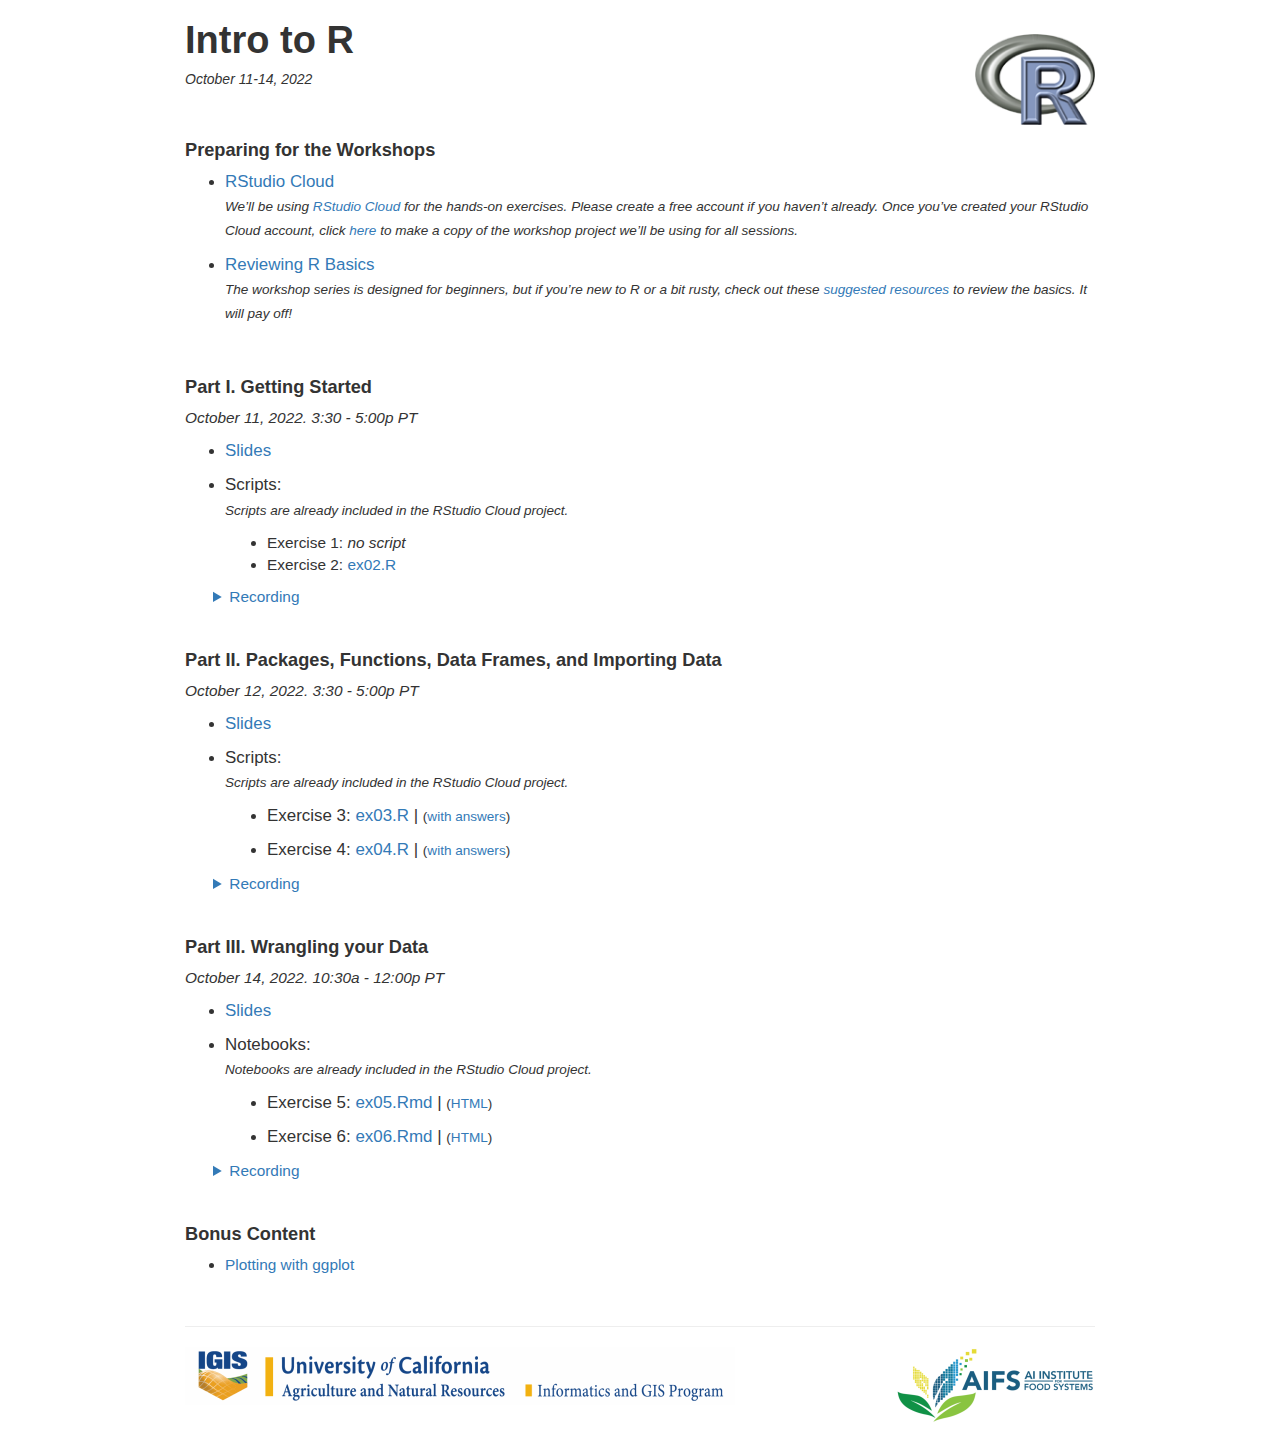
==== commit 1162c3a7: "Update index.html" ====
--- a/index.html
+++ b/index.html
@@ -175,6 +175,10 @@
 p, li, summary {
   font-size: 110%;
 }
+span.note {
+  font-size:80%;
+  font-style:italic;
+}
 </style>
 <p><br />
 </p>
@@ -187,11 +191,13 @@
 <ul>
 <li><p><a href="https://rstudio.cloud/" target="_blank"
 rel="noopener">RStudio Cloud</a><br/><span
-style="font-size:80%; font-style:italic;">We’ll be using RStudio Cloud
-for the hands-on portions of the workshop. Please create a free account
-if you haven’t already. RStudio Desktop users are encouraged to use
-RStudio Cloud as well (but can get the scripts from
-GitHub).</span><br/></p></li>
+style="font-size:80%; font-style:italic;">We’ll be using <a
+href="https://rstudio.cloud/" target="_blank" rel="noopener">RStudio
+Cloud</a> for the hands-on exercises. Please create a free account if
+you haven’t already. Once you’ve created your RStudio Cloud account,
+click <a href="https://rstudio.cloud/content/4701501" target="_blank"
+rel="noopener">here</a> to make a copy of the workshop project we’ll be
+using for all sessions.</span><br/></p></li>
 <li><p><a href="https://igis.ucanr.edu/Training/Learn-R/"
 target="_blank" rel="noopener">Reviewing R Basics</a><br/><span
 style="font-size:80%; font-style:italic;">The workshop series is
@@ -209,7 +215,8 @@
 <ul>
 <li><p><a href="./slides/slides_pt1.html" target="_blank"
 rel="noopener">Slides</a></p></li>
-<li><p>Scripts (already on RStudio Cloud):</p></li>
+<li><p>Scripts:<br/><span class="note">Scripts are already included in
+the RStudio Cloud project.</span></p></li>
 </ul>
 <div style="margin-left:3em;">
 <ul>
@@ -236,7 +243,8 @@
 <ul>
 <li><p><a href="./slides/slides_pt2.html" target="_blank"
 rel="noopener">Slides</a></p></li>
-<li><p>Scripts</p></li>
+<li><p>Scripts:<br/><span class="note">Scripts are already included in
+the RStudio Cloud project.</span></p></li>
 </ul>
 <div style="margin-left:3em;">
 <ul>
@@ -270,7 +278,8 @@
 <ul>
 <li><p><a href="./slides/slides_pt3.html" target="_blank"
 rel="noopener">Slides</a></p></li>
-<li><p>Notebooks</p></li>
+<li><p>Notebooks:<br/><span class="note">Notebooks are already included
+in the RStudio Cloud project.</span></p></li>
 </ul>
 <div style="margin-left:3em;">
 <ul>
@@ -284,7 +293,7 @@
 href="https://raw.githubusercontent.com/ucanr-igis/IntroR_Oct22/main/ex06.Rmd"
 target="_blank" rel="noopener">ex06.Rmd</a> | <span
 style="font-size:80%;">(<a
-href="https://ucanr-igis.github.io/IntroR_Oct22/ex06_ans.nb.html"
+href="https://ucanr-igis.github.io/IntroR_Oct22/ex06.nb.html"
 target="_blank" rel="noopener">HTML</a>)</span></p></li>
 </ul>
 </div>
